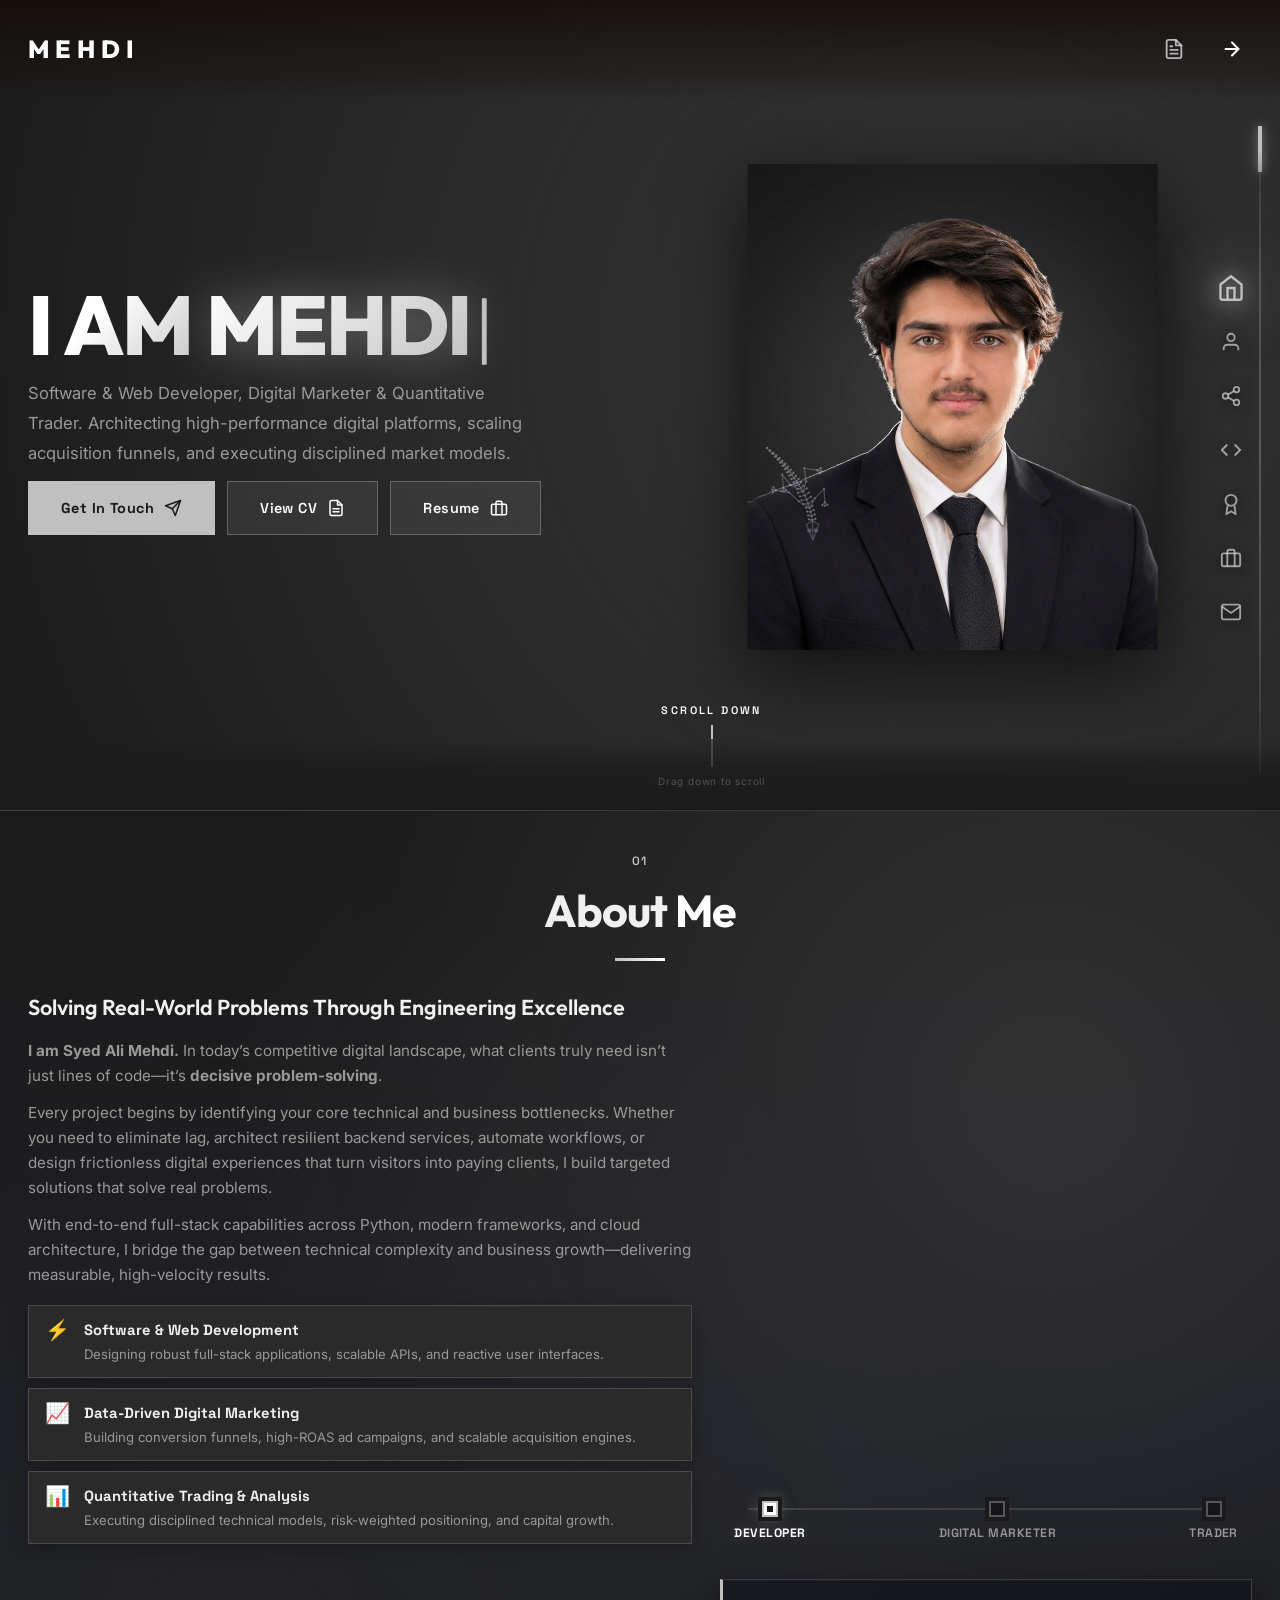
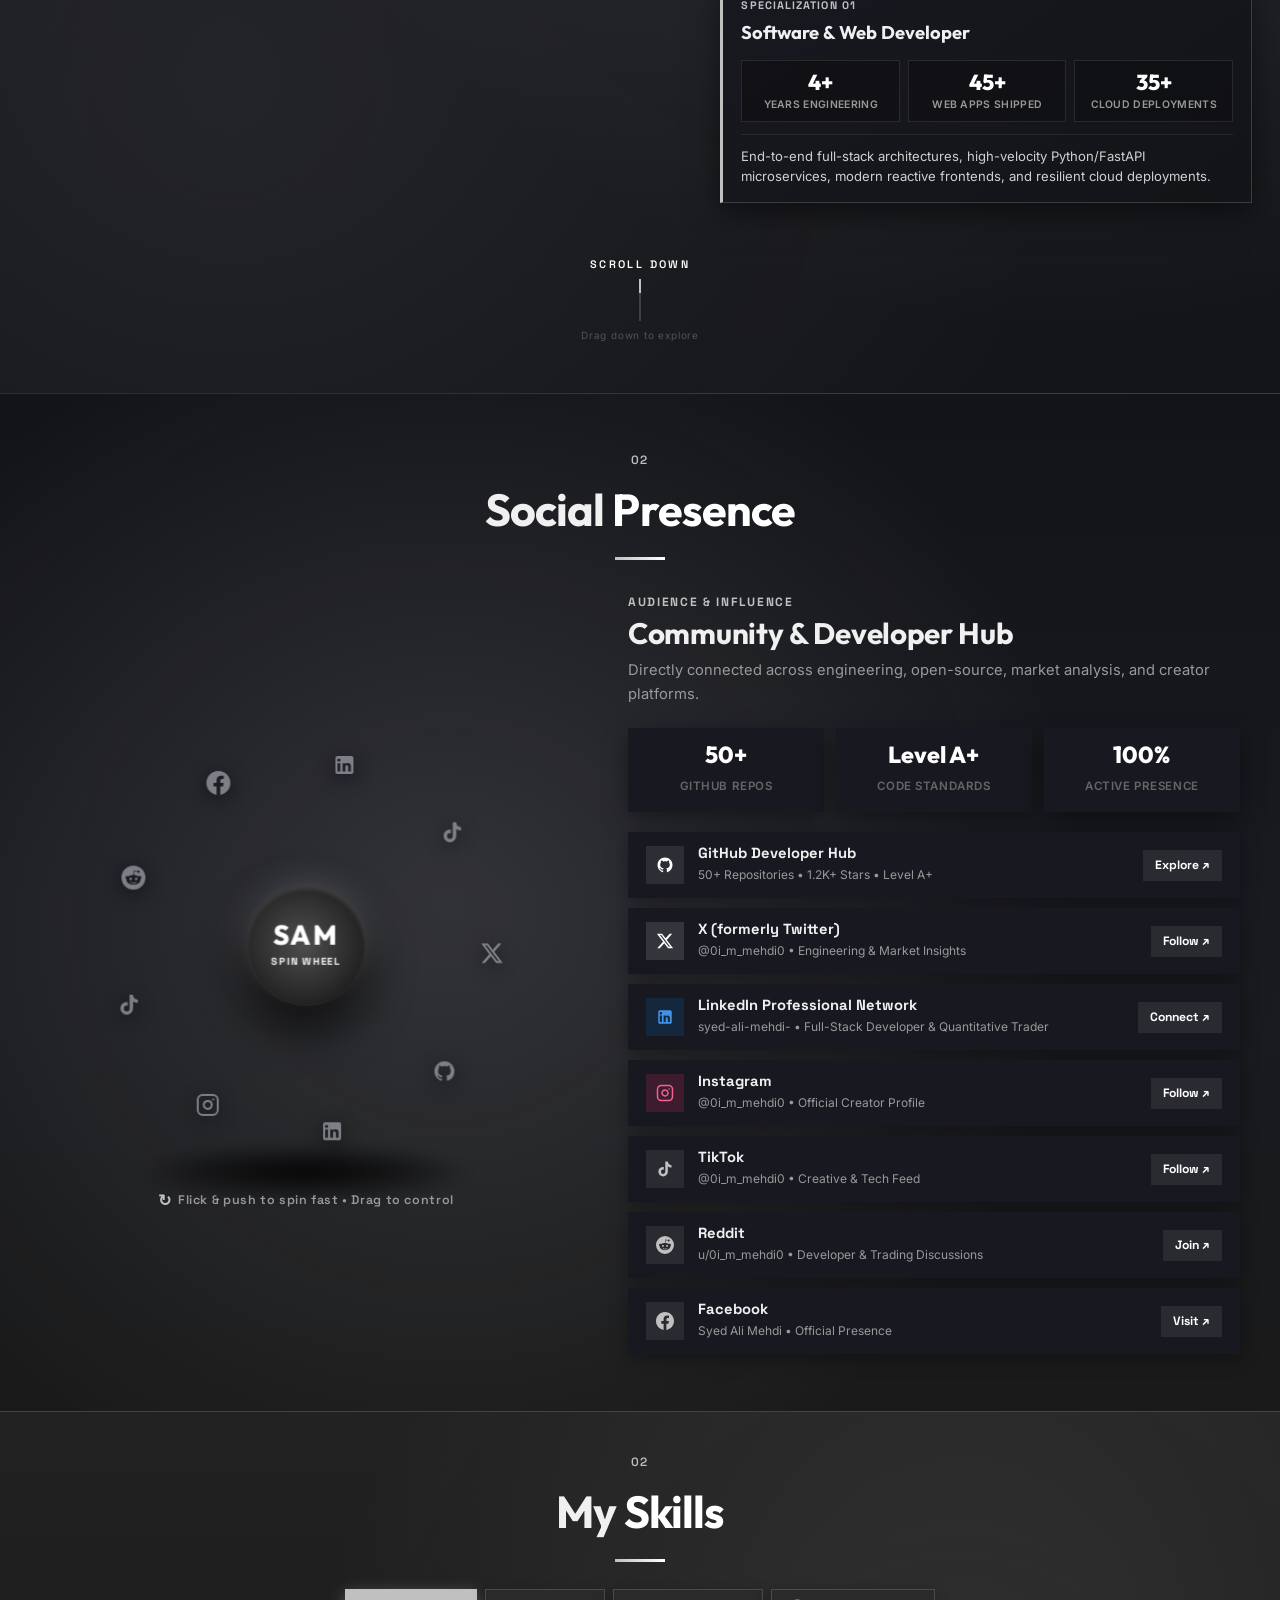
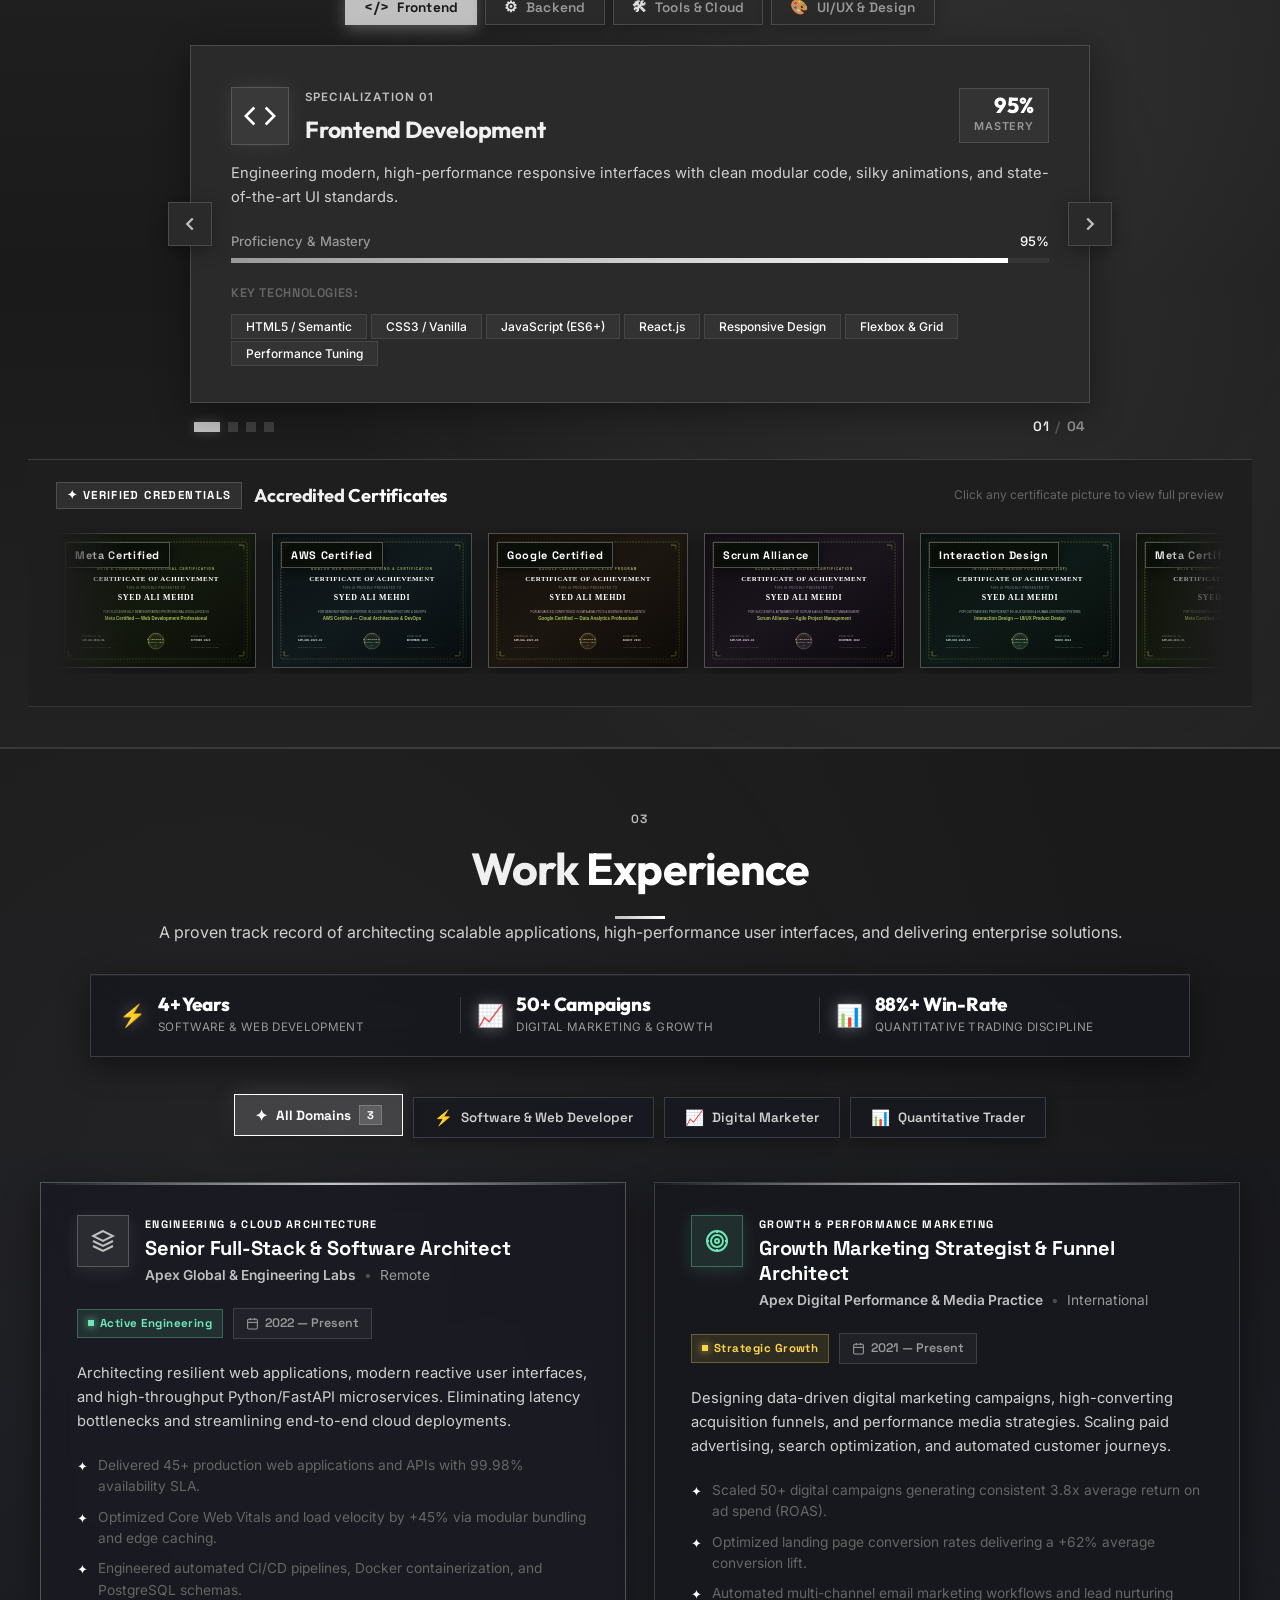
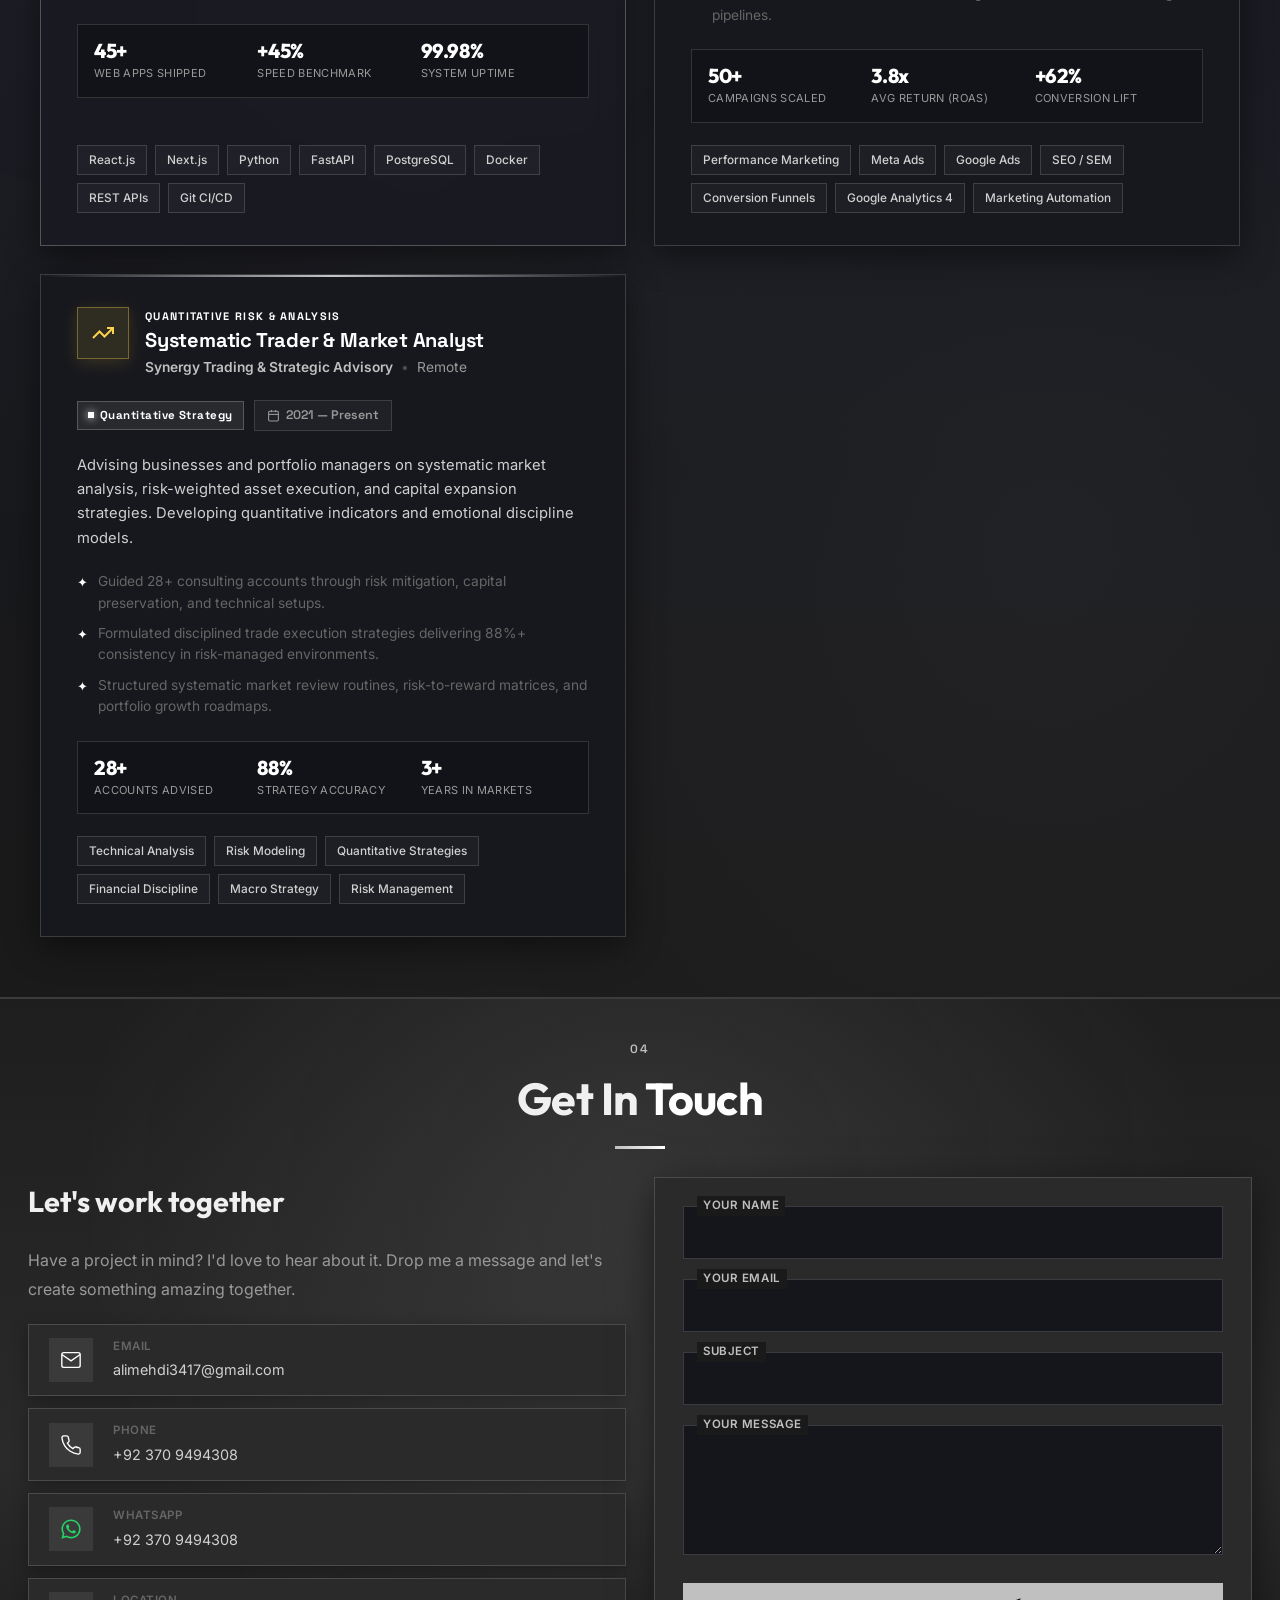
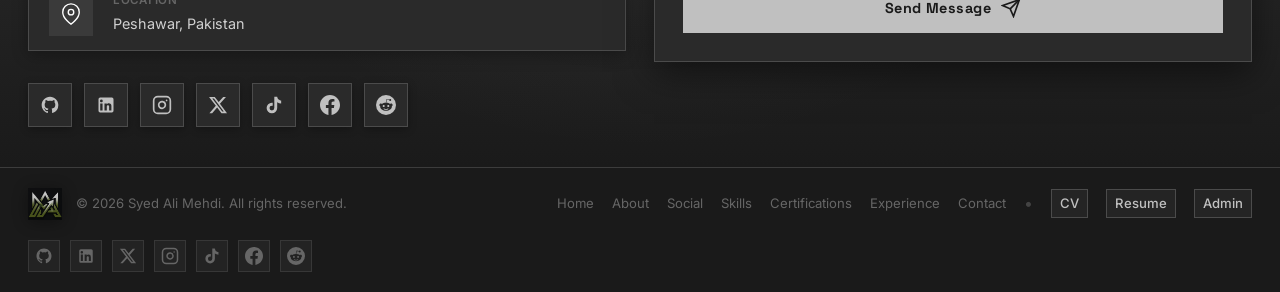
==== index.html @ b8becdbc "Update all social media links to official verified accounts: Instagram, LinkedIn, X, TikTok, Reddit," ====
<!DOCTYPE html>
<html lang="en">
<head>
    <meta charset="UTF-8">
    <meta name="viewport" content="width=device-width, initial-scale=1.0, viewport-fit=cover">
    <title>Syed Ali Mehdi — Portfolio | Full-Stack Developer &amp; Quantitative Trader</title>
    <meta name="description" content="Official Portfolio of Syed Ali Mehdi — Full-Stack Software Developer, Quantitative Trader, and Digital Marketer. Explore high-performance web applications, verified certifications, interactive domain showcases, and engineering experience.">
    <meta name="keywords" content="Syed Ali Mehdi, Full-Stack Developer, Quantitative Trader, Digital Marketer, Web Developer Peshawar, Software Engineer, Python, React, JavaScript, AWS, FastAPI, Machine Learning, Portfolio">
    <meta name="author" content="Syed Ali Mehdi">
    <meta name="robots" content="index, follow">
    <meta name="theme-color" content="#1A1A1A">
    <link rel="canonical" href="https://salimehdi-theta.vercel.app/">

    <!-- Open Graph / Facebook -->
    <meta property="og:type" content="website">
    <meta property="og:url" content="https://salimehdi-theta.vercel.app/">
    <meta property="og:site_name" content="Syed Ali Mehdi Portfolio">
    <meta property="og:title" content="Syed Ali Mehdi — Portfolio | Full-Stack Developer &amp; Quantitative Trader">
    <meta property="og:description" content="Official Portfolio of Syed Ali Mehdi — Full-Stack Software Developer, Quantitative Trader, and Digital Marketer. Architecting high-performance digital platforms and executing disciplined quantitative models.">
    <meta property="og:image" content="https://salimehdi-theta.vercel.app/profile.jpg">
    <meta property="og:locale" content="en_US">

    <!-- Twitter Card -->
    <meta name="twitter:card" content="summary_large_image">
    <meta name="twitter:url" content="https://salimehdi-theta.vercel.app/">
    <meta name="twitter:title" content="Syed Ali Mehdi — Portfolio | Full-Stack Developer &amp; Quantitative Trader">
    <meta name="twitter:description" content="Official Portfolio of Syed Ali Mehdi — Full-Stack Software Developer, Quantitative Trader, and Digital Marketer. Explore technical skills, verified certifications, and work experience.">
    <meta name="twitter:image" content="https://salimehdi-theta.vercel.app/profile.jpg">
    <meta name="twitter:creator" content="@0i_m_mehdi0">
    <meta name="twitter:site" content="@0i_m_mehdi0">

    <!-- Structured Data (JSON-LD) -->
    <script type="application/ld+json">
    {
      "@context": "https://schema.org",
      "@type": "Person",
      "name": "Syed Ali Mehdi",
      "url": "https://salimehdi-theta.vercel.app/",
      "image": "https://salimehdi-theta.vercel.app/profile.jpg",
      "jobTitle": "Full-Stack Developer, Quantitative Trader & Digital Marketer",
      "address": {
        "@type": "PostalAddress",
        "addressLocality": "Peshawar",
        "addressCountry": "Pakistan"
      },
      "sameAs": [
        "https://github.com/Alimehdi-tdf",
        "https://www.linkedin.com/in/syed-ali-mehdi-/",
        "https://www.instagram.com/0i_m_mehdi0/",
        "https://x.com/0i_m_mehdi0",
        "https://www.tiktok.com/@0i_m_mehdi0",
        "https://www.reddit.com/user/0i_m_mehdi0/",
        "https://www.facebook.com/profile.php?id=61594346915038"
      ],
      "description": "Full-Stack Software Developer, Quantitative Trader, and Digital Marketer architecting high-performance digital systems and quantitative market models."
    }
    </script>

    <!-- Fonts -->
    <link rel="preconnect" href="https://fonts.googleapis.com">
    <link rel="preconnect" href="https://fonts.gstatic.com" crossorigin>
    <link href="https://fonts.googleapis.com/css2?family=Space+Grotesk:wght@300;400;500;600;700&family=Inter:wght@300;400;500;600&family=Outfit:wght@200;300;400;500;600;700;800;900&display=swap" rel="stylesheet">

    <!-- Favicon -->
    <link rel="icon" href="logo.png" type="image/png">

    <link rel="stylesheet" href="style.css?v=4.0">
</head>
<body>
    <!-- Top Smooth Scroll Progress Indicator -->
    <div class="scroll-progress-bar" id="scroll-progress-bar" aria-hidden="true"></div>

    <!-- ========== GLOBAL BACKGROUND (Subtle Profile Watermark) ========== -->
    <div class="global-bg site-bg-portrait" id="site-bg-portrait" aria-hidden="true">
        <div class="global-bg__image site-bg-portrait__img"></div>
        <div class="global-bg__overlay site-bg-portrait__overlay"></div>
        <div class="global-bg__grain"></div>
    </div>

    <!-- ========== INTERACTIVE CURSOR ========== -->
    <div id="cursor-dot" class="cursor-dot" aria-hidden="true"></div>
    <div id="cursor-ring" class="cursor-ring" aria-hidden="true"></div>

    <!-- ========== PROCEDURAL SKELETON LIZARD CANVAS ========== -->
    <canvas id="skeletal-lizard-canvas" class="skeletal-lizard-canvas" aria-hidden="true"></canvas>

    <!-- ========== FLOATING RIGHT-SIDE ICON NAVIGATION DOCK ========== -->
    <nav id="floating-nav" class="floating-nav" aria-label="Quick Page Navigation">
        <div class="floating-nav__dock">
            <a href="#hero" class="float-nav__btn active" data-section="hero" aria-label="Home">
                <svg width="18" height="18" viewBox="0 0 24 24" fill="none" stroke="currentColor" stroke-width="2"><path d="M3 9l9-7 9 7v11a2 2 0 0 1-2 2H5a2 2 0 0 1-2-2z"/><polyline points="9 22 9 12 15 12 15 22"/></svg>
                <span class="float-nav__tooltip">Home</span>
            </a>

            <a href="#about" class="float-nav__btn" data-section="about" aria-label="About">
                <svg width="18" height="18" viewBox="0 0 24 24" fill="none" stroke="currentColor" stroke-width="2"><path d="M20 21v-2a4 4 0 0 0-4-4H8a4 4 0 0 0-4 4v2"/><circle cx="12" cy="7" r="4"/></svg>
                <span class="float-nav__tooltip">About</span>
            </a>

            <a href="#social" class="float-nav__btn" data-section="social" aria-label="Social">
                <svg width="18" height="18" viewBox="0 0 24 24" fill="none" stroke="currentColor" stroke-width="2"><circle cx="18" cy="5" r="3"/><circle cx="6" cy="12" r="3"/><circle cx="18" cy="19" r="3"/><line x1="8.59" y1="13.51" x2="15.42" y2="17.49"/><line x1="15.41" y1="6.51" x2="8.59" y2="10.49"/></svg>
                <span class="float-nav__tooltip">Social</span>
            </a>

            <a href="#skills" class="float-nav__btn" data-section="skills" aria-label="Skills">
                <svg width="18" height="18" viewBox="0 0 24 24" fill="none" stroke="currentColor" stroke-width="2"><polyline points="16 18 22 12 16 6"/><polyline points="8 6 2 12 8 18"/></svg>
                <span class="float-nav__tooltip">Skills</span>
            </a>

            <a href="#certifications" class="float-nav__btn" data-section="certifications" aria-label="Certifications">
                <svg width="18" height="18" viewBox="0 0 24 24" fill="none" stroke="currentColor" stroke-width="2"><circle cx="12" cy="8" r="6"/><polyline points="8.21 13.89 7 23 12 20 17 23 15.79 13.88"/></svg>
                <span class="float-nav__tooltip">Certifications</span>
            </a>

            <a href="#experience" class="float-nav__btn" data-section="experience" aria-label="Experience">
                <svg width="18" height="18" viewBox="0 0 24 24" fill="none" stroke="currentColor" stroke-width="2"><rect x="2" y="7" width="20" height="14" rx="2" ry="2"/><path d="M16 21V5a2 2 0 0 0-2-2h-4a2 2 0 0 0-2 2v16"/></svg>
                <span class="float-nav__tooltip">Experience</span>
            </a>

            <a href="#contact" class="float-nav__btn" data-section="contact" aria-label="Contact">
                <svg width="18" height="18" viewBox="0 0 24 24" fill="none" stroke="currentColor" stroke-width="2"><path d="M4 4h16c1.1 0 2 .9 2 2v12c0 1.1-.9 2-2 2H4c-1.1 0-2-.9-2-2V6c0-1.1.9-2 2-2z"/><polyline points="22,6 12,13 2,6"/></svg>
                <span class="float-nav__tooltip">Contact</span>
            </a>
        </div>
    </nav>

    <!-- ========== CUSTOM SLEEK INTERACTIVE SCROLL TRACK & DRAGGABLE LINE ========== -->
    <aside id="custom-scroll-track" class="custom-scroll-track" aria-label="Interactive Page Scroll Line" role="scrollbar" aria-valuenow="0" aria-valuemin="0" aria-valuemax="100">
        <div class="custom-scroll-line" id="custom-scroll-line">
            <div class="custom-scroll-thumb" id="custom-scroll-thumb" title="Click &amp; Drag down to scroll page">
                <div class="custom-scroll-thumb-pill"></div>
            </div>
        </div>
        <div class="custom-scroll-tooltip" id="custom-scroll-tooltip">Home</div>
    </aside>

    <!-- ========== HERO SECTION ========== -->
    <header id="hero" class="hero">
        <div class="hero__mouse-glow" id="hero-mouse-glow" aria-hidden="true"></div>
        <div class="hero__grid-lines" aria-hidden="true"></div>

        <!-- Top Header Navigation Bar (Logo on left, Resume & Get In Touch on far right) -->
        <div class="site-header">
            <div class="site-header__container">
                <div class="site-header__brand" id="header-brand-mehdi" role="button" tabindex="0" aria-label="Mehdi Interactive Brand" title="Click me!">
                    <span class="site-header__brand-text" id="brand-mehdi-text">
                        <span class="brand-letter" data-orig="M">M</span>
                        <span class="brand-letter" data-orig="E">E</span>
                        <span class="brand-letter" data-orig="H">H</span>
                        <span class="brand-letter" data-orig="D">D</span>
                        <span class="brand-letter" data-orig="I">I</span>
                    </span>
                </div>
                <div class="site-header__actions">
                    <a href="resume.html" class="site-header__icon-btn site-header__icon-btn--resume" aria-label="Resume" title="View Resume">
                        <svg width="22" height="22" viewBox="0 0 24 24" fill="none" stroke="currentColor" stroke-width="2" stroke-linecap="round" stroke-linejoin="round"><path d="M14 2H6a2 2 0 0 0-2 2v16a2 2 0 0 0 2 2h12a2 2 0 0 0 2-2V8z"/><polyline points="14 2 14 8 20 8"/><line x1="16" y1="13" x2="8" y2="13"/><line x1="16" y1="17" x2="8" y2="17"/><polyline points="10 9 9 9 8 9"/></svg>
                    </a>
                    <a href="#contact" class="site-header__icon-btn site-header__icon-btn--contact" aria-label="Get in touch" title="Get in touch">
                        <svg width="22" height="22" viewBox="0 0 24 24" fill="none" stroke="currentColor" stroke-width="2.2" stroke-linecap="round" stroke-linejoin="round"><path d="M5 12h14"/><path d="m12 5 7 7-7 7"/></svg>
                    </a>
                </div>
            </div>
        </div>

        <div class="hero__container">
            <div class="hero__content">
                <h1 class="hero__name reveal">
                    <span class="hero__typewriter-text" id="typewriter-text"></span><span class="hero__typewriter-cursor" id="typewriter-cursor">|</span>
                </h1>
                <p class="hero__tagline reveal reveal--delay-1">
                    Software &amp; Web Developer, Digital Marketer &amp; Quantitative Trader. Architecting high-performance digital platforms, scaling acquisition funnels, and executing disciplined market models.
                </p>
                <div class="hero__cta reveal reveal--delay-2">
                    <a href="#contact" class="btn btn--primary magnetic-btn" id="hero-btn-contact">
                        <span>Get In Touch</span>
                        <svg width="18" height="18" viewBox="0 0 24 24" fill="none" stroke="currentColor" stroke-width="2" stroke-linecap="round" stroke-linejoin="round"><line x1="22" y1="2" x2="11" y2="13"/><polygon points="22 2 15 22 11 13 2 9 22 2"/></svg>
                    </a>
                    <a href="cv.html" class="btn btn--ghost magnetic-btn" id="hero-btn-cv">
                        <span>View CV</span>
                        <svg width="18" height="18" viewBox="0 0 24 24" fill="none" stroke="currentColor" stroke-width="2" stroke-linecap="round" stroke-linejoin="round"><path d="M14 2H6a2 2 0 0 0-2 2v16a2 2 0 0 0 2 2h12a2 2 0 0 0 2-2V8z"/><polyline points="14 2 14 8 20 8"/><line x1="16" y1="13" x2="8" y2="13"/><line x1="16" y1="17" x2="8" y2="17"/></svg>
                    </a>
                    <a href="resume.html" class="btn btn--ghost magnetic-btn" id="hero-btn-resume">
                        <span>Resume</span>
                        <svg width="18" height="18" viewBox="0 0 24 24" fill="none" stroke="currentColor" stroke-width="2" stroke-linecap="round" stroke-linejoin="round"><rect x="2" y="7" width="20" height="14" rx="2" ry="2"/><path d="M16 21V5a2 2 0 0 0-2-2h-4a2 2 0 0 0-2 2v16"/></svg>
                    </a>
                </div>
            </div>

            <div class="hero__portrait">
                <div class="hero__portrait-frame">
                    <div class="hero__portrait-glow" aria-hidden="true"></div>
                    <img src="profile.jpg?v=2.0" alt="Syed Ali Mehdi — Professional Portrait" class="hero__portrait-img" loading="eager" fetchpriority="high" decoding="async" width="960" height="960">
                </div>
            </div>
        </div>

        <div class="hero__scroll-indicator reveal reveal--delay-5" id="hero-scroll-indicator" role="button" tabindex="0" aria-label="Click or drag down to scroll">
            <span class="hero__scroll-text">Scroll Down</span>
            <div class="hero__scroll-line-interactive" id="hero-scroll-line-interactive">
                <span class="hero__scroll-pill"></span>
            </div>
            <span class="hero__scroll-hint">Drag down to scroll</span>
        </div>
    </header>

    <!-- ========== ABOUT SECTION ========== -->
    <section id="about" class="section about">
        <div class="section__container">
            <div class="section__header reveal">
                <span class="section__label">01</span>
                <h2 class="section__title">About <span class="text-accent">Me</span></h2>
                <div class="section__line"></div>
            </div>

            <div class="about__grid">
                <div class="about__content-col reveal reveal--left">
                    <h3 class="about__subtitle">Solving Real-World Problems Through Engineering Excellence</h3>
                    <p class="about__text">
                        <strong>I am Syed Ali Mehdi.</strong> In today’s competitive digital landscape, what clients truly need isn’t just lines of code—it’s <strong>decisive problem-solving</strong>.
                    </p>
                    <p class="about__text">
                        Every project begins by identifying your core technical and business bottlenecks. Whether you need to eliminate lag, architect resilient backend services, automate workflows, or design frictionless digital experiences that turn visitors into paying clients, I build targeted solutions that solve real problems.
                    </p>
                    <p class="about__text">
                        With end-to-end full-stack capabilities across Python, modern frameworks, and cloud architecture, I bridge the gap between technical complexity and business growth—delivering measurable, high-velocity results.
                    </p>

                    <div class="about__problem-pillars">
                        <div class="about__pillar-item">
                            <span class="about__pillar-icon">⚡</span>
                            <div class="about__pillar-content">
                                <h4 class="about__pillar-title">Software &amp; Web Development</h4>
                                <p class="about__pillar-desc">Designing robust full-stack applications, scalable APIs, and reactive user interfaces.</p>
                            </div>
                        </div>
                        <div class="about__pillar-item">
                            <span class="about__pillar-icon">📈</span>
                            <div class="about__pillar-content">
                                <h4 class="about__pillar-title">Data-Driven Digital Marketing</h4>
                                <p class="about__pillar-desc">Building conversion funnels, high-ROAS ad campaigns, and scalable acquisition engines.</p>
                            </div>
                        </div>
                        <div class="about__pillar-item">
                            <span class="about__pillar-icon">📊</span>
                            <div class="about__pillar-content">
                                <h4 class="about__pillar-title">Quantitative Trading &amp; Analysis</h4>
                                <p class="about__pillar-desc">Executing disciplined technical models, risk-weighted positioning, and capital growth.</p>
                            </div>
                        </div>
                    </div>
                </div>
<!-- Image Column (RIGHT) -->
                <div class="about__image-col">
                    <div class="about__image-wrapper">
                        <img src="profile.jpg?v=2.0" alt="Mehdi" class="about__image img-flip-horizontal" loading="lazy" decoding="async" width="960" height="960">
                        <div class="about__image-accent" aria-hidden="true"></div>
                    </div>

                    <!-- Sleek Timeline Stepper Line with 3 Interactive Dots -->
                    <div class="about__stepper-wrapper">
                        <div class="about__stepper-track-wrap">
                            <div class="about__stepper-line" id="about-stepper-line">
                                <div class="about__stepper-progress" id="about-stepper-progress" style="width: 0%;"></div>
                            </div>
                            <div class="about__stepper-dots" id="about-stepper-dots" role="tablist">
                                <button type="button" class="about__stepper-dot active" data-domain="developer" role="tab" aria-selected="true" title="Software &amp; Web Developer">
                                    <span class="stepper-dot__circle"></span>
                                    <span class="stepper-dot__label">Developer</span>
                                </button>
                                <button type="button" class="about__stepper-dot" data-domain="marketer" role="tab" aria-selected="false" title="Digital Marketer">
                                    <span class="stepper-dot__circle"></span>
                                    <span class="stepper-dot__label">Digital Marketer</span>
                                </button>
                                <button type="button" class="about__stepper-dot" data-domain="trader" role="tab" aria-selected="false" title="Quantitative Trader">
                                    <span class="stepper-dot__circle"></span>
                                    <span class="stepper-dot__label">Trader</span>
                                </button>
                            </div>
                        </div>

                        <!-- Active Domain Dynamic Info Panel (Expands smoothly on dot selection) -->
                        <div class="about__domain-panel" id="about-domain-panel">
                            <div class="about__domain-header">
                                <span class="about__domain-tag" id="domain-tag">Specialization 01</span>
                                <h4 class="about__domain-title" id="domain-title">Software &amp; Web Developer</h4>
                            </div>
                            <div class="about__domain-stats" id="domain-stats">
                                <div class="domain-stat">
                                    <span class="domain-stat__num" id="stat-years">4+</span>
                                    <span class="domain-stat__lbl" id="stat-years-label">Years Engineering</span>
                                </div>
                                <div class="domain-stat">
                                    <span class="domain-stat__num" id="stat-projects">45+</span>
                                    <span class="domain-stat__lbl" id="stat-projects-label">Web Apps Shipped</span>
                                </div>
                                <div class="domain-stat">
                                    <span class="domain-stat__num" id="stat-clients">35+</span>
                                    <span class="domain-stat__lbl" id="stat-clients-label">Cloud Deployments</span>
                                </div>
                            </div>
                            <p class="about__domain-desc" id="domain-desc">
                                End-to-end full-stack architectures, high-velocity Python/FastAPI microservices, modern reactive frontends, and resilient cloud deployments.
                            </p>
                        </div>
                    </div>
                </div>
            </div>

            <!-- About Section Interactive Scroll Line -->
            <div class="about__scroll-indicator reveal reveal--delay-2" id="about-scroll-indicator" role="button" tabindex="0" aria-label="Click or drag down to continue scrolling">
                <span class="about__scroll-text">Scroll Down</span>
                <div class="about__scroll-line-interactive" id="about-scroll-line-interactive">
                    <span class="about__scroll-pill"></span>
                </div>
                <span class="about__scroll-hint">Drag down to explore</span>
            </div>
        </div>
    </section>

        <!-- ========== SOCIAL MEDIA SECTION (Interactive 360° Orbiting Circle + Right Stats Panel) ========== -->
    <section id="social" class="section social-hub" aria-label="Interactive Social Media Hub">
        <div class="section__container">
            <div class="section__header reveal">
                <span class="section__label">02</span>
                <h2 class="section__title">Social <span class="text-accent">Presence</span></h2>
                <div class="section__line"></div>
            </div>

            <div class="social-hub__layout">
                <!-- LEFT COLUMN: The Interactive Rotating Circle (Borderless 3D Elevated Dial with Floating Dark Embers) -->
                <div class="social-circle-container reveal reveal--left" id="social-circle-container">
                    <!-- Background Dark Ember Sparks Canvas ("black black chingariyan") for 3D Atmosphere -->
                    <canvas id="social-ember-canvas" class="social-ember-canvas" aria-hidden="true"></canvas>

                    <!-- Ambient 3D Occlusion Shadow (pops the wheel forward into 3D space) -->
                    <div class="social-circle-shadow-depth" aria-hidden="true"></div>

                    <div class="social-circle-wrapper" id="social-circle-wrapper">
                        <!-- Center Core Badge (Elevated 3D Center Dial) -->
                        <div class="social-circle-center" id="social-circle-center">
                            <div class="social-circle-center__glow"></div>
                            <span class="social-circle-center__monogram">SAM</span>
                            <span class="social-circle-center__hint">SPIN WHEEL</span>
                        </div>

                        <!-- 9 Rotating Platform Nodes: 100% BORDERLESS LOGOS (Colorless by default, vibrant on hover/drag) -->
                        <div class="social-orbit-ring" id="social-orbit-ring">
                            <!-- Node 1: X (formerly Twitter) -->
                            <a href="https://x.com/0i_m_mehdi0" target="_blank" rel="noopener noreferrer" class="social-orbit-node" data-index="0" data-platform="X" aria-label="X (formerly Twitter)">
                                <span class="social-orbit-icon"><svg width="24" height="24" viewBox="0 0 24 24" fill="currentColor"><path d="M18.244 2.25h3.308l-7.227 8.26 8.502 11.24H16.17l-5.214-6.817L4.99 21.75H1.68l7.73-8.835L1.254 2.25H8.08l4.713 6.231zm-1.161 17.52h1.833L7.084 4.126H5.117z"/></svg></span>
                                <span class="social-orbit-tooltip">X</span>
                            </a>

                            <!-- Node 2: GitHub -->
                            <a href="https://github.com/Alimehdi-tdf" target="_blank" rel="noopener noreferrer" class="social-orbit-node" data-index="1" data-platform="GitHub" aria-label="GitHub">
                                <span class="social-orbit-icon"><svg width="24" height="24" viewBox="0 0 24 24" fill="currentColor"><path fill-rule="evenodd" clip-rule="evenodd" d="M12 2C6.477 2 2 6.484 2 12.017c0 4.425 2.865 8.18 6.839 9.504.5.092.682-.217.682-.483 0-.237-.008-.868-.013-1.703-2.782.605-3.369-1.343-3.369-1.343-.454-1.158-1.11-1.466-1.11-1.466-.908-.62.069-.608.069-.608 1.003.07 1.53 1.032 1.53 1.032.892 1.53 2.341 1.088 2.91.832.092-.647.35-1.088.636-1.338-2.22-.253-4.555-1.113-4.555-4.951 0-1.093.39-1.988 1.029-2.688-.103-.253-.446-1.272.098-2.65 0 0 .84-.27 2.75 1.026A9.564 9.564 0 0112 6.844c.85.004 1.705.115 2.504.337 1.909-1.296 2.747-1.027 2.747-1.027.546 1.379.202 2.398.1 2.651.64.7 1.028 1.595 1.028 2.688 0 3.848-2.339 4.695-4.566 4.943.359.309.678.92.678 1.855 0 1.338-.012 2.419-.012 2.747 0 .268.18.58.688.482A10.019 10.019 0 0022 12.017C22 6.484 17.522 2 12 2z"/></svg></span>
                                <span class="social-orbit-tooltip">GitHub</span>
                            </a>

                            <!-- Node 3: LinkedIn -->
                            <a href="https://www.linkedin.com/in/syed-ali-mehdi-/" target="_blank" rel="noopener noreferrer" class="social-orbit-node" data-index="2" data-platform="LinkedIn" aria-label="LinkedIn">
                                <span class="social-orbit-icon"><svg width="24" height="24" viewBox="0 0 24 24" fill="currentColor"><path d="M19 3a2 2 0 0 1 2 2v14a2 2 0 0 1-2 2H5a2 2 0 0 1-2-2V5a2 2 0 0 1 2-2h14m-.5 15.5v-5.3a3.26 3.26 0 0 0-3.26-3.26c-.85 0-1.84.52-2.28 1.3v-1.11h-2.79v8.37h2.79v-4.93c0-.77.62-1.4 1.39-1.4a1.4 1.4 0 0 1 1.4 1.4v4.93h2.75M6.46 8.76c.92 0 1.66-.74 1.66-1.66a1.66 1.66 0 0 0-3.32 0c0 .92.74 1.66 1.66 1.66m-1.4 9.74h2.8v-8.37h-2.8v8.37z"/></svg></span>
                                <span class="social-orbit-tooltip">LinkedIn</span>
                            </a>

                            <!-- Node 4: Instagram -->
                            <a href="https://www.instagram.com/0i_m_mehdi0/" target="_blank" rel="noopener noreferrer" class="social-orbit-node" data-index="3" data-platform="Instagram" aria-label="Instagram">
                                <span class="social-orbit-icon"><svg width="24" height="24" viewBox="0 0 24 24" fill="none" stroke="currentColor" stroke-width="2" stroke-linecap="round" stroke-linejoin="round"><rect x="2" y="2" width="20" height="20" rx="5" ry="5"/><path d="M16 11.37A4 4 0 1 1 12.63 8 4 4 0 0 1 16 11.37z"/><line x1="17.5" y1="6.5" x2="17.51" y2="6.5"/></svg></span>
                                <span class="social-orbit-tooltip">Instagram</span>
                            </a>

                            <!-- Node 5: TikTok -->
                            <a href="https://www.tiktok.com/@0i_m_mehdi0" target="_blank" rel="noopener noreferrer" class="social-orbit-node" data-index="4" data-platform="TikTok" aria-label="TikTok">
                                <span class="social-orbit-icon"><svg width="24" height="24" viewBox="0 0 24 24" fill="currentColor"><path d="M19.59 6.69a4.83 4.83 0 0 1-3.77-4.25V2h-3.45v13.67a2.89 2.89 0 0 1-2.88 2.89 2.89 2.89 0 0 1-2.89-2.89 2.89 2.89 0 0 1 2.89-2.89c.34 0 .66.06.96.17V9.32a6.33 6.33 0 0 0-.96-.07A6.34 6.34 0 0 0 3.15 15.6a6.34 6.34 0 0 0 6.34 6.34 6.34 6.34 0 0 0 6.34-6.34V8.71a8.21 8.21 0 0 0 4.76 1.49v-3.51h-1z"/></svg></span>
                                <span class="social-orbit-tooltip">TikTok</span>
                            </a>

                            <!-- Node 6: Reddit -->
                            <a href="https://www.reddit.com/user/0i_m_mehdi0/" target="_blank" rel="noopener noreferrer" class="social-orbit-node" data-index="5" data-platform="Reddit" aria-label="Reddit">
                                <span class="social-orbit-icon"><svg width="24" height="24" viewBox="0 0 24 24" fill="currentColor"><path d="M12 0A12 12 0 0 0 0 12a12 12 0 0 0 12 12 12 12 0 0 0 12-12A12 12 0 0 0 12 0zm5.01 4.744c.688 0 1.25.561 1.25 1.249a1.25 1.25 0 0 1-2.498.056l-2.597-.547-.8 3.747c1.824.07 3.48.632 4.674 1.488.308-.309.73-.491 1.207-.491.968 0 1.754.786 1.754 1.754 0 .716-.435 1.333-1.01 1.614a3.111 3.111 0 0 1 .042.52c0 2.694-3.13 4.87-7.004 4.87-3.874 0-7.004-2.176-7.004-4.87 0-.183.015-.366.043-.534A1.748 1.748 0 0 1 4.028 12c0-.968.786-1.754 1.754-1.754.463 0 .898.196 1.207.49 1.207-.883 2.878-1.43 4.744-1.487l.885-4.182a.342.342 0 0 1 .14-.197.35.35 0 0 1 .238-.042l2.906.609a1.24 1.24 0 0 1 1.108-.695zM9.25 12C8.56 12 8 12.56 8 13.25c0 .69.56 1.25 1.25 1.25.69 0 1.25-.56 1.25-1.25C10.5 12.56 9.94 12 9.25 12zm5.5 0c-.69 0-1.25.56-1.25 1.25 0 .69.56 1.25 1.25 1.25.69 0 1.25-.56 1.25-1.25 0-.69-.56-1.25-1.25-1.25zm-5.465 4.14a.438.438 0 0 0-.083.61c.642.793 1.637 1.19 2.798 1.19 1.16 0 2.155-.397 2.798-1.19a.438.438 0 1 0-.685-.548c-.468.577-1.254.858-2.113.858-.86 0-1.645-.281-2.113-.858a.438.438 0 0 0-.602-.062z"/></svg></span>
                                <span class="social-orbit-tooltip">Reddit</span>
                            </a>

                            <!-- Node 7: Facebook -->
                            <a href="https://www.facebook.com/profile.php?id=61594346915038" target="_blank" rel="noopener noreferrer" class="social-orbit-node" data-index="6" data-platform="Facebook" aria-label="Facebook">
                                <span class="social-orbit-icon"><svg width="24" height="24" viewBox="0 0 24 24" fill="currentColor"><path d="M24 12.073c0-6.627-5.373-12-12-12s-12 5.373-12 12c0 5.99 4.388 10.954 10.125 11.854v-8.385H7.078v-3.47h3.047V9.43c0-3.007 1.792-4.669 4.533-4.669 1.312 0 2.686.235 2.686.235v2.953H15.83c-1.491 0-1.956.925-1.956 1.874v2.25h3.328l-.532 3.47h-2.796v8.385C19.612 23.027 24 18.062 24 12.073z"/></svg></span>
                                <span class="social-orbit-tooltip">Facebook</span>
                            </a>

                            <!-- Node 8: LinkedIn (Direct) -->
                            <a href="https://www.linkedin.com/in/syed-ali-mehdi-/" target="_blank" rel="noopener noreferrer" class="social-orbit-node" data-index="7" data-platform="LinkedIn" aria-label="LinkedIn">
                                <span class="social-orbit-icon"><svg width="24" height="24" viewBox="0 0 24 24" fill="currentColor"><path d="M19 3a2 2 0 0 1 2 2v14a2 2 0 0 1-2 2H5a2 2 0 0 1-2-2V5a2 2 0 0 1 2-2h14m-.5 15.5v-5.3a3.26 3.26 0 0 0-3.26-3.26c-.85 0-1.84.52-2.28 1.3v-1.11h-2.79v8.37h2.79v-4.93c0-.77.62-1.4 1.39-1.4a1.4 1.4 0 0 1 1.4 1.4v4.93h2.75M6.46 8.76c.92 0 1.66-.74 1.66-1.66a1.66 1.66 0 0 0-3.32 0c0 .92.74 1.66 1.66 1.66m-1.4 9.74h2.8v-8.37h-2.8v8.37z"/></svg></span>
                                <span class="social-orbit-tooltip">LinkedIn</span>
                            </a>

                            <!-- Node 9: TikTok (Direct) -->
                            <a href="https://www.tiktok.com/@0i_m_mehdi0" target="_blank" rel="noopener noreferrer" class="social-orbit-node" data-index="8" data-platform="TikTok" aria-label="TikTok">
                                <span class="social-orbit-icon"><svg width="24" height="24" viewBox="0 0 24 24" fill="currentColor"><path d="M19.59 6.69a4.83 4.83 0 0 1-3.77-4.25V2h-3.45v13.67a2.89 2.89 0 0 1-2.88 2.89 2.89 2.89 0 0 1-2.89-2.89 2.89 2.89 0 0 1 2.89-2.89c.34 0 .66.06.96.17V9.32a6.33 6.33 0 0 0-.96-.07A6.34 6.34 0 0 0 3.15 15.6a6.34 6.34 0 0 0 6.34 6.34 6.34 6.34 0 0 0 6.34-6.34V8.71a8.21 8.21 0 0 0 4.76 1.49v-3.51h-1z"/></svg></span>
                                <span class="social-orbit-tooltip">TikTok</span>
                            </a>
                        </div>
                    </div>
                    <p class="social-circle-instruction"><span>↻</span> Flick &amp; push to spin fast • Drag to control</p>
                </div>

                <!-- RIGHT COLUMN: Direct Social Profiles & Verified Presence Panel -->
                <div class="social-stats-col reveal reveal--right">
                    <div class="social-stats-header">
                        <span class="social-stats-badge">Audience &amp; Influence</span>
                        <h3 class="social-stats-title">Community &amp; Developer Hub</h3>
                        <p class="social-stats-desc">
                            Directly connected across engineering, open-source, market analysis, and creator platforms.
                        </p>
                    </div>

                    <!-- Top 3 Quick Stats Bento (No Follower/Subscriber Counts) -->
                    <div class="social-metrics-bento">
                        <div class="social-metric-card">
                            <span class="social-metric-num">50+</span>
                            <span class="social-metric-label">GitHub Repos</span>
                        </div>
                        <div class="social-metric-card">
                            <span class="social-metric-num">Level A+</span>
                            <span class="social-metric-label">Code Standards</span>
                        </div>
                        <div class="social-metric-card">
                            <span class="social-metric-num">100%</span>
                            <span class="social-metric-label">Active Presence</span>
                        </div>
                    </div>

                    <!-- Detailed Platform Compact Rows (Direct Clickable Profiles, Zero Follower/Sub Counts) -->
                    <div class="social-platform-rows">
                        <!-- GitHub -->
                        <a href="https://github.com/Alimehdi-tdf" target="_blank" rel="noopener noreferrer" class="social-platform-row">
                            <div class="social-row-left">
                                <span class="social-row-icon social-row-icon--github">
                                    <svg width="18" height="18" viewBox="0 0 24 24" fill="currentColor"><path fill-rule="evenodd" clip-rule="evenodd" d="M12 2C6.477 2 2 6.484 2 12.017c0 4.425 2.865 8.18 6.839 9.504.5.092.682-.217.682-.483 0-.237-.008-.868-.013-1.703-2.782.605-3.369-1.343-3.369-1.343-.454-1.158-1.11-1.466-1.11-1.466-.908-.62.069-.608.069-.608 1.003.07 1.53 1.032 1.53 1.032.892 1.53 2.341 1.088 2.91.832.092-.647.35-1.088.636-1.338-2.22-.253-4.555-1.113-4.555-4.951 0-1.093.39-1.988 1.029-2.688-.103-.253-.446-1.272.098-2.65 0 0 .84-.27 2.75 1.026A9.564 9.564 0 0112 6.844c.85.004 1.705.115 2.504.337 1.909-1.296 2.747-1.027 2.747-1.027.546 1.379.202 2.398.1 2.651.64.7 1.028 1.595 1.028 2.688 0 3.848-2.339 4.695-4.566 4.943.359.309.678.92.678 1.855 0 1.338-.012 2.419-.012 2.747 0 .268.18.58.688.482A10.019 10.019 0 0022 12.017C22 6.484 17.522 2 12 2z"/></svg>
                                </span>
                                <div>
                                    <h4 class="social-row-name">GitHub Developer Hub</h4>
                                    <span class="social-row-meta">50+ Repositories • 1.2K+ Stars • Level A+</span>
                                </div>
                            </div>
                            <span class="social-row-action">Explore ↗</span>
                        </a>

                        <!-- X (formerly Twitter) -->
                        <a href="https://x.com/0i_m_mehdi0" target="_blank" rel="noopener noreferrer" class="social-platform-row">
                            <div class="social-row-left">
                                <span class="social-row-icon social-row-icon--x">
                                    <svg width="18" height="18" viewBox="0 0 24 24" fill="currentColor"><path d="M18.244 2.25h3.308l-7.227 8.26 8.502 11.24H16.17l-5.214-6.817L4.99 21.75H1.68l7.73-8.835L1.254 2.25H8.08l4.713 6.231zm-1.161 17.52h1.833L7.084 4.126H5.117z"/></svg>
                                </span>
                                <div>
                                    <h4 class="social-row-name">X (formerly Twitter)</h4>
                                    <span class="social-row-meta">@0i_m_mehdi0 • Engineering &amp; Market Insights</span>
                                </div>
                            </div>
                            <span class="social-row-action">Follow ↗</span>
                        </a>

                        <!-- LinkedIn -->
                        <a href="https://www.linkedin.com/in/syed-ali-mehdi-/" target="_blank" rel="noopener noreferrer" class="social-platform-row">
                            <div class="social-row-left">
                                <span class="social-row-icon social-row-icon--linkedin">
                                    <svg width="18" height="18" viewBox="0 0 24 24" fill="currentColor"><path d="M19 3a2 2 0 0 1 2 2v14a2 2 0 0 1-2 2H5a2 2 0 0 1-2-2V5a2 2 0 0 1 2-2h14m-.5 15.5v-5.3a3.26 3.26 0 0 0-3.26-3.26c-.85 0-1.84.52-2.28 1.3v-1.11h-2.79v8.37h2.79v-4.93c0-.77.62-1.4 1.39-1.4a1.4 1.4 0 0 1 1.4 1.4v4.93h2.75M6.46 8.76c.92 0 1.66-.74 1.66-1.66a1.66 1.66 0 0 0-3.32 0c0 .92.74 1.66 1.66 1.66m-1.4 9.74h2.8v-8.37h-2.8v8.37z"/></svg>
                                </span>
                                <div>
                                    <h4 class="social-row-name">LinkedIn Professional Network</h4>
                                    <span class="social-row-meta">syed-ali-mehdi- • Full-Stack Developer &amp; Quantitative Trader</span>
                                </div>
                            </div>
                            <span class="social-row-action">Connect ↗</span>
                        </a>

                        <!-- Instagram -->
                        <a href="https://www.instagram.com/0i_m_mehdi0/" target="_blank" rel="noopener noreferrer" class="social-platform-row">
                            <div class="social-row-left">
                                <span class="social-row-icon social-row-icon--insta">
                                    <svg width="18" height="18" viewBox="0 0 24 24" fill="none" stroke="currentColor" stroke-width="2" stroke-linecap="round" stroke-linejoin="round"><rect x="2" y="2" width="20" height="20" rx="5" ry="5"/><path d="M16 11.37A4 4 0 1 1 12.63 8 4 4 0 0 1 16 11.37z"/><line x1="17.5" y1="6.5" x2="17.51" y2="6.5"/></svg>
                                </span>
                                <div>
                                    <h4 class="social-row-name">Instagram</h4>
                                    <span class="social-row-meta">@0i_m_mehdi0 • Official Creator Profile</span>
                                </div>
                            </div>
                            <span class="social-row-action">Follow ↗</span>
                        </a>

                        <!-- TikTok -->
                        <a href="https://www.tiktok.com/@0i_m_mehdi0" target="_blank" rel="noopener noreferrer" class="social-platform-row">
                            <div class="social-row-left">
                                <span class="social-row-icon social-row-icon--tiktok">
                                    <svg width="18" height="18" viewBox="0 0 24 24" fill="currentColor"><path d="M19.59 6.69a4.83 4.83 0 0 1-3.77-4.25V2h-3.45v13.67a2.89 2.89 0 0 1-2.88 2.89 2.89 2.89 0 0 1-2.89-2.89 2.89 2.89 0 0 1 2.89-2.89c.34 0 .66.06.96.17V9.32a6.33 6.33 0 0 0-.96-.07A6.34 6.34 0 0 0 3.15 15.6a6.34 6.34 0 0 0 6.34 6.34 6.34 6.34 0 0 0 6.34-6.34V8.71a8.21 8.21 0 0 0 4.76 1.49v-3.51h-1z"/></svg>
                                </span>
                                <div>
                                    <h4 class="social-row-name">TikTok</h4>
                                    <span class="social-row-meta">@0i_m_mehdi0 • Creative &amp; Tech Feed</span>
                                </div>
                            </div>
                            <span class="social-row-action">Follow ↗</span>
                        </a>

                        <!-- Reddit -->
                        <a href="https://www.reddit.com/user/0i_m_mehdi0/" target="_blank" rel="noopener noreferrer" class="social-platform-row">
                            <div class="social-row-left">
                                <span class="social-row-icon social-row-icon--reddit">
                                    <svg width="18" height="18" viewBox="0 0 24 24" fill="currentColor"><path d="M12 0A12 12 0 0 0 0 12a12 12 0 0 0 12 12 12 12 0 0 0 12-12A12 12 0 0 0 12 0zm5.01 4.744c.688 0 1.25.561 1.25 1.249a1.25 1.25 0 0 1-2.498.056l-2.597-.547-.8 3.747c1.824.07 3.48.632 4.674 1.488.308-.309.73-.491 1.207-.491.968 0 1.754.786 1.754 1.754 0 .716-.435 1.333-1.01 1.614a3.111 3.111 0 0 1 .042.52c0 2.694-3.13 4.87-7.004 4.87-3.874 0-7.004-2.176-7.004-4.87 0-.183.015-.366.043-.534A1.748 1.748 0 0 1 4.028 12c0-.968.786-1.754 1.754-1.754.463 0 .898.196 1.207.49 1.207-.883 2.878-1.43 4.744-1.487l.885-4.182a.342.342 0 0 1 .14-.197.35.35 0 0 1 .238-.042l2.906.609a1.24 1.24 0 0 1 1.108-.695zM9.25 12C8.56 12 8 12.56 8 13.25c0 .69.56 1.25 1.25 1.25.69 0 1.25-.56 1.25-1.25C10.5 12.56 9.94 12 9.25 12zm5.5 0c-.69 0-1.25.56-1.25 1.25 0 .69.56 1.25 1.25 1.25.69 0 1.25-.56 1.25-1.25 0-.69-.56-1.25-1.25-1.25zm-5.465 4.14a.438.438 0 0 0-.083.61c.642.793 1.637 1.19 2.798 1.19 1.16 0 2.155-.397 2.798-1.19a.438.438 0 1 0-.685-.548c-.468.577-1.254.858-2.113.858-.86 0-1.645-.281-2.113-.858a.438.438 0 0 0-.602-.062z"/></svg>
                                </span>
                                <div>
                                    <h4 class="social-row-name">Reddit</h4>
                                    <span class="social-row-meta">u/0i_m_mehdi0 • Developer &amp; Trading Discussions</span>
                                </div>
                            </div>
                            <span class="social-row-action">Join ↗</span>
                        </a>

                        <!-- Facebook -->
                        <a href="https://www.facebook.com/profile.php?id=61594346915038" target="_blank" rel="noopener noreferrer" class="social-platform-row">
                            <div class="social-row-left">
                                <span class="social-row-icon social-row-icon--facebook">
                                    <svg width="18" height="18" viewBox="0 0 24 24" fill="currentColor"><path d="M24 12.073c0-6.627-5.373-12-12-12s-12 5.373-12 12c0 5.99 4.388 10.954 10.125 11.854v-8.385H7.078v-3.47h3.047V9.43c0-3.007 1.792-4.669 4.533-4.669 1.312 0 2.686.235 2.686.235v2.953H15.83c-1.491 0-1.956.925-1.956 1.874v2.25h3.328l-.532 3.47h-2.796v8.385C19.612 23.027 24 18.062 24 12.073z"/></svg>
                                </span>
                                <div>
                                    <h4 class="social-row-name">Facebook</h4>
                                    <span class="social-row-meta">Syed Ali Mehdi • Official Presence</span>
                                </div>
                            </div>
                            <span class="social-row-action">Visit ↗</span>
                        </a>
                    </div>
                </div>
            </div>
        </div>
    </section>

    <!-- ========== SKILLS SECTION ========== -->
    <section id="skills" class="section skills">
        <div class="section__container">
            <div class="section__header reveal">
                <span class="section__label">02</span>
                <h2 class="section__title">My <span class="text-accent">Skills</span></h2>
                <div class="section__line"></div>
            </div>

            <!-- E-Commerce Hero-Style Skills Slider / Box -->
            <div class="skills__slider-wrapper reveal">
                <!-- Category Navigation Tabs -->
                <div class="skills__nav-tabs" id="skills-tabs" role="tablist">
                    <button type="button" class="skills__tab-btn active" data-slide="0" role="tab" aria-selected="true">
                        <span class="skills__tab-icon">&lt;/&gt;</span>
                        <span>Frontend</span>
                    </button>
                    <button type="button" class="skills__tab-btn" data-slide="1" role="tab" aria-selected="false">
                        <span class="skills__tab-icon">⚙</span>
                        <span>Backend</span>
                    </button>
                    <button type="button" class="skills__tab-btn" data-slide="2" role="tab" aria-selected="false">
                        <span class="skills__tab-icon">🛠</span>
                        <span>Tools &amp; Cloud</span>
                    </button>
                    <button type="button" class="skills__tab-btn" data-slide="3" role="tab" aria-selected="false">
                        <span class="skills__tab-icon">🎨</span>
                        <span>UI/UX &amp; Design</span>
                    </button>
                </div>

                <!-- Main Featured Slider Box -->
                <div class="skills__slider-box">
                    <!-- Prev Arrow Button -->
                    <button type="button" class="skills__arrow skills__arrow--prev magnetic-btn" id="skills-prev-btn" aria-label="Previous skill">
                        <svg width="22" height="22" viewBox="0 0 24 24" fill="none" stroke="currentColor" stroke-width="2.5"><polyline points="15 18 9 12 15 6"></polyline></svg>
                    </button>

                    <!-- Slides Track Container (Mouse drag & Touch swipe enabled) -->
                    <div class="skills__track-container" id="skills-track-container">
                        <div class="skills__track" id="skills-track">

                            <!-- Slide 1: Frontend Development -->
                            <div class="skills__slide" data-index="0">
                                <div class="skills__card-content">
                                    <div class="skills__card-header">
                                        <div class="skills__card-icon-wrap">
                                            <svg width="34" height="34" viewBox="0 0 24 24" fill="none" stroke="currentColor" stroke-width="1.8"><polyline points="16 18 22 12 16 6"></polyline><polyline points="8 6 2 12 8 18"></polyline></svg>
                                        </div>
                                        <div class="skills__card-title-group">
                                            <span class="skills__card-badge">Specialization 01</span>
                                            <h3 class="skills__card-title">Frontend Development</h3>
                                        </div>
                                        <div class="skills__card-rate">
                                            <span class="skills__rate-num">95%</span>
                                            <span class="skills__rate-label">Mastery</span>
                                        </div>
                                    </div>

                                    <p class="skills__card-desc">
                                        Engineering modern, high-performance responsive interfaces with clean modular code, silky animations, and state-of-the-art UI standards.
                                    </p>

                                    <div class="skills__card-bar-wrap">
                                        <div class="skills__card-bar-header">
                                            <span>Proficiency &amp; Mastery</span>
                                            <span class="text-accent font-bold">95%</span>
                                        </div>
                                        <div class="skill-card__bar">
                                            <div class="skill-card__bar-fill" style="width: 95%;" data-width="95"></div>
                                        </div>
                                    </div>

                                    <div class="skills__card-tags-group">
                                        <h4 class="skills__tags-heading">Key Technologies:</h4>
                                        <div class="skill-card__tags">
                                            <span class="skill-tag">HTML5 / Semantic</span>
                                            <span class="skill-tag">CSS3 / Vanilla</span>
                                            <span class="skill-tag">JavaScript (ES6+)</span>
                                            <span class="skill-tag">React.js</span>
                                            <span class="skill-tag">Responsive Design</span>
                                            <span class="skill-tag">Flexbox &amp; Grid</span>
                                            <span class="skill-tag">Performance Tuning</span>
                                        </div>
                                    </div>
                                </div>
                            </div>

                            <!-- Slide 2: Backend Development -->
                            <div class="skills__slide" data-index="1">
                                <div class="skills__card-content">
                                    <div class="skills__card-header">
                                        <div class="skills__card-icon-wrap">
                                            <svg width="34" height="34" viewBox="0 0 24 24" fill="none" stroke="currentColor" stroke-width="1.8"><rect x="2" y="3" width="20" height="14" rx="2"/><line x1="8" y1="21" x2="16" y2="21"/><line x1="12" y1="17" x2="12" y2="21"/></svg>
                                        </div>
                                        <div class="skills__card-title-group">
                                            <span class="skills__card-badge">Specialization 02</span>
                                            <h3 class="skills__card-title">Backend Development</h3>
                                        </div>
                                        <div class="skills__card-rate">
                                            <span class="skills__rate-num">85%</span>
                                            <span class="skills__rate-label">Mastery</span>
                                        </div>
                                    </div>

                                    <p class="skills__card-desc">
                                        Developing robust server-side architectures, scalable RESTful APIs, and reliable database structures built for high data integrity and security.
                                    </p>

                                    <div class="skills__card-bar-wrap">
                                        <div class="skills__card-bar-header">
                                            <span>Proficiency &amp; Mastery</span>
                                            <span class="text-accent font-bold">85%</span>
                                        </div>
                                        <div class="skill-card__bar">
                                            <div class="skill-card__bar-fill" style="width: 85%;" data-width="85"></div>
                                        </div>
                                    </div>

                                    <div class="skills__card-tags-group">
                                        <h4 class="skills__tags-heading">Key Technologies:</h4>
                                        <div class="skill-card__tags">
                                            <span class="skill-tag">Node.js</span>
                                            <span class="skill-tag">Express.js</span>
                                            <span class="skill-tag">Python</span>
                                            <span class="skill-tag">REST APIs</span>
                                            <span class="skill-tag">Databases (SQL &amp; NoSQL)</span>
                                            <span class="skill-tag">JWT Authentication</span>
                                        </div>
                                    </div>
                                </div>
                            </div>

                            <!-- Slide 3: Tools & Platforms -->
                            <div class="skills__slide" data-index="2">
                                <div class="skills__card-content">
                                    <div class="skills__card-header">
                                        <div class="skills__card-icon-wrap">
                                            <svg width="34" height="34" viewBox="0 0 24 24" fill="none" stroke="currentColor" stroke-width="1.8"><circle cx="12" cy="12" r="3"/><path d="M19.4 15a1.65 1.65 0 0 0 .33 1.82l.06.06a2 2 0 0 1-2.83 2.83l-.06-.06a1.65 1.65 0 0 0-1.82-.33 1.65 1.65 0 0 0-1 1.51V21a2 2 0 0 1-4 0v-.09A1.65 1.65 0 0 0 9 19.4a1.65 1.65 0 0 0-1.82.33l-.06.06a2 2 0 0 1-2.83-2.83l.06-.06A1.65 1.65 0 0 0 4.68 15a1.65 1.65 0 0 0-1.51-1H3a2 2 0 0 1 0-4h.09A1.65 1.65 0 0 0 4.6 9a1.65 1.65 0 0 0-.33-1.82l-.06-.06a2 2 0 0 1 2.83-2.83l.06.06A1.65 1.65 0 0 0 9 4.68a1.65 1.65 0 0 0 1-1.51V3a2 2 0 0 1 4 0v.09a1.65 1.65 0 0 0 1 1.51 1.65 1.65 0 0 0 1.82-.33l.06-.06a2 2 0 0 1 2.83 2.83l-.06.06A1.65 1.65 0 0 0 19.4 9a1.65 1.65 0 0 0 1.51 1H21a2 2 0 0 1 0 4h-.09a1.65 1.65 0 0 0-1.51 1z"/></svg>
                                        </div>
                                        <div class="skills__card-title-group">
                                            <span class="skills__card-badge">Specialization 03</span>
                                            <h3 class="skills__card-title">Tools, Cloud &amp; Workflow</h3>
                                        </div>
                                        <div class="skills__card-rate">
                                            <span class="skills__rate-num">88%</span>
                                            <span class="skills__rate-label">Mastery</span>
                                        </div>
                                    </div>

                                    <p class="skills__card-desc">
                                        Leveraging streamlined developer tooling, Git version control, cloud infrastructure, and modern deployment environments for rapid iteration.
                                    </p>

                                    <div class="skills__card-bar-wrap">
                                        <div class="skills__card-bar-header">
                                            <span>Proficiency &amp; Mastery</span>
                                            <span class="text-accent font-bold">88%</span>
                                        </div>
                                        <div class="skill-card__bar">
                                            <div class="skill-card__bar-fill" style="width: 88%;" data-width="88"></div>
                                        </div>
                                    </div>

                                    <div class="skills__card-tags-group">
                                        <h4 class="skills__tags-heading">Key Technologies:</h4>
                                        <div class="skill-card__tags">
                                            <span class="skill-tag">Git &amp; GitHub</span>
                                            <span class="skill-tag">VS Code</span>
                                            <span class="skill-tag">Linux / Unix CLI</span>
                                            <span class="skill-tag">Cloud Hosting</span>
                                            <span class="skill-tag">CI/CD Pipelines</span>
                                            <span class="skill-tag">Postman</span>
                                            <span class="skill-tag">Vite &amp; Build Tools</span>
                                        </div>
                                    </div>
                                </div>
                            </div>

                            <!-- Slide 4: Design & Strategy -->
                            <div class="skills__slide" data-index="3">
                                <div class="skills__card-content">
                                    <div class="skills__card-header">
                                        <div class="skills__card-icon-wrap">
                                            <svg width="34" height="34" viewBox="0 0 24 24" fill="none" stroke="currentColor" stroke-width="1.8"><path d="M12 2L2 7l10 5 10-5-10-5z"/><path d="M2 17l10 5 10-5"/><path d="M2 12l10 5 10-5"/></svg>
                                        </div>
                                        <div class="skills__card-title-group">
                                            <span class="skills__card-badge">Specialization 04</span>
                                            <h3 class="skills__card-title">UI/UX Design &amp; Strategy</h3>
                                        </div>
                                        <div class="skills__card-rate">
                                            <span class="skills__rate-num">90%</span>
                                            <span class="skills__rate-label">Mastery</span>
                                        </div>
                                    </div>

                                    <p class="skills__card-desc">
                                        Transforming complex ideas into intuitive user experiences with interactive wireframes, design systems, and conversion-focused thinking.
                                    </p>

                                    <div class="skills__card-bar-wrap">
                                        <div class="skills__card-bar-header">
                                            <span>Proficiency &amp; Mastery</span>
                                            <span class="text-accent font-bold">90%</span>
                                        </div>
                                        <div class="skill-card__bar">
                                            <div class="skill-card__bar-fill" style="width: 90%;" data-width="90"></div>
                                        </div>
                                    </div>

                                    <div class="skills__card-tags-group">
                                        <h4 class="skills__tags-heading">Key Technologies:</h4>
                                        <div class="skill-card__tags">
                                            <span class="skill-tag">UI/UX Strategy</span>
                                            <span class="skill-tag">Figma Prototyping</span>
                                            <span class="skill-tag">Design Systems</span>
                                            <span class="skill-tag">Wireframing</span>
                                            <span class="skill-tag">Brand Identity</span>
                                            <span class="skill-tag">User Journey</span>
                                            <span class="skill-tag">Micro-Interactions</span>
                                        </div>
                                    </div>
                                </div>
                            </div>

                        </div>
                    </div>

                    <!-- Next Arrow Button -->
                    <button type="button" class="skills__arrow skills__arrow--next magnetic-btn" id="skills-next-btn" aria-label="Next skill">
                        <svg width="22" height="22" viewBox="0 0 24 24" fill="none" stroke="currentColor" stroke-width="2.5"><polyline points="9 18 15 12 9 6"></polyline></svg>
                    </button>
                </div>

                <!-- Bottom Indicators: Dots & Slide Counter -->
                <div class="skills__controls">
                    <div class="skills__dots" id="skills-dots">
                        <button type="button" class="skills__dot active" data-slide="0" aria-label="Go to slide 1"></button>
                        <button type="button" class="skills__dot" data-slide="1" aria-label="Go to slide 2"></button>
                        <button type="button" class="skills__dot" data-slide="2" aria-label="Go to slide 3"></button>
                        <button type="button" class="skills__dot" data-slide="3" aria-label="Go to slide 4"></button>
                    </div>
                    <div class="skills__counter" id="skills-counter">
                        <span class="skills__counter-curr" id="skills-current-num">01</span>
                        <span class="skills__counter-divider">/</span>
                        <span class="skills__counter-total">04</span>
                    </div>
                </div>
            </div>
        </div>
        <!-- ========== CERTIFICATIONS (Compact Rolling Picture Ribbon Connected Directly to Skills) ========== -->
        <div id="certifications" class="certs-compact reveal">
            <div class="certs-compact__container">
                <div class="certs-compact__header">
                    <span class="certs-compact__badge">✦ Verified Credentials</span>
                    <h3 class="certs-compact__title">Accredited <span class="text-accent">Certificates</span></h3>
                    <span class="certs-compact__hint">Click any certificate picture to view full preview</span>
                </div>

                <!-- Rolling / Continuous Loop Ribbon of Certificate Pictures -->
                <div class="certs-ticker" id="certs-ticker">
                    <div class="certs-ticker__track" id="certs-track">
                        <!-- Meta Certified Credential -->
                        <div class="cert-thumb" data-cert-id="1" data-cert-img="cert-1.svg" data-cert-tag="Meta Certified" data-title="Web Development Professional" data-issuer="Meta &amp; Coursera" data-date="2024" role="button" tabindex="0" aria-label="View Meta Certified Credential">
                            <div class="cert-thumb__img-wrap">
                                <img src="cert-1.svg" alt="Meta Certified - Web Development Professional" class="cert-thumb__img" loading="lazy">
                                <span class="cert-thumb__badge">Meta Certified</span>
                                <div class="cert-thumb__overlay">
                                    <span class="cert-thumb__view-btn">View Full ↗</span>
                                </div>
                            </div>
                        </div>

                        <!-- AWS Certified Credential -->
                        <div class="cert-thumb" data-cert-id="2" data-cert-img="cert-2.svg" data-cert-tag="AWS Certified" data-title="Cloud Architecture &amp; DevOps" data-issuer="AWS Training" data-date="2023" role="button" tabindex="0" aria-label="View AWS Certified Credential">
                            <div class="cert-thumb__img-wrap">
                                <img src="cert-2.svg" alt="AWS Certified - Cloud Architecture & DevOps" class="cert-thumb__img" loading="lazy">
                                <span class="cert-thumb__badge">AWS Certified</span>
                                <div class="cert-thumb__overlay">
                                    <span class="cert-thumb__view-btn">View Full ↗</span>
                                </div>
                            </div>
                        </div>

                        <!-- Google Certified Credential -->
                        <div class="cert-thumb" data-cert-id="3" data-cert-img="cert-3.svg" data-cert-tag="Google Certified" data-title="Data Analytics &amp; Visuals" data-issuer="Google Institute" data-date="2023" role="button" tabindex="0" aria-label="View Google Certified Credential">
                            <div class="cert-thumb__img-wrap">
                                <img src="cert-3.svg" alt="Google Certified - Data Analytics Professional" class="cert-thumb__img" loading="lazy">
                                <span class="cert-thumb__badge">Google Certified</span>
                                <div class="cert-thumb__overlay">
                                    <span class="cert-thumb__view-btn">View Full ↗</span>
                                </div>
                            </div>
                        </div>

                        <!-- Scrum Alliance Credential -->
                        <div class="cert-thumb" data-cert-id="4" data-cert-img="cert-4.svg" data-cert-tag="Scrum Alliance" data-title="Agile Project Management" data-issuer="Scrum Alliance" data-date="2022" role="button" tabindex="0" aria-label="View Scrum Alliance Credential">
                            <div class="cert-thumb__img-wrap">
                                <img src="cert-4.svg" alt="Scrum Alliance - Agile Project Management" class="cert-thumb__img" loading="lazy">
                                <span class="cert-thumb__badge">Scrum Alliance</span>
                                <div class="cert-thumb__overlay">
                                    <span class="cert-thumb__view-btn">View Full ↗</span>
                                </div>
                            </div>
                        </div>

                        <!-- Interaction Design Credential -->
                        <div class="cert-thumb" data-cert-id="5" data-cert-img="cert-5.svg" data-cert-tag="Interaction Design" data-title="UI/UX Interface Design" data-issuer="Interaction Design" data-date="2024" role="button" tabindex="0" aria-label="View Interaction Design Credential">
                            <div class="cert-thumb__img-wrap">
                                <img src="cert-5.svg" alt="Interaction Design - UI/UX Product Design" class="cert-thumb__img" loading="lazy">
                                <span class="cert-thumb__badge">Interaction Design</span>
                                <div class="cert-thumb__overlay">
                                    <span class="cert-thumb__view-btn">View Full ↗</span>
                                </div>
                            </div>
                        </div>

                        <!-- Duplicate Set for Seamless Continuous Loop -->
                        <div class="cert-thumb" data-cert-id="1" data-cert-img="cert-1.svg" data-cert-tag="Meta Certified" data-title="Web Development Professional" data-issuer="Meta &amp; Coursera" data-date="2024" aria-hidden="true" tabindex="-1">
                            <div class="cert-thumb__img-wrap">
                                <img src="cert-1.svg" alt="" class="cert-thumb__img" loading="lazy">
                                <span class="cert-thumb__badge">Meta Certified</span>
                                <div class="cert-thumb__overlay">
                                    <span class="cert-thumb__view-btn">View Full ↗</span>
                                </div>
                            </div>
                        </div>

                        <div class="cert-thumb" data-cert-id="2" data-cert-img="cert-2.svg" data-cert-tag="AWS Certified" data-title="Cloud Architecture &amp; DevOps" data-issuer="AWS Training" data-date="2023" aria-hidden="true" tabindex="-1">
                            <div class="cert-thumb__img-wrap">
                                <img src="cert-2.svg" alt="" class="cert-thumb__img" loading="lazy">
                                <span class="cert-thumb__badge">AWS Certified</span>
                                <div class="cert-thumb__overlay">
                                    <span class="cert-thumb__view-btn">View Full ↗</span>
                                </div>
                            </div>
                        </div>

                        <div class="cert-thumb" data-cert-id="3" data-cert-img="cert-3.svg" data-cert-tag="Google Certified" data-title="Data Analytics &amp; Visuals" data-issuer="Google Institute" data-date="2023" aria-hidden="true" tabindex="-1">
                            <div class="cert-thumb__img-wrap">
                                <img src="cert-3.svg" alt="" class="cert-thumb__img" loading="lazy">
                                <span class="cert-thumb__badge">Google Certified</span>
                                <div class="cert-thumb__overlay">
                                    <span class="cert-thumb__view-btn">View Full ↗</span>
                                </div>
                            </div>
                        </div>

                        <div class="cert-thumb" data-cert-id="4" data-cert-img="cert-4.svg" data-cert-tag="Scrum Alliance" data-title="Agile Project Management" data-issuer="Scrum Alliance" data-date="2022" aria-hidden="true" tabindex="-1">
                            <div class="cert-thumb__img-wrap">
                                <img src="cert-4.svg" alt="" class="cert-thumb__img" loading="lazy">
                                <span class="cert-thumb__badge">Scrum Alliance</span>
                                <div class="cert-thumb__overlay">
                                    <span class="cert-thumb__view-btn">View Full ↗</span>
                                </div>
                            </div>
                        </div>

                        <div class="cert-thumb" data-cert-id="5" data-cert-img="cert-5.svg" data-cert-tag="Interaction Design" data-title="UI/UX Interface Design" data-issuer="Interaction Design" data-date="2024" aria-hidden="true" tabindex="-1">
                            <div class="cert-thumb__img-wrap">
                                <img src="cert-5.svg" alt="" class="cert-thumb__img" loading="lazy">
                                <span class="cert-thumb__badge">Interaction Design</span>
                                <div class="cert-thumb__overlay">
                                    <span class="cert-thumb__view-btn">View Full ↗</span>
                                </div>
                            </div>
                        </div>
                    </div>
                </div>
            </div>
        </div>

        <!-- ========== CERTIFICATE PICTURE MODAL / LIGHTBOX ========== -->
        <div id="cert-modal" class="cert-modal" aria-hidden="true" role="dialog" aria-modal="true">
            <div class="cert-modal__backdrop" id="cert-modal-backdrop"></div>
            <div class="cert-modal__container">
                <button type="button" class="cert-modal__close" id="cert-modal-close" aria-label="Close certificate preview">
                    <svg width="20" height="20" viewBox="0 0 24 24" fill="none" stroke="currentColor" stroke-width="2.5"><line x1="18" y1="6" x2="6" y2="18"></line><line x1="6" y1="6" x2="18" y2="18"></line></svg>
                </button>
                <div class="cert-modal__body">
                    <!-- Certificate Image Preview Card -->
                    <div class="cert-modal__card">
                        <div class="cert-modal__img-container">
                            <img id="modal-cert-img" class="cert-modal__image" src="cert-1.svg" alt="Full Certificate View">
                        </div>
                        <div class="cert-modal__info-bar">
                            <div class="cert-modal__info-left">
                                <span class="cert-modal__pill" id="modal-cert-tag">Meta Certified</span>
                                <h3 class="cert-modal__cert-title" id="modal-cert-title">Web Development Professional</h3>
                                <p class="cert-modal__cert-sub" id="modal-cert-sub">Meta &amp; Coursera • 2024</p>
                            </div>
                            <div class="cert-modal__actions">
                                <a id="modal-cert-download" href="cert-1.svg" target="_blank" download class="btn btn--primary cert-modal__action-btn">
                                    <svg width="18" height="18" viewBox="0 0 24 24" fill="none" stroke="currentColor" stroke-width="2"><path d="M21 15v4a2 2 0 0 1-2 2H5a2 2 0 0 1-2-2v-4"/><polyline points="7 10 12 15 17 10"/><line x1="12" y1="15" x2="12" y2="3"/></svg>
                                    <span>Download</span>
                                </a>
                            </div>
                        </div>
                    </div>
                </div>
            </div>
        </div>
    </section>

    <!-- ========== EXPERIENCE SECTION ========== -->
    <section id="experience" class="section experience">
        <div class="section__container">
            <div class="section__header reveal">
                <span class="section__label">03</span>
                <h2 class="section__title">Work <span class="text-accent">Experience</span></h2>
                <div class="section__line"></div>
                <p class="section__subtitle">A proven track record of architecting scalable applications, high-performance user interfaces, and delivering enterprise solutions.</p>
            </div>

            <!-- Executive Metrics Ticker Ribbon -->
            <div class="exp-summary-ribbon reveal">
                <div class="exp-summary-item">
                    <span class="exp-summary-icon">⚡</span>
                    <div class="exp-summary-text">
                        <span class="exp-summary-num">4+ Years</span>
                        <span class="exp-summary-lbl">Software &amp; Web Development</span>
                    </div>
                </div>
                <div class="exp-summary-divider" aria-hidden="true"></div>
                <div class="exp-summary-item">
                    <span class="exp-summary-icon">📈</span>
                    <div class="exp-summary-text">
                        <span class="exp-summary-num">50+ Campaigns</span>
                        <span class="exp-summary-lbl">Digital Marketing &amp; Growth</span>
                    </div>
                </div>
                <div class="exp-summary-divider" aria-hidden="true"></div>
                <div class="exp-summary-item">
                    <span class="exp-summary-icon">📊</span>
                    <div class="exp-summary-text">
                        <span class="exp-summary-num">88%+ Win-Rate</span>
                        <span class="exp-summary-lbl">Quantitative Trading Discipline</span>
                    </div>
                </div>
            </div>

            <!-- Role Category Filter Controls (3 Core Domains) -->
            <div class="exp__filters reveal" id="exp-filters" role="tablist">
                <button type="button" class="exp__filter-btn active" data-filter="all" role="tab" aria-selected="true">
                    <span class="exp__filter-icon">✦</span>
                    <span>All Domains</span>
                    <span class="exp__filter-count">3</span>
                </button>
                <button type="button" class="exp__filter-btn" data-filter="developer" role="tab" aria-selected="false">
                    <span class="exp__filter-icon">⚡</span>
                    <span>Software &amp; Web Developer</span>
                </button>
                <button type="button" class="exp__filter-btn" data-filter="marketer" role="tab" aria-selected="false">
                    <span class="exp__filter-icon">📈</span>
                    <span>Digital Marketer</span>
                </button>
                <button type="button" class="exp__filter-btn" data-filter="trader" role="tab" aria-selected="false">
                    <span class="exp__filter-icon">📊</span>
                    <span>Quantitative Trader</span>
                </button>
            </div>

            <!-- Experience Bento Cards Grid -->
            <div class="exp__grid" id="exp-grid">

                <!-- Experience Card 1 (Software & Web Developer) -->
                <div class="exp-card reveal exp-card--featured" data-category="developer">
                    <div class="exp-card__glow-border" aria-hidden="true"></div>
                    <div class="exp-card__inner">
                        <div class="exp-card__header">
                            <div class="exp-card__company-group">
                                <div class="exp-card__emblem exp-card__emblem--fullstack" aria-hidden="true">
                                    <svg width="24" height="24" viewBox="0 0 24 24" fill="none" stroke="currentColor" stroke-width="2"><polygon points="12 2 2 7 12 12 22 7 12 2"/><polyline points="2 17 12 22 22 17"/><polyline points="2 12 12 17 22 12"/></svg>
                                    <span class="exp-card__emblem-glow"></span>
                                </div>
                                <div class="exp-card__titles">
                                    <div class="exp-card__domain-tag">Engineering &amp; Cloud Architecture</div>
                                    <h3 class="exp-card__role">Senior Full-Stack &amp; Software Architect</h3>
                                    <div class="exp-card__company-line">
                                        <span class="exp-card__company">Apex Global &amp; Engineering Labs</span>
                                        <span class="exp-card__bullet">•</span>
                                        <span class="exp-card__location">Remote</span>
                                    </div>
                                </div>
                            </div>

                            <div class="exp-card__badge-group">
                                <span class="exp-card__status-pill">
                                    <span class="exp-card__status-dot"></span>
                                    Active Engineering
                                </span>
                                <span class="exp-card__period">
                                    <svg width="13" height="13" viewBox="0 0 24 24" fill="none" stroke="currentColor" stroke-width="2"><rect x="3" y="4" width="18" height="18" rx="2" ry="2"/><line x1="16" y1="2" x2="16" y2="6"/><line x1="8" y1="2" x2="8" y2="6"/><line x1="3" y1="10" x2="21" y2="10"/></svg>
                                    2022 — Present
                                </span>
                            </div>
                        </div>

                        <p class="exp-card__summary">
                            Architecting resilient web applications, modern reactive user interfaces, and high-throughput Python/FastAPI microservices. Eliminating latency bottlenecks and streamlining end-to-end cloud deployments.
                        </p>

                        <div class="exp-card__bullets">
                            <div class="exp-card__bullet-item">
                                <span class="exp-card__bullet-icon">✦</span>
                                <p>Delivered 45+ production web applications and APIs with 99.98% availability SLA.</p>
                            </div>
                            <div class="exp-card__bullet-item">
                                <span class="exp-card__bullet-icon">✦</span>
                                <p>Optimized Core Web Vitals and load velocity by +45% via modular bundling and edge caching.</p>
                            </div>
                            <div class="exp-card__bullet-item">
                                <span class="exp-card__bullet-icon">✦</span>
                                <p>Engineered automated CI/CD pipelines, Docker containerization, and PostgreSQL schemas.</p>
                            </div>
                        </div>

                        <div class="exp-card__metrics">
                            <div class="exp-metric">
                                <span class="exp-metric__val">45+</span>
                                <span class="exp-metric__label">Web Apps Shipped</span>
                            </div>
                            <div class="exp-metric">
                                <span class="exp-metric__val">+45%</span>
                                <span class="exp-metric__label">Speed Benchmark</span>
                            </div>
                            <div class="exp-metric">
                                <span class="exp-metric__val">99.98%</span>
                                <span class="exp-metric__label">System Uptime</span>
                            </div>
                        </div>

                        <div class="exp-card__tech">
                            <span class="exp-tech-tag">React.js</span>
                            <span class="exp-tech-tag">Next.js</span>
                            <span class="exp-tech-tag">Python</span>
                            <span class="exp-tech-tag">FastAPI</span>
                            <span class="exp-tech-tag">PostgreSQL</span>
                            <span class="exp-tech-tag">Docker</span>
                            <span class="exp-tech-tag">REST APIs</span>
                            <span class="exp-tech-tag">Git CI/CD</span>
                        </div>
                    </div>
                </div>

                <!-- Experience Card 2 (Digital Marketer) -->
                <div class="exp-card reveal" data-category="marketer">
                    <div class="exp-card__glow-border" aria-hidden="true"></div>
                    <div class="exp-card__inner">
                        <div class="exp-card__header">
                            <div class="exp-card__company-group">
                                <div class="exp-card__emblem exp-card__emblem--marketer" aria-hidden="true">
                                    <svg width="24" height="24" viewBox="0 0 24 24" fill="none" stroke="currentColor" stroke-width="2"><circle cx="12" cy="12" r="10"/><circle cx="12" cy="12" r="6"/><circle cx="12" cy="12" r="2"/><line x1="12" y1="2" x2="12" y2="4"/><line x1="12" y1="20" x2="12" y2="22"/><line x1="2" y1="12" x2="4" y2="12"/><line x1="20" y1="12" x2="22" y2="12"/></svg>
                                    <span class="exp-card__emblem-glow"></span>
                                </div>
                                <div class="exp-card__titles">
                                    <div class="exp-card__domain-tag">Growth &amp; Performance Marketing</div>
                                    <h3 class="exp-card__role">Growth Marketing Strategist &amp; Funnel Architect</h3>
                                    <div class="exp-card__company-line">
                                        <span class="exp-card__company">Apex Digital Performance &amp; Media Practice</span>
                                        <span class="exp-card__bullet">•</span>
                                        <span class="exp-card__location">International</span>
                                    </div>
                                </div>
                            </div>

                            <div class="exp-card__badge-group">
                                <span class="exp-card__status-pill exp-card__status-pill--amber">
                                    <span class="exp-card__status-dot"></span>
                                    Strategic Growth
                                </span>
                                <span class="exp-card__period">
                                    <svg width="13" height="13" viewBox="0 0 24 24" fill="none" stroke="currentColor" stroke-width="2"><rect x="3" y="4" width="18" height="18" rx="2" ry="2"/><line x1="16" y1="2" x2="16" y2="6"/><line x1="8" y1="2" x2="8" y2="6"/><line x1="3" y1="10" x2="21" y2="10"/></svg>
                                    2021 — Present
                                </span>
                            </div>
                        </div>

                        <p class="exp-card__summary">
                            Designing data-driven digital marketing campaigns, high-converting acquisition funnels, and performance media strategies. Scaling paid advertising, search optimization, and automated customer journeys.
                        </p>

                        <div class="exp-card__bullets">
                            <div class="exp-card__bullet-item">
                                <span class="exp-card__bullet-icon">✦</span>
                                <p>Scaled 50+ digital campaigns generating consistent 3.8x average return on ad spend (ROAS).</p>
                            </div>
                            <div class="exp-card__bullet-item">
                                <span class="exp-card__bullet-icon">✦</span>
                                <p>Optimized landing page conversion rates delivering a +62% average conversion lift.</p>
                            </div>
                            <div class="exp-card__bullet-item">
                                <span class="exp-card__bullet-icon">✦</span>
                                <p>Automated multi-channel email marketing workflows and lead nurturing pipelines.</p>
                            </div>
                        </div>

                        <div class="exp-card__metrics">
                            <div class="exp-metric">
                                <span class="exp-metric__val">50+</span>
                                <span class="exp-metric__label">Campaigns Scaled</span>
                            </div>
                            <div class="exp-metric">
                                <span class="exp-metric__val">3.8x</span>
                                <span class="exp-metric__label">Avg Return (ROAS)</span>
                            </div>
                            <div class="exp-metric">
                                <span class="exp-metric__val">+62%</span>
                                <span class="exp-metric__label">Conversion Lift</span>
                            </div>
                        </div>

                        <div class="exp-card__tech">
                            <span class="exp-tech-tag">Performance Marketing</span>
                            <span class="exp-tech-tag">Meta Ads</span>
                            <span class="exp-tech-tag">Google Ads</span>
                            <span class="exp-tech-tag">SEO / SEM</span>
                            <span class="exp-tech-tag">Conversion Funnels</span>
                            <span class="exp-tech-tag">Google Analytics 4</span>
                            <span class="exp-tech-tag">Marketing Automation</span>
                        </div>
                    </div>
                </div>

                <!-- Experience Card 3 (Trader) -->
                <div class="exp-card reveal" data-category="trader">
                    <div class="exp-card__glow-border" aria-hidden="true"></div>
                    <div class="exp-card__inner">
                        <div class="exp-card__header">
                            <div class="exp-card__company-group">
                                <div class="exp-card__emblem exp-card__emblem--trading" aria-hidden="true">
                                    <svg width="24" height="24" viewBox="0 0 24 24" fill="none" stroke="currentColor" stroke-width="2"><polyline points="22 7 13.5 15.5 8.5 10.5 2 17"/><polyline points="16 7 22 7 22 13"/></svg>
                                    <span class="exp-card__emblem-glow"></span>
                                </div>
                                <div class="exp-card__titles">
                                    <div class="exp-card__domain-tag">Quantitative Risk &amp; Analysis</div>
                                    <h3 class="exp-card__role">Systematic Trader &amp; Market Analyst</h3>
                                    <div class="exp-card__company-line">
                                        <span class="exp-card__company">Synergy Trading &amp; Strategic Advisory</span>
                                        <span class="exp-card__bullet">•</span>
                                        <span class="exp-card__location">Remote</span>
                                    </div>
                                </div>
                            </div>

                            <div class="exp-card__badge-group">
                                <span class="exp-card__status-pill exp-card__status-pill--gold">
                                    <span class="exp-card__status-dot"></span>
                                    Quantitative Strategy
                                </span>
                                <span class="exp-card__period">
                                    <svg width="13" height="13" viewBox="0 0 24 24" fill="none" stroke="currentColor" stroke-width="2"><rect x="3" y="4" width="18" height="18" rx="2" ry="2"/><line x1="16" y1="2" x2="16" y2="6"/><line x1="8" y1="2" x2="8" y2="6"/><line x1="3" y1="10" x2="21" y2="10"/></svg>
                                    2021 — Present
                                </span>
                            </div>
                        </div>

                        <p class="exp-card__summary">
                            Advising businesses and portfolio managers on systematic market analysis, risk-weighted asset execution, and capital expansion strategies. Developing quantitative indicators and emotional discipline models.
                        </p>

                        <div class="exp-card__bullets">
                            <div class="exp-card__bullet-item">
                                <span class="exp-card__bullet-icon">✦</span>
                                <p>Guided 28+ consulting accounts through risk mitigation, capital preservation, and technical setups.</p>
                            </div>
                            <div class="exp-card__bullet-item">
                                <span class="exp-card__bullet-icon">✦</span>
                                <p>Formulated disciplined trade execution strategies delivering 88%+ consistency in risk-managed environments.</p>
                            </div>
                            <div class="exp-card__bullet-item">
                                <span class="exp-card__bullet-icon">✦</span>
                                <p>Structured systematic market review routines, risk-to-reward matrices, and portfolio growth roadmaps.</p>
                            </div>
                        </div>

                        <div class="exp-card__metrics">
                            <div class="exp-metric">
                                <span class="exp-metric__val">28+</span>
                                <span class="exp-metric__label">Accounts Advised</span>
                            </div>
                            <div class="exp-metric">
                                <span class="exp-metric__val">88%</span>
                                <span class="exp-metric__label">Strategy Accuracy</span>
                            </div>
                            <div class="exp-metric">
                                <span class="exp-metric__val">3+</span>
                                <span class="exp-metric__label">Years in Markets</span>
                            </div>
                        </div>

                        <div class="exp-card__tech">
                            <span class="exp-tech-tag">Technical Analysis</span>
                            <span class="exp-tech-tag">Risk Modeling</span>
                            <span class="exp-tech-tag">Quantitative Strategies</span>
                            <span class="exp-tech-tag">Financial Discipline</span>
                            <span class="exp-tech-tag">Macro Strategy</span>
                            <span class="exp-tech-tag">Risk Management</span>
                        </div>
                    </div>
                </div>

            </div>
        </div>
    </section>

    <!-- ========== CONTACT SECTION ========== -->
    <section id="contact" class="section contact">
        <div class="section__container">
            <div class="section__header reveal">
                <span class="section__label">04</span>
                <h2 class="section__title">Get In <span class="text-accent">Touch</span></h2>
                <div class="section__line"></div>
            </div>

            <div class="contact__grid">
                <div class="contact__info reveal reveal--left">
                    <h3 class="contact__info-title">Let's work together</h3>
                    <p class="contact__info-text">
                        Have a project in mind? I'd love to hear about it. Drop me a message and let's create something amazing together.
                    </p>

                    <div class="contact__details">
                        <a href="mailto:alimehdi3417@gmail.com" class="contact__detail-item magnetic-btn" id="contact-email-btn" title="Send email">
                            <div class="contact__detail-icon">
                                <svg width="22" height="22" viewBox="0 0 24 24" fill="none" stroke="currentColor" stroke-width="1.5"><path d="M4 4h16c1.1 0 2 .9 2 2v12c0 1.1-.9 2-2 2H4c-1.1 0-2-.9-2-2V6c0-1.1.9-2 2-2z"/><polyline points="22,6 12,13 2,6"/></svg>
                            </div>
                            <div>
                                <span class="contact__detail-label">Email</span>
                                <span class="contact__detail-value">alimehdi3417@gmail.com</span>
                            </div>
                        </a>

                        <a href="tel:+923709494308" class="contact__detail-item magnetic-btn" id="contact-phone-btn" title="Call directly">
                            <div class="contact__detail-icon">
                                <svg width="22" height="22" viewBox="0 0 24 24" fill="none" stroke="currentColor" stroke-width="1.5"><path d="M22 16.92v3a2 2 0 0 1-2.18 2 19.79 19.79 0 0 1-8.63-3.07 19.5 19.5 0 0 1-6-6 19.79 19.79 0 0 1-3.07-8.67A2 2 0 0 1 4.11 2h3a2 2 0 0 1 2 1.72 12.84 12.84 0 0 0 .7 2.81 2 2 0 0 1-.45 2.11L8.09 9.91a16 16 0 0 0 6 6l1.27-1.27a2 2 0 0 1 2.11-.45 12.84 12.84 0 0 0 2.81.7A2 2 0 0 1 22 16.92z"/></svg>
                            </div>
                            <div>
                                <span class="contact__detail-label">Phone</span>
                                <span class="contact__detail-value">+92 370 9494308</span>
                            </div>
                        </a>

                        <a href="https://wa.me/923709494308?text=Hello%20Syed%20Ali%20Mehdi,%20I%20would%20like%20to%20discuss%20a%20project." target="_blank" rel="noopener noreferrer" class="contact__detail-item magnetic-btn" id="contact-whatsapp-btn" title="Chat on WhatsApp">
                            <div class="contact__detail-icon" style="color: #25D366;">
                                <svg width="22" height="22" viewBox="0 0 448 512" fill="currentColor"><path d="M380.9 97.1C339 55.1 283.2 32 223.9 32c-122.4 0-222 99.6-222 222 0 39.1 10.2 77.3 29.6 111L0 480l117.7-30.9c32.4 17.7 68.9 27 106.1 27h.1c122.3 0 224.1-99.6 224.1-222 0-59.3-25.2-115-67.1-157zm-157 341.6c-33.2 0-65.7-8.9-94-25.7l-6.7-4-69.8 18.3L72 359.2l-4.4-7c-18.5-29.4-28.2-63.3-28.2-98.2 0-101.7 82.8-184.5 184.6-184.5 49.3 0 95.6 19.2 130.4 54.1 34.8 34.9 56.2 81.2 56.1 130.5 0 101.8-84.9 184.6-186.6 184.6zm101.2-138.2c-5.5-2.8-32.8-16.2-37.9-18-5.1-1.9-8.8-2.8-12.5 2.8-3.7 5.6-14.3 18-17.6 21.8-3.2 3.7-6.5 4.2-12 1.4-32.6-16.3-54-29.1-75.5-66-5.7-9.8 5.7-9.1 16.3-30.3 1.8-3.7.9-6.9-.5-9.7-1.4-2.8-12.5-30.1-17.1-41.2-4.5-10.8-9.1-9.3-12.5-9.5-3.2-.2-6.9-.2-10.6-.2-3.7 0-9.7 1.4-14.8 6.9-5.1 5.6-19.4 19-19.4 46.3 0 27.3 19.9 53.7 22.6 57.4 2.8 3.7 39.1 59.7 94.8 83.8 35.2 15.2 49 16.5 66.6 13.9 10.7-1.6 32.8-13.4 37.4-26.4 4.6-13 4.6-24.1 3.2-26.4-1.3-2.5-5-3.9-10.5-6.6z"/></svg>
                            </div>
                            <div>
                                <span class="contact__detail-label">WhatsApp</span>
                                <span class="contact__detail-value">+92 370 9494308</span>
                            </div>
                        </a>

                        <div class="contact__detail-item">
                            <div class="contact__detail-icon">
                                <svg width="22" height="22" viewBox="0 0 24 24" fill="none" stroke="currentColor" stroke-width="1.5"><path d="M21 10c0 7-9 13-9 13s-9-6-9-13a9 9 0 0 1 18 0z"/><circle cx="12" cy="10" r="3"/></svg>
                            </div>
                            <div>
                                <span class="contact__detail-label">Location</span>
                                <span class="contact__detail-value">Peshawar, Pakistan</span>
                            </div>
                        </div>
                    </div>

                    <div class="contact__social">
                        <a href="https://github.com/Alimehdi-tdf" target="_blank" rel="noopener noreferrer" class="contact__social-link" aria-label="GitHub">
                            <svg width="20" height="20" viewBox="0 0 24 24" fill="currentColor"><path fill-rule="evenodd" clip-rule="evenodd" d="M12 2C6.477 2 2 6.484 2 12.017c0 4.425 2.865 8.18 6.839 9.504.5.092.682-.217.682-.483 0-.237-.008-.868-.013-1.703-2.782.605-3.369-1.343-3.369-1.343-.454-1.158-1.11-1.466-1.11-1.466-.908-.62.069-.608.069-.608 1.003.07 1.53 1.032 1.53 1.032.892 1.53 2.341 1.088 2.91.832.092-.647.35-1.088.636-1.338-2.22-.253-4.555-1.113-4.555-4.951 0-1.093.39-1.988 1.029-2.688-.103-.253-.446-1.272.098-2.65 0 0 .84-.27 2.75 1.026A9.564 9.564 0 0112 6.844c.85.004 1.705.115 2.504.337 1.909-1.296 2.747-1.027 2.747-1.027.546 1.379.202 2.398.1 2.651.64.7 1.028 1.595 1.028 2.688 0 3.848-2.339 4.695-4.566 4.943.359.309.678.92.678 1.855 0 1.338-.012 2.419-.012 2.747 0 .268.18.58.688.482A10.019 10.019 0 0022 12.017C22 6.484 17.522 2 12 2z"/></svg>
                        </a>
                        <a href="https://www.linkedin.com/in/syed-ali-mehdi-/" target="_blank" rel="noopener noreferrer" class="contact__social-link" aria-label="LinkedIn">
                            <svg width="20" height="20" viewBox="0 0 24 24" fill="currentColor"><path d="M19 3a2 2 0 0 1 2 2v14a2 2 0 0 1-2 2H5a2 2 0 0 1-2-2V5a2 2 0 0 1 2-2h14m-.5 15.5v-5.3a3.26 3.26 0 0 0-3.26-3.26c-.85 0-1.84.52-2.28 1.3v-1.11h-2.79v8.37h2.79v-4.93c0-.77.62-1.4 1.39-1.4a1.4 1.4 0 0 1 1.4 1.4v4.93h2.75M6.46 8.76c.92 0 1.66-.74 1.66-1.66a1.66 1.66 0 0 0-3.32 0c0 .92.74 1.66 1.66 1.66m-1.4 9.74h2.8v-8.37h-2.8v8.37z"/></svg>
                        </a>
                        <a href="https://www.instagram.com/0i_m_mehdi0/" target="_blank" rel="noopener noreferrer" class="contact__social-link" aria-label="Instagram">
                            <svg width="20" height="20" viewBox="0 0 24 24" fill="none" stroke="currentColor" stroke-width="2" stroke-linecap="round" stroke-linejoin="round"><rect x="2" y="2" width="20" height="20" rx="5" ry="5"/><path d="M16 11.37A4 4 0 1 1 12.63 8 4 4 0 0 1 16 11.37z"/><line x1="17.5" y1="6.5" x2="17.51" y2="6.5"/></svg>
                        </a>
                        <a href="https://x.com/0i_m_mehdi0" target="_blank" rel="noopener noreferrer" class="contact__social-link" aria-label="X (Twitter)">
                            <svg width="20" height="20" viewBox="0 0 24 24" fill="currentColor"><path d="M18.244 2.25h3.308l-7.227 8.26 8.502 11.24H16.17l-5.214-6.817L4.99 21.75H1.68l7.73-8.835L1.254 2.25H8.08l4.713 6.231zm-1.161 17.52h1.833L7.084 4.126H5.117z"/></svg>
                        </a>
                        <a href="https://www.tiktok.com/@0i_m_mehdi0" target="_blank" rel="noopener noreferrer" class="contact__social-link" aria-label="TikTok">
                            <svg width="20" height="20" viewBox="0 0 24 24" fill="currentColor"><path d="M19.59 6.69a4.83 4.83 0 0 1-3.77-4.25V2h-3.45v13.67a2.89 2.89 0 0 1-2.88 2.89 2.89 2.89 0 0 1-2.89-2.89 2.89 2.89 0 0 1 2.89-2.89c.34 0 .66.06.96.17V9.32a6.33 6.33 0 0 0-.96-.07A6.34 6.34 0 0 0 3.15 15.6a6.34 6.34 0 0 0 6.34 6.34 6.34 6.34 0 0 0 6.34-6.34V8.71a8.21 8.21 0 0 0 4.76 1.49v-3.51h-1z"/></svg>
                        </a>
                        <a href="https://www.facebook.com/profile.php?id=61594346915038" target="_blank" rel="noopener noreferrer" class="contact__social-link" aria-label="Facebook">
                            <svg width="20" height="20" viewBox="0 0 24 24" fill="currentColor"><path d="M24 12.073c0-6.627-5.373-12-12-12s-12 5.373-12 12c0 5.99 4.388 10.954 10.125 11.854v-8.385H7.078v-3.47h3.047V9.43c0-3.007 1.792-4.669 4.533-4.669 1.312 0 2.686.235 2.686.235v2.953H15.83c-1.491 0-1.956.925-1.956 1.874v2.25h3.328l-.532 3.47h-2.796v8.385C19.612 23.027 24 18.062 24 12.073z"/></svg>
                        </a>
                        <a href="https://www.reddit.com/user/0i_m_mehdi0/" target="_blank" rel="noopener noreferrer" class="contact__social-link" aria-label="Reddit">
                            <svg width="20" height="20" viewBox="0 0 24 24" fill="currentColor"><path d="M12 0A12 12 0 0 0 0 12a12 12 0 0 0 12 12 12 12 0 0 0 12-12A12 12 0 0 0 12 0zm5.01 4.744c.688 0 1.25.561 1.25 1.249a1.25 1.25 0 0 1-2.498.056l-2.597-.547-.8 3.747c1.824.07 3.48.632 4.674 1.488.308-.309.73-.491 1.207-.491.968 0 1.754.786 1.754 1.754 0 .716-.435 1.333-1.01 1.614a3.111 3.111 0 0 1 .042.52c0 2.694-3.13 4.87-7.004 4.87-3.874 0-7.004-2.176-7.004-4.87 0-.183.015-.366.043-.534A1.748 1.748 0 0 1 4.028 12c0-.968.786-1.754 1.754-1.754.463 0 .898.196 1.207.49 1.207-.883 2.878-1.43 4.744-1.487l.885-4.182a.342.342 0 0 1 .14-.197.35.35 0 0 1 .238-.042l2.906.609a1.24 1.24 0 0 1 1.108-.695zM9.25 12C8.56 12 8 12.56 8 13.25c0 .69.56 1.25 1.25 1.25.69 0 1.25-.56 1.25-1.25C10.5 12.56 9.94 12 9.25 12zm5.5 0c-.69 0-1.25.56-1.25 1.25 0 .69.56 1.25 1.25 1.25.69 0 1.25-.56 1.25-1.25 0-.69-.56-1.25-1.25-1.25zm-5.465 4.14a.438.438 0 0 0-.083.61c.642.793 1.637 1.19 2.798 1.19 1.16 0 2.155-.397 2.798-1.19a.438.438 0 1 0-.685-.548c-.468.577-1.254.858-2.113.858-.86 0-1.645-.281-2.113-.858a.438.438 0 0 0-.602-.062z"/></svg>
                        </a>
                    </div>
                </div>

                <form class="contact__form reveal reveal--right" id="contact-form" action="https://formspree.io/f/mdeowaeg" method="POST">
                    <div class="form__group">
                        <input type="text" name="name" id="contact-name" class="form__input" required autocomplete="name">
                        <label for="contact-name" class="form__label">Your Name</label>
                        <div class="form__highlight"></div>
                    </div>
                    <div class="form__group">
                        <input type="email" name="email" id="contact-email" class="form__input" required autocomplete="email">
                        <label for="contact-email" class="form__label">Your Email</label>
                        <div class="form__highlight"></div>
                    </div>
                    <div class="form__group">
                        <input type="text" name="subject" id="contact-subject" class="form__input" required>
                        <label for="contact-subject" class="form__label">Subject</label>
                        <div class="form__highlight"></div>
                    </div>
                    <div class="form__group">
                        <textarea name="message" id="contact-message" class="form__input form__textarea" rows="5" required></textarea>
                        <label for="contact-message" class="form__label">Your Message</label>
                        <div class="form__highlight"></div>
                    </div>
                    <button type="submit" class="btn btn--primary btn--full magnetic-btn">
                        <span>Send Message</span>
                        <svg width="20" height="20" viewBox="0 0 24 24" fill="none" stroke="currentColor" stroke-width="2"><line x1="22" y1="2" x2="11" y2="13"/><polygon points="22 2 15 22 11 13 2 9 22 2"/></svg>
                    </button>
                </form>
            </div>
        </div>
    </section>

    <!-- ========== FOOTER ========== -->
    <footer class="footer">
        <div class="footer__container">
            <div class="footer__brand-col">
                <a href="#hero" class="footer__logo" aria-label="Syed Ali Mehdi Logo" title="Back to top">
                    <img src="logo.png" alt="Syed Ali Mehdi Logo" class="footer__logo-img" width="512" height="481" loading="lazy" decoding="async">
                </a>
                <p class="footer__text">&copy; 2026 Syed Ali Mehdi. All rights reserved.</p>
            </div>

            <nav class="footer__links" aria-label="Footer Navigation">
                <a href="#hero">Home</a>
                <a href="#about">About</a>
                <a href="#social">Social</a>
                <a href="#skills">Skills</a>
                <a href="#certifications">Certifications</a>
                <a href="#experience">Experience</a>
                <a href="#contact">Contact</a>
                <span class="footer__divider" aria-hidden="true">•</span>
                <a href="cv.html" class="footer__badge-link">CV</a>
                <a href="resume.html" class="footer__badge-link">Resume</a>
                <a href="admin.html" class="footer__badge-link" aria-label="Admin Portal">Admin</a>
            </nav>

            <div class="footer__social-links" aria-label="Footer Social Links">
                <a href="https://github.com/Alimehdi-tdf" target="_blank" rel="noopener noreferrer" aria-label="GitHub" title="GitHub">
                    <svg width="18" height="18" viewBox="0 0 24 24" fill="currentColor"><path fill-rule="evenodd" clip-rule="evenodd" d="M12 2C6.477 2 2 6.484 2 12.017c0 4.425 2.865 8.18 6.839 9.504.5.092.682-.217.682-.483 0-.237-.008-.868-.013-1.703-2.782.605-3.369-1.343-3.369-1.343-.454-1.158-1.11-1.466-1.11-1.466-.908-.62.069-.608.069-.608 1.003.07 1.53 1.032 1.53 1.032.892 1.53 2.341 1.088 2.91.832.092-.647.35-1.088.636-1.338-2.22-.253-4.555-1.113-4.555-4.951 0-1.093.39-1.988 1.029-2.688-.103-.253-.446-1.272.098-2.65 0 0 .84-.27 2.75 1.026A9.564 9.564 0 0112 6.844c.85.004 1.705.115 2.504.337 1.909-1.296 2.747-1.027 2.747-1.027.546 1.379.202 2.398.1 2.651.64.7 1.028 1.595 1.028 2.688 0 3.848-2.339 4.695-4.566 4.943.359.309.678.92.678 1.855 0 1.338-.012 2.419-.012 2.747 0 .268.18.58.688.482A10.019 10.019 0 0022 12.017C22 6.484 17.522 2 12 2z"/></svg>
                </a>
                <a href="https://www.linkedin.com/in/syed-ali-mehdi-/" target="_blank" rel="noopener noreferrer" aria-label="LinkedIn" title="LinkedIn">
                    <svg width="18" height="18" viewBox="0 0 24 24" fill="currentColor"><path d="M19 3a2 2 0 0 1 2 2v14a2 2 0 0 1-2 2H5a2 2 0 0 1-2-2V5a2 2 0 0 1 2-2h14m-.5 15.5v-5.3a3.26 3.26 0 0 0-3.26-3.26c-.85 0-1.84.52-2.28 1.3v-1.11h-2.79v8.37h2.79v-4.93c0-.77.62-1.4 1.39-1.4a1.4 1.4 0 0 1 1.4 1.4v4.93h2.75M6.46 8.76c.92 0 1.66-.74 1.66-1.66a1.66 1.66 0 0 0-3.32 0c0 .92.74 1.66 1.66 1.66m-1.4 9.74h2.8v-8.37h-2.8v8.37z"/></svg>
                </a>
                <a href="https://x.com/0i_m_mehdi0" target="_blank" rel="noopener noreferrer" aria-label="X (Twitter)" title="X">
                    <svg width="18" height="18" viewBox="0 0 24 24" fill="currentColor"><path d="M18.244 2.25h3.308l-7.227 8.26 8.502 11.24H16.17l-5.214-6.817L4.99 21.75H1.68l7.73-8.835L1.254 2.25H8.08l4.713 6.231zm-1.161 17.52h1.833L7.084 4.126H5.117z"/></svg>
                </a>
                <a href="https://www.instagram.com/0i_m_mehdi0/" target="_blank" rel="noopener noreferrer" aria-label="Instagram" title="Instagram">
                    <svg width="18" height="18" viewBox="0 0 24 24" fill="none" stroke="currentColor" stroke-width="2" stroke-linecap="round" stroke-linejoin="round"><rect x="2" y="2" width="20" height="20" rx="5" ry="5"/><path d="M16 11.37A4 4 0 1 1 12.63 8 4 4 0 0 1 16 11.37z"/><line x1="17.5" y1="6.5" x2="17.51" y2="6.5"/></svg>
                </a>
                <a href="https://www.tiktok.com/@0i_m_mehdi0" target="_blank" rel="noopener noreferrer" aria-label="TikTok" title="TikTok">
                    <svg width="18" height="18" viewBox="0 0 24 24" fill="currentColor"><path d="M19.59 6.69a4.83 4.83 0 0 1-3.77-4.25V2h-3.45v13.67a2.89 2.89 0 0 1-2.88 2.89 2.89 2.89 0 0 1-2.89-2.89 2.89 2.89 0 0 1 2.89-2.89c.34 0 .66.06.96.17V9.32a6.33 6.33 0 0 0-.96-.07A6.34 6.34 0 0 0 3.15 15.6a6.34 6.34 0 0 0 6.34 6.34 6.34 6.34 0 0 0 6.34-6.34V8.71a8.21 8.21 0 0 0 4.76 1.49v-3.51h-1z"/></svg>
                </a>
                <a href="https://www.facebook.com/profile.php?id=61594346915038" target="_blank" rel="noopener noreferrer" aria-label="Facebook" title="Facebook">
                    <svg width="18" height="18" viewBox="0 0 24 24" fill="currentColor"><path d="M24 12.073c0-6.627-5.373-12-12-12s-12 5.373-12 12c0 5.99 4.388 10.954 10.125 11.854v-8.385H7.078v-3.47h3.047V9.43c0-3.007 1.792-4.669 4.533-4.669 1.312 0 2.686.235 2.686.235v2.953H15.83c-1.491 0-1.956.925-1.956 1.874v2.25h3.328l-.532 3.47h-2.796v8.385C19.612 23.027 24 18.062 24 12.073z"/></svg>
                </a>
                <a href="https://www.reddit.com/user/0i_m_mehdi0/" target="_blank" rel="noopener noreferrer" aria-label="Reddit" title="Reddit">
                    <svg width="18" height="18" viewBox="0 0 24 24" fill="currentColor"><path d="M12 0A12 12 0 0 0 0 12a12 12 0 0 0 12 12 12 12 0 0 0 12-12A12 12 0 0 0 12 0zm5.01 4.744c.688 0 1.25.561 1.25 1.249a1.25 1.25 0 0 1-2.498.056l-2.597-.547-.8 3.747c1.824.07 3.48.632 4.674 1.488.308-.309.73-.491 1.207-.491.968 0 1.754.786 1.754 1.754 0 .716-.435 1.333-1.01 1.614a3.111 3.111 0 0 1 .042.52c0 2.694-3.13 4.87-7.004 4.87-3.874 0-7.004-2.176-7.004-4.87 0-.183.015-.366.043-.534A1.748 1.748 0 0 1 4.028 12c0-.968.786-1.754 1.754-1.754.463 0 .898.196 1.207.49 1.207-.883 2.878-1.43 4.744-1.487l.885-4.182a.342.342 0 0 1 .14-.197.35.35 0 0 1 .238-.042l2.906.609a1.24 1.24 0 0 1 1.108-.695zM9.25 12C8.56 12 8 12.56 8 13.25c0 .69.56 1.25 1.25 1.25.69 0 1.25-.56 1.25-1.25C10.5 12.56 9.94 12 9.25 12zm5.5 0c-.69 0-1.25.56-1.25 1.25 0 .69.56 1.25 1.25 1.25.69 0 1.25-.56 1.25-1.25 0-.69-.56-1.25-1.25-1.25zm-5.465 4.14a.438.438 0 0 0-.083.61c.642.793 1.637 1.19 2.798 1.19 1.16 0 2.155-.397 2.798-1.19a.438.438 0 1 0-.685-.548c-.468.577-1.254.858-2.113.858-.86 0-1.645-.281-2.113-.858a.438.438 0 0 0-.602-.062z"/></svg>
                </a>
            </div>
        </div>
    </footer>

    <script src="script.js?v=4.0"></script>
</body>
</html>
---- style.css ----
/* ==========================================================================
   MEHDI PORTFOLIO — PREMIUM STYLESHEET
   Color Palette: Charcoal Grey (#2A2A2A) & Moonlight Silver (#C0C0C0)
   Typography: Outfit (Display), Space Grotesk (Headings), Inter (Body)
   ========================================================================== */

/* ========== CSS CUSTOM PROPERTIES ========== */
:root {
    /* Primary Palette — Charcoal Grey, Moonlight Silver & Signal Red */
    --clr-accent:        #C0C0C0;         /* Moonlight Silver — primary accent */
    --clr-accent-light:  #FFFFFF;         /* Luminous White — secondary accent */
    --clr-accent-dark:   #9A9A9A;         /* Deep Moonlight Silver */
    --clr-accent-deep:   #707070;         /* Slate Silver */
    --clr-accent-glow:   rgba(192, 192, 192, 0.28);

    /* Header & Hero: Charcoal Grey spectrum */
    --clr-header-bg:     #1E1E1E;
    --clr-header-bg-2:   #2A2A2A;
    --clr-header-bg-3:   #161616;

    /* Theme: Charcoal Grey Base + Moonlight Silver & Signal Red Accents */
    --clr-bg:            #1A1A1A;         /* Deep Charcoal Base */
    --clr-bg-elevated:   #222222;         /* Elevated Charcoal Surface */
    --clr-bg-card:       #2A2A2A;         /* Charcoal Grey Card Surface */
    --clr-bg-card-hover: #333333;         /* Lighter Charcoal Card Hover */
    --clr-bg-glass:      rgba(30, 30, 30, 0.94); /* Glassmorphic Charcoal */
    --clr-surface:       #1E1E1E;         /* Charcoal Base Surface */
    --clr-border:        rgba(192, 192, 192, 0.22); /* Moonlight Silver Outline */
    --clr-border-subtle: rgba(192, 192, 192, 0.12); /* Subtle Silver Outline */
    --clr-border-accent: rgba(192, 192, 192, 0.55);  /* High-contrast Signal Red Border */

    /* Typography — Moonlight Silver tones on Charcoal Grey Base */
    --clr-text:          #D0D0D0;         /* Clean Light Silver Body Text */
    --clr-text-muted:    #999999;         /* Balanced Medium Grey for Descriptions */
    --clr-text-dim:      #666666;         /* Subtle Muted Grey for Captions & Meta */
    --clr-heading:       #F0F0F0;         /* Pure Bright Silver High-Impact Headings */
    --clr-white:         #FFFFFF;

    /* Typography */
    --font-display:      'Outfit', sans-serif;
    --font-heading:      'Space Grotesk', sans-serif;
    --font-body:         'Inter', sans-serif;

    /* Spacing — Compact & closely connected */
    --space-xs:   0.375rem;
    --space-sm:   0.75rem;
    --space-md:   1.25rem;
    --space-lg:   1.75rem;
    --space-xl:   2.25rem;
    --space-2xl:  3rem;
    --space-3xl:  3.75rem;

    /* Radius — STRICT 100% SQUARE (0px) */
    --radius-sm:  0px;
    --radius-md:  0px;
    --radius-lg:  0px;
    --radius-xl:  0px;
    --radius-full: 0px;

    /* Transitions */
    --ease-out-expo: cubic-bezier(0.16, 1, 0.3, 1);
    --ease-out-quart: cubic-bezier(0.25, 1, 0.5, 1);
    --transition-fast: 0.2s var(--ease-out-expo);
    --transition-base: 0.4s var(--ease-out-expo);
    --transition-slow: 0.7s var(--ease-out-expo);

    /* Shadows — Charcoal Depth with Subtle Red Reflection */
    --shadow-card: 0 10px 32px rgba(0, 0, 0, 0.50);
    --shadow-glow: 0 0 35px var(--clr-accent-glow);

    /* Nav */
    --nav-height: 72px;
}

/* ========== RESET & BASE ========== */
*,
*::before,
*::after {
    margin: 0;
    padding: 0;
    box-sizing: border-box;
    border-radius: 0 !important; /* Enforces sharp square geometry everywhere */
}

html {
    scroll-behavior: smooth;
    scrollbar-width: none !important; /* Firefox */
    -ms-overflow-style: none !important; /* IE / Edge */
}

body {
    scrollbar-width: none !important;
    -ms-overflow-style: none !important;
}

/* Completely remove native browser scrollbar across all webkit engines */
html::-webkit-scrollbar,
body::-webkit-scrollbar,
::-webkit-scrollbar {
    width: 0px !important;
    height: 0px !important;
    display: none !important;
    background: transparent !important;
}

body {
    font-family: var(--font-body);
    font-size: 16px;
    line-height: 1.7;
    color: var(--clr-text);
    background: var(--clr-bg);
    overflow-x: hidden;
    -webkit-font-smoothing: antialiased;
    -moz-osx-font-smoothing: grayscale;
}

a {
    color: inherit;
    text-decoration: none;
    transition: color var(--transition-fast);
}

img {
    display: block;
    max-width: 100%;
    height: auto;
}

ul { list-style: none; }

::selection {
    background: var(--clr-accent);
    color: var(--clr-bg);
}

.text-accent { color: var(--clr-accent-light); }

/* ========== GLOBAL BACKGROUND PORTRAIT (Fixed Right-Side Ambient Watermark) ========== */
.global-bg,
.site-bg-portrait {
    position: fixed;
    top: 0;
    right: 0;
    left: auto;
    width: clamp(420px, 48vw, 760px);
    height: 100vh;
    z-index: 0;
    pointer-events: none;
    overflow: hidden;
    opacity: 0;
    visibility: hidden;
    transition: opacity 0.5s ease, visibility 0.5s ease;
}

.site-bg-portrait.is-active-bg {
    opacity: 0.16 !important; /* Soft, subtle luxury ambient portrait watermark across entire website */
    visibility: visible !important;
}

.global-bg__image,
.site-bg-portrait__img {
    position: absolute;
    top: 0;
    right: 0;
    width: 100%;
    height: 115vh;
    background: url('profile.jpg') right top / cover no-repeat;
    transform: scaleX(-1);
    filter: contrast(1.18) brightness(0.92);
    mask-image: radial-gradient(ellipse at 72% 35%, black 35%, transparent 78%),
                linear-gradient(to bottom, black 60%, transparent 95%),
                linear-gradient(to right, transparent 0%, black 35%);
    -webkit-mask-image: radial-gradient(ellipse at 72% 35%, black 35%, transparent 78%),
                        linear-gradient(to bottom, black 60%, transparent 95%),
                        linear-gradient(to right, transparent 0%, black 35%);
    will-change: transform;
}

.global-bg__overlay,
.site-bg-portrait__overlay {
    position: absolute;
    inset: 0;
    background: linear-gradient(to left, transparent 25%, var(--clr-bg) 95%),
                linear-gradient(to top, var(--clr-bg) 8%, transparent 55%);
    pointer-events: none;
}

.global-bg__grain {
    position: absolute;
    inset: 0;
    opacity: 0.025;
    background-image: url("data:image/svg+xml,%3Csvg viewBox='0 0 256 256' xmlns='http://www.w3.org/2000/svg'%3E%3Cfilter id='noise'%3E%3CfeTurbulence type='fractalNoise' baseFrequency='0.9' numOctaves='4' stitchTiles='stitch'/%3E%3C/filter%3E%3Crect width='100%25' height='100%25' filter='url(%23noise)'/%3E%3C/svg%3E");
    background-size: 128px 128px;
    pointer-events: none;
}

/* ========== CUSTOM CURSOR (DOT & GLOWING RING) ========== */
.cursor-dot {
    position: fixed;
    top: 0;
    left: 0;
    width: 6px;
    height: 6px;
    background: #FFFFFF;
    border-radius: 50% !important;
    pointer-events: none;
    z-index: 100000;
    transform: translate3d(-100px, -100px, 0);
    box-shadow: 0 0 10px rgba(192, 192, 192, 0.95), 0 0 20px rgba(192, 192, 192, 0.5);
    transition: width 0.2s ease, height 0.2s ease, background 0.2s ease;
    will-change: transform;
}

.cursor-ring {
    position: fixed;
    top: 0;
    left: 0;
    width: 36px;
    height: 36px;
    border: 1.5px solid rgba(192, 192, 192, 0.7);
    border-radius: 50% !important;
    pointer-events: none;
    z-index: 99999;
    transform: translate3d(-100px, -100px, 0);
    box-shadow: 0 0 14px rgba(192, 192, 192, 0.3);
    transition: width 0.25s cubic-bezier(0.16, 1, 0.3, 1), height 0.25s cubic-bezier(0.16, 1, 0.3, 1), border-color 0.2s ease, background 0.2s ease;
    will-change: transform;
}

.cursor-dot.is-hovering {
    width: 8px;
    height: 8px;
    background: #C0C0C0;
    box-shadow: 0 0 14px rgba(192, 192, 192, 1);
}

.cursor-ring.is-hovering {
    width: 52px;
    height: 52px;
    border-color: rgba(192, 192, 192, 0.95);
    background: transparent !important;
    box-shadow: 0 0 16px rgba(192, 192, 192, 0.35);
}

.cursor-dot.is-clicking {
    transform: translate(-50%, -50%) scale(1.4);
    background: #C0C0C0;
}

.cursor-ring.is-clicking {
    width: 26px;
    height: 26px;
    border-color: #FFFFFF;
    background: transparent !important;
    box-shadow: none !important;
}

/* Hide default cursor on desktop */
@media (hover: hover) and (pointer: fine) {
    body, a, button, [role="button"], input, textarea, select {
        cursor: none !important;
    }
}

/* ========== PROCEDURAL SKELETON LIZARD CANVAS ========== */
/* ========== PROCEDURAL SKELETON LIZARD CANVAS (GLOBAL VIEWPORT OVERLAY) ========== */
.skeletal-lizard-canvas {
    position: fixed;
    top: 0;
    left: 0;
    width: 100vw;
    height: 100vh;
    pointer-events: none !important;
    z-index: 18 !important; /* Floats gracefully above section backgrounds across entire site */
    opacity: 0.40;
    will-change: transform;
}



/* ========== FLOATING RIGHT-SIDE ICON NAVIGATION DOCK (Playful Floating Random Drift Mode) ========== */
.floating-nav {
    position: fixed;
    right: 26px;
    top: 50%;
    transform: translateY(-50%);
    z-index: 1000;
    pointer-events: auto;
}

.floating-nav__dock {
    display: flex;
    flex-direction: column;
    gap: 16px; /* Spaced apart as requested ("inhe thora door karo") */
    align-items: center;
    padding: 10px 4px;
    background: transparent !important;
    border: none !important; /* Full border hata diya */
    border-radius: 0 !important;
    box-shadow: none !important;
    backdrop-filter: none !important;
    -webkit-backdrop-filter: none !important;
}

.float-nav__btn {
    position: relative;
    width: 38px;
    height: 38px;
    border-radius: 0 !important;
    display: flex;
    align-items: center;
    justify-content: center;
    background: transparent !important; /* Strictly borderless & no surrounding box */
    border: none !important;
    box-shadow: none !important;
    color: rgba(209, 213, 219, 0.7);    /* Clean slate-grey icon */
    cursor: pointer;
    text-decoration: none;
    transition: transform 1.25s cubic-bezier(0.22, 1, 0.36, 1), color 0.25s ease, filter 0.25s ease;
    will-change: transform;
}

.float-nav__btn svg {
    width: 22px;
    height: 22px;
    stroke: currentColor;
    fill: none;
    pointer-events: none;
    transition: transform 0.25s ease, filter 0.25s ease, color 0.25s ease;
    filter: drop-shadow(0 2px 6px rgba(0, 0, 0, 0.8));
}

/* Unique Random Wandering Animations in right side area (Faster, lively movement) */
.float-nav__btn:nth-child(1) { animation: navWander1 2.8s ease-in-out infinite; }
.float-nav__btn:nth-child(2) { animation: navWander2 3.2s ease-in-out infinite 0.2s; }
.float-nav__btn:nth-child(3) { animation: navWander3 2.5s ease-in-out infinite 0.4s; }
.float-nav__btn:nth-child(4) { animation: navWander4 3.4s ease-in-out infinite 0.1s; }
.float-nav__btn:nth-child(5) { animation: navWander5 2.7s ease-in-out infinite 0.3s; }
.float-nav__btn:nth-child(6) { animation: navWander6 3.1s ease-in-out infinite 0.5s; }
.float-nav__btn:nth-child(7) { animation: navWander7 2.6s ease-in-out infinite 0.2s; }

/* When mouse drags / hovers in right area: slowly and smoothly line up ("slowly slowly fix ho") */
.floating-nav:hover .float-nav__btn,
.floating-nav.is-aligned .float-nav__btn {
    animation: none !important;
    transform: translate3d(0, 0, 0) rotate(0deg) !important;
    transition: transform 1.25s cubic-bezier(0.22, 1, 0.36, 1), color 0.25s ease !important;
}

/* Staggered smooth wave alignment delays so they gracefully line up one by one */
.floating-nav:hover .float-nav__btn:nth-child(1),
.floating-nav.is-aligned .float-nav__btn:nth-child(1) { transition-delay: 0s !important; }
.floating-nav:hover .float-nav__btn:nth-child(2),
.floating-nav.is-aligned .float-nav__btn:nth-child(2) { transition-delay: 0.08s !important; }
.floating-nav:hover .float-nav__btn:nth-child(3),
.floating-nav.is-aligned .float-nav__btn:nth-child(3) { transition-delay: 0.16s !important; }
.floating-nav:hover .float-nav__btn:nth-child(4),
.floating-nav.is-aligned .float-nav__btn:nth-child(4) { transition-delay: 0.24s !important; }
.floating-nav:hover .float-nav__btn:nth-child(5),
.floating-nav.is-aligned .float-nav__btn:nth-child(5) { transition-delay: 0.32s !important; }
.floating-nav:hover .float-nav__btn:nth-child(6),
.floating-nav.is-aligned .float-nav__btn:nth-child(6) { transition-delay: 0.40s !important; }
.floating-nav:hover .float-nav__btn:nth-child(7),
.floating-nav.is-aligned .float-nav__btn:nth-child(7) { transition-delay: 0.48s !important; }

/* Hover & Active States: Zero background box, JUST the glowing logo */
.float-nav__btn:hover,
.float-nav__btn:focus-visible {
    background: transparent !important;
    box-shadow: none !important;
    color: #FFFFFF !important;
    outline: none;
}

.float-nav__btn:hover svg {
    transform: scale(1.22);
    filter: drop-shadow(0 0 10px var(--clr-accent-light)) drop-shadow(0 0 18px rgba(192, 192, 192, 0.55));
    color: var(--clr-accent-light) !important;
}

.float-nav__btn.active {
    background: transparent !important; /* No solid box! */
    box-shadow: none !important;
    color: var(--clr-accent) !important;
}

.float-nav__btn.active svg {
    transform: scale(1.28);
    filter: drop-shadow(0 0 10px var(--clr-accent)) drop-shadow(0 0 22px rgba(192, 192, 192, 0.65));
    color: var(--clr-accent) !important;
}



/* Pause wandering keyframes during active scrolling to preserve 60-120fps on laptop */
body.is-scrolling .float-nav__btn {
    animation-play-state: paused !important;
}

/* Keyframes for random wandering within bounded right-side zone */
@keyframes navWander1 {
    0%   { transform: translate3d(0, 0, 0) rotate(0deg); }
    22%  { transform: translate3d(-18px, 14px, 0) rotate(4deg); }
    45%  { transform: translate3d(12px, -16px, 0) rotate(-3deg); }
    70%  { transform: translate3d(-14px, -10px, 0) rotate(5deg); }
    88%  { transform: translate3d(8px, 16px, 0) rotate(-2deg); }
    100% { transform: translate3d(0, 0, 0) rotate(0deg); }
}

@keyframes navWander2 {
    0%   { transform: translate3d(0, 0, 0) rotate(0deg); }
    20%  { transform: translate3d(16px, -16px, 0) rotate(-4deg); }
    48%  { transform: translate3d(-20px, 10px, 0) rotate(5deg); }
    68%  { transform: translate3d(10px, 18px, 0) rotate(-3deg); }
    85%  { transform: translate3d(-12px, -14px, 0) rotate(3deg); }
    100% { transform: translate3d(0, 0, 0) rotate(0deg); }
}

@keyframes navWander3 {
    0%   { transform: translate3d(0, 0, 0) rotate(0deg); }
    25%  { transform: translate3d(-22px, -12px, 0) rotate(5deg); }
    50%  { transform: translate3d(14px, 16px, 0) rotate(-4deg); }
    72%  { transform: translate3d(-8px, 14px, 0) rotate(3deg); }
    88%  { transform: translate3d(15px, -10px, 0) rotate(-4deg); }
    100% { transform: translate3d(0, 0, 0) rotate(0deg); }
}

@keyframes navWander4 {
    0%   { transform: translate3d(0, 0, 0) rotate(0deg); }
    18%  { transform: translate3d(18px, 14px, 0) rotate(-5deg); }
    42%  { transform: translate3d(-16px, -18px, 0) rotate(4deg); }
    65%  { transform: translate3d(12px, -8px, 0) rotate(-3deg); }
    84%  { transform: translate3d(-20px, 12px, 0) rotate(5deg); }
    100% { transform: translate3d(0, 0, 0) rotate(0deg); }
}

@keyframes navWander5 {
    0%   { transform: translate3d(0, 0, 0) rotate(0deg); }
    24%  { transform: translate3d(-14px, 16px, 0) rotate(4deg); }
    46%  { transform: translate3d(18px, -12px, 0) rotate(-5deg); }
    70%  { transform: translate3d(-18px, -14px, 0) rotate(3deg); }
    86%  { transform: translate3d(10px, 14px, 0) rotate(-2deg); }
    100% { transform: translate3d(0, 0, 0) rotate(0deg); }
}

@keyframes navWander6 {
    0%   { transform: translate3d(0, 0, 0) rotate(0deg); }
    22%  { transform: translate3d(14px, -16px, 0) rotate(-4deg); }
    48%  { transform: translate3d(-16px, -10px, 0) rotate(5deg); }
    68%  { transform: translate3d(15px, 14px, 0) rotate(-3deg); }
    88%  { transform: translate3d(-10px, 16px, 0) rotate(4deg); }
    100% { transform: translate3d(0, 0, 0) rotate(0deg); }
}

@keyframes navWander7 {
    0%   { transform: translate3d(0, 0, 0) rotate(0deg); }
    20%  { transform: translate3d(-18px, 12px, 0) rotate(5deg); }
    44%  { transform: translate3d(14px, -14px, 0) rotate(-4deg); }
    68%  { transform: translate3d(-12px, -12px, 0) rotate(3deg); }
    86%  { transform: translate3d(16px, 12px, 0) rotate(-4deg); }
    100% { transform: translate3d(0, 0, 0) rotate(0deg); }
}



/* Tooltip on Hover (Strict 2D Badge) */
.float-nav__tooltip {
    position: absolute;
    right: calc(100% + 12px);
    top: 50%;
    transform: translateY(-50%);
    background: #1A1A1A;
    border: 1px solid var(--clr-accent);
    color: #FFFFFF;
    padding: 3px 8px;
    font-family: var(--font-heading);
    font-size: 0.72rem;
    font-weight: 700;
    letter-spacing: 0.04em;
    border-radius: 0 !important;
    white-space: nowrap;
    pointer-events: none;
    opacity: 0;
    transition: opacity 0.18s ease;
    z-index: 1002;
    box-shadow: 0 4px 14px rgba(0, 0, 0, 0.5);
}

.float-nav__tooltip::after {
    content: '';
    position: absolute;
    left: 100%;
    top: 50%;
    transform: translateY(-50%);
    border-width: 4px;
    border-style: solid;
    border-color: transparent transparent transparent var(--clr-accent);
}

.float-nav__btn:hover .float-nav__tooltip {
    opacity: 1;
}



/* Explicit global guard: floating nav buttons MUST NEVER have a background box */
.float-nav__btn,
.float-nav__btn:hover,
.float-nav__btn:focus,
.float-nav__btn:active,
.float-nav__btn.active {
    background: transparent !important;
    background-color: transparent !important;
    border: none !important;
    box-shadow: none !important;
    outline: none !important;
}

@media (max-width: 640px) {
    .floating-nav {
        right: 12px;
        top: 50%;
    }
    .floating-nav__dock {
        gap: 12px;
    }
    .float-nav__btn {
        position: relative;
        width: 36px;
        height: 36px;
        border-radius: 0 !important;
        display: flex;
        align-items: center;
        justify-content: center;
        background: transparent !important;
        border: none !important;
        box-shadow: none !important;
        color: rgba(209, 213, 219, 0.7);
        cursor: pointer;
        text-decoration: none;
        transition: transform 1.25s cubic-bezier(0.22, 1, 0.36, 1), color 0.18s ease;
    }
}

/* ========== SOCIAL MEDIA PLATFORMS RIBBON (Strict 2D Circular Motion Ticker) ========== */
.social-ribbon {
    position: relative;
    z-index: 2;
    padding: 1.15rem 0 1.5rem;
    background: #222222;
    border-top: 1px solid rgba(192, 192, 192, 0.15);
    border-bottom: 1px solid rgba(192, 192, 192, 0.25);
    overflow: hidden;
}

.social-ribbon__container {
    width: 100%;
    margin: 0 auto;
}

.social-ribbon__tagline {
    display: flex;
    align-items: center;
    justify-content: center;
    gap: 8px;
    margin-bottom: 12px;
    padding: 0 1rem;
}

.social-ribbon__tag-icon {
    font-size: 0.85rem;
}

.social-ribbon__tag-text {
    font-family: var(--font-heading);
    font-size: 0.72rem;
    font-weight: 700;
    letter-spacing: 0.16em;
    color: var(--clr-accent);
    text-transform: uppercase;
}

.social-ribbon__tag-badge {
    display: inline-block;
    padding: 2px 7px;
    background: rgba(192, 192, 192, 0.12);
    border: 1px solid rgba(192, 192, 192, 0.35);
    border-radius: 4px;
    font-size: 0.62rem;
    font-weight: 700;
    letter-spacing: 0.05em;
    color: var(--clr-accent-light);
    text-transform: uppercase;
}

.social-ribbon__ticker {
    width: 100%;
    overflow: hidden;
    position: relative;
    mask-image: linear-gradient(to right, transparent, black 6%, black 94%, transparent);
    -webkit-mask-image: linear-gradient(to right, transparent, black 6%, black 94%, transparent);
}

.social-ribbon__track {
    display: flex;
    width: max-content;
    gap: 12px;
    animation: socialTickerLoop 28s linear infinite;
    will-change: transform;
}

.social-ribbon:hover .social-ribbon__track {
    animation-play-state: paused;
}

@keyframes socialTickerLoop {
    0% {
        transform: translateX(0);
    }
    100% {
        transform: translateX(-50%);
    }
}

.social-pill {
    display: inline-flex;
    align-items: center;
    gap: 8px;
    padding: 6px 14px;
    background: #2A2A2A;
    border: 1px solid rgba(192, 192, 192, 0.25);
    border-radius: 20px;
    color: #F0F0F0;
    text-decoration: none;
    font-family: var(--font-heading);
    font-size: 0.82rem;
    font-weight: 600;
    white-space: nowrap;
    transition: background 0.18s ease, border-color 0.18s ease, color 0.18s ease;
    cursor: pointer;
    box-shadow: 0 2px 8px rgba(0, 0, 0, 0.4);
}

.social-pill:hover {
    background: var(--clr-accent);
    border-color: var(--clr-accent);
    color: #1A1A1A;
}
.social-pill:hover .social-pill__icon {
    color: #1A1A1A;
}

.social-pill__icon {
    display: flex;
    align-items: center;
    justify-content: center;
    width: 20px;
    height: 20px;
    color: var(--clr-accent-light);
    flex-shrink: 0;
}

.social-pill__name {
    letter-spacing: 0.02em;
}

/* Inside About Column Social Bar */
.about__social-bar {
    margin-top: var(--space-sm);
    padding-top: var(--space-sm);
    border-top: 1px solid rgba(192, 192, 192, 0.12);
}

.about__social-label {
    display: block;
    font-family: var(--font-heading);
    font-size: 0.72rem;
    font-weight: 700;
    letter-spacing: 0.1em;
    color: var(--clr-accent);
    text-transform: uppercase;
    margin-bottom: 8px;
}

.about__social-links {
    display: flex;
    flex-wrap: wrap;
    gap: 8px;
}

.about__social-link {
    display: inline-flex;
    align-items: center;
    justify-content: center;
    width: 34px;
    height: 34px;
    border-radius: 0 !important;
    background: #181A20;
    border: 1px solid var(--clr-border);
    color: var(--clr-accent);
    text-decoration: none;
    transition: background 0.18s ease, border-color 0.18s ease, color 0.18s ease;
    transform: none;
    box-shadow: 0 4px 12px rgba(0, 0, 0, 0.4);
}

.about__social-link:hover {
    background: var(--clr-accent);
    border-color: var(--clr-accent);
    color: #1A1A1A;
    transform: none;
}

.img-flip-horizontal {
    transform: scaleX(-1);
}

/* ========== SITE HEADER (Brand Left, Resume & Contact Far Right End) ========== */
.site-header {
    position: absolute;
    top: 0;
    left: 0;
    right: 0;
    width: 100%;
    z-index: 100;
    padding: 1.4rem var(--space-lg);
    background: linear-gradient(180deg, rgba(20, 13, 8, 0.85) 0%, rgba(20, 13, 8, 0.3) 75%, transparent 100%);
    pointer-events: auto;
}

.site-header__container {
    max-width: 1280px;
    width: 100%;
    margin: 0 auto;
    display: flex;
    align-items: center;
    justify-content: space-between; /* Logo on left, Buttons at full end on right */
    gap: 1.5rem;
}

.site-header__brand {
    display: inline-flex;
    align-items: center;
    text-decoration: none;
    cursor: pointer;
    user-select: none;
    -webkit-user-select: none;
    padding: 6px 0;
    transition: filter 0.25s ease;
}

.site-header__brand:hover {
    filter: drop-shadow(0 0 12px rgba(192, 192, 192, 0.45));
}

.site-header__brand-text {
    font-family: var(--font-display);
    font-size: 1.55rem;
    font-weight: 800;
    letter-spacing: 0.18em;
    color: #FFFFFF;
    display: inline-flex;
    align-items: center;
    gap: 1.5px;
}

/* Individual Letters of MEHDI (Physics Drop / Scramble Easter Egg) */
.brand-letter {
    display: inline-block;
    color: #FFFFFF;
    transform-origin: center bottom;
    transition: transform 0.4s cubic-bezier(0.34, 1.56, 0.64, 1), color 0.25s ease, opacity 0.25s ease;
    will-change: transform, color;
}

.brand-letter.is-falling {
    transform: translateY(22px) rotate(var(--fall-rot, 14deg)) scale(0.92);
    color: var(--clr-accent-light, #C0C0C0);
    opacity: 0.85;
}

.brand-letter.is-recovered {
    transform: translateY(0px) rotate(0deg) scale(1);
    color: #FFFFFF;
    text-shadow: 0 0 12px rgba(192, 192, 192, 0.60);
}

/* Top-Right Borderless & Backgroundless Icon Buttons */
.site-header__actions {
    display: flex;
    align-items: center;
    gap: 18px;
}

.site-header__icon-btn {
    display: inline-flex;
    align-items: center;
    justify-content: center;
    width: 40px;
    height: 40px;
    padding: 0;
    background: transparent !important;
    border: none !important;
    outline: none !important;
    box-shadow: none !important;
    border-radius: 0 !important;
    cursor: pointer;
    text-decoration: none;
    transition: transform 0.25s cubic-bezier(0.34, 1.56, 0.64, 1), color 0.22s ease, filter 0.22s ease;
}

/* Resume Icon (Clean Metallic Slate, Shines Gold on Hover) */
.site-header__icon-btn--resume {
    color: rgba(220, 222, 230, 0.78);
}

.site-header__icon-btn--resume:hover {
    color: #FFFFFF;
    transform: scale(1.18);
    filter: drop-shadow(0 0 12px rgba(255, 255, 255, 0.8));
}

/* Get In Touch Arrow (Warm Accent Gold Colored Arrow, Shines on Hover) */
.site-header__icon-btn--contact {
    color: var(--clr-accent-light, #C0C0C0);
}

.site-header__icon-btn--contact:hover {
    color: #FFFFFF;
    transform: scale(1.22) translateX(3px);
    filter: drop-shadow(0 0 14px rgba(192, 192, 192, 0.70));
}

@media (max-width: 640px) {
    .site-header {
        padding: 0.9rem 0.75rem;
    }
    .site-header__brand-text {
        font-size: 1.25rem;
        letter-spacing: 0.14em;
    }
    .site-header__actions {
        gap: 12px;
    }
}

.hero {
    position: relative;
    min-height: 90vh;
    display: flex;
    align-items: center;
    padding: calc(var(--nav-height) + 2rem) var(--space-lg) calc(var(--space-3xl) + 2.5rem);
    overflow-x: clip;
    overflow-y: visible;
    z-index: 3;
    /* Charcoal Grey Base with subtle Signal Red atmospheric glow */
    background: radial-gradient(circle at 74% 42%, rgba(192, 192, 192, 0.16) 0%, #2A2A2A 48%, #1A1A1A 100%);
}

.hero::after {
    content: '';
    position: absolute;
    bottom: 0;
    left: 0;
    right: 0;
    height: 70px;
    background: linear-gradient(to bottom, transparent 0%, rgba(26, 26, 26, 0.7) 40%, var(--clr-bg) 100%);
    pointer-events: none;
    z-index: 1;
}

.hero__mouse-glow {
    position: absolute;
    top: 0;
    left: 0;
    width: 450px;
    height: 450px;
    border-radius: 50%;
    background: radial-gradient(circle, var(--clr-accent-glow) 0%, transparent 70%);
    pointer-events: none;
    z-index: 0;
    opacity: 0;
    transform: translate3d(-500px, -500px, 0);
    transition: opacity 0.5s ease;
    filter: blur(60px);
    will-change: transform;
}

.hero__grid-lines {
    display: none;
    position: absolute;
    inset: 0;
    background-image:
        linear-gradient(to right, rgba(192, 192, 192, 0.03) 1px, transparent 1px),
        linear-gradient(to bottom, rgba(192, 192, 192, 0.03) 1px, transparent 1px);
    background-size: 80px 80px;
    pointer-events: none;
    mask-image: radial-gradient(ellipse at center, black 30%, transparent 75%);
    -webkit-mask-image: radial-gradient(ellipse at center, black 30%, transparent 75%);
}

.hero__container {
    position: relative;
    max-width: 1280px;
    width: 100%;
    margin: 0 auto;
    display: grid;
    grid-template-columns: 1fr 1fr;
    align-items: center;
    gap: var(--space-lg);
    z-index: 4;
}

/* Hero Content — Left */
.hero__content {
    display: flex;
    flex-direction: column;
    justify-content: center;
}

.hero__name {
    font-family: var(--font-display);
    font-size: clamp(3.2rem, 6.5vw, 5.8rem);
    font-weight: 800;
    line-height: 1.1;
    letter-spacing: -0.02em;
    color: var(--clr-white);
    min-height: 1.2em;
}

.hero__name-first {
    display: inline;
    background: linear-gradient(135deg, #FFFFFF 40%, #C0C0C0 100%);
    -webkit-background-clip: text;
    -webkit-text-fill-color: transparent;
    background-clip: text;
}

.hero__name-last {
    display: inline;
    background: linear-gradient(135deg, #FFFFFF 0%, #E6E6E6 45%, #C0C0C0 100%);
    -webkit-background-clip: text;
    -webkit-text-fill-color: transparent;
    background-clip: text;
    filter: drop-shadow(0 0 24px rgba(192, 192, 192, 0.45));
}

.hero__typewriter-text {
    display: inline;
}

.hero__typewriter-cursor {
    color: #C0C0C0;
    animation: cursor-blink 0.8s step-end infinite;
    font-weight: 300;
    margin-left: 4px;
    display: inline;
    font-size: 0.9em;
}

@keyframes cursor-blink {
    0%, 100% { opacity: 1; }
    50% { opacity: 0; }
}

.hero__tagline {
    font-size: clamp(0.95rem, 1.3vw, 1.1rem);
    color: var(--clr-text-muted);
    max-width: 500px;
    line-height: 1.8;
}

.hero__cta {
    display: flex;
    gap: var(--space-sm);
    margin-top: var(--space-sm);
    flex-wrap: wrap;
}

/* Hero Portrait — Right */
.hero__portrait {
    position: relative;
    z-index: 25;
    display: flex;
    flex-direction: column;
    align-items: center;
    justify-content: center;
    
    will-change: transform, opacity;
}

.hero__portrait-frame {
    position: relative;
    z-index: 5;
    width: clamp(340px, 32vw, 460px);
    height: clamp(400px, 38vw, 560px);
    border-radius: 0;
    overflow: visible;
    border: none;
    box-shadow: none;
}

.hero__portrait-glow {
    display: none;
}

.hero__portrait-img {
    position: relative;
    width: 100%;
    height: 100%;
    object-fit: cover;
    object-position: center top;
    z-index: 5;
    border-radius: 0;
    border: none;
    box-shadow: none;
    transform: scaleX(-1);
    transition: filter 0.6s ease;
    filter: drop-shadow(0 20px 40px rgba(0, 0, 0, 0.65));
    mask-image: none !important;
    -webkit-mask-image: none !important;
}

.hero__portrait-frame:hover .hero__portrait-img {
    filter: drop-shadow(0 25px 50px rgba(0, 0, 0, 0.75));
    transform: scaleX(-1);
}

.hero__portrait-border {
    display: none;
}

.hero__portrait-frame:hover .hero__portrait-border {
    border-color: rgba(192, 192, 192, 0.45);
}

.hero__portrait-decoration {
    display: none !important;
}

.hero__portrait-dot {
    display: none !important;
}

.hero__portrait-dot:nth-child(2) {
    background: var(--clr-accent);
    opacity: 1;
}

/* ==========================================================================
   INTERACTIVE SCROLL INDICATOR LINES (Home / Hero & About Sections)
   - Draggable & clickable vertical indicator line
   ========================================================================== */
.hero__scroll-indicator,
.about__scroll-indicator {
    display: flex;
    flex-direction: column;
    align-items: center;
    gap: 6px;
    cursor: pointer;
    user-select: none;
    -webkit-user-select: none;
    touch-action: none;
    padding: 8px 18px;
    transition: transform 0.25s ease, opacity 0.25s ease;
}

.hero__scroll-indicator {
    position: absolute;
    bottom: var(--space-sm);
    left: 50%;
    transform: translateX(-50%);
    z-index: 5;
}

.hero__scroll-indicator:hover {
    transform: translateX(-50%) translateY(4px);
}

.about__scroll-indicator {
    margin: 2.75rem auto 0;
    max-width: 160px;
}

.about__scroll-indicator:hover {
    transform: translateY(4px);
}

.hero__scroll-text,
.about__scroll-text {
    font-family: var(--font-heading);
    font-size: 0.68rem;
    font-weight: 600;
    letter-spacing: 0.22em;
    text-transform: uppercase;
    color: var(--clr-accent-light);
    transition: color 0.2s ease, text-shadow 0.2s ease;
}

.hero__scroll-indicator:hover .hero__scroll-text,
.about__scroll-indicator:hover .about__scroll-text {
    color: #FFFFFF;
    text-shadow: 0 0 10px rgba(192, 192, 192, 0.50);
}

.hero__scroll-hint,
.about__scroll-hint {
    font-size: 0.62rem;
    color: var(--clr-text-dim);
    letter-spacing: 0.08em;
    opacity: 0.75;
    transition: opacity 0.2s ease, color 0.2s ease;
}

.hero__scroll-indicator:hover .hero__scroll-hint,
.about__scroll-indicator:hover .about__scroll-hint {
    opacity: 1;
    color: var(--clr-text-muted);
}

.hero__scroll-line-interactive,
.about__scroll-line-interactive {
    position: relative;
    width: 2px;
    height: 42px;
    background: rgba(192, 192, 192, 0.22);
    overflow: hidden;
    cursor: grab;
    transition: width 0.2s ease, background 0.2s ease;
}

.hero__scroll-indicator:hover .hero__scroll-line-interactive,
.about__scroll-indicator:hover .about__scroll-line-interactive,
.hero__scroll-line-interactive.is-dragging,
.about__scroll-line-interactive.is-dragging {
    width: 4px;
    background: rgba(192, 192, 192, 0.35);
    cursor: grabbing;
}

.hero__scroll-pill,
.about__scroll-pill {
    position: absolute;
    top: 0;
    left: 0;
    width: 100%;
    height: 14px;
    background: linear-gradient(180deg, #C0C0C0, #C0C0C0);
    box-shadow: 0 0 10px rgba(192, 192, 192, 0.65);
    animation: scrollLinePillBounce 2.2s cubic-bezier(0.45, 0, 0.55, 1) infinite;
}

@keyframes scrollLinePillBounce {
    0% {
        top: 0;
        opacity: 0.9;
        transform: scaleY(1);
    }
    50% {
        top: calc(100% - 14px);
        opacity: 0.35;
        transform: scaleY(0.75);
    }
    100% {
        top: 0;
        opacity: 0.9;
        transform: scaleY(1);
    }
}


/* ========== BUTTONS ========== */
.btn {
    display: inline-flex;
    align-items: center;
    gap: 10px;
    padding: 14px 32px;
    font-family: var(--font-heading);
    font-size: 0.9rem;
    font-weight: 600;
    letter-spacing: 0.03em;
    border: none;
    border-radius: var(--radius-xl);
    cursor: pointer;
    transition: all var(--transition-base);
    text-decoration: none;
    position: relative;
    overflow: hidden;
}

.btn--primary {
    background: var(--clr-accent);
    color: #1A1A1A;
    font-weight: 700;
    border: 1px solid var(--clr-accent);
}

.btn--primary:hover {
    background: #FFFFFF;
    color: #1A1A1A;
    border-color: #FFFFFF;
    box-shadow: 0 0 20px rgba(192, 192, 192, 0.45);
    transform: none;
}

.btn--primary::before {
    display: none;
}

.btn--primary span,
.btn--primary svg { position: relative; z-index: 1; }

.btn--ghost {
    background: rgba(192, 192, 192, 0.10);
    color: #FFFFFF;
    border: 1.5px solid rgba(192, 192, 192, 0.35);
}

.btn--ghost:hover {
    border-color: #FFFFFF;
    background: rgba(192, 192, 192, 0.20);
    color: #FFFFFF;
    transform: none;
}

.btn--full { width: 100%; justify-content: center; }

/* ========== SECTION STYLES ========== */
.section {
    position: relative;
    z-index: 1;
    padding: 2.5rem var(--space-lg);
}

.section__container {
    max-width: 1280px;
    margin: 0 auto;
}

.section__header {
    text-align: center;
    margin-bottom: var(--space-lg);
}

.section__label {
    font-family: var(--font-heading);
    font-size: 0.75rem;
    font-weight: 600;
    letter-spacing: 0.15em;
    color: var(--clr-accent);
    display: block;
    margin-bottom: 2px;
}

.section__title {
    font-family: var(--font-display);
    font-size: clamp(1.8rem, 3.5vw, 2.8rem);
    font-weight: 700;
    color: var(--clr-heading);
    letter-spacing: -0.02em;
}

.section__line {
    width: 50px;
    height: 3px;
    background: linear-gradient(90deg, var(--clr-accent), var(--clr-accent-light));
    margin: 8px auto 0;
    border-radius: 2px;
}


/* ========== ABOUT SECTION ========== */
.about {
    position: relative;
    z-index: 2;
    background: radial-gradient(circle at 82% 25%, rgba(192, 192, 192, 0.14) 0%, transparent 60%),
                radial-gradient(circle at 18% 75%, rgba(192, 192, 192, 0.08) 0%, transparent 60%),
                linear-gradient(180deg, #1A1A1A 0%, #18191E 50%, #141519 100%);
    border-top: 1px solid rgba(192, 192, 192, 0.20);
    border-bottom: 1px solid rgba(192, 192, 192, 0.12);
}

.about__grid {
    display: grid;
    grid-template-columns: 1.25fr 1fr;
    gap: var(--space-lg);
    align-items: start;
}

.about__image-wrapper {
    position: relative;
    border-radius: 0 !important;
    overflow: hidden;
    border: 2px solid var(--clr-accent);
    box-shadow: 0 16px 40px rgba(0, 0, 0, 0.65), 0 0 30px rgba(192, 192, 192, 0.20);
    
    will-change: opacity, transform, filter;
}

.about__image {
    width: 100%;
    max-height: 480px;
    aspect-ratio: 4 / 5;
    object-fit: cover;
    object-position: center top;
    filter: contrast(1.05);
    transform: scaleX(-1);
    border-radius: 0 !important;
    transition: filter 0.5s ease;
}

.about__image-wrapper:hover .about__image {
    filter: contrast(1.1);
    transform: scaleX(-1);
}

.about__image-accent {
    position: absolute;
    bottom: 0;
    left: 0;
    right: 0;
    height: 35%;
    background: linear-gradient(to top, var(--clr-bg), transparent);
    pointer-events: none;
}

/* ========== ABOUT DOMAIN STEPPER & DETAILS PANEL (Under Portrait) ==========
   - Sleek horizontal timeline track with 3 interactive nodes/dots
   - Minimalist footprint: shows detailed metrics only upon selection
   - Warm golden-bronze accents with crisp dark slate cards
   ========================================================================== */
.about__stepper-wrapper {
    margin-top: 18px;
    display: flex;
    flex-direction: column;
    gap: 16px;
    width: 100%;
}

.about__stepper-track-wrap {
    position: relative;
    padding: 10px 14px 22px 14px;
    user-select: none;
}

/* Horizontal Track Line */
.about__stepper-line {
    position: absolute;
    top: 17px;
    left: 28px;
    right: 28px;
    height: 2px;
    background: rgba(192, 192, 192, 0.18);
    z-index: 1;
}

.about__stepper-progress {
    height: 100%;
    width: 0%;
    background: linear-gradient(90deg, #C0C0C0 0%, #C0C0C0 50%, #9A9A9A 100%);
    box-shadow: 0 0 10px rgba(192, 192, 192, 0.50);
    transition: width 0.35s cubic-bezier(0.16, 1, 0.3, 1);
}

/* 3 Stepper Dot Buttons */
.about__stepper-dots {
    position: relative;
    z-index: 2;
    display: flex;
    justify-content: space-between;
    align-items: center;
    width: 100%;
}

.about__stepper-dot {
    background: transparent;
    border: none;
    cursor: pointer;
    display: flex;
    flex-direction: column;
    align-items: center;
    gap: 8px;
    padding: 0;
    position: relative;
    outline: none;
    transition: transform var(--transition-fast);
}

.about__stepper-dot:hover {
    transform: translateY(-2px);
}

/* The Dot Circle / Node */
.stepper-dot__circle {
    width: 16px;
    height: 16px;
    background: #141519;
    border: 2px solid rgba(192, 192, 192, 0.38);
    position: relative;
    display: flex;
    align-items: center;
    justify-content: center;
    transition: all 0.25s cubic-bezier(0.16, 1, 0.3, 1);
    box-shadow: 0 0 0 4px #1A1A1A;
}

.stepper-dot__circle::after {
    content: '';
    width: 6px;
    height: 6px;
    background: transparent;
    transition: all 0.25s ease;
}

.about__stepper-dot:hover .stepper-dot__circle {
    border-color: var(--clr-accent-light);
    box-shadow: 0 0 0 4px #1A1A1A, 0 0 12px rgba(192, 192, 192, 0.30);
}

/* Active Dot State */
.about__stepper-dot.active .stepper-dot__circle {
    background: var(--clr-accent-light);
    border-color: #C0C0C0;
    box-shadow: 0 0 0 4px #1A1A1A, 0 0 16px rgba(192, 192, 192, 0.60);
}

.about__stepper-dot.active .stepper-dot__circle::after {
    background: #141519;
}

/* Text Label below Dot */
.stepper-dot__label {
    font-family: var(--font-heading);
    font-size: 0.76rem;
    font-weight: 600;
    letter-spacing: 0.04em;
    color: var(--clr-text-muted);
    text-transform: uppercase;
    transition: color 0.2s ease, font-weight 0.2s ease;
    white-space: nowrap;
}

.about__stepper-dot:hover .stepper-dot__label {
    color: #FFFFFF;
}

.about__stepper-dot.active .stepper-dot__label {
    color: var(--clr-accent-light);
    font-weight: 700;
    text-shadow: 0 0 10px rgba(192, 192, 192, 0.22);
}

/* Domain Detail Panel (Card) */
.about__domain-panel {
    background: linear-gradient(145deg, #181920 0%, #131418 100%);
    border: 1px solid rgba(192, 192, 192, 0.22);
    border-left: 3px solid var(--clr-accent);
    padding: 16px 18px;
    box-shadow: 0 10px 28px rgba(0, 0, 0, 0.5), inset 0 1px 0 rgba(255, 255, 255, 0.04);
    transition: opacity 0.25s ease, transform 0.25s ease;
}

.about__domain-header {
    display: flex;
    flex-direction: column;
    gap: 3px;
    margin-bottom: 12px;
}

.about__domain-tag {
    font-family: var(--font-heading);
    font-size: 0.68rem;
    font-weight: 700;
    letter-spacing: 0.1em;
    text-transform: uppercase;
    color: var(--clr-accent);
}

.about__domain-title {
    font-family: var(--font-display);
    font-size: 1.15rem;
    font-weight: 700;
    color: var(--clr-heading);
    margin: 0;
}

.about__domain-stats {
    display: grid;
    grid-template-columns: repeat(3, 1fr);
    gap: 8px;
    margin-bottom: 12px;
    padding-bottom: 12px;
    border-bottom: 1px solid rgba(192, 192, 192, 0.10);
}

.domain-stat {
    background: rgba(14, 15, 18, 0.65);
    border: 1px solid rgba(192, 192, 192, 0.14);
    padding: 10px 6px;
    text-align: center;
    transition: border-color var(--transition-fast);
}

.domain-stat:hover {
    border-color: var(--clr-accent);
}

.domain-stat__num {
    display: block;
    font-family: var(--font-display);
    font-size: 1.35rem;
    font-weight: 800;
    color: var(--clr-accent-light);
    line-height: 1.1;
}

.domain-stat__lbl {
    display: block;
    font-family: var(--font-body);
    font-size: 0.65rem;
    font-weight: 600;
    text-transform: uppercase;
    letter-spacing: 0.03em;
    color: var(--clr-text-muted);
    margin-top: 3px;
    line-height: 1.25;
}

.about__domain-desc {
    font-size: 0.82rem;
    color: var(--clr-text);
    line-height: 1.5;
    margin: 0;
}

.about__content-col { display: flex; flex-direction: column; gap: var(--space-sm); }

.about__subtitle {
    font-family: var(--font-display);
    font-size: 1.35rem;
    font-weight: 600;
    color: var(--clr-heading);
}

.about__text {
    color: var(--clr-text-muted);
    line-height: 1.65;
    font-size: 0.95rem;
}

/* About Problem Solving Pillars */
.about__problem-pillars {
    display: flex;
    flex-direction: column;
    gap: 10px;
    margin-top: var(--space-xs);
    margin-bottom: var(--space-xs);
}

.about__pillar-item {
    display: flex;
    align-items: flex-start;
    gap: 14px;
    padding: 12px 16px;
    background: var(--clr-bg-card);
    border: 1px solid var(--clr-border);
    border-radius: 0 !important;
    box-shadow: 0 4px 16px rgba(0, 0, 0, 0.25);
    transition: all var(--transition-fast);
}

.about__pillar-item:hover {
    border-color: var(--clr-accent);
    transform: translateX(4px);
    box-shadow: 0 6px 20px rgba(0, 0, 0, 0.4), 0 0 15px rgba(192, 192, 192, 0.08);
}

.about__pillar-icon {
    font-size: 1.25rem;
    line-height: 1;
    margin-top: 2px;
    flex-shrink: 0;
}

.about__pillar-content {
    display: flex;
    flex-direction: column;
    gap: 2px;
}

.about__pillar-title {
    font-family: var(--font-heading);
    font-size: 0.92rem;
    font-weight: 700;
    color: var(--clr-heading);
    margin: 0;
}

.about__pillar-desc {
    font-size: 0.82rem;
    color: var(--clr-text-muted);
    line-height: 1.5;
    margin: 0;
}


/* ========== SKILLS SECTION (E-COMMERCE HERO-STYLE SLIDER) ========== */
.skills {
    position: relative;
    z-index: 2;
    background: radial-gradient(circle at 75% 40%, rgba(192, 192, 192, 0.12) 0%, transparent 60%),
                linear-gradient(180deg, #222222 0%, #1A1A1A 50%, #222222 100%);
    border-top: 1px solid rgba(192, 192, 192, 0.2);
    border-bottom: 1px solid rgba(192, 192, 192, 0.15);
}

.skills__slider-wrapper {
    max-width: 900px;
    margin: 0 auto;
    position: relative;
}

/* Category Navigation Tabs */
.skills__nav-tabs {
    display: flex;
    justify-content: center;
    align-items: center;
    gap: 8px;
    margin-bottom: var(--space-md);
    flex-wrap: wrap;
}

.skills__tab-btn {
    display: inline-flex;
    align-items: center;
    gap: 8px;
    padding: 8px 18px;
    font-family: var(--font-heading);
    font-size: 0.85rem;
    font-weight: 600;
    letter-spacing: 0.02em;
    color: var(--clr-text-muted);
    background: var(--clr-bg-card);
    border: 1px solid var(--clr-border);
    border-radius: 0 !important;
    cursor: pointer;
    box-shadow: 0 4px 14px rgba(0, 0, 0, 0.25);
    transition: all var(--transition-fast);
}

.skills__tab-icon {
    font-size: 0.92rem;
    color: var(--clr-accent-light);
    opacity: 0.85;
}

.skills__tab-btn:hover {
    border-color: var(--clr-accent);
    color: #FFFFFF;
    background: #333333;
}

.skills__tab-btn.active {
    background: var(--clr-accent);
    border-color: var(--clr-accent);
    color: #1A1A1A;
    font-weight: 700;
    box-shadow: 0 4px 16px rgba(192, 192, 192, 0.35);
}
.skills__tab-btn.active .skills__tab-icon {
    color: #1A1A1A;
    opacity: 1;
}

/* Main Featured Slider Box */
.skills__slider-box {
    position: relative;
    display: flex;
    align-items: center;
}

/* Arrow Controls */
.skills__arrow {
    position: absolute;
    top: 50%;
    transform: translateY(-50%);
    width: 44px;
    height: 44px;
    display: flex;
    align-items: center;
    justify-content: center;
    background: var(--clr-bg-card);
    border: 1px solid var(--clr-border);
    border-radius: 0 !important;
    color: var(--clr-accent);
    cursor: pointer;
    z-index: 10;
    transition: all var(--transition-fast);
    box-shadow: 0 4px 18px rgba(0, 0, 0, 0.35);
}

.skills__arrow--prev {
    left: -22px;
}

.skills__arrow--next {
    right: -22px;
}

.skills__arrow:hover {
    background: var(--clr-accent);
    border-color: var(--clr-accent);
    color: #1A1A1A;
    transform: translateY(-50%);
}

/* Track Container */
.skills__track-container {
    width: 100%;
    overflow: hidden;
    border-radius: var(--radius-lg);
    background: var(--clr-bg-card);
    border: 1px solid var(--clr-border);
    backdrop-filter: blur(20px);
    box-shadow: 0 8px 32px rgba(0, 0, 0, 0.4);
    cursor: grab;
    user-select: none;
    -webkit-user-select: none;
    transition: border-color var(--transition-base), box-shadow var(--transition-base);
}

.skills__track-container:active {
    cursor: grabbing;
}

.skills__track-container:hover {
    border-color: var(--clr-border-accent);
    box-shadow: 0 10px 40px rgba(0, 0, 0, 0.5), 0 0 25px rgba(192, 192, 192, 0.10);
}

.skills__track {
    display: flex;
    width: 100%;
    transition: transform 0.45s cubic-bezier(0.16, 1, 0.3, 1);
    will-change: transform;
}

.skills__slide {
    flex: 0 0 100%;
    width: 100%;
    padding: 2.25rem 2.5rem;
    box-sizing: border-box;
}

/* Card Content Inside Slide */
.skills__card-content {
    display: flex;
    flex-direction: column;
}

.skills__card-header {
    display: flex;
    align-items: center;
    gap: 16px;
    margin-bottom: var(--space-sm);
    flex-wrap: wrap;
}

.skills__card-icon-wrap {
    width: 58px;
    height: 58px;
    display: flex;
    align-items: center;
    justify-content: center;
    background: rgba(192, 192, 192, 0.10);
    border: 1px solid rgba(192, 192, 192, 0.22);
    border-radius: var(--radius-md);
    color: var(--clr-accent-light);
    flex-shrink: 0;
    box-shadow: 0 0 20px rgba(192, 192, 192, 0.12);
}

.skills__card-title-group {
    flex: 1;
    min-width: 200px;
}

.skills__card-badge {
    display: inline-block;
    font-size: 0.72rem;
    font-weight: 600;
    letter-spacing: 0.1em;
    text-transform: uppercase;
    color: var(--clr-accent);
    margin-bottom: 2px;
}

.skills__card-title {
    font-family: var(--font-display);
    font-size: 1.45rem;
    font-weight: 700;
    color: var(--clr-heading);
    letter-spacing: -0.01em;
}

.skills__card-rate {
    display: flex;
    flex-direction: column;
    align-items: flex-end;
    background: rgba(192, 192, 192, 0.06);
    border: 1px solid rgba(192, 192, 192, 0.18);
    border-radius: var(--radius-md);
    padding: 6px 14px;
}

.skills__rate-num {
    font-family: var(--font-display);
    font-size: 1.35rem;
    font-weight: 800;
    color: var(--clr-accent-light);
    line-height: 1;
}

.skills__rate-label {
    font-size: 0.68rem;
    font-weight: 600;
    letter-spacing: 0.08em;
    text-transform: uppercase;
    color: var(--clr-text-muted);
}

.skills__card-desc {
    font-size: 0.92rem;
    color: var(--clr-text);
    line-height: 1.65;
    margin-bottom: var(--space-md);
}

/* Card Progress Bar */
.skills__card-bar-wrap {
    margin-bottom: var(--space-md);
}

.skills__card-bar-header {
    display: flex;
    justify-content: space-between;
    font-size: 0.82rem;
    color: var(--clr-text-muted);
    margin-bottom: 6px;
    font-weight: 500;
}

/* Tags in slide */
.skills__card-tags-group {
    display: flex;
    flex-direction: column;
    gap: 8px;
}

.skills__tags-heading {
    font-family: var(--font-heading);
    font-size: 0.78rem;
    font-weight: 600;
    letter-spacing: 0.05em;
    text-transform: uppercase;
    color: var(--clr-text-dim);
}

.skill-tag {
    padding: 4px 14px;
    font-size: 0.75rem;
    font-weight: 500;
    color: var(--clr-accent-light);
    background: rgba(192, 192, 192, 0.06);
    border: 1px solid rgba(192, 192, 192, 0.12);
    border-radius: var(--radius-xl);
    transition: all var(--transition-fast);
}

.skill-tag:hover {
    background: rgba(192, 192, 192, 0.12);
    border-color: rgba(192, 192, 192, 0.30);
    color: var(--clr-white);
}

.skill-card__bar {
    width: 100%;
    height: 5px;
    background: rgba(255, 255, 255, 0.06);
    border-radius: 3px;
    overflow: hidden;
}

.skill-card__bar-fill {
    height: 100%;
    background: linear-gradient(90deg, var(--clr-accent-dark), var(--clr-accent-light));
    border-radius: 3px;
    transition: width 0.8s var(--ease-out-expo);
}

/* Bottom Controls */
.skills__controls {
    display: flex;
    justify-content: space-between;
    align-items: center;
    margin-top: var(--space-sm);
    padding: 0 4px;
}

.skills__dots {
    display: flex;
    align-items: center;
    gap: 8px;
}

.skills__dot {
    width: 10px;
    height: 10px;
    border-radius: 0 !important;
    background: rgba(255, 255, 255, 0.15);
    border: none;
    cursor: pointer;
    padding: 0;
    transition: all 0.3s ease;
}

.skills__dot:hover {
    background: rgba(192, 192, 192, 0.35);
}

.skills__dot.active {
    width: 26px;
    border-radius: 0 !important;
    background: var(--clr-accent);
    box-shadow: 0 0 12px var(--clr-accent-glow);
}

.skills__counter {
    font-family: var(--font-heading);
    font-size: 0.85rem;
    font-weight: 600;
    letter-spacing: 0.05em;
    color: var(--clr-text-muted);
}

.skills__counter-curr {
    color: var(--clr-accent-light);
}

.skills__counter-divider {
    margin: 0 2px;
    opacity: 0.4;
}


/* ========== CERTIFICATIONS (COMPACT ROLLING RIBBON CONNECTED TO SKILLS) ========== */
.certs-compact {
    margin-top: 1.25rem;
    padding: 1.25rem 0 2rem;
    position: relative;
    z-index: 1;
    background: #1E1E1E;
    border-top: 1px solid rgba(192, 192, 192, 0.2);
    border-bottom: 1px solid rgba(192, 192, 192, 0.15);
}

.certs-compact__container {
    max-width: 1280px;
    margin: 0 auto;
    padding: 0 var(--space-lg);
}

.certs-compact__header {
    display: flex;
    align-items: center;
    gap: 12px;
    margin-bottom: 1rem;
    flex-wrap: wrap;
}

.certs-compact__badge {
    font-family: var(--font-heading);
    font-size: 0.72rem;
    font-weight: 700;
    letter-spacing: 0.12em;
    text-transform: uppercase;
    color: var(--clr-accent-light);
    background: rgba(192, 192, 192, 0.10);
    border: 1px solid rgba(192, 192, 192, 0.22);
    padding: 3px 10px;
    border-radius: var(--radius-xl);
}

.certs-compact__title {
    font-family: var(--font-display);
    font-size: 1.15rem;
    font-weight: 700;
    color: var(--clr-heading);
    letter-spacing: -0.01em;
}

.certs-compact__hint {
    font-size: 0.75rem;
    color: var(--clr-text-dim);
    margin-left: auto;
}

/* Rolling / Infinite Marquee Ribbon */
.certs-ticker {
    position: relative;
    overflow: hidden;
    width: 100%;
    padding: 6px 0;
    mask-image: linear-gradient(to right, transparent, black 6%, black 94%, transparent);
    -webkit-mask-image: linear-gradient(to right, transparent, black 6%, black 94%, transparent);
}

.certs-ticker__track {
    display: flex;
    gap: 16px;
    width: max-content;
    animation: certs-roll 26s linear infinite;
    will-change: transform;
}

.certs-ticker:hover .certs-ticker__track {
    animation-play-state: paused;
}

@keyframes certs-roll {
    0% {
        transform: translate3d(0, 0, 0);
    }
    100% {
        transform: translate3d(-50%, 0, 0);
    }
}

/* Certificate Picture Thumbnail Card */
.cert-thumb {
    width: 200px;
    height: 135px;
    flex-shrink: 0;
    background: #2A2A2A;
    border: 1.5px solid rgba(192, 192, 192, 0.25);
    border-radius: var(--radius-md);
    cursor: pointer;
    overflow: hidden;
    position: relative;
    box-shadow: 0 6px 20px rgba(0, 0, 0, 0.4);
    transition: all var(--transition-base);
}

.cert-thumb:hover,
.cert-thumb:focus-visible {
    border-color: var(--clr-accent);
    box-shadow: 0 10px 28px rgba(192, 192, 192, 0.22);
    outline: none;
}

.cert-thumb__img-wrap {
    width: 100%;
    height: 100%;
    position: relative;
    overflow: hidden;
}

.cert-thumb__img {
    width: 100%;
    height: 100%;
    object-fit: cover;
    display: block;
    pointer-events: none;
}

.cert-thumb:hover .cert-thumb__img {
    transform: none;
}

.cert-thumb__badge {
    position: absolute;
    top: 8px;
    left: 8px;
    font-family: var(--font-heading);
    font-size: 0.68rem;
    font-weight: 700;
    letter-spacing: 0.06em;
    color: var(--clr-accent-light);
    background: rgba(10, 14, 8, 0.88);
    border: 1px solid rgba(192, 192, 192, 0.38);
    padding: 3px 9px;
    border-radius: var(--radius-xl);
    backdrop-filter: blur(8px);
    -webkit-backdrop-filter: blur(8px);
    z-index: 2;
    box-shadow: 0 2px 8px rgba(0, 0, 0, 0.5);
}

.cert-thumb__overlay {
    position: absolute;
    inset: 0;
    background: linear-gradient(to top, rgba(8, 12, 6, 0.88) 0%, rgba(8, 12, 6, 0.35) 60%, transparent 100%);
    opacity: 0;
    display: flex;
    align-items: center;
    justify-content: center;
    transition: opacity 0.3s ease;
    z-index: 3;
}

.cert-thumb:hover .cert-thumb__overlay {
    opacity: 1;
}

.cert-thumb__view-btn {
    font-family: var(--font-heading);
    font-size: 0.75rem;
    font-weight: 600;
    letter-spacing: 0.05em;
    color: #ffffff;
    background: var(--clr-accent);
    padding: 5px 12px;
    border-radius: var(--radius-xl);
    box-shadow: 0 4px 14px rgba(0, 0, 0, 0.5);
    transform: translateY(4px);
    transition: transform 0.25s ease;
}

.cert-thumb:hover .cert-thumb__view-btn {
    transform: translateY(0);
}

/* ========== CERTIFICATE MODAL / LIGHTBOX ========== */
.cert-modal {
    position: fixed;
    inset: 0;
    z-index: 9999;
    display: flex;
    align-items: center;
    justify-content: center;
    padding: var(--space-md);
    opacity: 0;
    pointer-events: none;
    transition: opacity 0.3s ease;
}

.cert-modal.active {
    opacity: 1;
    pointer-events: auto;
}

.cert-modal__backdrop {
    position: absolute;
    inset: 0;
    background: rgba(5, 7, 4, 0.88);
    backdrop-filter: blur(20px);
    -webkit-backdrop-filter: blur(20px);
}

.cert-modal__container {
    position: relative;
    max-width: 780px;
    width: 100%;
    z-index: 2;
    transform: scale(0.92);
    transition: transform 0.35s var(--ease-out-expo);
}

.cert-modal.active .cert-modal__container {
    transform: scale(1);
}

.cert-modal__close {
    position: absolute;
    top: -14px;
    right: -14px;
    width: 40px;
    height: 40px;
    border-radius: 0 !important;
    background: #181A20;
    border: 1.5px solid var(--clr-accent);
    color: #FFFFFF;
    display: flex;
    align-items: center;
    justify-content: center;
    cursor: pointer;
    z-index: 10;
    transition: all var(--transition-fast);
    box-shadow: 0 4px 16px rgba(0, 0, 0, 0.5);
}

.cert-modal__close:hover {
    background: var(--clr-accent);
    color: #1A1A1A;
    transform: scale(1.05);
}

/* Certificate Preview Card inside Modal */
.cert-modal__card {
    background: var(--clr-bg-card);
    border: 1.5px solid var(--clr-border);
    border-radius: 0 !important;
    overflow: hidden;
    box-shadow: 0 25px 60px rgba(0, 0, 0, 0.7);
}

.cert-modal__img-container {
    width: 100%;
    max-height: 68vh;
    background: #1A1A1A;
    display: flex;
    align-items: center;
    justify-content: center;
    padding: 12px;
}

.cert-modal__image {
    max-width: 100%;
    max-height: 64vh;
    width: auto;
    height: auto;
    object-fit: contain;
    border-radius: 0 !important;
    box-shadow: 0 8px 30px rgba(0, 0, 0, 0.6);
}

.cert-modal__info-bar {
    display: flex;
    align-items: center;
    justify-content: space-between;
    gap: 16px;
    padding: 16px 22px;
    background: var(--clr-bg-card);
    border-top: 1px solid var(--clr-border);
}

.cert-modal__info-left {
    flex: 1;
    min-width: 0;
}

.cert-modal__pill {
    display: inline-block;
    font-family: var(--font-heading);
    font-size: 0.7rem;
    font-weight: 700;
    letter-spacing: 0.1em;
    text-transform: uppercase;
    color: var(--clr-accent-light);
    background: rgba(192, 192, 192, 0.12);
    border: 1px solid rgba(192, 192, 192, 0.25);
    padding: 2px 10px;
    border-radius: 0 !important;
    margin-bottom: 4px;
}

.cert-modal__cert-title {
    font-family: var(--font-heading);
    font-size: 1.1rem;
    font-weight: 700;
    color: #FFFFFF;
    margin: 2px 0 3px;
    white-space: nowrap;
    overflow: hidden;
    text-overflow: ellipsis;
}

.cert-modal__cert-sub {
    font-size: 0.82rem;
    color: var(--clr-text-muted);
}

.cert-modal__action-btn {
    padding: 10px 22px;
    font-size: 0.82rem;
    flex-shrink: 0;
}

@media (max-width: 640px) {
    .cert-thumb {
        width: 200px;
        height: 135px;
        flex-shrink: 0;
        background: var(--clr-bg-card);
        border: 1.5px solid var(--clr-border);
        border-radius: 0 !important;
        cursor: pointer;
        overflow: hidden;
        position: relative;
        box-shadow: 0 6px 20px rgba(0, 0, 0, 0.35);
        transition: all var(--transition-base);
    }

    .cert-modal__info-bar {
        flex-direction: column;
        align-items: flex-start;
        padding: 14px 16px;
    }

    .cert-modal__action-btn {
        width: 100%;
        justify-content: center;
    }
}


/* ==========================================================================
   EXPERIENCE SECTION (EXECUTIVE BENTO STYLE)
   - Luxury Dark Slate Charcoal base with warm golden bronze reflections
   - High-impact executive metrics ribbon & interactive domain filtering
   - Bespoke vector emblems, glowing status pills & bento KPI metric blocks
   ========================================================================== */
.experience {
    position: relative;
    z-index: 2;
    background: radial-gradient(circle at 18% 25%, rgba(192, 192, 192, 0.06) 0%, transparent 55%),
                radial-gradient(circle at 82% 75%, rgba(192, 192, 192, 0.05) 0%, transparent 60%),
                linear-gradient(180deg, #1A1A1A 0%, #17181F 50%, #1A1A1A 100%);
    border-top: 1px solid rgba(192, 192, 192, 0.18);
    border-bottom: 1px solid rgba(192, 192, 192, 0.18);
    padding: var(--space-3xl) 0;
}

/* Executive Metrics Ribbon Bar */
.exp-summary-ribbon {
    display: flex;
    align-items: center;
    justify-content: space-between;
    max-width: 1100px;
    margin: 0 auto 2.5rem;
    padding: 18px 28px;
    background: rgba(23, 24, 30, 0.85);
    backdrop-filter: blur(14px);
    -webkit-backdrop-filter: blur(14px);
    border: 1px solid rgba(192, 192, 192, 0.22);
    box-shadow: 0 10px 30px rgba(0, 0, 0, 0.45), inset 0 1px 0 rgba(255, 255, 255, 0.05);
    flex-wrap: wrap;
    gap: 16px;
}

.exp-summary-item {
    display: flex;
    align-items: center;
    gap: 12px;
    flex: 1;
    min-width: 200px;
}

.exp-summary-icon {
    font-size: 1.35rem;
    color: var(--clr-accent-light);
    flex-shrink: 0;
    filter: drop-shadow(0 0 8px rgba(192, 192, 192, 0.45));
}

.exp-summary-text {
    display: flex;
    flex-direction: column;
    gap: 2px;
}

.exp-summary-num {
    font-family: var(--font-display);
    font-size: 1.18rem;
    font-weight: 800;
    color: #FFFFFF;
    letter-spacing: -0.01em;
    line-height: 1.2;
}

.exp-summary-lbl {
    font-size: 0.73rem;
    color: var(--clr-text-muted);
    letter-spacing: 0.03em;
    text-transform: uppercase;
}

.exp-summary-divider {
    width: 1px;
    height: 36px;
    background: rgba(192, 192, 192, 0.20);
    flex-shrink: 0;
}

/* Role Category Filter Controls */
.exp__filters {
    display: flex;
    align-items: center;
    justify-content: center;
    gap: 10px;
    margin-bottom: 2.75rem;
    flex-wrap: wrap;
}

.exp__filter-btn {
    display: inline-flex;
    align-items: center;
    gap: 8px;
    padding: 10px 20px;
    font-family: var(--font-heading);
    font-size: 0.84rem;
    font-weight: 600;
    color: var(--clr-text);
    background: rgba(24, 25, 32, 0.88);
    backdrop-filter: blur(10px);
    border: 1px solid rgba(192, 192, 192, 0.22);
    border-radius: 0 !important;
    cursor: pointer;
    box-shadow: 0 4px 14px rgba(0, 0, 0, 0.35);
    transition: all 0.25s cubic-bezier(0.16, 1, 0.3, 1);
}

.exp__filter-icon {
    color: var(--clr-accent-light);
    font-size: 0.95rem;
    transition: transform 0.25s ease;
}

.exp__filter-btn:hover {
    color: #FFFFFF;
    border-color: var(--clr-accent-light);
    background: rgba(35, 37, 46, 0.95);
    transform: translateY(-2px);
    box-shadow: 0 8px 22px rgba(0, 0, 0, 0.45), 0 0 15px rgba(192, 192, 192, 0.12);
}

.exp__filter-btn:hover .exp__filter-icon {
    transform: scale(1.18);
}

.exp__filter-btn.active {
    color: #FFFFFF;
    background: linear-gradient(135deg, rgba(192, 192, 192, 0.20) 0%, rgba(192, 192, 192, 0.22) 100%);
    border-color: var(--clr-accent-light);
    font-weight: 700;
    box-shadow: 0 6px 20px rgba(0, 0, 0, 0.5), 0 0 22px rgba(192, 192, 192, 0.22);
    transform: translateY(-2px);
}

.exp__filter-count {
    display: inline-block;
    font-size: 0.7rem;
    font-weight: 700;
    padding: 2px 7px;
    border-radius: 0 !important;
    background: rgba(192, 192, 192, 0.22);
    color: var(--clr-accent-light);
    border: 1px solid rgba(192, 192, 192, 0.30);
}

/* Experience Bento Cards Grid */
.exp__grid {
    display: grid;
    grid-template-columns: repeat(2, 1fr);
    gap: 1.75rem;
    max-width: 1200px;
    margin: 0 auto;
    transition: all 0.35s ease;
}

.exp__grid.is-single-filtered {
    grid-template-columns: 1fr;
    max-width: 860px;
}

.exp-card {
    position: relative;
    background: rgba(23, 24, 30, 0.88);
    backdrop-filter: blur(14px);
    -webkit-backdrop-filter: blur(14px);
    border: 1px solid rgba(192, 192, 192, 0.22);
    border-radius: 0 !important;
    overflow: hidden;
    transition: transform 0.35s cubic-bezier(0.16, 1, 0.3, 1),
                box-shadow 0.35s ease,
                border-color 0.25s ease,
                opacity 0.25s ease;
    box-shadow: 0 10px 32px rgba(0, 0, 0, 0.45);
    display: flex;
    flex-direction: column;
}

.exp-card:hover {
    border-color: var(--clr-accent-light);
    transform: translateY(-4px);
    box-shadow: 0 18px 45px rgba(0, 0, 0, 0.6), 0 0 25px rgba(192, 192, 192, 0.14);
}

.exp-card::before {
    content: '';
    position: absolute;
    inset: 0;
    background: radial-gradient(420px circle at var(--mouse-x, -500px) var(--mouse-y, -500px), rgba(192, 192, 192, 0.06), transparent 70%);
    pointer-events: none;
    z-index: 0;
    transition: opacity 0.3s ease;
}

.exp-card--featured {
    border-color: rgba(192, 192, 192, 0.35);
    background: rgba(25, 27, 34, 0.92);
}

.exp-card__glow-border {
    position: absolute;
    top: 0;
    left: 0;
    right: 0;
    height: 2px;
    background: linear-gradient(90deg, transparent, var(--clr-accent-light), transparent);
    opacity: 0.75;
}

.exp-card__inner {
    padding: 2rem 2.25rem;
    display: flex;
    flex-direction: column;
    flex: 1;
}

.exp-card__header {
    display: flex;
    justify-content: space-between;
    align-items: flex-start;
    gap: 1.25rem;
    margin-bottom: 1.35rem;
    flex-wrap: wrap;
}

.exp-card__company-group {
    display: flex;
    align-items: flex-start;
    gap: 16px;
    flex: 1;
    min-width: 240px;
}

/* Custom Vector SVG Emblems (High-Tech Replacement for plain text boxes) */
.exp-card__emblem {
    position: relative;
    width: 52px;
    height: 52px;
    border-radius: 0 !important;
    display: flex;
    align-items: center;
    justify-content: center;
    flex-shrink: 0;
    transition: transform 0.3s ease, border-color 0.3s ease;
}

.exp-card:hover .exp-card__emblem {
    transform: scale(1.06);
}

.exp-card__emblem--fullstack {
    color: #C0C0C0;
    background: rgba(192, 192, 192, 0.10);
    border: 1.5px solid rgba(192, 192, 192, 0.30);
    box-shadow: 0 4px 16px rgba(192, 192, 192, 0.12);
}

.exp-card__emblem--marketer {
    color: #6EE7B7;
    background: rgba(110, 231, 183, 0.1);
    border: 1.5px solid rgba(110, 231, 183, 0.35);
    box-shadow: 0 4px 16px rgba(110, 231, 183, 0.15);
}

.exp-card__emblem--trading {
    color: #FCD34D;
    background: rgba(252, 211, 77, 0.1);
    border: 1.5px solid rgba(252, 211, 77, 0.35);
    box-shadow: 0 4px 16px rgba(252, 211, 77, 0.15);
}

.exp-card__emblem svg {
    position: relative;
    z-index: 1;
}

.exp-card__titles {
    display: flex;
    flex-direction: column;
    gap: 3px;
}

.exp-card__domain-tag {
    font-family: var(--font-heading);
    font-size: 0.68rem;
    font-weight: 700;
    text-transform: uppercase;
    letter-spacing: 0.12em;
    color: var(--clr-accent-light);
}

.exp-card__role {
    font-family: var(--font-heading);
    font-size: 1.25rem;
    font-weight: 700;
    color: #FFFFFF;
    letter-spacing: -0.01em;
    line-height: 1.25;
}

.exp-card__company-line {
    display: flex;
    align-items: center;
    gap: 8px;
    font-size: 0.86rem;
    color: var(--clr-text-muted);
    flex-wrap: wrap;
}

.exp-card__company {
    color: var(--clr-accent);
    font-weight: 600;
}

.exp-card__bullet {
    opacity: 0.4;
}

.exp-card__badge-group {
    display: flex;
    align-items: center;
    gap: 10px;
    flex-wrap: wrap;
}

/* Status Pulsing Pills */
.exp-card__status-pill {
    display: inline-flex;
    align-items: center;
    gap: 6px;
    font-family: var(--font-heading);
    font-size: 0.72rem;
    font-weight: 700;
    letter-spacing: 0.04em;
    color: #6EE7B7;
    background: rgba(110, 231, 183, 0.1);
    border: 1px solid rgba(110, 231, 183, 0.3);
    padding: 4px 10px;
    border-radius: 0 !important;
}

.exp-card__status-pill--amber {
    color: #FCD34D;
    background: rgba(252, 211, 77, 0.1);
    border-color: rgba(252, 211, 77, 0.3);
}

.exp-card__status-pill--blue {
    color: #93C5FD;
    background: rgba(147, 197, 253, 0.1);
    border-color: rgba(147, 197, 253, 0.3);
}

.exp-card__status-pill--gold {
    color: var(--clr-accent-light);
    background: rgba(192, 192, 192, 0.10);
    border-color: rgba(192, 192, 192, 0.30);
}

.exp-card__status-dot {
    width: 6px;
    height: 6px;
    border-radius: 0 !important;
    background: currentColor;
    box-shadow: 0 0 8px currentColor;
    animation: expStatusPulse 1.8s infinite;
}

@keyframes expStatusPulse {
    0%, 100% { opacity: 1; transform: scale(1); }
    50% { opacity: 0.35; transform: scale(0.85); }
}

.exp-card__period {
    display: inline-flex;
    align-items: center;
    gap: 6px;
    font-family: var(--font-heading);
    font-size: 0.78rem;
    font-weight: 600;
    color: var(--clr-text-muted);
    background: rgba(255, 255, 255, 0.04);
    border: 1px solid rgba(192, 192, 192, 0.18);
    padding: 4px 12px;
    border-radius: 0 !important;
}

.exp-card__summary {
    font-size: 0.92rem;
    color: var(--clr-text);
    line-height: 1.65;
    margin-bottom: 1.35rem;
}

.exp-card__bullets {
    display: flex;
    flex-direction: column;
    gap: 9px;
    margin-bottom: 1.45rem;
}

.exp-card__bullet-item {
    display: flex;
    align-items: flex-start;
    gap: 10px;
    font-size: 0.86rem;
    color: var(--clr-text-dim);
    line-height: 1.55;
}

.exp-card__bullet-icon {
    color: var(--clr-accent-light);
    font-size: 0.82rem;
    margin-top: 1px;
    flex-shrink: 0;
}

/* Impact Metrics Panel (Bento KPI Grid) */
.exp-card__metrics {
    display: grid;
    grid-template-columns: repeat(3, 1fr);
    gap: 12px;
    padding: 14px 16px;
    background: rgba(18, 19, 24, 0.92);
    border: 1px solid rgba(192, 192, 192, 0.18);
    border-radius: 0 !important;
    margin-bottom: 1.35rem;
}

.exp-metric {
    display: flex;
    flex-direction: column;
    gap: 2px;
}

.exp-metric__val {
    font-family: var(--font-display);
    font-size: 1.25rem;
    font-weight: 800;
    color: var(--clr-accent-light);
    letter-spacing: -0.02em;
    line-height: 1.15;
}

.exp-metric__label {
    font-size: 0.69rem;
    color: var(--clr-text-muted);
    letter-spacing: 0.03em;
    text-transform: uppercase;
}

/* Tech Tags */
.exp-card__tech {
    display: flex;
    flex-wrap: wrap;
    gap: 8px;
    margin-top: auto;
}

.exp-tech-tag {
    font-size: 0.74rem;
    font-weight: 500;
    color: var(--clr-text);
    background: rgba(255, 255, 255, 0.03);
    border: 1px solid rgba(192, 192, 192, 0.20);
    padding: 4px 11px;
    border-radius: 0 !important;
    transition: all 0.2s ease;
}

.exp-tech-tag:hover {
    color: #FFFFFF;
    background: rgba(192, 192, 192, 0.14);
    border-color: var(--clr-accent-light);
    transform: translateY(-1px);
}

@media (max-width: 992px) {
    .exp__grid {
        grid-template-columns: 1fr;
    }
}

@media (max-width: 640px) {
    .exp-summary-ribbon {
        flex-direction: column;
        align-items: flex-start;
        padding: 16px 20px;
    }

    .exp-summary-divider {
        display: none;
    }

    .exp-card__inner {
        padding: 1.4rem 1.4rem;
    }

    .exp-card__header {
        flex-direction: column;
        align-items: flex-start;
    }

    .exp-card__badge-group {
        width: 100%;
        justify-content: space-between;
    }

    .exp-card__metrics {
        grid-template-columns: 1fr;
        gap: 8px;
    }
}


/* ========== RESUME SECTION ========== */
.resume__content {
    display: grid;
    grid-template-columns: 1fr 1fr;
    gap: var(--space-lg);
    align-items: center;
}

.resume__preview {
    text-align: center;
    padding: var(--space-lg) var(--space-md);
    background: var(--clr-bg-card);
    border: 1px solid var(--clr-border);
    border-radius: 0 !important;
    box-shadow: 0 8px 25px rgba(0, 0, 0, 0.4);
}

.resume__preview-icon {
    color: var(--clr-accent);
    margin-bottom: var(--space-sm);
    opacity: 0.85;
}

.resume__title {
    font-family: var(--font-display);
    font-size: 1.3rem;
    font-weight: 600;
    color: var(--clr-heading);
    margin-bottom: var(--space-xs);
}

.resume__desc {
    font-size: 0.88rem;
    color: var(--clr-text-muted);
    line-height: 1.7;
    margin-bottom: var(--space-md);
}

.resume__highlights {
    display: flex;
    flex-direction: column;
    gap: var(--space-xs);
}

.resume__highlight-item {
    display: flex;
    align-items: center;
    gap: var(--space-sm);
    padding: var(--space-sm);
    background: var(--clr-bg-card);
    border: 1px solid var(--clr-border);
    border-radius: 0 !important;
    box-shadow: 0 4px 15px rgba(0, 0, 0, 0.3);
    transition: border-color var(--transition-base), transform var(--transition-base);
}

.resume__highlight-item:hover {
    border-color: var(--clr-border-accent);
    transform: translateX(6px);
}

.resume__highlight-icon {
    font-size: 1.3rem;
    flex-shrink: 0;
}

.resume__highlight-item h4 {
    font-family: var(--font-heading);
    font-size: 0.9rem;
    font-weight: 600;
    color: var(--clr-white);
    margin-bottom: 2px;
}

.resume__highlight-item p {
    font-size: 0.8rem;
    color: var(--clr-text-muted);
}


/* ========== CONTACT SECTION ========== */
.contact {
    position: relative;
    z-index: 2;
    background: radial-gradient(circle at 50% 25%, rgba(192, 192, 192, 0.12) 0%, transparent 65%),
                linear-gradient(180deg, #1E1E1E 0%, #2A2A2A 60%, #1A1A1A 100%);
    border-top: 1px solid rgba(192, 192, 192, 0.2);
}

.contact__grid {
    display: grid;
    grid-template-columns: 1fr 1fr;
    gap: var(--space-lg);
    align-items: start;
}

.contact__info { display: flex; flex-direction: column; gap: var(--space-md); }

.contact__info-title {
    font-family: var(--font-display);
    font-size: 1.8rem;
    font-weight: 700;
    color: var(--clr-heading);
}

.contact__info-text {
    color: var(--clr-text-muted);
    line-height: 1.8;
}

.contact__details {
    display: flex;
    flex-direction: column;
    gap: var(--space-sm);
}

.contact__detail-item {
    display: flex;
    align-items: center;
    gap: var(--space-md);
    padding: var(--space-sm) var(--space-md);
    background: var(--clr-bg-card);
    border: 1px solid var(--clr-border);
    border-radius: 0 !important;
    box-shadow: 0 4px 15px rgba(0, 0, 0, 0.3);
    transition: all var(--transition-base);
}

.contact__detail-item:hover {
    border-color: var(--clr-border-accent);
    transform: translateX(6px);
}

.contact__detail-icon {
    width: 44px;
    height: 44px;
    display: flex;
    align-items: center;
    justify-content: center;
    background: rgba(192, 192, 192, 0.10);
    border-radius: 0 !important;
    color: var(--clr-accent-light);
    flex-shrink: 0;
}

.contact__detail-label {
    display: block;
    font-size: 0.72rem;
    font-weight: 600;
    letter-spacing: 0.05em;
    text-transform: uppercase;
    color: var(--clr-text-dim);
}

.contact__detail-value {
    font-size: 0.9rem;
    color: var(--clr-text);
}

.contact__social {
    display: flex;
    gap: 12px;
    margin-top: var(--space-sm);
}

.contact__social-link {
    width: 44px;
    height: 44px;
    display: flex;
    align-items: center;
    justify-content: center;
    background: var(--clr-bg-card);
    border: 1px solid var(--clr-border);
    border-radius: 0 !important;
    color: var(--clr-accent);
    box-shadow: 0 2px 8px rgba(0, 0, 0, 0.3);
    transition: all var(--transition-fast);
}

.contact__social-link:hover {
    border-color: var(--clr-accent);
    color: #1A1A1A;
    background: var(--clr-accent);
    transform: none;
}

/* Contact Form */
.contact__form {
    display: flex;
    flex-direction: column;
    gap: var(--space-md);
    padding: var(--space-lg);
    background: var(--clr-bg-card);
    border: 1px solid var(--clr-border);
    border-radius: 0 !important;
    box-shadow: 0 10px 35px rgba(0, 0, 0, 0.5);
}

.form__group {
    position: relative;
}

.form__input {
    width: 100%;
    padding: 16px 20px;
    font-family: var(--font-body);
    font-size: 0.95rem;
    color: #FFFFFF;
    background: #14161C;
    border: 1.5px solid var(--clr-border);
    border-radius: 0 !important;
    outline: none;
    transition: border-color var(--transition-fast), background var(--transition-fast);
}

.form__input:focus {
    border-color: var(--clr-accent-light);
    background: #181A22;
}

.form__label {
    position: absolute;
    left: 20px;
    top: 50%;
    transform: translateY(-50%);
    font-size: 0.9rem;
    color: var(--clr-text-dim);
    pointer-events: none;
    transition: all 0.25s var(--ease-out-expo);
}

.form__textarea ~ .form__label {
    top: 20px;
    transform: none;
}

.form__input:focus ~ .form__label,
.form__input:not(:placeholder-shown) ~ .form__label {
    top: -10px;
    left: 14px;
    transform: none;
    font-size: 0.72rem;
    font-weight: 600;
    color: var(--clr-accent);
    background: var(--clr-bg);
    padding: 0 6px;
    letter-spacing: 0.05em;
    text-transform: uppercase;
}

/* Fix: the placeholder-shown trick requires placeholder */
.form__input::placeholder { color: transparent; }
.form__textarea { resize: vertical; min-height: 130px; }

.form__highlight {
    position: absolute;
    bottom: 0;
    left: 50%;
    width: 0;
    height: 2px;
    background: var(--clr-accent);
    transition: width 0.4s var(--ease-out-expo), left 0.4s var(--ease-out-expo);
    border-radius: 1px;
}

.form__input:focus ~ .form__highlight {
    width: 100%;
    left: 0;
}


/* ========== FOOTER ========== */
.footer {
    position: relative;
    z-index: 1;
    background: #1A1A1A;
    border-top: 1px solid rgba(192, 192, 192, 0.2);
    padding: var(--space-md) var(--space-lg);
}

.footer__container {
    max-width: 1280px;
    margin: 0 auto;
    display: flex;
    align-items: center;
    justify-content: space-between;
    flex-wrap: wrap;
    gap: 1.25rem;
}

.footer__brand-col {
    display: flex;
    align-items: center;
    gap: 14px;
}

.footer__logo {
    display: inline-flex;
    align-items: center;
}

.footer__logo-img {
    height: 32px;
    width: auto;
    opacity: 0.75;
    filter: drop-shadow(0 2px 8px rgba(0, 0, 0, 0.5));
    transition: opacity 0.3s ease, transform 0.3s ease;
}

.footer__logo:hover .footer__logo-img {
    opacity: 1;
    transform: scale(1.08);
}

.footer__text {
    font-size: 0.82rem;
    color: var(--clr-text-dim);
}

.footer__links {
    display: flex;
    align-items: center;
    flex-wrap: wrap;
    gap: 12px 18px;
}

.footer__links a {
    font-size: 0.82rem;
    color: var(--clr-text-dim);
    transition: color var(--transition-fast), transform var(--transition-fast);
    text-decoration: none;
}

.footer__links a:hover {
    color: var(--clr-accent-light);
    transform: translateY(-1px);
}

.footer__divider {
    color: rgba(192, 192, 192, 0.25);
    user-select: none;
}

.footer__badge-link {
    color: var(--clr-accent) !important;
    font-weight: 500;
    padding: 2px 8px;
    border: 1px solid rgba(192, 192, 192, 0.25);
    background: rgba(192, 192, 192, 0.06);
    transition: all var(--transition-fast) !important;
}

.footer__badge-link:hover {
    color: #FFFFFF !important;
    background: rgba(192, 192, 192, 0.20);
    border-color: var(--clr-accent-light);
}

.footer__social-links {
    display: flex;
    align-items: center;
    gap: 10px;
}

.footer__social-links a {
    display: flex;
    align-items: center;
    justify-content: center;
    width: 32px;
    height: 32px;
    color: var(--clr-text-dim);
    background: rgba(255, 255, 255, 0.04);
    border: 1px solid rgba(192, 192, 192, 0.12);
    transition: all var(--transition-fast);
}

.footer__social-links a:hover {
    color: var(--clr-accent-light);
    background: rgba(192, 192, 192, 0.14);
    border-color: var(--clr-accent);
    transform: translateY(-2px);
}


/* ========== SCROLL REVEAL ANIMATIONS ========== */
.reveal {
    opacity: 0;
    transform: translateY(35px);
    transition: opacity 0.75s var(--ease-out-expo), transform 0.75s var(--ease-out-expo);
    will-change: opacity, transform;
}

.reveal.active,
.reveal.is-visible {
    opacity: 1 !important;
    transform: translateY(0) !important;
}

.reveal--left {
    transform: translateX(-40px);
    will-change: opacity, transform;
}

.reveal--left.active,
.reveal--left.is-visible {
    opacity: 1 !important;
    transform: translateX(0) !important;
}

.reveal--right {
    transform: translateX(40px);
    will-change: opacity, transform;
}

.reveal--right.active,
.reveal--right.is-visible {
    opacity: 1 !important;
    transform: translateX(0) !important;
}

.reveal--delay-1 { transition-delay: 0.1s; }
.reveal--delay-2 { transition-delay: 0.2s; }
.reveal--delay-3 { transition-delay: 0.3s; }
.reveal--delay-4 { transition-delay: 0.4s; }
.reveal--delay-5 { transition-delay: 0.5s; }


/* ========== RESPONSIVE ========== */
@media (max-width: 1024px) {
    .hero__container { grid-template-columns: 1fr; text-align: center; }
    .hero__content { align-items: center; }
    .hero__tagline { max-width: 100%; }
    .hero__cta { justify-content: center; }
    .about__grid { grid-template-columns: 1fr; }
    .skills__grid { grid-template-columns: 1fr; }
    .certs__grid { grid-template-columns: repeat(2, 1fr); }
    .resume__content { grid-template-columns: 1fr; }
    .contact__grid { grid-template-columns: 1fr; }
}

@media (max-width: 768px) {
    :root { --nav-height: 64px; }



    .section { padding: 2rem var(--space-md); }

    .hero__portrait-frame {
        width: 220px;
        height: 270px;
    }

    .certs__grid { grid-template-columns: 1fr 1fr; }

    .about__stats { grid-template-columns: repeat(3, 1fr); }

    .about__info-grid { grid-template-columns: 1fr; }

    .cursor-dot, .cursor-ring { display: none; }

    .skills__slide {
        padding: 1.5rem 1.25rem;
    }

    .skills__arrow {
        display: none !important;
    }

    .skills__card-title { font-size: 1.2rem; }
    .skills__card-header { gap: 12px; }
    .skills__card-icon-wrap { width: 48px; height: 48px; }

    .footer__container { flex-direction: column; text-align: center; }
}

@media (max-width: 480px) {
    .certs__grid { grid-template-columns: 1fr; }
    .about__stats { grid-template-columns: 1fr; }

    .hero__name {
        font-size: 2.5rem;
    }

    .hero__portrait-frame {
        width: 180px;
        height: 220px;
    }
}

/* ========== PRELOADER HIDE (future use) ========== */
@keyframes fadeIn {
    from { opacity: 0; }
    to { opacity: 1; }
}

body { animation: fadeIn 0.5s ease; }

/* ========== INTERACTIVE 360° CIRCULAR SOCIAL MEDIA HUB ========== */
.social-hub {
    position: relative;
    z-index: 2;
    padding: 3.5rem var(--space-lg);
    background: radial-gradient(circle at 35% 50%, rgba(192, 192, 192, 0.15) 0%, transparent 65%),
                linear-gradient(180deg, #131418 0%, #191A20 50%, #1A1A1A 100%);
    border: none !important;
}

.social-hub__layout {
    display: grid;
    grid-template-columns: 1fr 1.15fr;
    gap: 3.5rem;
    align-items: center;
    max-width: 1200px;
    margin: 0 auto;
}

/* Left Column: Rotating Circular Orbit (3D Elevated Dial with Floating Dark Embers) */
.social-circle-container {
    display: flex;
    flex-direction: column;
    align-items: center;
    justify-content: center;
    position: relative;
    user-select: none;
    -webkit-user-select: none;
    perspective: 1200px;
    perspective-origin: center center;
    min-height: 460px;
    padding: 1.5rem 0;
}

/* Atmospheric Background Canvas for "Black Black Chingariyan" (Dark Embers & Sparks) */
.social-ember-canvas {
    position: absolute;
    top: 50%;
    left: 50%;
    transform: translate(-50%, -50%);
    width: 520px;
    height: 520px;
    max-width: 100%;
    max-height: 100%;
    pointer-events: none;
    z-index: 1;
    opacity: 0.88;
}

/* Ambient 3D Occlusion Shadow: Ground plane shadow that pops the wheel forward */
.social-circle-shadow-depth {
    position: absolute;
    bottom: 24px;
    left: 50%;
    transform: translateX(-50%) rotateX(65deg);
    width: 320px;
    height: 85px;
    border-radius: 50% !important;
    background: radial-gradient(ellipse at center, rgba(0, 0, 0, 0.95) 0%, rgba(0, 0, 0, 0.45) 50%, transparent 75%);
    filter: blur(16px);
    pointer-events: none;
    z-index: 2;
    transition: transform 0.3s ease, opacity 0.3s ease;
}

/* 3D Floating Wheel Wrapper */
.social-circle-wrapper {
    position: relative;
    width: clamp(330px, 36vw, 440px);
    height: clamp(330px, 36vw, 440px);
    border-radius: 50% !important;
    cursor: grab;
    touch-action: none;
    display: flex;
    align-items: center;
    justify-content: center;
    border: none !important;
    outline: none !important;
    box-shadow: none !important;
    background: transparent !important;
    z-index: 4;
    transform-style: preserve-3d;
    animation: social3DFloat 7s ease-in-out infinite alternate;
    transition: cursor 0.2s ease;
}

@keyframes social3DFloat {
    0% {
        transform: translateZ(25px) translateY(0px) rotateX(1.5deg);
    }
    50% {
        transform: translateZ(38px) translateY(-10px) rotateX(-1.5deg);
    }
    100% {
        transform: translateZ(25px) translateY(0px) rotateX(1.5deg);
    }
}

.social-circle-wrapper:active,
.social-circle-wrapper.is-dragging {
    cursor: grabbing;
    animation-play-state: paused;
}

/* Central Core Badge: Elevated 3D Dial Button with Realistic Depth */
.social-circle-center {
    position: absolute;
    top: 50%;
    left: 50%;
    transform: translate(-50%, -50%) translateZ(46px);
    width: 114px;
    height: 114px;
    border-radius: 50% !important;
    background: radial-gradient(circle at 35% 35%, #2A2A2A 0%, #1E1E1E 70%, #141414 100%);
    border: 1px solid rgba(192, 192, 192, 0.3) !important;
    outline: none !important;
    box-shadow: 0 20px 45px rgba(0, 0, 0, 0.9), 0 0 35px rgba(192, 192, 192, 0.35), inset 0 2px 4px rgba(255, 255, 255, 0.12);
    display: flex;
    flex-direction: column;
    align-items: center;
    justify-content: center;
    z-index: 5;
    pointer-events: none;
    transition: transform 0.25s ease, box-shadow 0.25s ease;
}

.social-circle-center__glow {
    position: absolute;
    inset: -8px;
    border-radius: 50% !important;
    background: radial-gradient(circle, rgba(192, 192, 192, 0.25) 0%, transparent 70%);
    z-index: -1;
    border: none !important;
}

.social-circle-center__monogram {
    font-family: var(--font-display);
    font-size: 1.65rem;
    font-weight: 800;
    color: #FFFFFF;
    letter-spacing: 0.08em;
    line-height: 1;
}

.social-circle-center__hint {
    font-family: var(--font-heading);
    font-size: 0.6rem;
    font-weight: 700;
    color: var(--clr-accent-light);
    letter-spacing: 0.14em;
    text-transform: uppercase;
    margin-top: 3px;
}

/* Orbit Ring: 100% Borderless Constellation */
.social-orbit-ring {
    position: absolute;
    inset: 0;
    border-radius: 50% !important;
    pointer-events: none;
    border: none !important;
    outline: none !important;
    transform-style: preserve-3d;
}

/* Individual Platform Nodes: STRICTLY BORDERLESS LOGOS (No Disc, No Border, Clean Monochrome Default) */
.social-orbit-node {
    position: absolute;
    top: 50%;
    left: 50%;
    width: 46px;
    height: 46px;
    background: transparent !important;
    border: none !important;
    outline: none !important;
    box-shadow: none !important;
    border-radius: 0 !important;
    display: flex;
    align-items: center;
    justify-content: center;
    color: #92939B; /* Sleek colorless monochrome */
    opacity: 0.82;
    cursor: pointer;
    pointer-events: auto;
    text-decoration: none;
    transition: color 0.25s cubic-bezier(0.25, 1, 0.5, 1), 
                filter 0.25s cubic-bezier(0.25, 1, 0.5, 1), 
                transform 0.25s cubic-bezier(0.34, 1.56, 0.64, 1), 
                opacity 0.25s ease;
    z-index: 6;
    transform-origin: center center;
    filter: drop-shadow(0 4px 10px rgba(0, 0, 0, 0.85));
}

/* Drag State: When wheel is spinning or dragged, all logos light up with color */
.social-circle-wrapper.is-dragging .social-orbit-node {
    color: #C0C0C0 !important;
    opacity: 1 !important;
    filter: drop-shadow(0 0 12px rgba(192, 192, 192, 0.60)) drop-shadow(0 4px 12px rgba(0, 0, 0, 0.9));
}

/* Hover State: Vivid Color Change with luminous ambient bloom */
.social-orbit-node:hover {
    color: #FFFFFF !important;
    opacity: 1 !important;
    z-index: 15;
    filter: drop-shadow(0 0 16px rgba(192, 192, 192, 0.70)) drop-shadow(0 6px 16px rgba(0, 0, 0, 0.95));
}

/* Platform-Specific Hover Glows */
.social-orbit-node[data-platform="X"]:hover {
    color: #FFFFFF !important;
    filter: drop-shadow(0 0 16px rgba(255, 255, 255, 0.95)) drop-shadow(0 4px 12px rgba(0,0,0,0.9));
}
.social-orbit-node[data-platform="GitHub"]:hover {
    color: #F0F6FC !important;
    filter: drop-shadow(0 0 16px rgba(240, 246, 252, 0.95)) drop-shadow(0 4px 12px rgba(0,0,0,0.9));
}
.social-orbit-node[data-platform="LinkedIn"]:hover {
    color: #4392E9 !important;
    filter: drop-shadow(0 0 16px rgba(67, 146, 233, 0.95)) drop-shadow(0 4px 12px rgba(0,0,0,0.9));
}
.social-orbit-node[data-platform="YouTube"]:hover {
    color: #FF4D4D !important;
    filter: drop-shadow(0 0 16px rgba(255, 77, 77, 0.95)) drop-shadow(0 4px 12px rgba(0,0,0,0.9));
}
.social-orbit-node[data-platform="Instagram"]:hover {
    color: #F06292 !important;
    filter: drop-shadow(0 0 16px rgba(240, 98, 146, 0.95)) drop-shadow(0 4px 12px rgba(0,0,0,0.9));
}
.social-orbit-node[data-platform="Reddit"]:hover {
    color: #FF6633 !important;
    filter: drop-shadow(0 0 16px rgba(255, 102, 51, 0.95)) drop-shadow(0 4px 12px rgba(0,0,0,0.9));
}
.social-orbit-node[data-platform="Pinterest"]:hover {
    color: #E60023 !important;
    filter: drop-shadow(0 0 16px rgba(230, 0, 35, 0.95)) drop-shadow(0 4px 12px rgba(0,0,0,0.9));
}
.social-orbit-node[data-platform="Facebook"]:hover {
    color: #4287F5 !important;
    filter: drop-shadow(0 0 16px rgba(66, 135, 245, 0.95)) drop-shadow(0 4px 12px rgba(0,0,0,0.9));
}
.social-orbit-node[data-platform="TikTok"]:hover {
    color: #25F4EE !important;
    filter: drop-shadow(0 0 16px rgba(37, 244, 238, 0.95)) drop-shadow(0 4px 12px rgba(0,0,0,0.9));
}

.social-orbit-icon {
    display: flex;
    align-items: center;
    justify-content: center;
    pointer-events: none;
    transition: transform 0.22s ease;
}

.social-orbit-node:hover .social-orbit-icon {
    transform: scale(1.28);
}

.social-orbit-tooltip {
    position: absolute;
    bottom: calc(100% + 8px);
    left: 50%;
    transform: translateX(-50%);
    background: #1C1E26;
    border: none !important;
    outline: none !important;
    color: #FFFFFF;
    font-family: var(--font-heading);
    font-size: 0.72rem;
    font-weight: 700;
    padding: 4px 10px;
    border-radius: 0 !important;
    white-space: nowrap;
    opacity: 0;
    pointer-events: none;
    transition: opacity 0.2s ease;
    z-index: 20;
    box-shadow: 0 6px 18px rgba(0, 0, 0, 0.7);
}

.social-orbit-node:hover .social-orbit-tooltip {
    opacity: 1;
}

.social-circle-instruction {
    margin-top: 1.25rem;
    font-family: var(--font-heading);
    font-size: 0.78rem;
    font-weight: 600;
    color: var(--clr-text-muted);
    letter-spacing: 0.05em;
    display: flex;
    align-items: center;
    gap: 6px;
    z-index: 5;
    position: relative;
}

.social-circle-instruction span {
    font-size: 1rem;
    color: var(--clr-accent);
}

/* Right Column: Social Influence & Metrics Panel */
.social-stats-col {
    display: flex;
    flex-direction: column;
    gap: var(--space-md);
}

.social-stats-header {
    margin-bottom: 2px;
}

.social-stats-badge {
    display: inline-block;
    font-family: var(--font-heading);
    font-size: 0.75rem;
    font-weight: 700;
    letter-spacing: 0.14em;
    text-transform: uppercase;
    color: var(--clr-accent);
    margin-bottom: 4px;
}

.social-stats-title {
    font-family: var(--font-display);
    font-size: 1.85rem;
    font-weight: 700;
    color: var(--clr-heading);
    letter-spacing: -0.01em;
    margin-bottom: 6px;
    line-height: 1.2;
}

.social-stats-desc {
    font-size: 0.92rem;
    color: var(--clr-text-muted);
    line-height: 1.65;
}

/* Quick Stats Bento — 100% Borderless Elevated Cards */
.social-metrics-bento {
    display: grid;
    grid-template-columns: repeat(3, 1fr);
    gap: 12px;
}

.social-metric-card {
    background: #181920;
    border: none !important;
    border-radius: 0 !important;
    padding: 14px 16px;
    text-align: center;
    box-shadow: 0 8px 24px rgba(0, 0, 0, 0.4);
    transition: transform var(--transition-fast), background var(--transition-fast);
}

.social-metric-card:hover {
    transform: translateY(-2px);
    background: #1E2028;
}

.social-metric-num {
    display: block;
    font-family: var(--font-display);
    font-size: 1.45rem;
    font-weight: 800;
    color: var(--clr-accent-light);
    line-height: 1.1;
    margin-bottom: 3px;
}

.social-metric-label {
    font-size: 0.72rem;
    font-weight: 600;
    color: var(--clr-text-dim);
    text-transform: uppercase;
    letter-spacing: 0.05em;
}

/* Platform Detailed Rows — 100% Borderless, Clickable Links */
.social-platform-rows {
    display: flex;
    flex-direction: column;
    gap: 10px;
}

.social-platform-row {
    display: flex;
    align-items: center;
    justify-content: space-between;
    padding: 13px 18px;
    background: #181920;
    border: none !important;
    border-radius: 0 !important;
    box-shadow: 0 4px 18px rgba(0, 0, 0, 0.35);
    text-decoration: none;
    color: inherit;
    transition: all var(--transition-fast);
    cursor: pointer;
}

.social-platform-row:hover {
    background: #20222B;
    transform: translateX(4px);
    border: none !important;
    box-shadow: 0 8px 24px rgba(0, 0, 0, 0.5), 0 0 20px rgba(192, 192, 192, 0.06);
}

.social-row-left {
    display: flex;
    align-items: center;
    gap: 14px;
}

.social-row-icon {
    width: 38px;
    height: 38px;
    border-radius: 0 !important;
    border: none !important;
    background: rgba(192, 192, 192, 0.10);
    color: var(--clr-accent);
    display: flex;
    align-items: center;
    justify-content: center;
    flex-shrink: 0;
    transition: transform var(--transition-fast);
}

.social-platform-row:hover .social-row-icon {
    transform: scale(1.08);
}

.social-row-icon--github { background: rgba(192, 192, 192, 0.12); color: #FFFFFF; }
.social-row-icon--x { background: rgba(255, 255, 255, 0.12); color: #FFFFFF; }
.social-row-icon--linkedin { background: rgba(10, 102, 194, 0.18); color: #4392E9; }
.social-row-icon--youtube { background: rgba(255, 0, 0, 0.18); color: #FF4D4D; }
.social-row-icon--insta { background: rgba(225, 48, 108, 0.18); color: #F06292; }

.social-row-name {
    font-family: var(--font-heading);
    font-size: 0.92rem;
    font-weight: 700;
    color: var(--clr-heading);
    margin: 0;
    line-height: 1.2;
    transition: color 0.2s ease;
}

.social-platform-row:hover .social-row-name {
    color: var(--clr-accent-light);
}

.social-row-meta {
    font-size: 0.75rem;
    color: var(--clr-text-muted);
    display: block;
    margin-top: 2px;
}

.social-row-action {
    font-family: var(--font-heading);
    font-size: 0.76rem;
    font-weight: 700;
    color: var(--clr-accent-light);
    background: rgba(192, 192, 192, 0.10);
    border: none !important;
    padding: 5px 12px;
    border-radius: 0 !important;
    white-space: nowrap;
    transition: background 0.2s ease, color 0.2s ease;
}

.social-platform-row:hover .social-row-action {
    background: var(--clr-accent);
    color: #1A1A1A;
}

/* Fail-Safe: Absolute zero borders across the entire Social Presence Section */
.social-hub,
.social-hub *,
#social,
#social * {
    border: none !important;
    outline: none !important;
}

@media (max-width: 992px) {
    .social-hub__layout {
        grid-template-columns: 1fr;
        gap: 2.75rem;
        text-align: center;
    }
    .social-circle-container {
        margin: 0 auto;
    }
    .social-stats-col {
        text-align: left;
    }
}

@media (max-width: 480px) {
    .social-metrics-bento {
        grid-template-columns: 1fr;
    }
    .social-circle-wrapper {
        width: min(84vw, 280px);
        height: min(84vw, 280px);
    }
    .social-circle-center {
        width: 90px;
        height: 90px;
    }
    .social-circle-center__monogram {
        font-size: 1.35rem;
    }
}

/* ==========================================================================
   SMOOTH SCROLL PROGRESS BAR (Luminous Warm Bronze Glow)
   ========================================================================== */
.scroll-progress-bar {
    position: fixed;
    top: 0;
    left: 0;
    height: 3px;
    width: 0%;
    background: linear-gradient(90deg, #9A9A9A 0%, #C0C0C0 50%, #C0C0C0 100%);
    z-index: 10001;
    pointer-events: none;
    box-shadow: 0 0 14px rgba(192, 192, 192, 0.55);
    transition: width 0.08s ease-out;
}

/* ==========================================================================
   SCROLL DIRECTION-AWARE TEXT DISSOLVE ANIMATION
   - Upward scroll: bottom text disappears gracefully
   - Downward scroll: top text slowly disappears into the upper edge
   ========================================================================== */
.scroll-fade-text {
    transition: opacity 0.35s cubic-bezier(0.16, 1, 0.3, 1),
                transform 0.35s cubic-bezier(0.16, 1, 0.3, 1),
                filter 0.35s cubic-bezier(0.16, 1, 0.3, 1);
    will-change: opacity, transform, filter;
    backface-visibility: hidden;
    -webkit-backface-visibility: hidden;
}

/* ==========================================================================
   CUSTOM SLEEK DRAGGABLE SCROLL TRACK LINE
   - Replaces the removed native corner scrollbar with an ultra-clean,
     luxury minimal vertical line that users can click and drag anywhere.
   ========================================================================== */
.custom-scroll-track {
    position: fixed;
    right: 8px;
    top: 14%;
    bottom: 14%;
    width: 24px;
    display: flex;
    align-items: center;
    justify-content: center;
    z-index: 10005;
    cursor: pointer;
    user-select: none;
    -webkit-user-select: none;
    touch-action: none;
}

.custom-scroll-line {
    position: relative;
    width: 2px;
    height: 100%;
    background: linear-gradient(180deg, 
        rgba(192, 192, 192, 0.06) 0%, 
        rgba(192, 192, 192, 0.25) 25%, 
        rgba(192, 192, 192, 0.30) 50%, 
        rgba(192, 192, 192, 0.25) 75%, 
        rgba(192, 192, 192, 0.06) 100%
    );
    transition: width 0.2s ease, background 0.2s ease;
}

.custom-scroll-track:hover .custom-scroll-line,
.custom-scroll-track.is-dragging .custom-scroll-line {
    width: 3px;
    background: linear-gradient(180deg, 
        rgba(192, 192, 192, 0.15) 0%, 
        rgba(192, 192, 192, 0.50) 50%, 
        rgba(192, 192, 192, 0.15) 100%
    );
}

.custom-scroll-thumb {
    position: absolute;
    left: 50%;
    top: 0;
    transform: translate3d(-50%, 0, 0);
    width: 24px;
    height: 46px;
    display: flex;
    align-items: center;
    justify-content: center;
    cursor: grab;
    will-change: transform;
    transition: none !important;
}

.custom-scroll-track.is-dragging .custom-scroll-thumb {
    cursor: grabbing;
}

.custom-scroll-thumb-pill {
    width: 4px;
    height: 100%;
    background: linear-gradient(180deg, #C0C0C0 0%, #C0C0C0 50%, #9A9A9A 100%);
    box-shadow: 0 0 10px rgba(192, 192, 192, 0.55), 0 0 18px rgba(192, 192, 192, 0.30);
    border-radius: 0 !important;
    transition: width 0.2s ease, box-shadow 0.2s ease;
}

.custom-scroll-track:hover .custom-scroll-thumb-pill,
.custom-scroll-track.is-dragging .custom-scroll-thumb-pill {
    width: 6px;
    box-shadow: 0 0 14px rgba(192, 192, 192, 0.70), 0 0 26px rgba(192, 192, 192, 0.40);
}

/* Tooltip badge for custom scroll line */
.custom-scroll-tooltip {
    position: absolute;
    right: 28px;
    top: 0;
    transform: translateY(-50%);
    background: rgba(20, 21, 25, 0.95);
    border: 1px solid var(--clr-border);
    color: var(--clr-accent-light);
    font-family: var(--font-heading);
    font-size: 0.72rem;
    font-weight: 600;
    letter-spacing: 0.05em;
    padding: 3px 9px;
    white-space: nowrap;
    opacity: 0;
    pointer-events: none;
    transition: opacity 0.2s ease;
    box-shadow: 0 4px 14px rgba(0, 0, 0, 0.6);
}

.custom-scroll-track:hover .custom-scroll-tooltip,
.custom-scroll-track.is-dragging .custom-scroll-tooltip {
    opacity: 1;
}

/* custom-scroll-track hidden on mobile in master responsive section */


/* Elevation: Keep all content, cards and forms comfortably above background creature */
.hero__container,
.hero__content,
.about__grid,
.about__card,
.about__experience-item,
.skills__slider-wrapper,
.skill-card,
.experience__timeline,
.exp-card,
.services__grid,
.service-card,
.contact__grid,
.contact__card,
.contact__form-panel,
.social-hub__layout,
.footer__container {
    position: relative;
    z-index: 5;
}


/* ==========================================================================
   MASTER RESPONSIVE STYLESHEET (MOBILE, TABLET, TOUCH OPTIMIZATIONS)
   - Zero horizontal overflow or jitter
   - Seamless single-column fluid stacking for all sections
   - Full tap targets and buttery touch scrolling
   - Total removal of desktop-only overlays (custom scrollbar, wandering nav, lizard canvas, cursor)
   ========================================================================== */

@media (max-width: 992px) {
    /* Base Container & Grid Resets */
    html, body {
        overflow-x: hidden !important;
        width: 100%;
        max-width: 100vw;
    }

    .section {
        padding: 3rem 1.5rem;
    }

    /* Hero Section */
    .hero {
        min-height: auto;
        padding: calc(var(--nav-height) + 1.5rem) 1.5rem 3rem;
        background: radial-gradient(circle at 50% 30%, rgba(192, 192, 192, 0.15) 0%, #2A2A2A 50%, #1A1A1A 100%);
    }

    .hero__container {
        grid-template-columns: 1fr;
        text-align: center;
        gap: 2rem;
    }

    .hero__content {
        align-items: center;
        text-align: center;
    }

    .hero__name {
        font-size: clamp(2.4rem, 7vw, 3.8rem);
        min-height: auto;
        line-height: 1.15;
    }

    .hero__tagline {
        font-size: 0.98rem;
        line-height: 1.65;
        max-width: 600px;
        margin: 0 auto;
        text-align: center;
    }

    .hero__portrait {
        width: 100%;
        margin-top: 0.5rem;
    }

    .hero__portrait-frame {
        width: min(75vw, 320px);
        height: auto;
        aspect-ratio: 4 / 5;
        margin: 0 auto;
        box-shadow: 0 16px 40px rgba(0, 0, 0, 0.7);
    }

    /* About Section */
    .about__grid {
        grid-template-columns: 1fr;
        gap: 2.5rem;
    }

    .about__content-col {
        order: 1;
    }

    .about__image-col {
        order: 2;
        width: 100%;
    }

    .about__image-wrapper {
        max-width: min(80vw, 320px);
        margin: 0 auto;
    }

    .about__stepper-wrapper {
        max-width: 520px;
        margin: 1.25rem auto 0;
    }

    /* Social Hub */
    .social-hub__layout {
        grid-template-columns: 1fr;
        gap: 2.75rem;
        text-align: center;
    }

    .social-circle-container {
        margin: 0 auto;
        min-height: 400px;
    }

    .social-stats-col {
        text-align: left;
    }

    /* Experience Grid */
    .exp__grid {
        grid-template-columns: 1fr;
    }

    /* Contact Section */
    .contact__grid {
        grid-template-columns: 1fr;
        gap: 2.5rem;
    }
}

@media (max-width: 768px) {
    /* DESKTOP-ONLY OVERLAYS HIDDEN ON MOBILE */
    .custom-scroll-track,
    #custom-scroll-track,
    .cursor-dot,
    .cursor-ring,
    #cursor-dot,
    #cursor-ring {
        display: none !important;
        pointer-events: none !important;
        visibility: hidden !important;
    }

    /* ========== PROCEDURAL SKELETON LIZARD CANVAS ON MOBILE ========== */
    .skeletal-lizard-canvas,
    #skeletal-lizard-canvas {
        display: block !important;
        visibility: visible !important;
        pointer-events: none !important;
        position: fixed !important;
        top: 0 !important;
        left: 0 !important;
        width: 100vw !important;
        height: 100vh !important;
        z-index: 18 !important;
        opacity: 0.36 !important;
    }

    /* ========== MOBILE BOTTOM NAVIGATION DOCK (Home, About, Social, Skills, Certs, Exp, Contact) ========== */
    .floating-nav,
    #floating-nav {
        display: block !important;
        visibility: visible !important;
        pointer-events: auto !important;
        position: fixed !important;
        bottom: calc(10px + env(safe-area-inset-bottom, 0px)) !important;
        left: 50% !important;
        right: auto !important;
        top: auto !important;
        transform: translateX(-50%) !important;
        width: calc(100% - 20px) !important;
        max-width: 420px !important;
        z-index: 10005 !important;
    }

    .floating-nav__dock {
        display: flex !important;
        flex-direction: row !important;
        align-items: center !important;
        justify-content: space-around !important;
        padding: 6px 4px !important;
        background: rgba(18, 19, 22, 0.95) !important;
        backdrop-filter: blur(24px) !important;
        -webkit-backdrop-filter: blur(24px) !important;
        border: 1px solid rgba(192, 192, 192, 0.30) !important;
        box-shadow: 0 12px 36px rgba(0, 0, 0, 0.8), 0 0 20px rgba(192, 192, 192, 0.12) !important;
        border-radius: 0 !important;
        gap: 2px !important;
    }

    .float-nav__btn {
        animation: none !important;
        transform: none !important;
        width: 40px !important;
        height: 40px !important;
        min-width: 40px !important;
        min-height: 40px !important;
        display: flex !important;
        align-items: center !important;
        justify-content: center !important;
        border-radius: 0 !important;
        color: rgba(209, 213, 219, 0.75) !important;
        background: transparent !important;
        border: none !important;
        box-shadow: none !important;
        touch-action: manipulation !important;
        -webkit-tap-highlight-color: transparent !important;
        transition: color 0.18s ease, background 0.18s ease !important;
    }

    .float-nav__btn svg {
        width: 18px !important;
        height: 18px !important;
        transform: none !important;
        filter: none !important;
    }

    .float-nav__btn:hover,
    .float-nav__btn:focus,
    .float-nav__btn:active {
        color: var(--clr-accent-light) !important;
        background: rgba(192, 192, 192, 0.12) !important;
    }

    .float-nav__btn.active {
        color: var(--clr-accent-light) !important;
        background: rgba(192, 192, 192, 0.20) !important;
        box-shadow: inset 0 -2px 0 var(--clr-accent) !important;
    }

    .float-nav__btn.active svg {
        color: var(--clr-accent-light) !important;
        filter: drop-shadow(0 0 8px rgba(192, 192, 192, 0.50)) !important;
    }

    .float-nav__btn .float-nav__tooltip {
        display: none !important;
    }

    /* Soft Mobile Watermark silhouette across page background */
    .site-bg-portrait,
    #site-bg-portrait {
        display: block !important;
        width: 100vw !important;
        max-width: 100vw !important;
        height: 100vh !important;
        pointer-events: none !important;
    }

    .site-bg-portrait.is-active-bg {
        opacity: 0.10 !important;
        visibility: visible !important;
    }

    /* Prevent any horizontal dragging or wobbling */
    body, html {
        overflow-x: hidden !important;
        width: 100%;
        max-width: 100vw;
        position: relative;
    }

    /* Top Sticky Header */
    .site-header {
        padding-top: calc(0.75rem + env(safe-area-inset-top, 0px));
        padding-left: calc(1rem + env(safe-area-inset-left, 0px));
        padding-right: calc(1rem + env(safe-area-inset-right, 0px));
        padding-bottom: 0.75rem;
        height: auto;
        min-height: 60px;
        background: rgba(18, 19, 22, 0.96);
        backdrop-filter: blur(16px);
        -webkit-backdrop-filter: blur(16px);
        border-bottom: 1px solid rgba(192, 192, 192, 0.12);
    }

    .site-header__container {
        padding: 0;
        max-width: 100%;
    }

    .site-header__brand-text {
        font-size: 1.35rem;
        letter-spacing: 0.14em;
    }

    .site-header__actions {
        gap: 12px;
    }

    .site-header__icon-btn {
        width: 36px;
        height: 36px;
    }

    .site-header__icon-btn svg {
        width: 19px;
        height: 19px;
    }

    /* Section Spacing */
    .section {
        padding: 2.25rem 1.15rem;
    }

    .section__title {
        font-size: 1.85rem;
    }

    /* Hero Section */
    .hero {
        padding: 80px 1.15rem 2rem;
    }

    .hero__name {
        font-size: clamp(2.1rem, 8vw, 2.9rem);
    }

    .hero__tagline {
        font-size: 0.9rem;
        line-height: 1.6;
    }

    .hero__portrait-frame {
        width: min(78vw, 270px);
    }

    .hero__scroll-indicator {
        margin-top: 1.25rem;
    }

    /* About Section */
    .about__subtitle {
        font-size: 1.2rem;
        line-height: 1.35;
    }

    .about__text {
        font-size: 0.88rem;
        line-height: 1.6;
    }

    .about__problem-pillars {
        gap: 8px;
    }

    .about__pillar-item {
        padding: 10px 12px;
        gap: 10px;
    }

    .about__pillar-title {
        font-size: 0.86rem;
    }

    .about__pillar-desc {
        font-size: 0.78rem;
    }

    /* About Domain Stepper */
    .about__stepper-wrapper {
        margin-top: 14px;
        width: 100%;
    }

    .about__stepper-track-wrap {
        padding: 8px 6px 16px 6px;
    }

    .about__stepper-dot {
        padding: 8px 6px;
        touch-action: manipulation;
    }

    .stepper-dot__label {
        font-size: 0.62rem;
        letter-spacing: 0.02em;
    }

    .about__domain-panel {
        padding: 1.15rem 1rem;
    }

    .about__domain-title {
        font-size: 1.1rem;
    }

    .about__domain-stats {
        grid-template-columns: repeat(3, 1fr);
        gap: 6px;
    }

    .domain-stat {
        padding: 8px 4px;
    }

    .domain-stat__num {
        font-size: 1.1rem;
    }

    .domain-stat__lbl {
        font-size: 0.55rem;
    }

    .about__domain-desc {
        font-size: 0.78rem;
        line-height: 1.45;
    }

    /* Interactive 360° Social Wheel on Mobile */
    .social-hub {
        padding: 2.25rem 1.15rem;
    }

    .social-circle-container {
        min-height: 330px;
        padding: 0.5rem 0;
        width: 100%;
    }

    .social-circle-wrapper {
        width: min(80vw, 300px);
        height: min(80vw, 300px);
    }

    .social-circle-center {
        width: 86px;
        height: 86px;
    }

    .social-circle-center__monogram {
        font-size: 1.25rem;
    }

    .social-circle-center__hint {
        font-size: 0.55rem;
    }

    .social-orbit-node {
        width: 40px;
        height: 40px;
    }

    .social-orbit-node svg {
        width: 20px;
        height: 20px;
    }

    .social-circle-instruction {
        font-size: 0.72rem;
        margin-top: 10px;
    }

    .social-metrics-bento {
        grid-template-columns: 1fr;
        gap: 10px;
    }

    .social-platform-rows {
        gap: 8px;
    }

    .social-platform-row {
        padding: 10px 12px;
    }

    /* Skills Section on Mobile */
    .skills {
        padding: 2.25rem 1.15rem;
    }

    .skills__nav-tabs {
        gap: 6px;
        justify-content: center;
    }

    .skills__tab-btn {
        padding: 7px 12px;
        font-size: 0.78rem;
        gap: 6px;
    }

    .skills__slider-box {
        padding: 0;
    }

    /* Hide Desktop Arrow Buttons so they do not overlap cards on mobile */
    .skills__arrow {
        display: none !important;
    }

    .skills__slide {
        padding: 1.35rem 1.15rem;
    }

    .skills__card-header {
        gap: 12px;
    }

    .skills__card-icon-wrap {
        width: 46px;
        height: 46px;
    }

    .skills__card-title {
        font-size: 1.18rem;
    }

    /* Certifications Compact Ribbon on Mobile */
    .certs-compact {
        padding: 1rem 0 1.5rem;
    }

    .certs-compact__container {
        padding: 0 1.15rem;
    }

    .cert-thumb {
        width: 165px;
        height: 110px;
    }

    /* Certifications Compact Modal on Mobile */
    .cert-modal__container {
        width: calc(100% - 24px) !important;
        max-width: 100% !important;
        margin: 0 12px !important;
    }

    .cert-modal__close {
        top: 8px !important;
        right: 8px !important;
    }

    /* Experience Bento Cards on Mobile */
    .exp__filters {
        gap: 6px;
        margin-bottom: 1.5rem;
    }

    .exp__filter-btn {
        padding: 8px 12px;
        font-size: 0.76rem;
        flex: 1 1 auto;
        min-width: 120px;
        justify-content: center;
        touch-action: manipulation;
    }

    .exp__grid {
        grid-template-columns: 1fr;
        gap: 1.25rem;
    }

    .exp-summary-ribbon {
        flex-direction: column;
        align-items: flex-start;
        gap: 12px;
        padding: 14px 16px;
    }

    .exp-summary-divider {
        display: none;
    }

    .exp-card__inner {
        padding: 1.25rem 1.15rem;
    }

    .exp-role-title {
        font-size: 1.15rem;
    }

    .exp-meta-row {
        flex-wrap: wrap;
        gap: 6px;
    }

    .exp-tech-stack {
        gap: 6px;
    }

    .exp-tech-tag {
        font-size: 0.7rem;
        padding: 3px 8px;
    }

    /* Contact Form on Mobile */
    .contact__grid {
        grid-template-columns: 1fr;
        gap: 1.75rem;
    }

    .contact__info-title {
        font-size: 1.45rem;
    }

    .contact__form-panel {
        padding: 1.35rem 1.15rem;
    }

    .form-row {
        grid-template-columns: 1fr;
        gap: 12px;
    }

    /* Ensure form inputs have 16px font-size to prevent iOS Safari auto-zoom */
    .form__input,
    .form__group input,
    .form__group textarea,
    input, textarea, select {
        font-size: 16px !important; /* Critical: eliminates iOS Safari auto-zoom on tap */
        padding: 12px 14px;
        border-radius: 0 !important;
    }

    /* Footer on Mobile */
    .footer {
        padding: 2.25rem 1.15rem calc(5.75rem + env(safe-area-inset-bottom, 0px));
    }

    .footer__container {
        flex-direction: column;
        gap: 1.25rem;
        text-align: center;
    }

    .footer__brand-col {
        flex-direction: column;
        gap: 8px;
        align-items: center;
    }

    .footer__links {
        justify-content: center;
        gap: 10px 14px;
    }

    .footer__social-links {
        justify-content: center;
    }
}

@media (max-width: 480px) {
    .hero__name {
        font-size: 2.15rem;
    }

    .hero__cta {
        width: 100%;
        display: flex;
        flex-direction: row;
        flex-wrap: wrap;
        gap: 8px;
        justify-content: center;
    }

    .hero__cta .btn {
        padding: 11px 18px;
        font-size: 0.82rem;
        flex: 1 1 auto;
        min-width: 100px;
        justify-content: center;
        touch-action: manipulation;
    }

    .hero__portrait-frame {
        width: min(84vw, 250px);
    }

    .social-circle-wrapper {
        width: min(84vw, 280px);
        height: min(84vw, 280px);
    }

    .social-circle-center {
        width: 78px;
        height: 78px;
    }

    .social-circle-center__monogram {
        font-size: 1.15rem;
    }

    .social-orbit-node {
        width: 36px;
        height: 36px;
    }

    .social-orbit-node svg {
        width: 18px;
        height: 18px;
    }

    .about__stepper-track-wrap {
        padding: 6px 2px 14px 2px;
    }

    .stepper-dot__label {
        font-size: 0.58rem;
    }

    .about__domain-stats {
        grid-template-columns: 1fr;
        gap: 8px;
    }
}


/* ==========================================================================
   21. LUXURY SUCCESS TOAST NOTIFICATION SYSTEM
   - Sharp square geometry (border-radius: 0)
   - Dark bronze & gold accent styling with glassmorphism
   - Smooth slide-down & progress bar dismiss animation
   ========================================================================== */
.toast-container {
    position: fixed;
    top: 24px;
    right: 24px;
    z-index: 999999;
    display: flex;
    flex-direction: column;
    gap: 12px;
    max-width: 420px;
    width: calc(100% - 32px);
    pointer-events: none;
}

.toast {
    position: relative;
    display: flex;
    align-items: flex-start;
    gap: 14px;
    padding: 16px 18px;
    background: rgba(20, 13, 8, 0.94);
    border: 1px solid rgba(192, 192, 192, 0.38);
    box-shadow: 0 16px 40px rgba(0, 0, 0, 0.8), 0 0 25px rgba(192, 192, 192, 0.12);
    backdrop-filter: blur(16px);
    -webkit-backdrop-filter: blur(16px);
    color: #FFFFFF;
    font-family: var(--font-body, -apple-system, BlinkMacSystemFont, sans-serif);
    pointer-events: auto;
    overflow: hidden;
    transform: translateY(-20px) scale(0.96);
    opacity: 0;
    transition: transform 0.35s cubic-bezier(0.16, 1, 0.3, 1), opacity 0.35s cubic-bezier(0.16, 1, 0.3, 1);
}

.toast.is-visible {
    transform: translateY(0) scale(1);
    opacity: 1;
}

.toast.is-hiding {
    transform: translateY(-16px) scale(0.94);
    opacity: 0;
}

.toast__icon-wrap {
    flex-shrink: 0;
    width: 32px;
    height: 32px;
    display: flex;
    align-items: center;
    justify-content: center;
    background: rgba(192, 192, 192, 0.12);
    border: 1px solid var(--clr-accent, #C0C0C0);
    color: var(--clr-accent-light, #C0C0C0);
}

.toast__content {
    flex: 1;
    min-width: 0;
}

.toast__title {
    font-family: var(--font-heading, inherit);
    font-size: 0.95rem;
    font-weight: 700;
    color: #FFFFFF;
    letter-spacing: 0.02em;
    margin-bottom: 3px;
    display: flex;
    align-items: center;
    gap: 6px;
}

.toast__message {
    font-size: 0.84rem;
    color: var(--clr-text-dim, #A39E99);
    line-height: 1.45;
}

.toast__close {
    flex-shrink: 0;
    background: transparent;
    border: none;
    color: var(--clr-text-dim, #A39E99);
    cursor: pointer;
    padding: 2px;
    display: flex;
    align-items: center;
    justify-content: center;
    transition: color 0.2s ease;
}

.toast__close:hover {
    color: #FFFFFF;
}

.toast__progress {
    position: absolute;
    bottom: 0;
    left: 0;
    height: 2px;
    background: linear-gradient(90deg, var(--clr-accent, #C0C0C0), var(--clr-accent-light, #C0C0C0));
    width: 100%;
    transform-origin: left;
}

@media (max-width: 480px) {
    .toast-container {
        top: calc(16px + env(safe-area-inset-top, 0px));
        left: 16px;
        right: 16px;
        width: auto;
    }
}
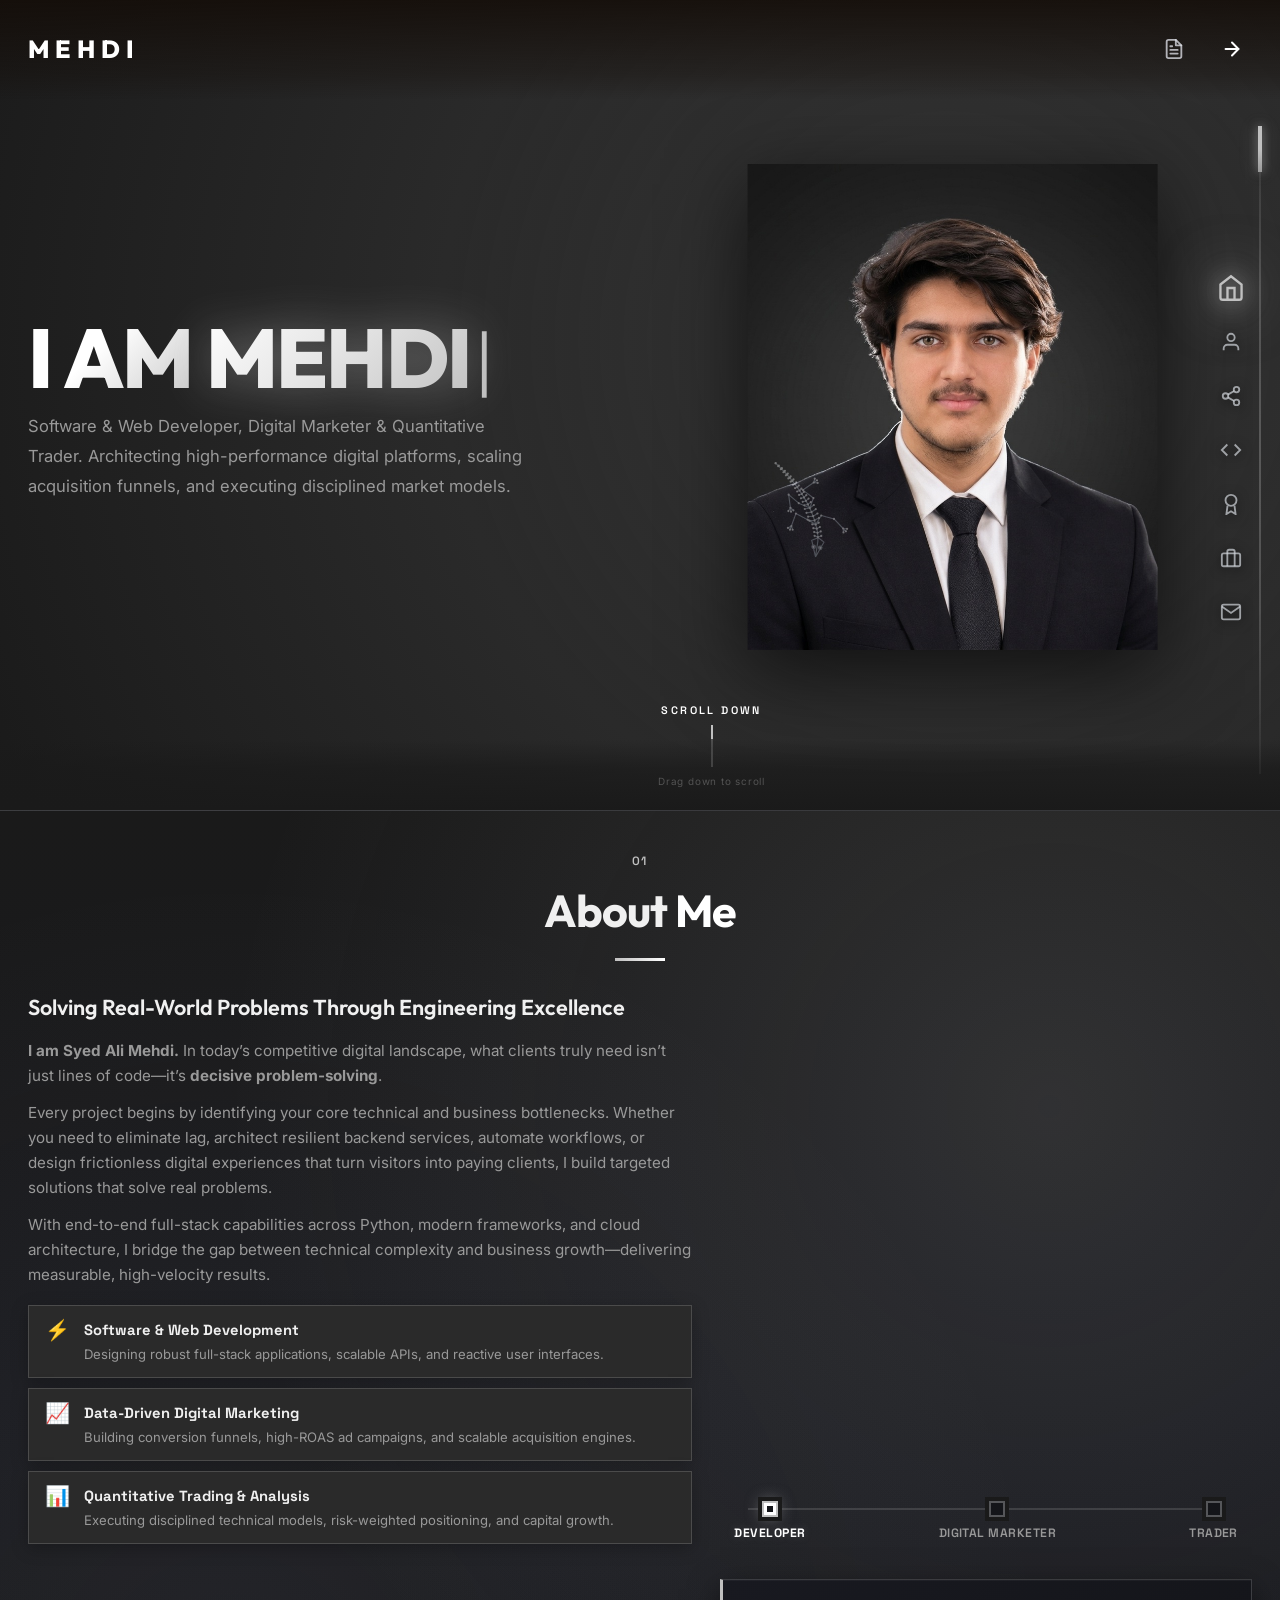
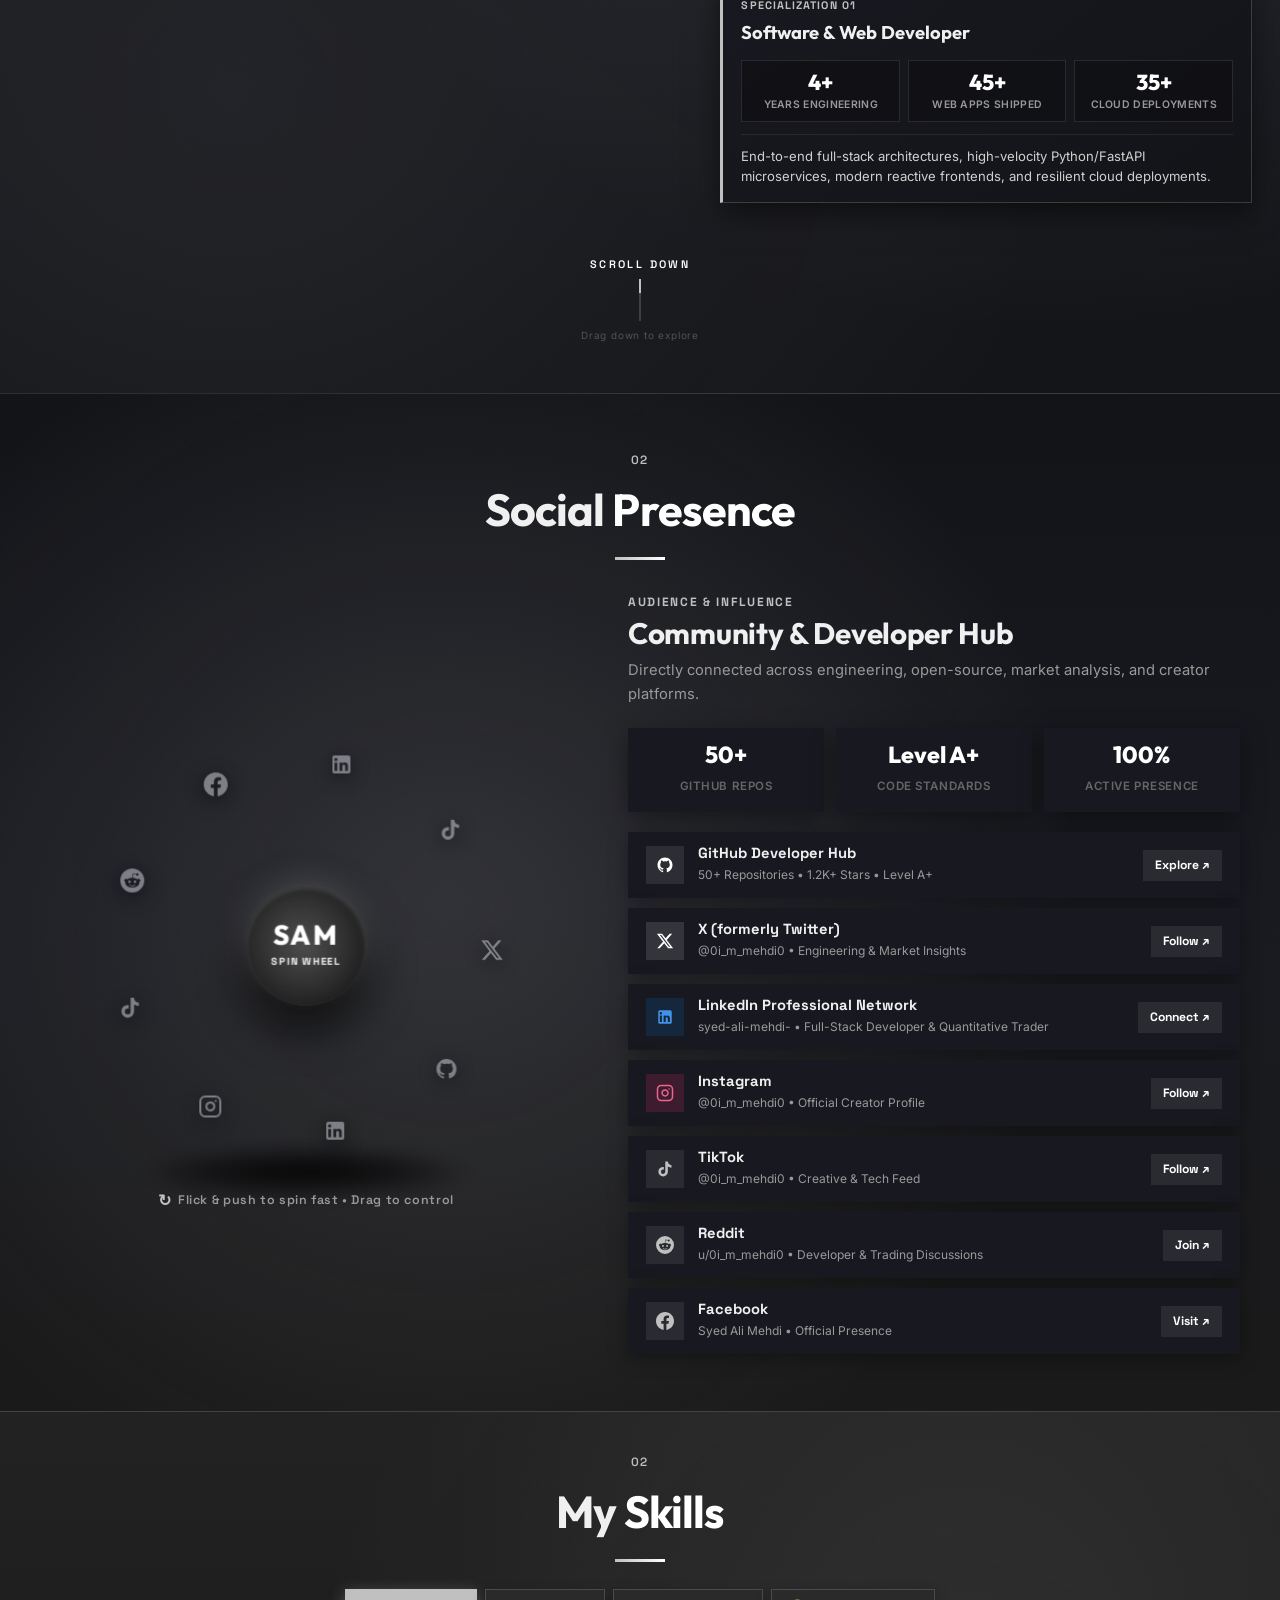
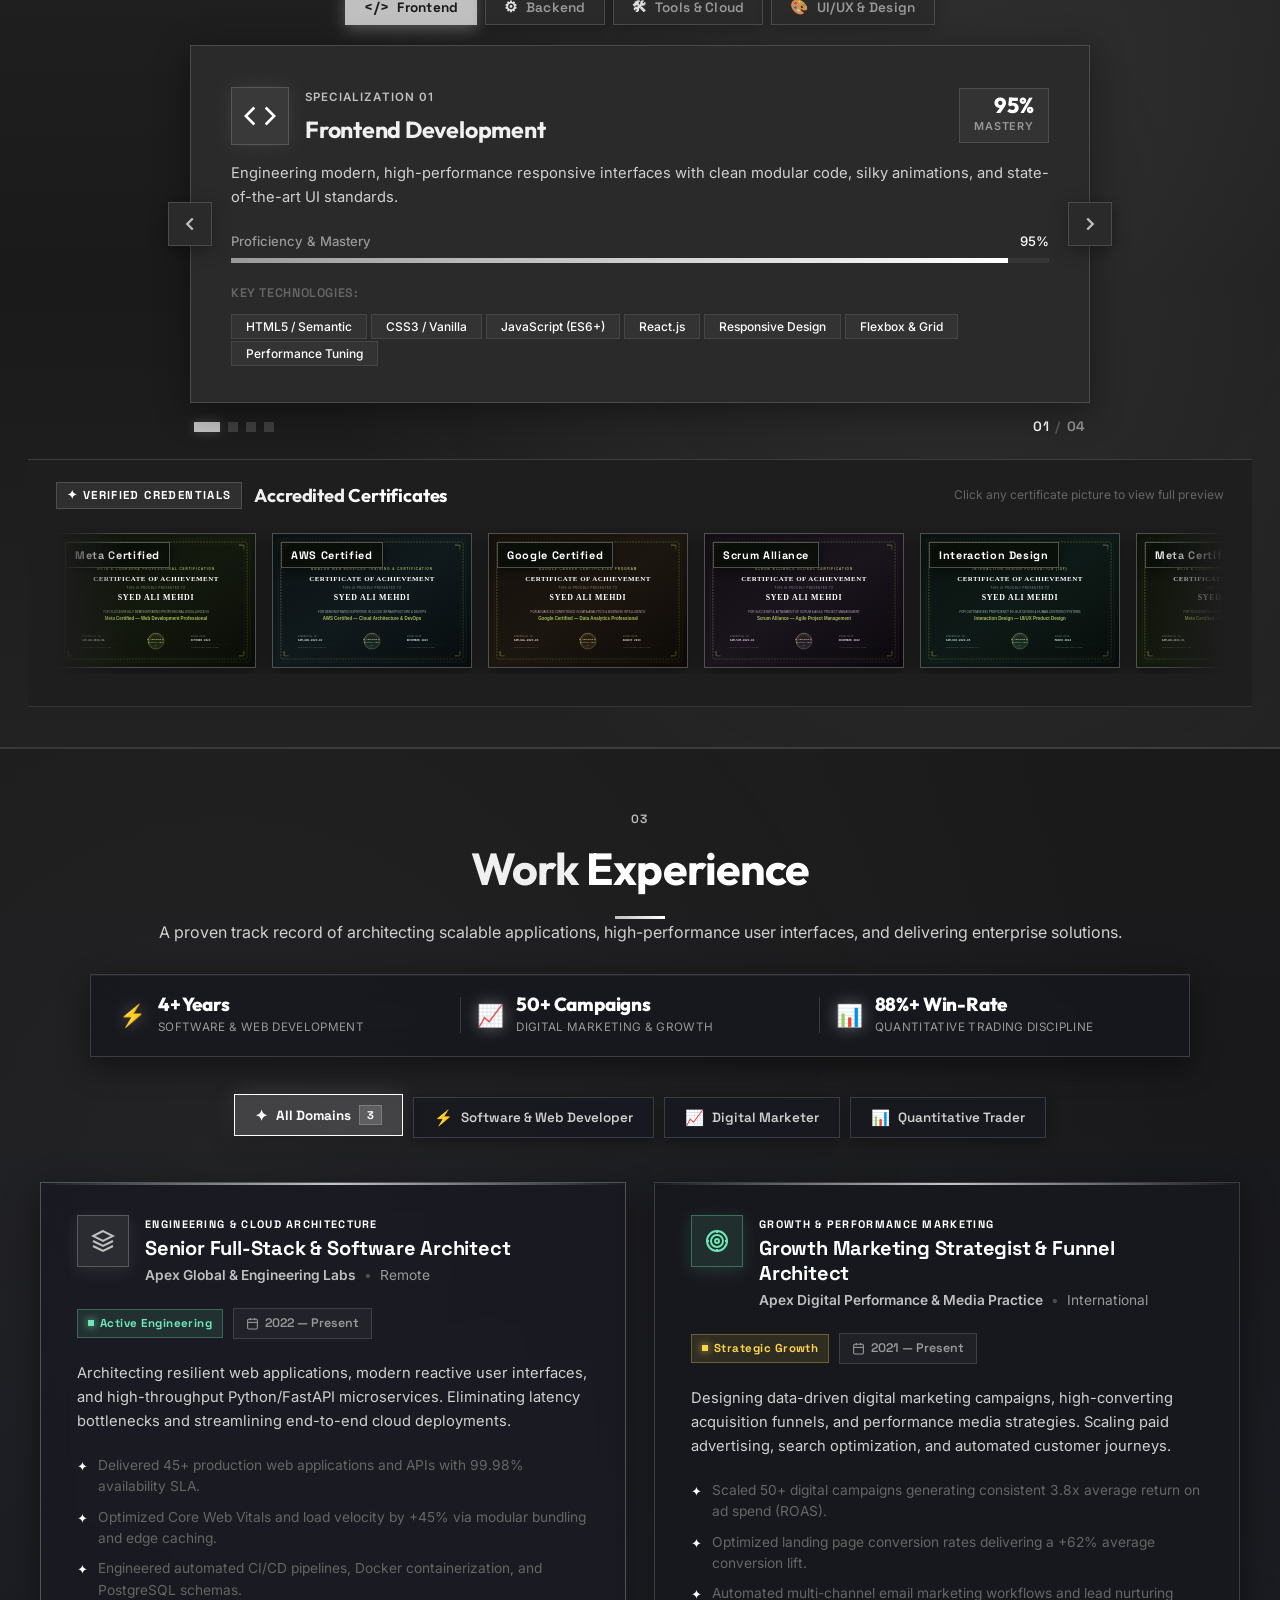
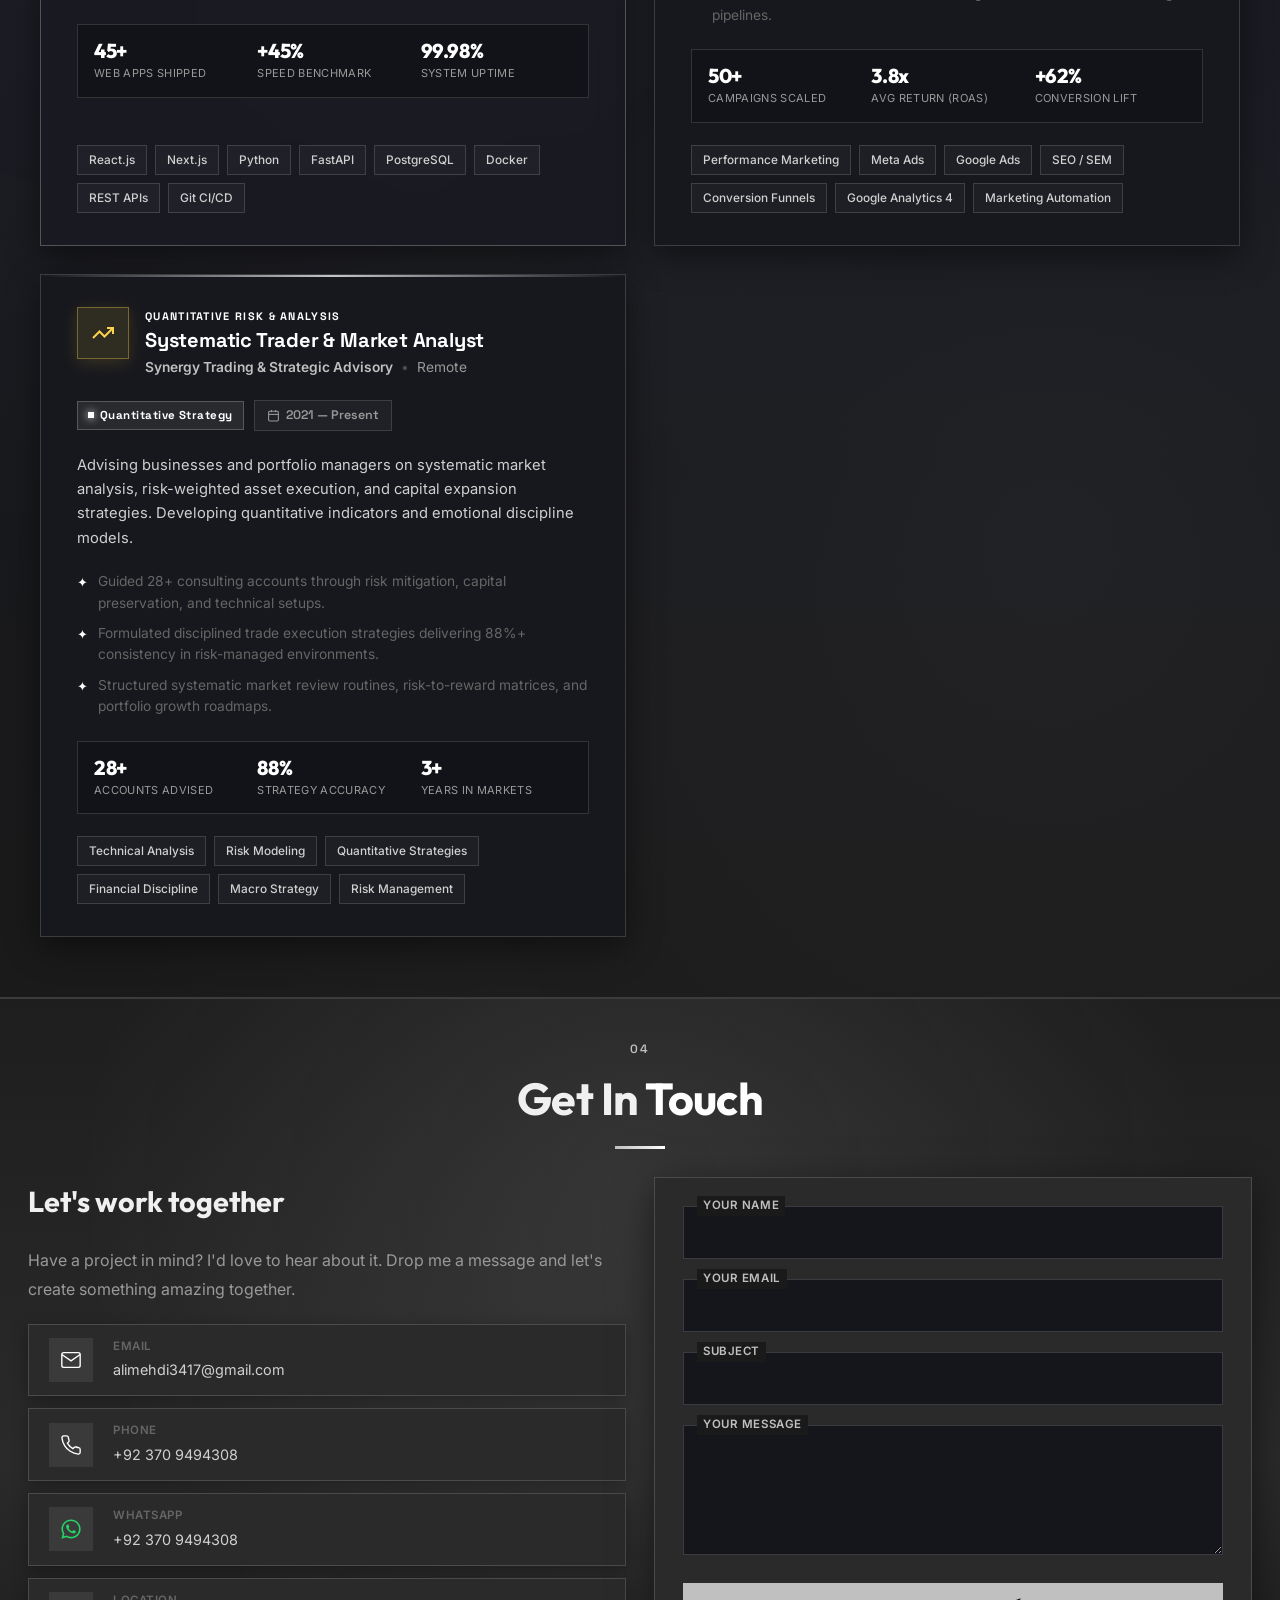
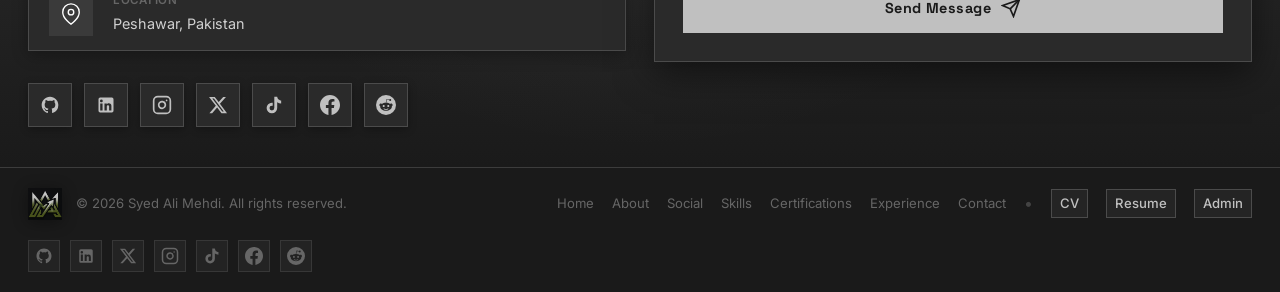
==== commit 8ae9d1c8: "Remove hero CTA buttons (Get In Touch, View CV, Resume) under tagline" ====
--- a/index.html
+++ b/index.html
@@ -170,20 +170,6 @@
                 <p class="hero__tagline reveal reveal--delay-1">
                     Software &amp; Web Developer, Digital Marketer &amp; Quantitative Trader. Architecting high-performance digital platforms, scaling acquisition funnels, and executing disciplined market models.
                 </p>
-                <div class="hero__cta reveal reveal--delay-2">
-                    <a href="#contact" class="btn btn--primary magnetic-btn" id="hero-btn-contact">
-                        <span>Get In Touch</span>
-                        <svg width="18" height="18" viewBox="0 0 24 24" fill="none" stroke="currentColor" stroke-width="2" stroke-linecap="round" stroke-linejoin="round"><line x1="22" y1="2" x2="11" y2="13"/><polygon points="22 2 15 22 11 13 2 9 22 2"/></svg>
-                    </a>
-                    <a href="cv.html" class="btn btn--ghost magnetic-btn" id="hero-btn-cv">
-                        <span>View CV</span>
-                        <svg width="18" height="18" viewBox="0 0 24 24" fill="none" stroke="currentColor" stroke-width="2" stroke-linecap="round" stroke-linejoin="round"><path d="M14 2H6a2 2 0 0 0-2 2v16a2 2 0 0 0 2 2h12a2 2 0 0 0 2-2V8z"/><polyline points="14 2 14 8 20 8"/><line x1="16" y1="13" x2="8" y2="13"/><line x1="16" y1="17" x2="8" y2="17"/></svg>
-                    </a>
-                    <a href="resume.html" class="btn btn--ghost magnetic-btn" id="hero-btn-resume">
-                        <span>Resume</span>
-                        <svg width="18" height="18" viewBox="0 0 24 24" fill="none" stroke="currentColor" stroke-width="2" stroke-linecap="round" stroke-linejoin="round"><rect x="2" y="7" width="20" height="14" rx="2" ry="2"/><path d="M16 21V5a2 2 0 0 0-2-2h-4a2 2 0 0 0-2 2v16"/></svg>
-                    </a>
-                </div>
             </div>
 
             <div class="hero__portrait">
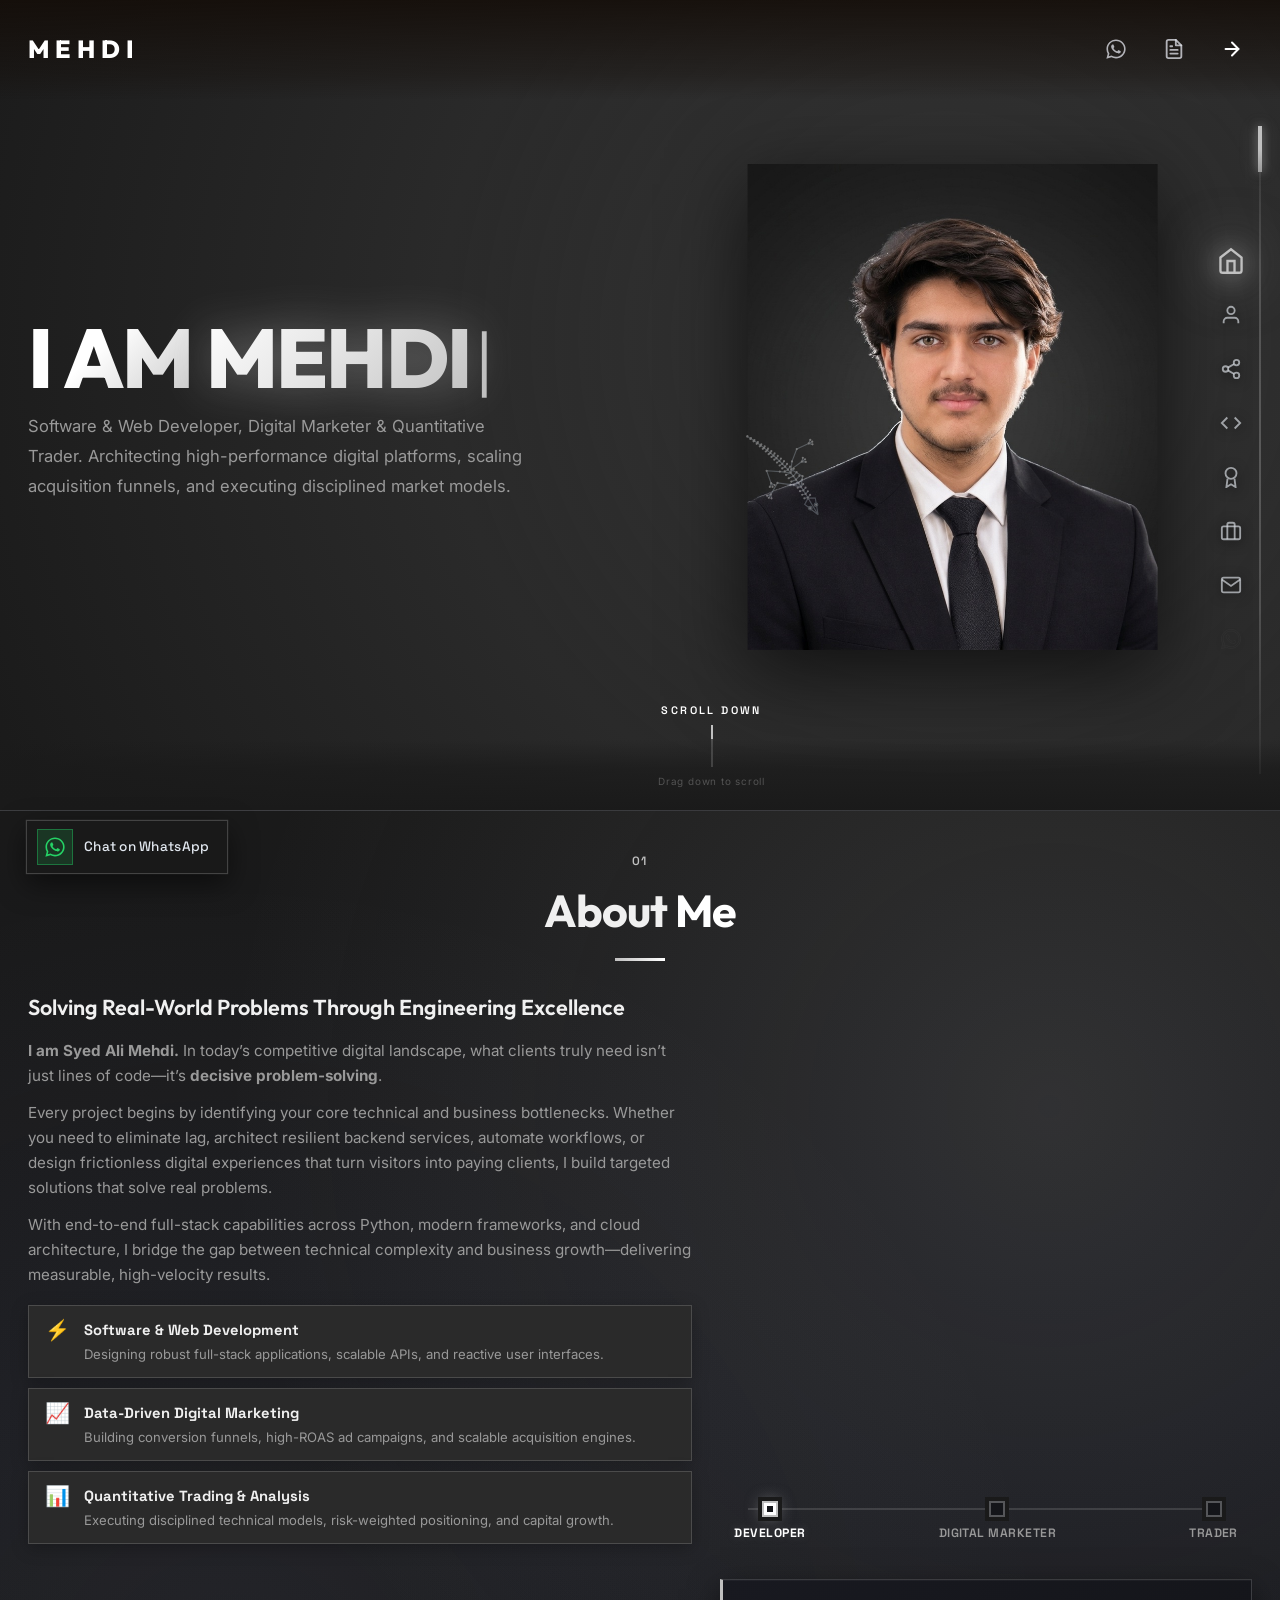
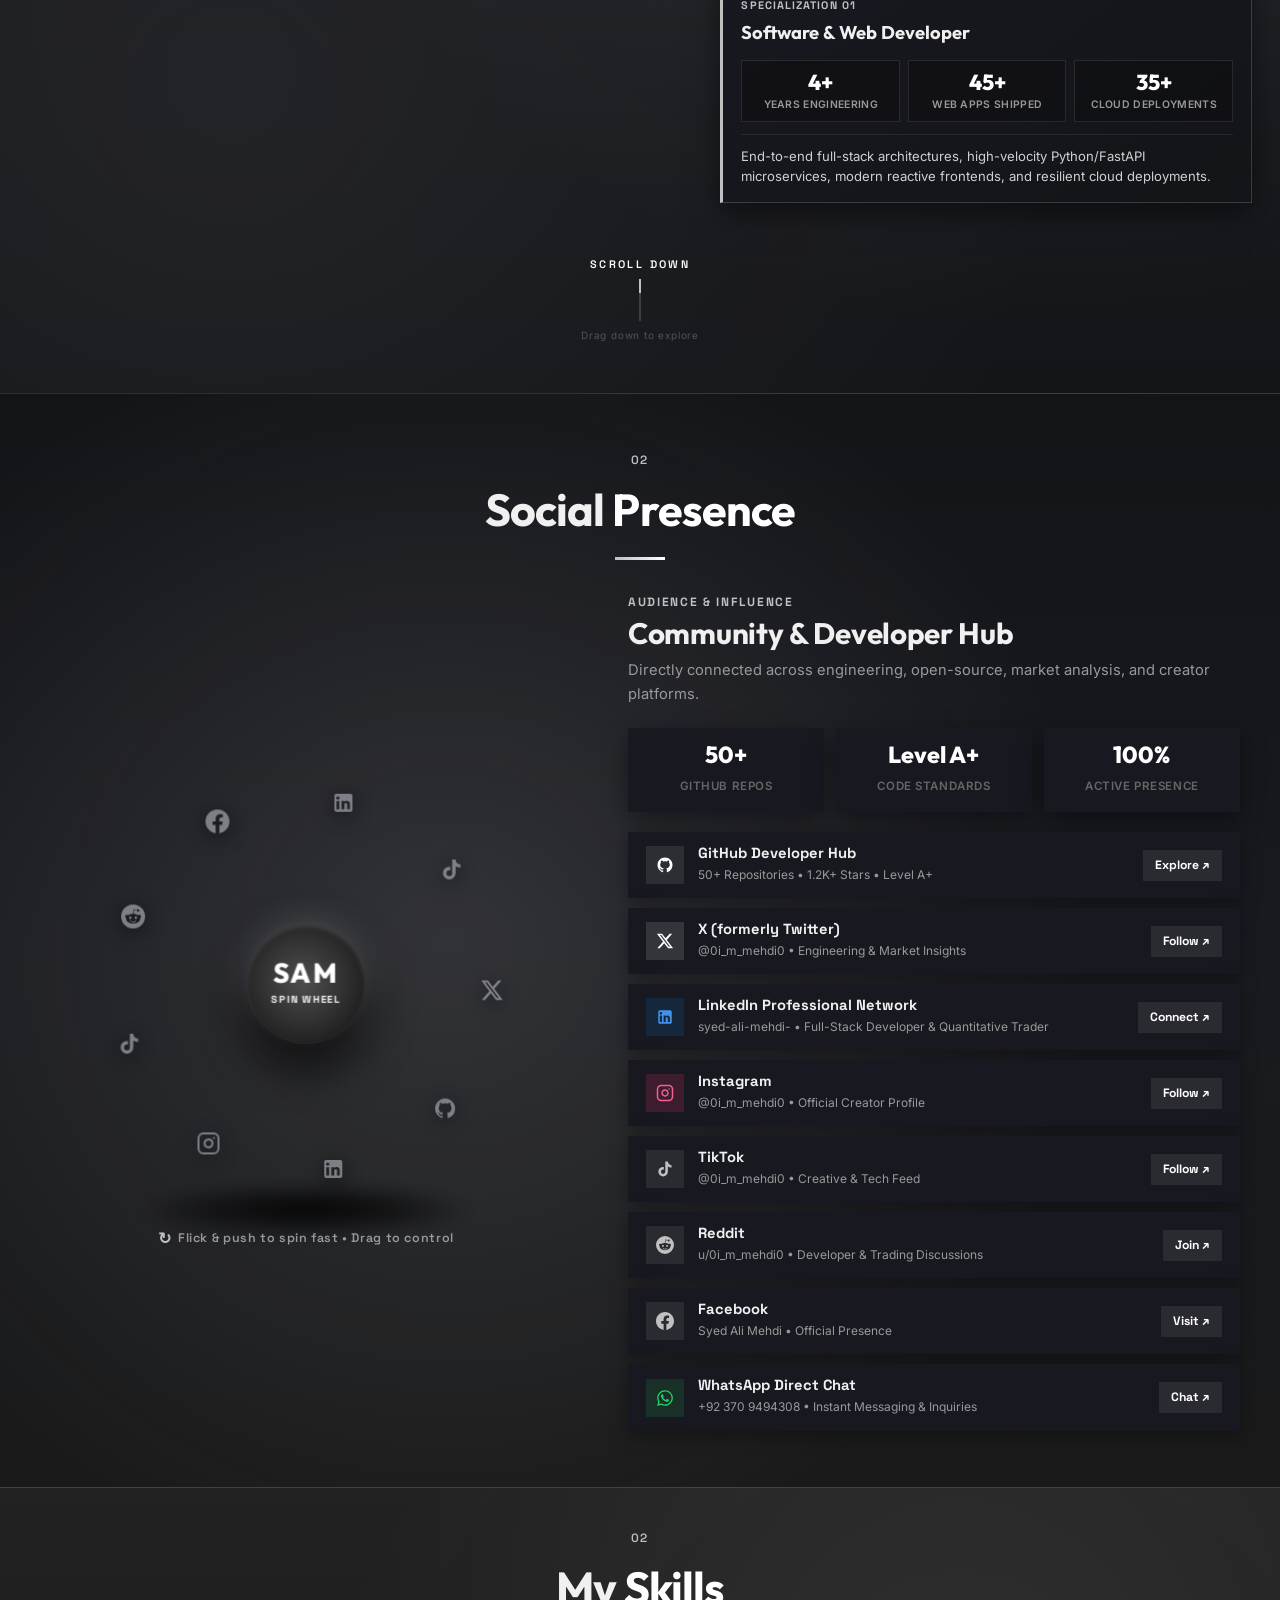
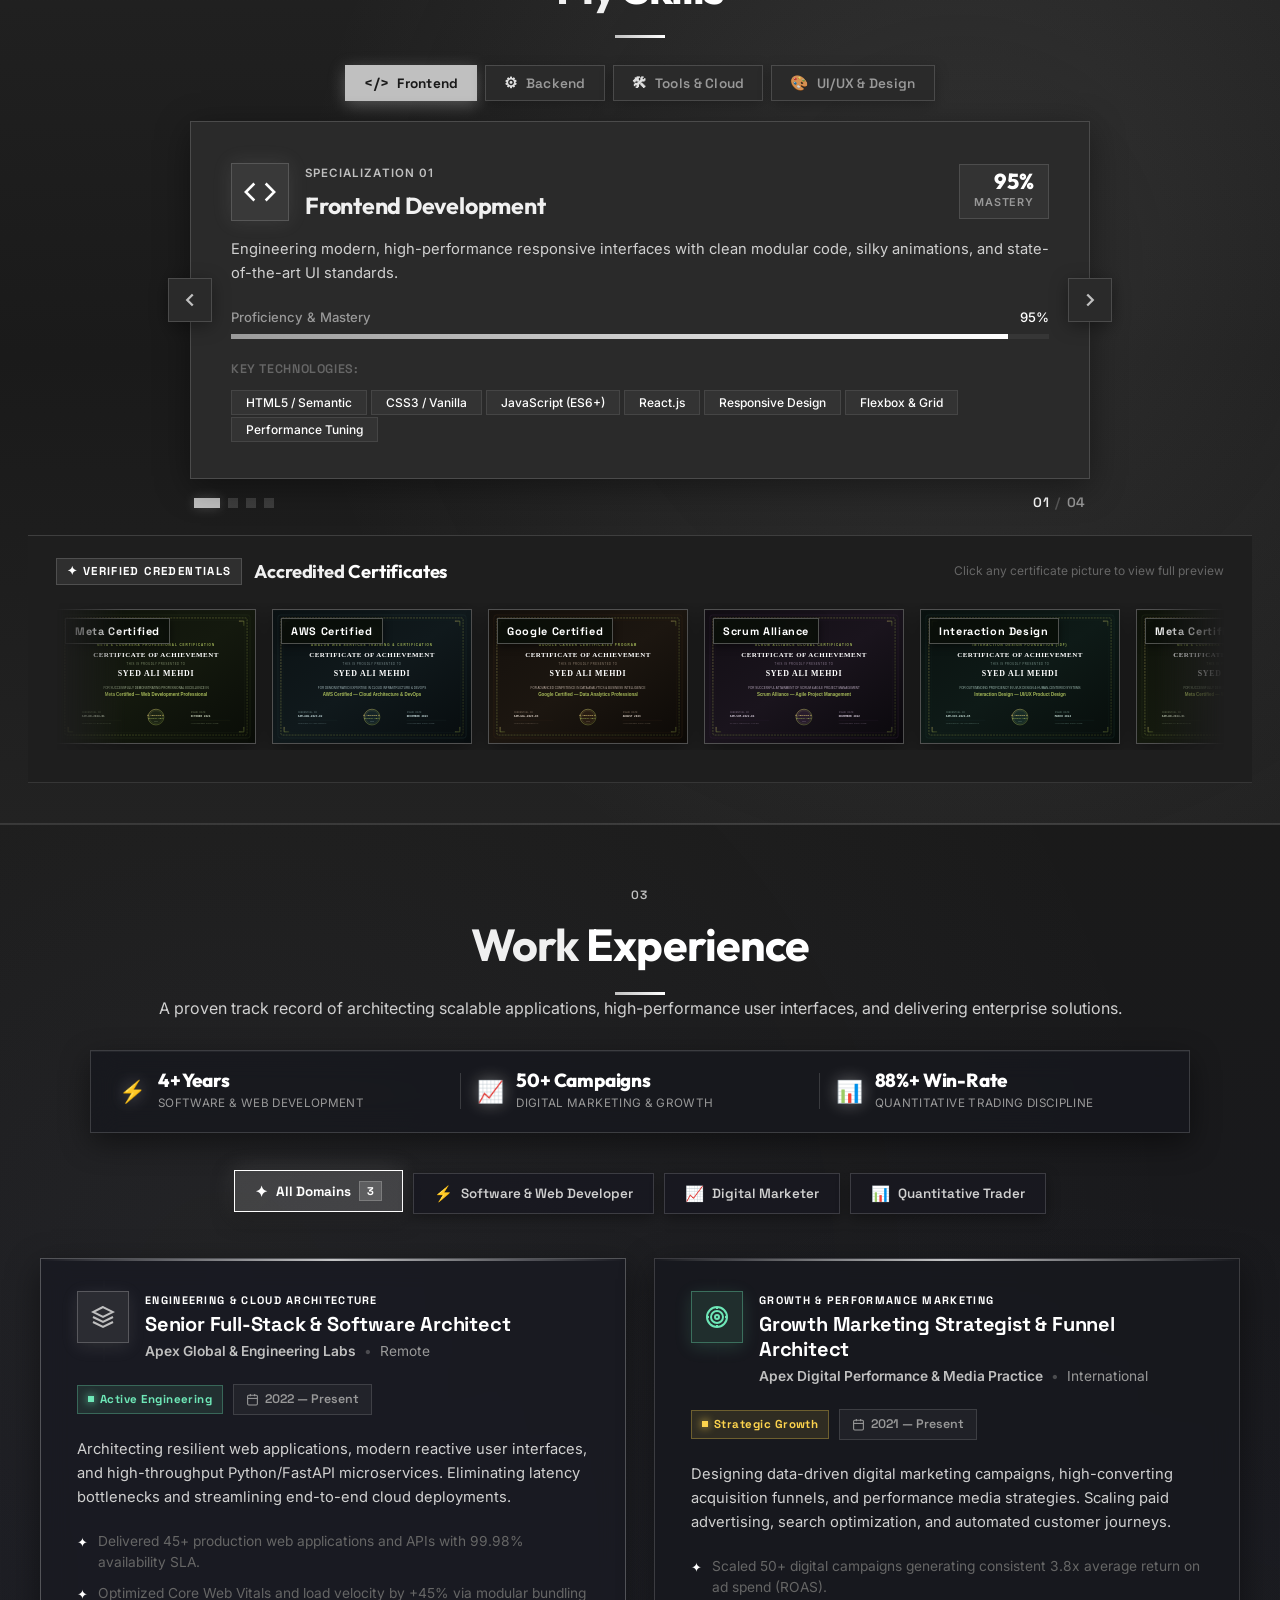
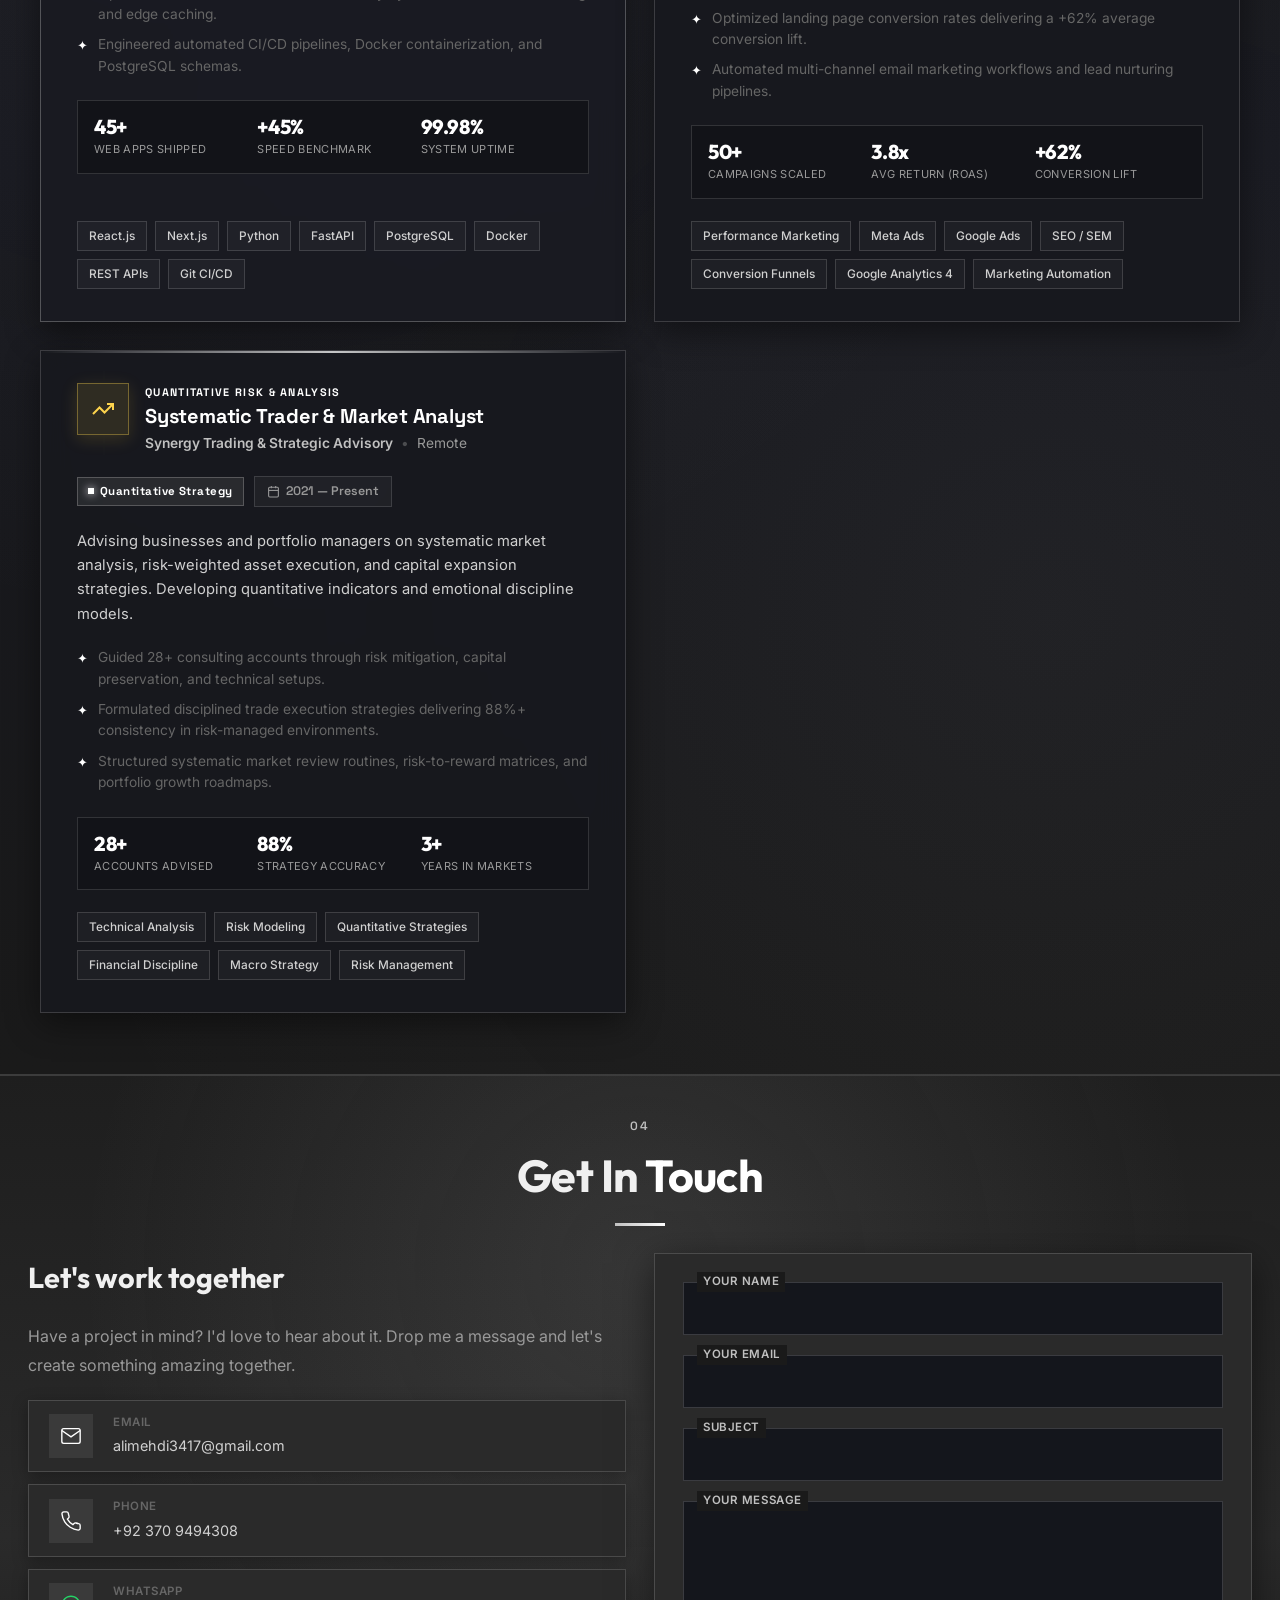
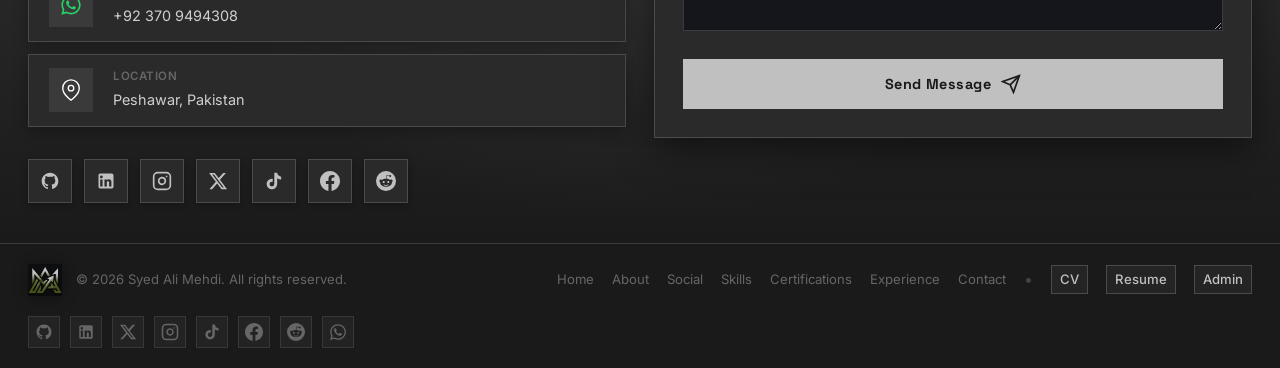
==== commit b37b0fae: "Add WhatsApp quick chat floating widget, header action, floating dock, social row, footer, and CV/Re" ====
--- a/index.html
+++ b/index.html
@@ -121,6 +121,11 @@
                 <svg width="18" height="18" viewBox="0 0 24 24" fill="none" stroke="currentColor" stroke-width="2"><path d="M4 4h16c1.1 0 2 .9 2 2v12c0 1.1-.9 2-2 2H4c-1.1 0-2-.9-2-2V6c0-1.1.9-2 2-2z"/><polyline points="22,6 12,13 2,6"/></svg>
                 <span class="float-nav__tooltip">Contact</span>
             </a>
+
+            <a href="https://wa.me/923709494308?text=Hello%20Syed%20Ali%20Mehdi,%20I%20would%20like%20to%20discuss%20a%20project." target="_blank" rel="noopener noreferrer" class="float-nav__btn float-nav__btn--whatsapp" aria-label="WhatsApp">
+                <svg width="18" height="18" viewBox="0 0 448 512" fill="currentColor"><path d="M380.9 97.1C339 55.1 283.2 32 223.9 32c-122.4 0-222 99.6-222 222 0 39.1 10.2 77.3 29.6 111L0 480l117.7-30.9c32.4 17.7 68.9 27 106.1 27h.1c122.3 0 224.1-99.6 224.1-222 0-59.3-25.2-115-67.1-157zm-157 341.6c-33.2 0-65.7-8.9-94-25.7l-6.7-4-69.8 18.3L72 359.2l-4.4-7c-18.5-29.4-28.2-63.3-28.2-98.2 0-101.7 82.8-184.5 184.6-184.5 49.3 0 95.6 19.2 130.4 54.1 34.8 34.9 56.2 81.2 56.1 130.5 0 101.8-84.9 184.6-186.6 184.6zm101.2-138.2c-5.5-2.8-32.8-16.2-37.9-18-5.1-1.9-8.8-2.8-12.5 2.8-3.7 5.6-14.3 18-17.6 21.8-3.2 3.7-6.5 4.2-12 1.4-32.6-16.3-54-29.1-75.5-66-5.7-9.8 5.7-9.1 16.3-30.3 1.8-3.7.9-6.9-.5-9.7-1.4-2.8-12.5-30.1-17.1-41.2-4.5-10.8-9.1-9.3-12.5-9.5-3.2-.2-6.9-.2-10.6-.2-3.7 0-9.7 1.4-14.8 6.9-5.1 5.6-19.4 19-19.4 46.3 0 27.3 19.9 53.7 22.6 57.4 2.8 3.7 39.1 59.7 94.8 83.8 35.2 15.2 49 16.5 66.6 13.9 10.7-1.6 32.8-13.4 37.4-26.4 4.6-13 4.6-24.1 3.2-26.4-1.3-2.5-5-3.9-10.5-6.6z"/></svg>
+                <span class="float-nav__tooltip">WhatsApp</span>
+            </a>
         </div>
     </nav>
 
@@ -152,6 +157,9 @@
                     </span>
                 </div>
                 <div class="site-header__actions">
+                    <a href="https://wa.me/923709494308?text=Hello%20Syed%20Ali%20Mehdi,%20I%20would%20like%20to%20discuss%20a%20project." target="_blank" rel="noopener noreferrer" class="site-header__icon-btn site-header__icon-btn--whatsapp" aria-label="WhatsApp" title="Chat on WhatsApp (+92 370 9494308)">
+                        <svg width="22" height="22" viewBox="0 0 448 512" fill="currentColor"><path d="M380.9 97.1C339 55.1 283.2 32 223.9 32c-122.4 0-222 99.6-222 222 0 39.1 10.2 77.3 29.6 111L0 480l117.7-30.9c32.4 17.7 68.9 27 106.1 27h.1c122.3 0 224.1-99.6 224.1-222 0-59.3-25.2-115-67.1-157zm-157 341.6c-33.2 0-65.7-8.9-94-25.7l-6.7-4-69.8 18.3L72 359.2l-4.4-7c-18.5-29.4-28.2-63.3-28.2-98.2 0-101.7 82.8-184.5 184.6-184.5 49.3 0 95.6 19.2 130.4 54.1 34.8 34.9 56.2 81.2 56.1 130.5 0 101.8-84.9 184.6-186.6 184.6zm101.2-138.2c-5.5-2.8-32.8-16.2-37.9-18-5.1-1.9-8.8-2.8-12.5 2.8-3.7 5.6-14.3 18-17.6 21.8-3.2 3.7-6.5 4.2-12 1.4-32.6-16.3-54-29.1-75.5-66-5.7-9.8 5.7-9.1 16.3-30.3 1.8-3.7.9-6.9-.5-9.7-1.4-2.8-12.5-30.1-17.1-41.2-4.5-10.8-9.1-9.3-12.5-9.5-3.2-.2-6.9-.2-10.6-.2-3.7 0-9.7 1.4-14.8 6.9-5.1 5.6-19.4 19-19.4 46.3 0 27.3 19.9 53.7 22.6 57.4 2.8 3.7 39.1 59.7 94.8 83.8 35.2 15.2 49 16.5 66.6 13.9 10.7-1.6 32.8-13.4 37.4-26.4 4.6-13 4.6-24.1 3.2-26.4-1.3-2.5-5-3.9-10.5-6.6z"/></svg>
+                    </a>
                     <a href="resume.html" class="site-header__icon-btn site-header__icon-btn--resume" aria-label="Resume" title="View Resume">
                         <svg width="22" height="22" viewBox="0 0 24 24" fill="none" stroke="currentColor" stroke-width="2" stroke-linecap="round" stroke-linejoin="round"><path d="M14 2H6a2 2 0 0 0-2 2v16a2 2 0 0 0 2 2h12a2 2 0 0 0 2-2V8z"/><polyline points="14 2 14 8 20 8"/><line x1="16" y1="13" x2="8" y2="13"/><line x1="16" y1="17" x2="8" y2="17"/><polyline points="10 9 9 9 8 9"/></svg>
                     </a>
@@ -513,6 +521,20 @@
                                 </div>
                             </div>
                             <span class="social-row-action">Visit ↗</span>
+                        </a>
+
+                        <!-- WhatsApp Direct Chat -->
+                        <a href="https://wa.me/923709494308?text=Hello%20Syed%20Ali%20Mehdi,%20I%20would%20like%20to%20discuss%20a%20project." target="_blank" rel="noopener noreferrer" class="social-platform-row">
+                            <div class="social-row-left">
+                                <span class="social-row-icon social-row-icon--whatsapp">
+                                    <svg width="18" height="18" viewBox="0 0 448 512" fill="currentColor"><path d="M380.9 97.1C339 55.1 283.2 32 223.9 32c-122.4 0-222 99.6-222 222 0 39.1 10.2 77.3 29.6 111L0 480l117.7-30.9c32.4 17.7 68.9 27 106.1 27h.1c122.3 0 224.1-99.6 224.1-222 0-59.3-25.2-115-67.1-157zm-157 341.6c-33.2 0-65.7-8.9-94-25.7l-6.7-4-69.8 18.3L72 359.2l-4.4-7c-18.5-29.4-28.2-63.3-28.2-98.2 0-101.7 82.8-184.5 184.6-184.5 49.3 0 95.6 19.2 130.4 54.1 34.8 34.9 56.2 81.2 56.1 130.5 0 101.8-84.9 184.6-186.6 184.6zm101.2-138.2c-5.5-2.8-32.8-16.2-37.9-18-5.1-1.9-8.8-2.8-12.5 2.8-3.7 5.6-14.3 18-17.6 21.8-3.2 3.7-6.5 4.2-12 1.4-32.6-16.3-54-29.1-75.5-66-5.7-9.8 5.7-9.1 16.3-30.3 1.8-3.7.9-6.9-.5-9.7-1.4-2.8-12.5-30.1-17.1-41.2-4.5-10.8-9.1-9.3-12.5-9.5-3.2-.2-6.9-.2-10.6-.2-3.7 0-9.7 1.4-14.8 6.9-5.1 5.6-19.4 19-19.4 46.3 0 27.3 19.9 53.7 22.6 57.4 2.8 3.7 39.1 59.7 94.8 83.8 35.2 15.2 49 16.5 66.6 13.9 10.7-1.6 32.8-13.4 37.4-26.4 4.6-13 4.6-24.1 3.2-26.4-1.3-2.5-5-3.9-10.5-6.6z"/></svg>
+                                </span>
+                                <div>
+                                    <h4 class="social-row-name">WhatsApp Direct Chat</h4>
+                                    <span class="social-row-meta">+92 370 9494308 • Instant Messaging &amp; Inquiries</span>
+                                </div>
+                            </div>
+                            <span class="social-row-action">Chat ↗</span>
                         </a>
                     </div>
                 </div>
@@ -1385,9 +1407,21 @@
                 <a href="https://www.reddit.com/user/0i_m_mehdi0/" target="_blank" rel="noopener noreferrer" aria-label="Reddit" title="Reddit">
                     <svg width="18" height="18" viewBox="0 0 24 24" fill="currentColor"><path d="M12 0A12 12 0 0 0 0 12a12 12 0 0 0 12 12 12 12 0 0 0 12-12A12 12 0 0 0 12 0zm5.01 4.744c.688 0 1.25.561 1.25 1.249a1.25 1.25 0 0 1-2.498.056l-2.597-.547-.8 3.747c1.824.07 3.48.632 4.674 1.488.308-.309.73-.491 1.207-.491.968 0 1.754.786 1.754 1.754 0 .716-.435 1.333-1.01 1.614a3.111 3.111 0 0 1 .042.52c0 2.694-3.13 4.87-7.004 4.87-3.874 0-7.004-2.176-7.004-4.87 0-.183.015-.366.043-.534A1.748 1.748 0 0 1 4.028 12c0-.968.786-1.754 1.754-1.754.463 0 .898.196 1.207.49 1.207-.883 2.878-1.43 4.744-1.487l.885-4.182a.342.342 0 0 1 .14-.197.35.35 0 0 1 .238-.042l2.906.609a1.24 1.24 0 0 1 1.108-.695zM9.25 12C8.56 12 8 12.56 8 13.25c0 .69.56 1.25 1.25 1.25.69 0 1.25-.56 1.25-1.25C10.5 12.56 9.94 12 9.25 12zm5.5 0c-.69 0-1.25.56-1.25 1.25 0 .69.56 1.25 1.25 1.25.69 0 1.25-.56 1.25-1.25 0-.69-.56-1.25-1.25-1.25zm-5.465 4.14a.438.438 0 0 0-.083.61c.642.793 1.637 1.19 2.798 1.19 1.16 0 2.155-.397 2.798-1.19a.438.438 0 1 0-.685-.548c-.468.577-1.254.858-2.113.858-.86 0-1.645-.281-2.113-.858a.438.438 0 0 0-.602-.062z"/></svg>
                 </a>
+                <a href="https://wa.me/923709494308?text=Hello%20Syed%20Ali%20Mehdi,%20I%20would%20like%20to%20discuss%20a%20project." target="_blank" rel="noopener noreferrer" aria-label="WhatsApp" title="WhatsApp (+92 370 9494308)">
+                    <svg width="18" height="18" viewBox="0 0 448 512" fill="currentColor"><path d="M380.9 97.1C339 55.1 283.2 32 223.9 32c-122.4 0-222 99.6-222 222 0 39.1 10.2 77.3 29.6 111L0 480l117.7-30.9c32.4 17.7 68.9 27 106.1 27h.1c122.3 0 224.1-99.6 224.1-222 0-59.3-25.2-115-67.1-157zm-157 341.6c-33.2 0-65.7-8.9-94-25.7l-6.7-4-69.8 18.3L72 359.2l-4.4-7c-18.5-29.4-28.2-63.3-28.2-98.2 0-101.7 82.8-184.5 184.6-184.5 49.3 0 95.6 19.2 130.4 54.1 34.8 34.9 56.2 81.2 56.1 130.5 0 101.8-84.9 184.6-186.6 184.6zm101.2-138.2c-5.5-2.8-32.8-16.2-37.9-18-5.1-1.9-8.8-2.8-12.5 2.8-3.7 5.6-14.3 18-17.6 21.8-3.2 3.7-6.5 4.2-12 1.4-32.6-16.3-54-29.1-75.5-66-5.7-9.8 5.7-9.1 16.3-30.3 1.8-3.7.9-6.9-.5-9.7-1.4-2.8-12.5-30.1-17.1-41.2-4.5-10.8-9.1-9.3-12.5-9.5-3.2-.2-6.9-.2-10.6-.2-3.7 0-9.7 1.4-14.8 6.9-5.1 5.6-19.4 19-19.4 46.3 0 27.3 19.9 53.7 22.6 57.4 2.8 3.7 39.1 59.7 94.8 83.8 35.2 15.2 49 16.5 66.6 13.9 10.7-1.6 32.8-13.4 37.4-26.4 4.6-13 4.6-24.1 3.2-26.4-1.3-2.5-5-3.9-10.5-6.6z"/></svg>
+                </a>
             </div>
         </div>
     </footer>
+
+    <!-- ========== FLOATING WHATSAPP QUICK ACTION BUTTON ========== -->
+    <a href="https://wa.me/923709494308?text=Hello%20Syed%20Ali%20Mehdi,%20I%20would%20like%20to%20discuss%20a%20project." target="_blank" rel="noopener noreferrer" class="whatsapp-floating-btn" id="whatsapp-floating-btn" aria-label="Chat with Syed Ali Mehdi on WhatsApp" title="Chat on WhatsApp (+92 370 9494308)">
+        <div class="whatsapp-floating-icon">
+            <span class="whatsapp-floating-pulse" aria-hidden="true"></span>
+            <svg width="22" height="22" viewBox="0 0 448 512" fill="currentColor"><path d="M380.9 97.1C339 55.1 283.2 32 223.9 32c-122.4 0-222 99.6-222 222 0 39.1 10.2 77.3 29.6 111L0 480l117.7-30.9c32.4 17.7 68.9 27 106.1 27h.1c122.3 0 224.1-99.6 224.1-222 0-59.3-25.2-115-67.1-157zm-157 341.6c-33.2 0-65.7-8.9-94-25.7l-6.7-4-69.8 18.3L72 359.2l-4.4-7c-18.5-29.4-28.2-63.3-28.2-98.2 0-101.7 82.8-184.5 184.6-184.5 49.3 0 95.6 19.2 130.4 54.1 34.8 34.9 56.2 81.2 56.1 130.5 0 101.8-84.9 184.6-186.6 184.6zm101.2-138.2c-5.5-2.8-32.8-16.2-37.9-18-5.1-1.9-8.8-2.8-12.5 2.8-3.7 5.6-14.3 18-17.6 21.8-3.2 3.7-6.5 4.2-12 1.4-32.6-16.3-54-29.1-75.5-66-5.7-9.8 5.7-9.1 16.3-30.3 1.8-3.7.9-6.9-.5-9.7-1.4-2.8-12.5-30.1-17.1-41.2-4.5-10.8-9.1-9.3-12.5-9.5-3.2-.2-6.9-.2-10.6-.2-3.7 0-9.7 1.4-14.8 6.9-5.1 5.6-19.4 19-19.4 46.3 0 27.3 19.9 53.7 22.6 57.4 2.8 3.7 39.1 59.7 94.8 83.8 35.2 15.2 49 16.5 66.6 13.9 10.7-1.6 32.8-13.4 37.4-26.4 4.6-13 4.6-24.1 3.2-26.4-1.3-2.5-5-3.9-10.5-6.6z"/></svg>
+        </div>
+        <span class="whatsapp-floating-label">Chat on WhatsApp</span>
+    </a>
 
     <script src="script.js?v=4.0"></script>
 </body>
--- a/style.css
+++ b/style.css
@@ -809,7 +809,7 @@
     transition: transform 0.25s cubic-bezier(0.34, 1.56, 0.64, 1), color 0.22s ease, filter 0.22s ease;
 }
 
-/* Resume Icon (Clean Metallic Slate, Shines Gold on Hover) */
+/* Resume Icon (Clean Metallic Slate, Shines White on Hover) */
 .site-header__icon-btn--resume {
     color: rgba(220, 222, 230, 0.78);
 }
@@ -820,7 +820,18 @@
     filter: drop-shadow(0 0 12px rgba(255, 255, 255, 0.8));
 }
 
-/* Get In Touch Arrow (Warm Accent Gold Colored Arrow, Shines on Hover) */
+/* WhatsApp Header Action Button */
+.site-header__icon-btn--whatsapp {
+    color: rgba(220, 222, 230, 0.78);
+}
+
+.site-header__icon-btn--whatsapp:hover {
+    color: #25D366;
+    transform: scale(1.18);
+    filter: drop-shadow(0 0 12px rgba(37, 211, 102, 0.6));
+}
+
+/* Get In Touch Arrow (Moonlight Silver Colored Arrow, Shines on Hover) */
 .site-header__icon-btn--contact {
     color: var(--clr-accent-light, #C0C0C0);
 }
@@ -4810,3 +4821,125 @@
         width: auto;
     }
 }
+
+/* ==========================================================================
+   FLOATING WHATSAPP BUTTON (CHARCOAL GREY & MOONLIGHT SILVER GLASSMORPHISM)
+   ========================================================================== */
+.whatsapp-floating-btn {
+    position: fixed;
+    bottom: 26px;
+    left: 26px;
+    z-index: 998;
+    display: inline-flex;
+    align-items: center;
+    gap: 11px;
+    padding: 8px 18px 8px 10px;
+    background: rgba(26, 26, 26, 0.88);
+    backdrop-filter: blur(14px);
+    -webkit-backdrop-filter: blur(14px);
+    border: 1px solid rgba(192, 192, 192, 0.25);
+    border-radius: 9999px;
+    box-shadow: 0 10px 28px rgba(0, 0, 0, 0.5), 0 0 1px rgba(192, 192, 192, 0.35);
+    color: #E5E7EB;
+    text-decoration: none;
+    cursor: pointer;
+    transition: transform 0.3s cubic-bezier(0.16, 1, 0.3, 1), box-shadow 0.3s ease, border-color 0.3s ease;
+}
+
+.whatsapp-floating-btn:hover {
+    transform: translateY(-3px) scale(1.02);
+    border-color: rgba(192, 192, 192, 0.6);
+    box-shadow: 0 14px 34px rgba(0, 0, 0, 0.65), 0 0 20px rgba(37, 211, 102, 0.3);
+    color: #FFFFFF;
+}
+
+.whatsapp-floating-icon {
+    position: relative;
+    width: 36px;
+    height: 36px;
+    border-radius: 50%;
+    background: rgba(37, 211, 102, 0.16);
+    border: 1px solid rgba(37, 211, 102, 0.4);
+    color: #25D366;
+    display: flex;
+    align-items: center;
+    justify-content: center;
+    flex-shrink: 0;
+    transition: transform 0.25s ease, background 0.25s ease;
+}
+
+.whatsapp-floating-btn:hover .whatsapp-floating-icon {
+    transform: scale(1.08) rotate(4deg);
+    background: rgba(37, 211, 102, 0.24);
+}
+
+.whatsapp-floating-pulse {
+    position: absolute;
+    top: 0;
+    left: 0;
+    width: 100%;
+    height: 100%;
+    border-radius: 50%;
+    box-shadow: 0 0 0 0 rgba(37, 211, 102, 0.55);
+    animation: waPulseGlow 2.4s infinite;
+    pointer-events: none;
+}
+
+@keyframes waPulseGlow {
+    0% {
+        box-shadow: 0 0 0 0 rgba(37, 211, 102, 0.6);
+    }
+    70% {
+        box-shadow: 0 0 0 12px rgba(37, 211, 102, 0);
+    }
+    100% {
+        box-shadow: 0 0 0 0 rgba(37, 211, 102, 0);
+    }
+}
+
+.whatsapp-floating-label {
+    font-family: var(--font-primary, 'Space Grotesk', sans-serif);
+    font-size: 0.85rem;
+    font-weight: 500;
+    color: #E2E8F0;
+    letter-spacing: 0.02em;
+    white-space: nowrap;
+}
+
+.whatsapp-floating-btn:hover .whatsapp-floating-label {
+    color: #FFFFFF;
+}
+
+/* Float nav dock WhatsApp item */
+.float-nav__btn--whatsapp {
+    color: rgba(209, 213, 219, 0.7);
+}
+
+.float-nav__btn--whatsapp:hover {
+    color: #25D366 !important;
+}
+
+/* Social Platform Row WhatsApp Icon */
+.social-row-icon--whatsapp {
+    background: rgba(37, 211, 102, 0.12) !important;
+    border-color: rgba(37, 211, 102, 0.3) !important;
+    color: #25D366 !important;
+}
+
+@media (max-width: 640px) {
+    .whatsapp-floating-btn {
+        bottom: 18px;
+        left: 16px;
+        padding: 5px;
+        gap: 0;
+        border-radius: 50%;
+    }
+    .whatsapp-floating-label {
+        display: none;
+    }
+    .whatsapp-floating-icon {
+        width: 42px;
+        height: 42px;
+    }
+}
+
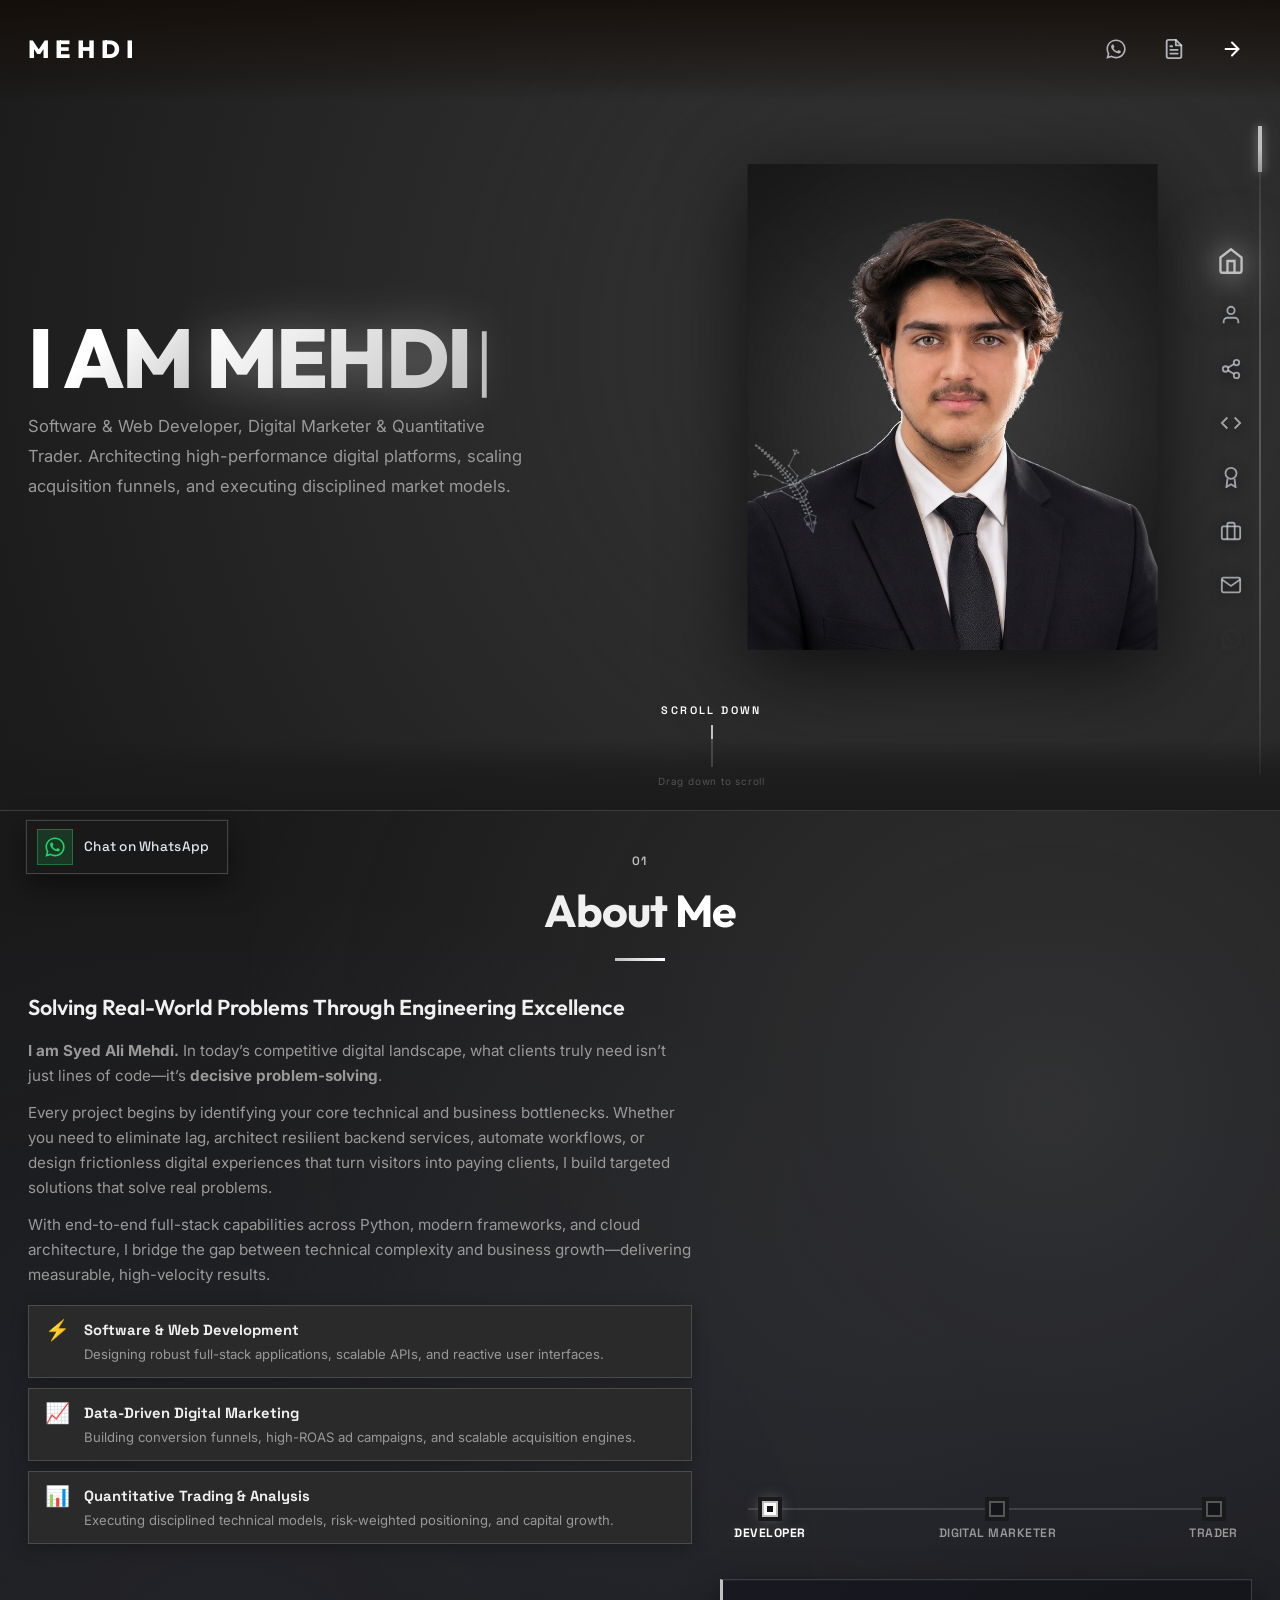
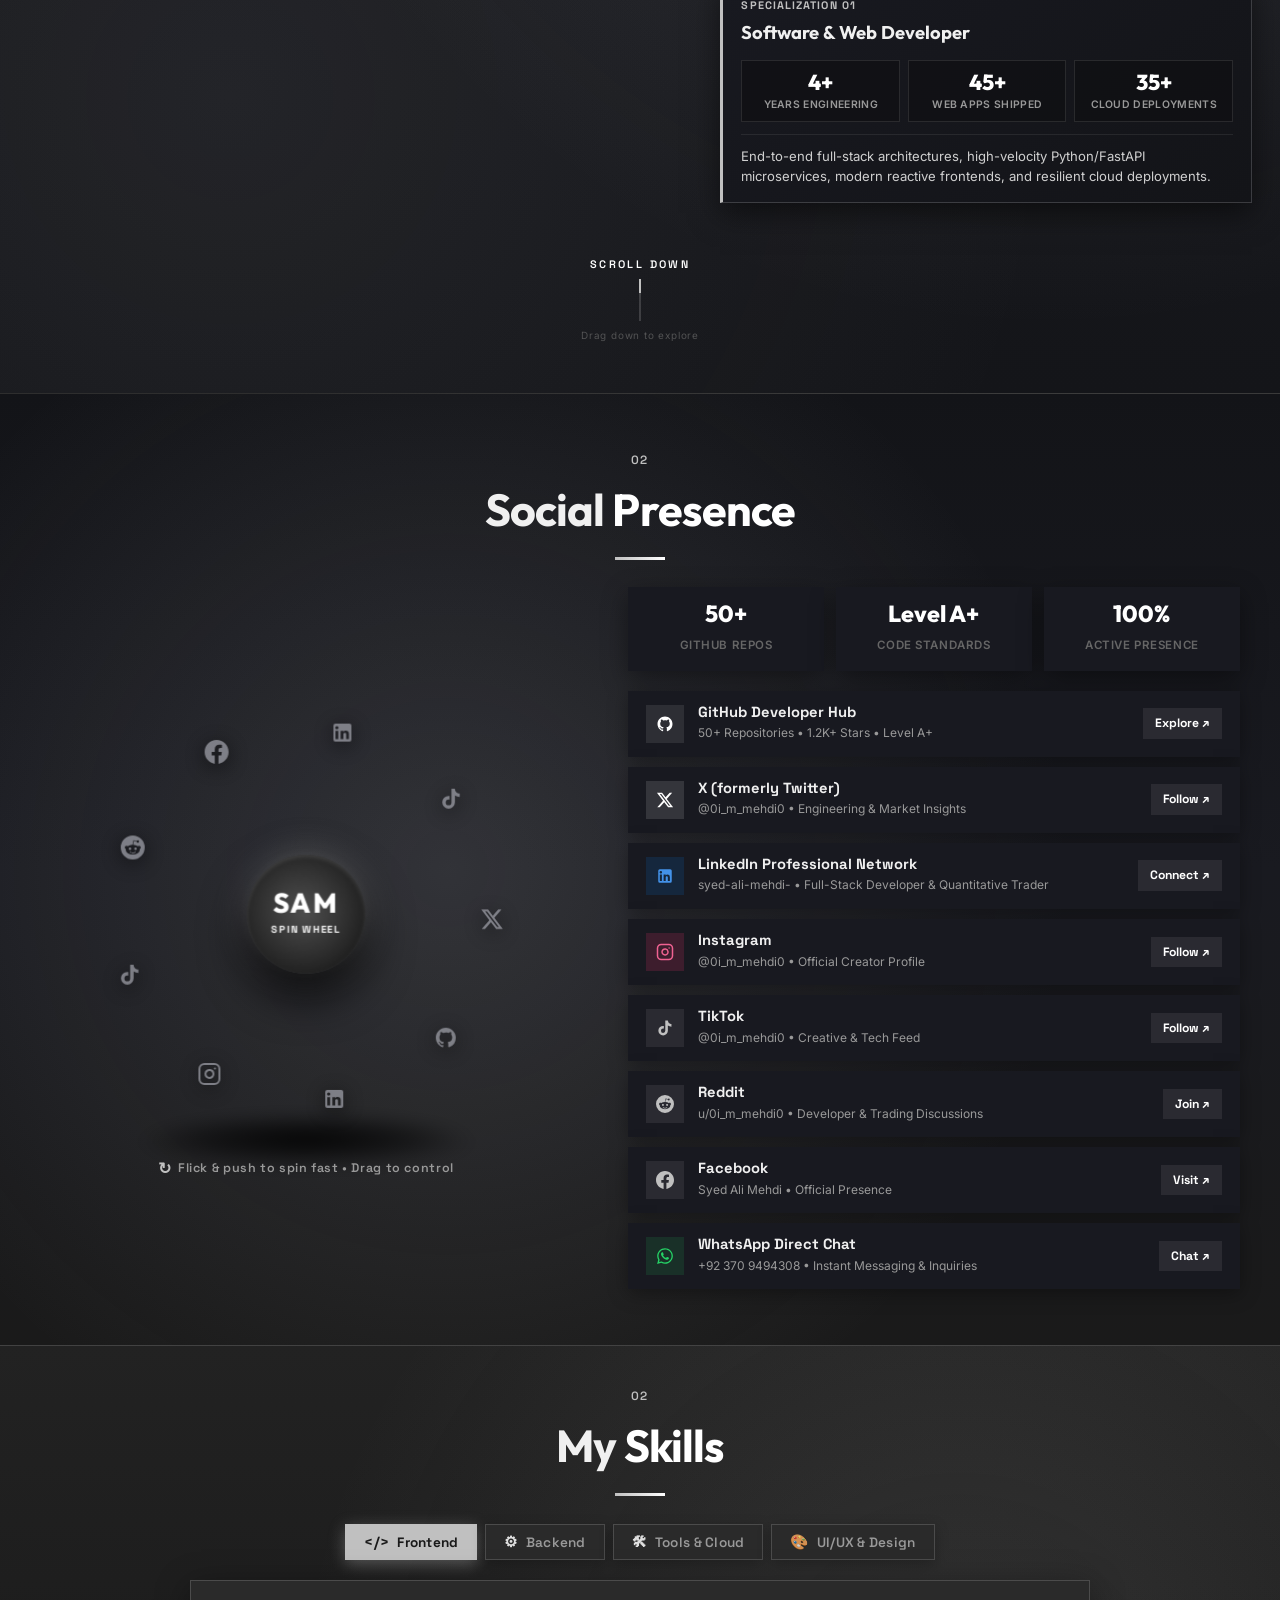
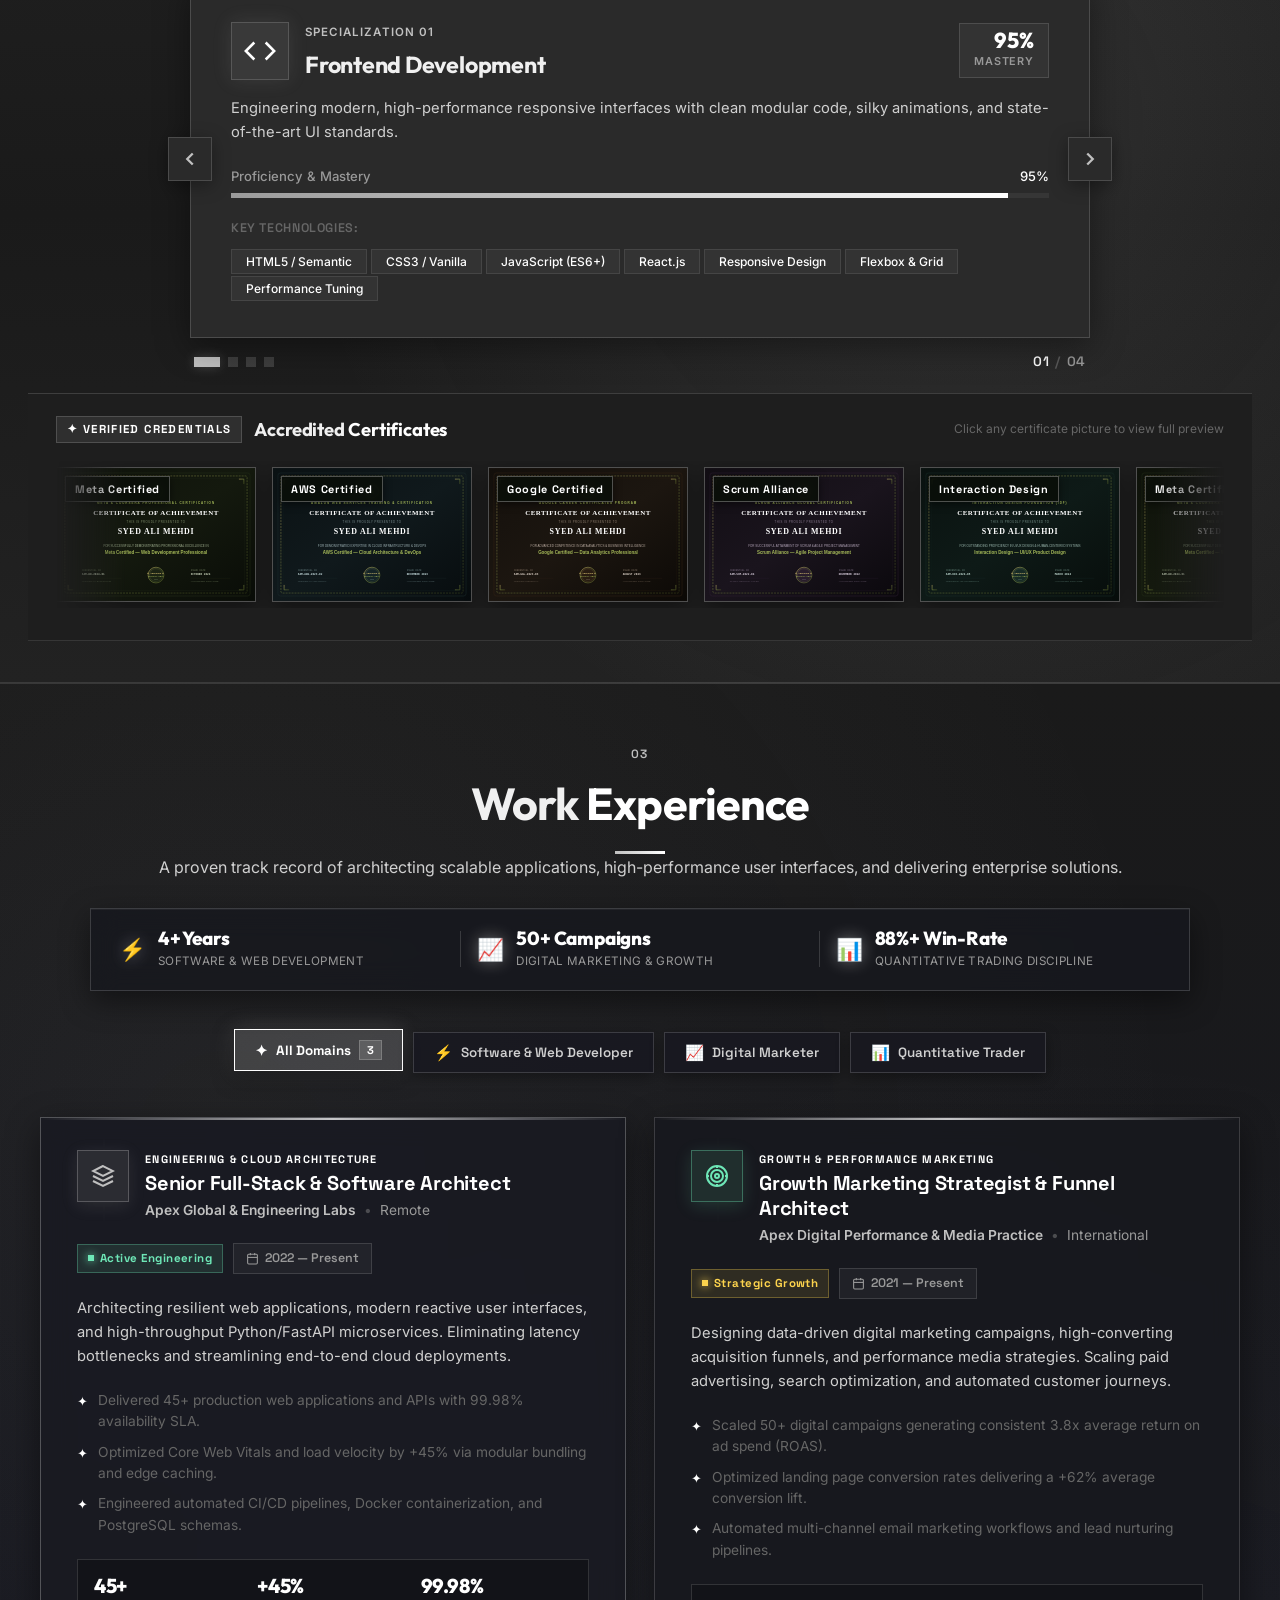
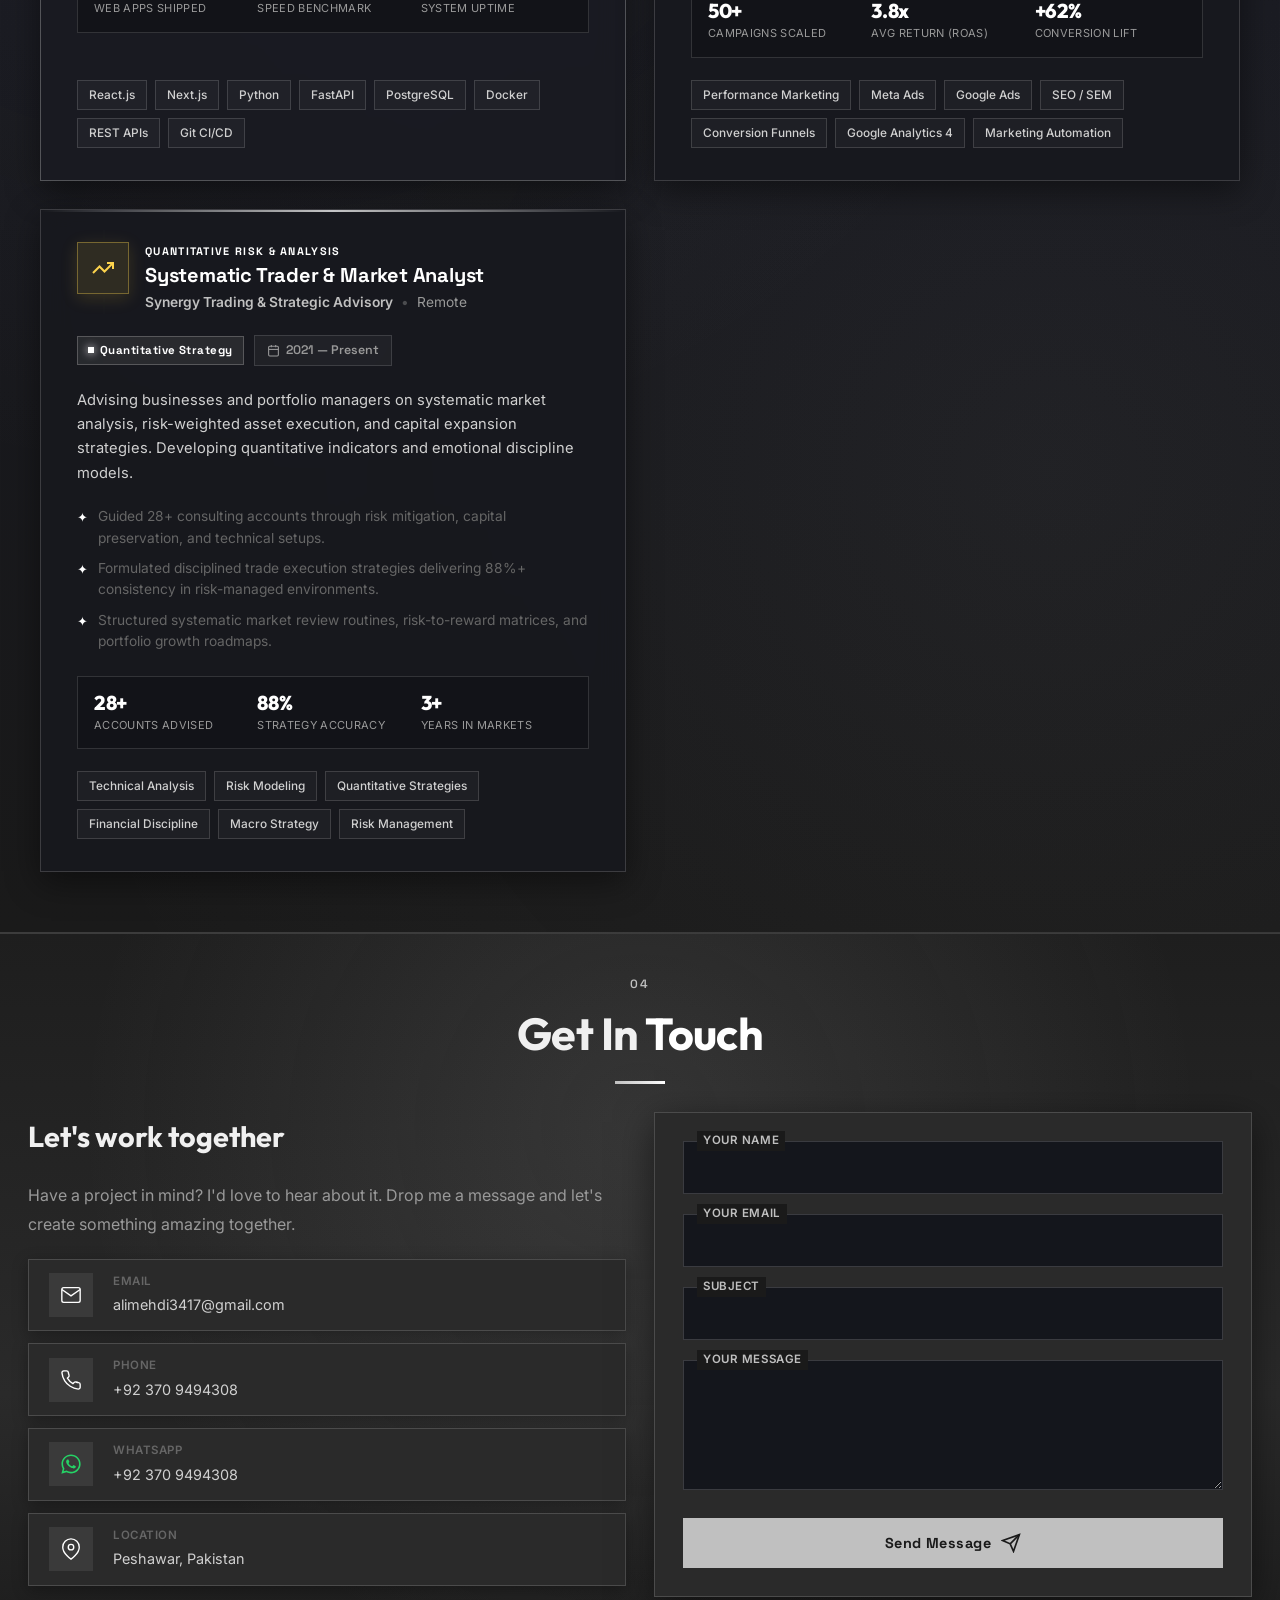
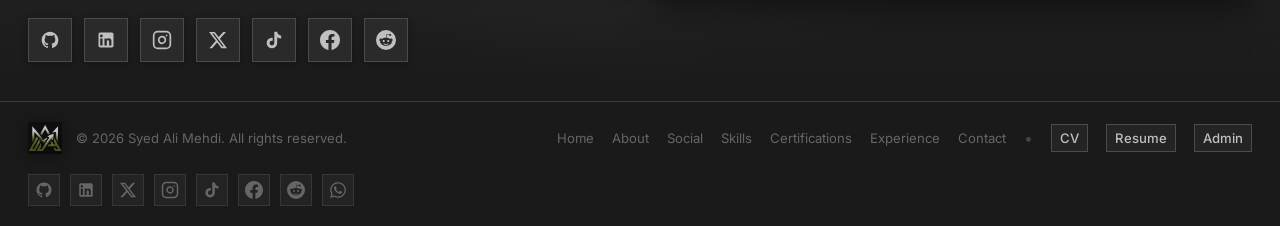
==== commit 843e5698: "Remove right side heading text from social presence section" ====
--- a/index.html
+++ b/index.html
@@ -399,14 +399,6 @@
 
                 <!-- RIGHT COLUMN: Direct Social Profiles & Verified Presence Panel -->
                 <div class="social-stats-col reveal reveal--right">
-                    <div class="social-stats-header">
-                        <span class="social-stats-badge">Audience &amp; Influence</span>
-                        <h3 class="social-stats-title">Community &amp; Developer Hub</h3>
-                        <p class="social-stats-desc">
-                            Directly connected across engineering, open-source, market analysis, and creator platforms.
-                        </p>
-                    </div>
-
                     <!-- Top 3 Quick Stats Bento (No Follower/Subscriber Counts) -->
                     <div class="social-metrics-bento">
                         <div class="social-metric-card">
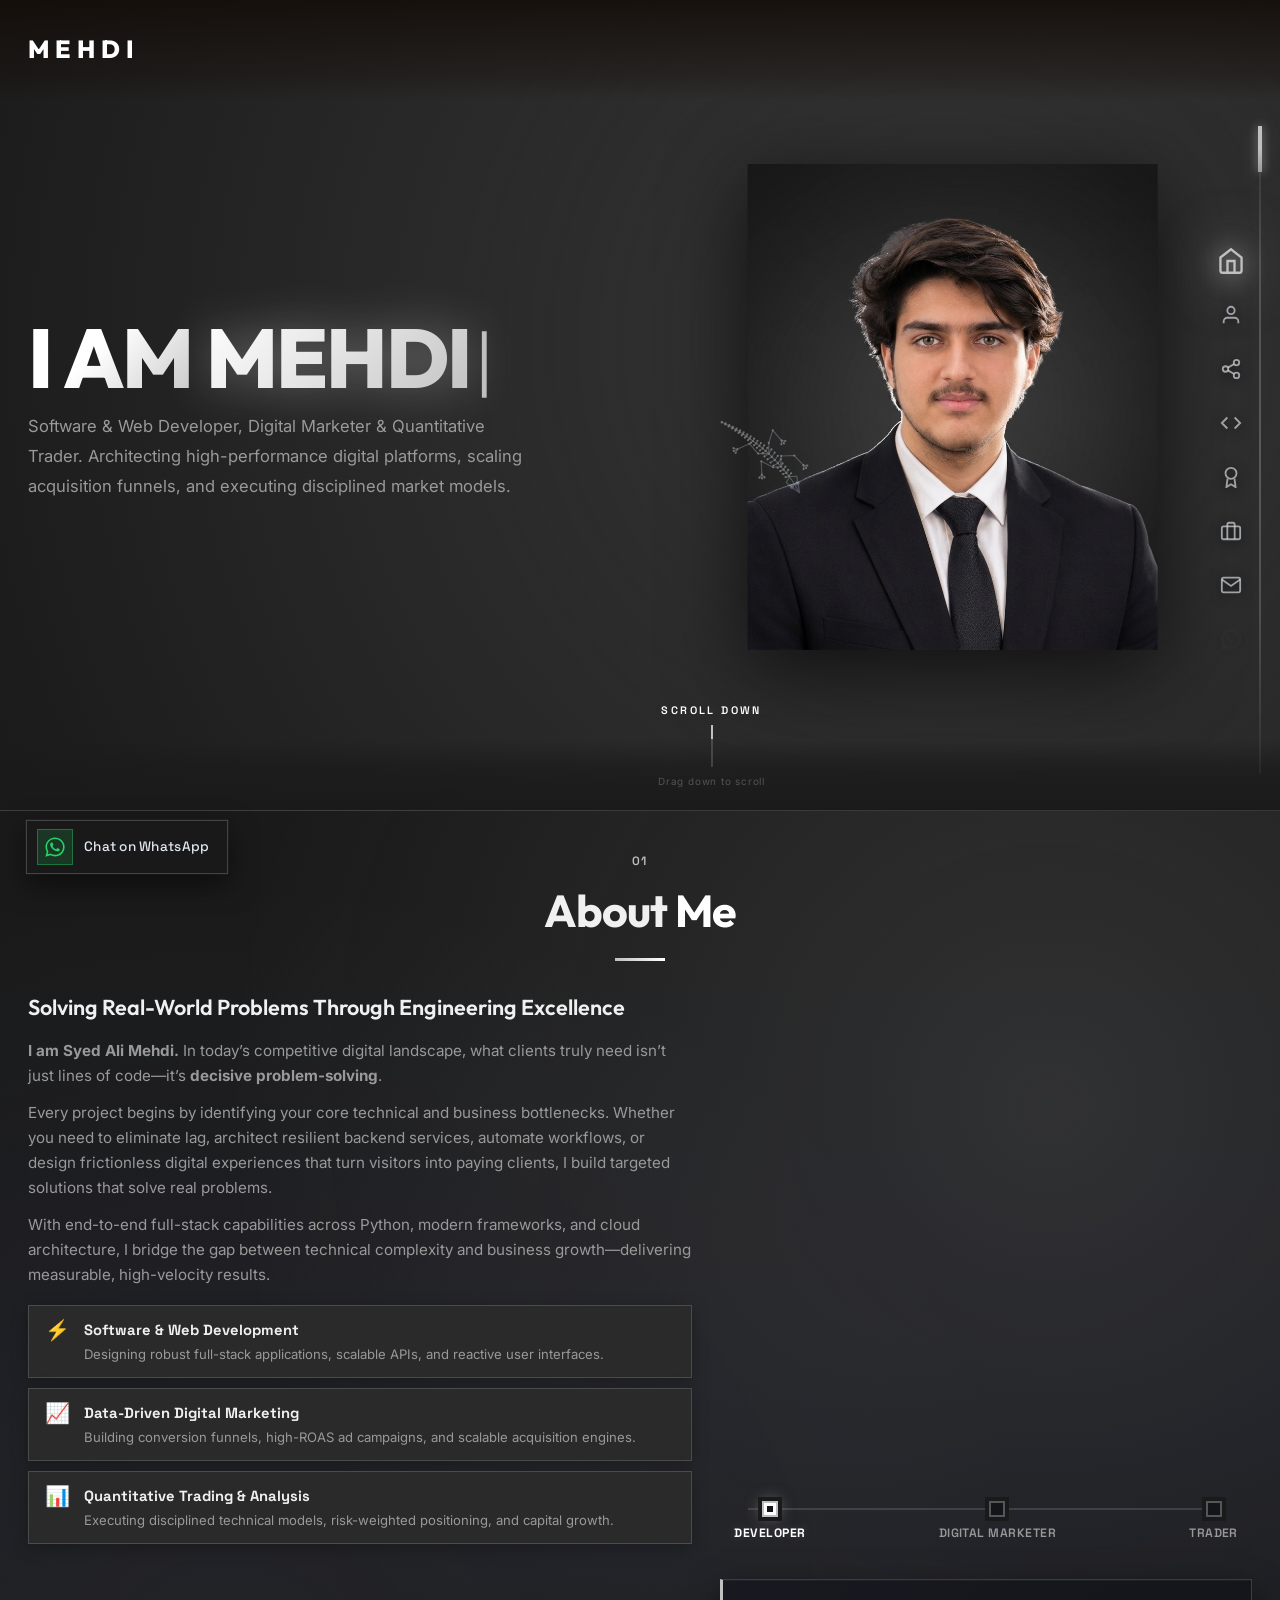
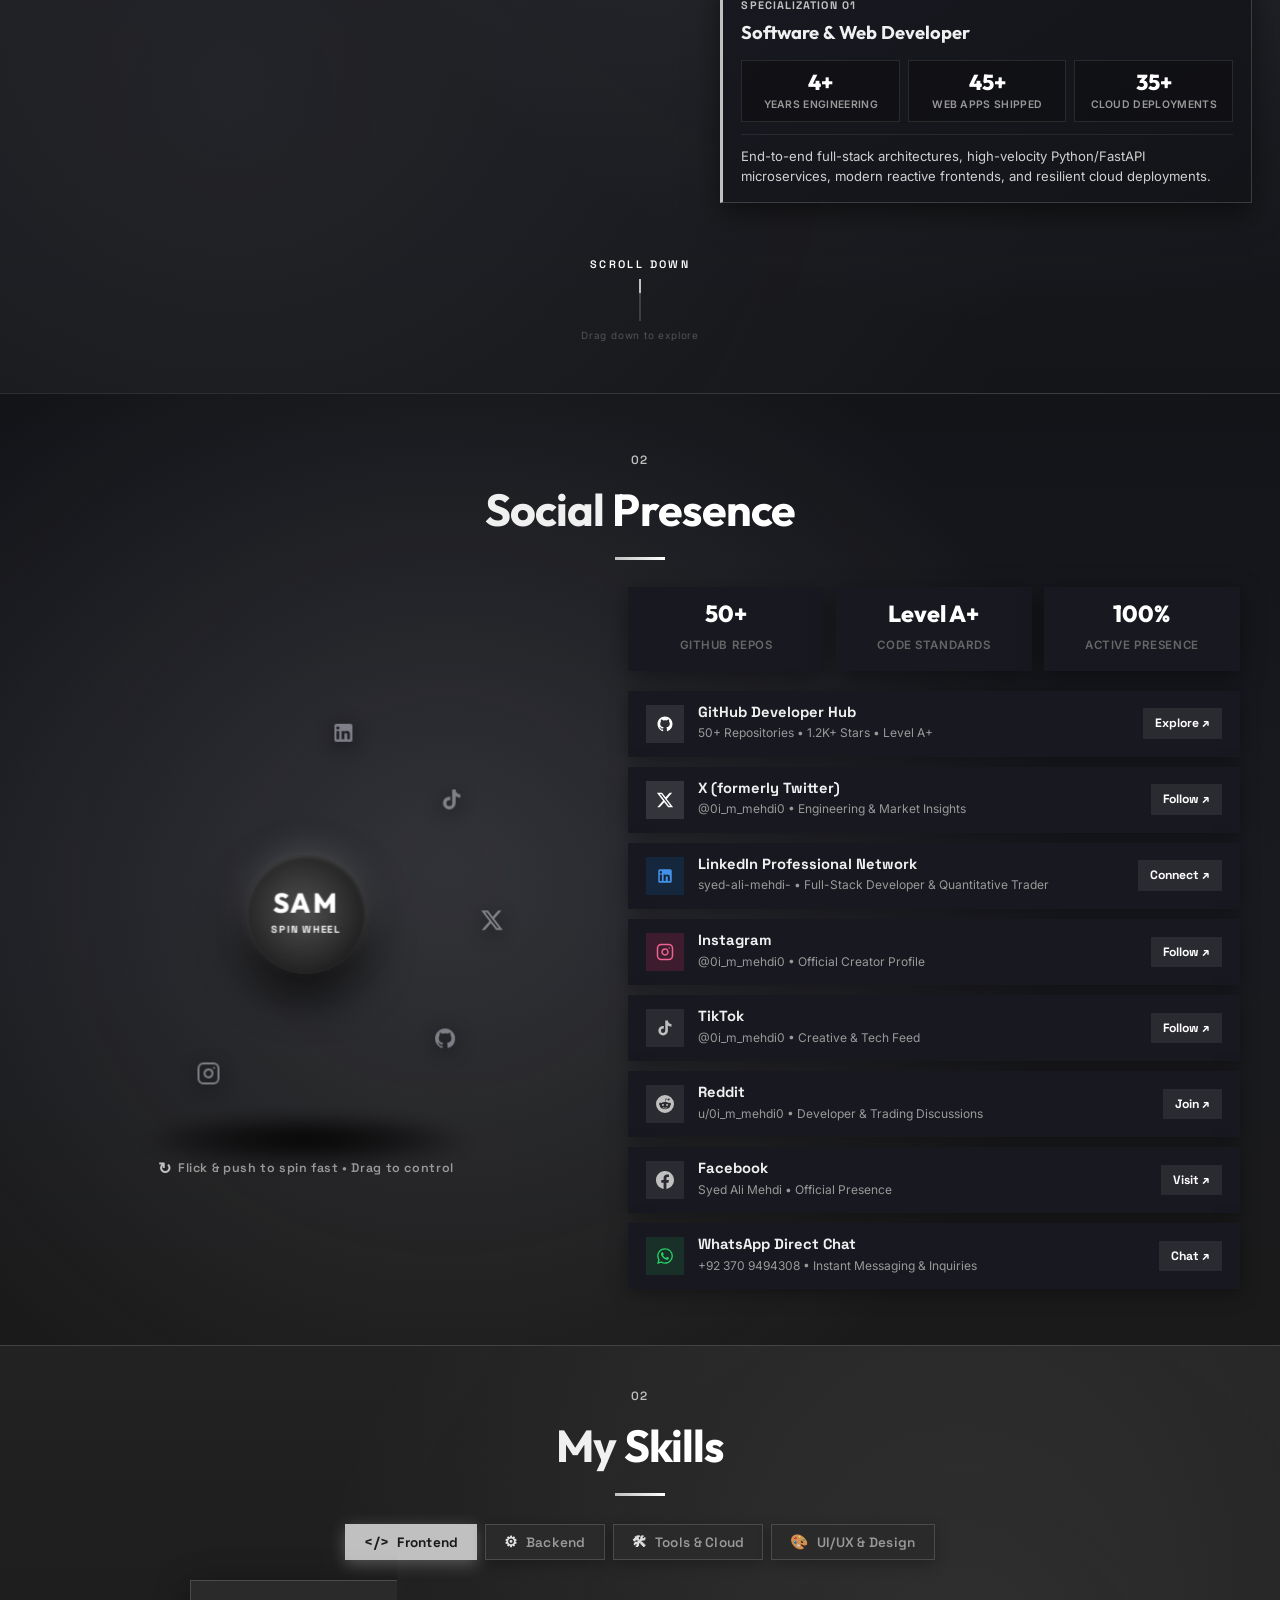
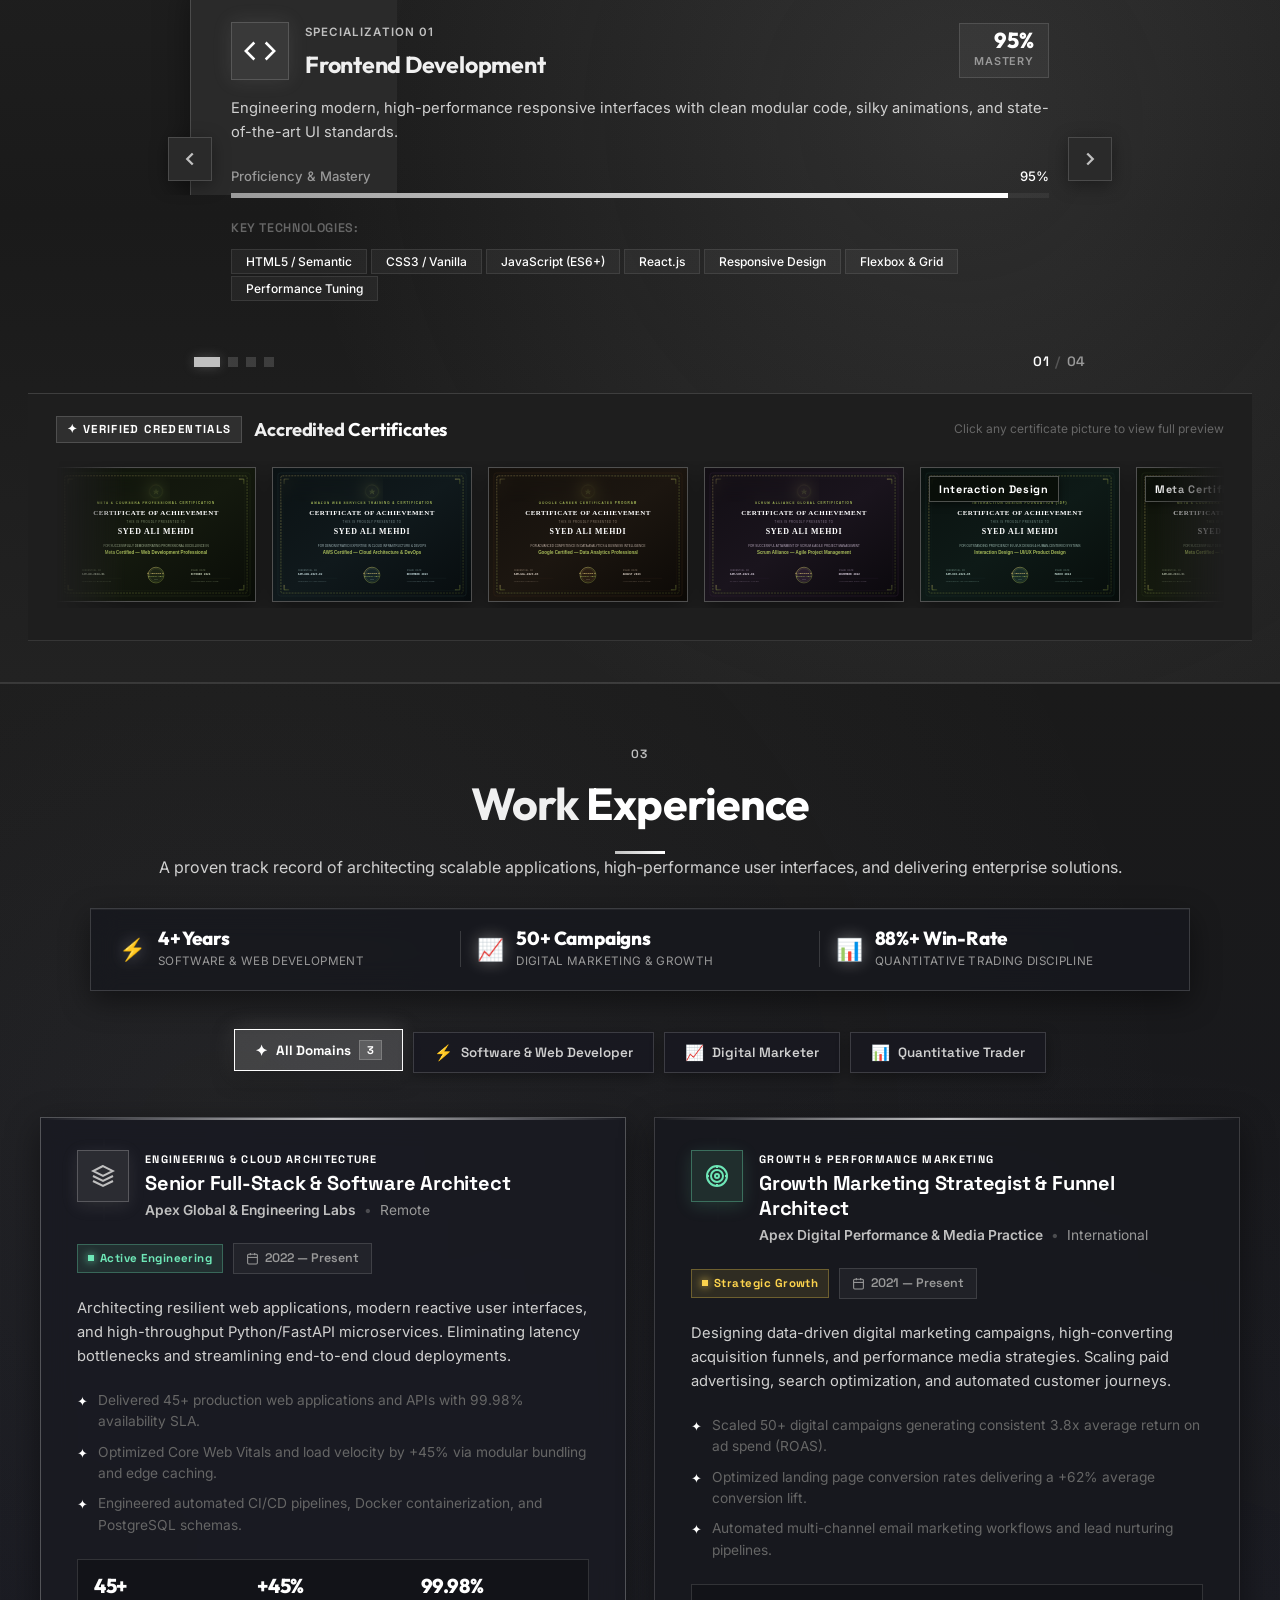
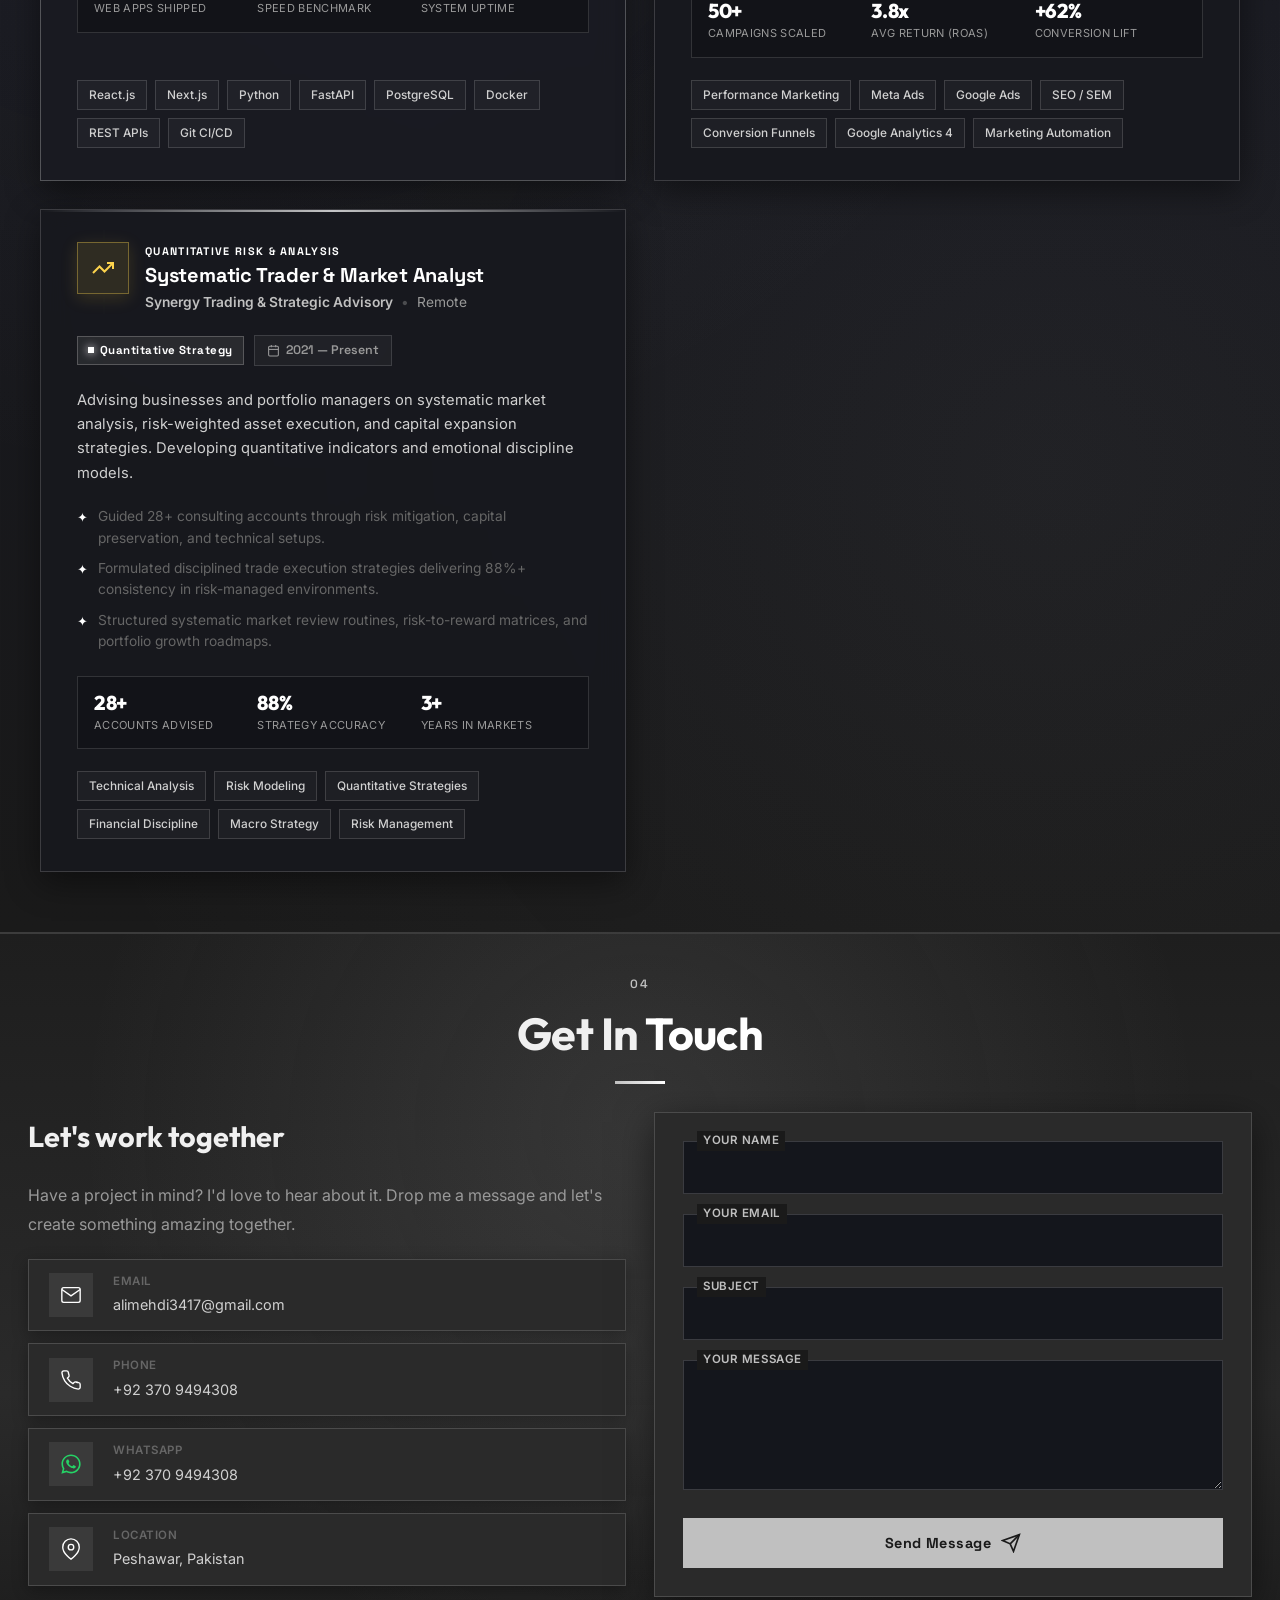
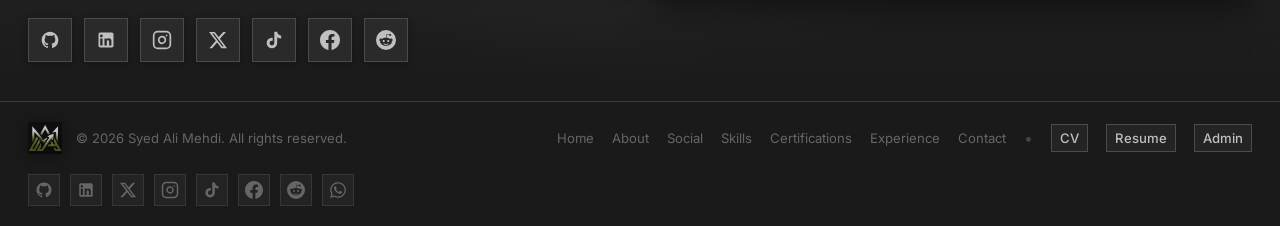
==== commit fa4cd136: "Remove all action buttons from top header section" ====
--- a/index.html
+++ b/index.html
@@ -156,17 +156,6 @@
                         <span class="brand-letter" data-orig="I">I</span>
                     </span>
                 </div>
-                <div class="site-header__actions">
-                    <a href="https://wa.me/923709494308?text=Hello%20Syed%20Ali%20Mehdi,%20I%20would%20like%20to%20discuss%20a%20project." target="_blank" rel="noopener noreferrer" class="site-header__icon-btn site-header__icon-btn--whatsapp" aria-label="WhatsApp" title="Chat on WhatsApp (+92 370 9494308)">
-                        <svg width="22" height="22" viewBox="0 0 448 512" fill="currentColor"><path d="M380.9 97.1C339 55.1 283.2 32 223.9 32c-122.4 0-222 99.6-222 222 0 39.1 10.2 77.3 29.6 111L0 480l117.7-30.9c32.4 17.7 68.9 27 106.1 27h.1c122.3 0 224.1-99.6 224.1-222 0-59.3-25.2-115-67.1-157zm-157 341.6c-33.2 0-65.7-8.9-94-25.7l-6.7-4-69.8 18.3L72 359.2l-4.4-7c-18.5-29.4-28.2-63.3-28.2-98.2 0-101.7 82.8-184.5 184.6-184.5 49.3 0 95.6 19.2 130.4 54.1 34.8 34.9 56.2 81.2 56.1 130.5 0 101.8-84.9 184.6-186.6 184.6zm101.2-138.2c-5.5-2.8-32.8-16.2-37.9-18-5.1-1.9-8.8-2.8-12.5 2.8-3.7 5.6-14.3 18-17.6 21.8-3.2 3.7-6.5 4.2-12 1.4-32.6-16.3-54-29.1-75.5-66-5.7-9.8 5.7-9.1 16.3-30.3 1.8-3.7.9-6.9-.5-9.7-1.4-2.8-12.5-30.1-17.1-41.2-4.5-10.8-9.1-9.3-12.5-9.5-3.2-.2-6.9-.2-10.6-.2-3.7 0-9.7 1.4-14.8 6.9-5.1 5.6-19.4 19-19.4 46.3 0 27.3 19.9 53.7 22.6 57.4 2.8 3.7 39.1 59.7 94.8 83.8 35.2 15.2 49 16.5 66.6 13.9 10.7-1.6 32.8-13.4 37.4-26.4 4.6-13 4.6-24.1 3.2-26.4-1.3-2.5-5-3.9-10.5-6.6z"/></svg>
-                    </a>
-                    <a href="resume.html" class="site-header__icon-btn site-header__icon-btn--resume" aria-label="Resume" title="View Resume">
-                        <svg width="22" height="22" viewBox="0 0 24 24" fill="none" stroke="currentColor" stroke-width="2" stroke-linecap="round" stroke-linejoin="round"><path d="M14 2H6a2 2 0 0 0-2 2v16a2 2 0 0 0 2 2h12a2 2 0 0 0 2-2V8z"/><polyline points="14 2 14 8 20 8"/><line x1="16" y1="13" x2="8" y2="13"/><line x1="16" y1="17" x2="8" y2="17"/><polyline points="10 9 9 9 8 9"/></svg>
-                    </a>
-                    <a href="#contact" class="site-header__icon-btn site-header__icon-btn--contact" aria-label="Get in touch" title="Get in touch">
-                        <svg width="22" height="22" viewBox="0 0 24 24" fill="none" stroke="currentColor" stroke-width="2.2" stroke-linecap="round" stroke-linejoin="round"><path d="M5 12h14"/><path d="m12 5 7 7-7 7"/></svg>
-                    </a>
-                </div>
             </div>
         </div>
 
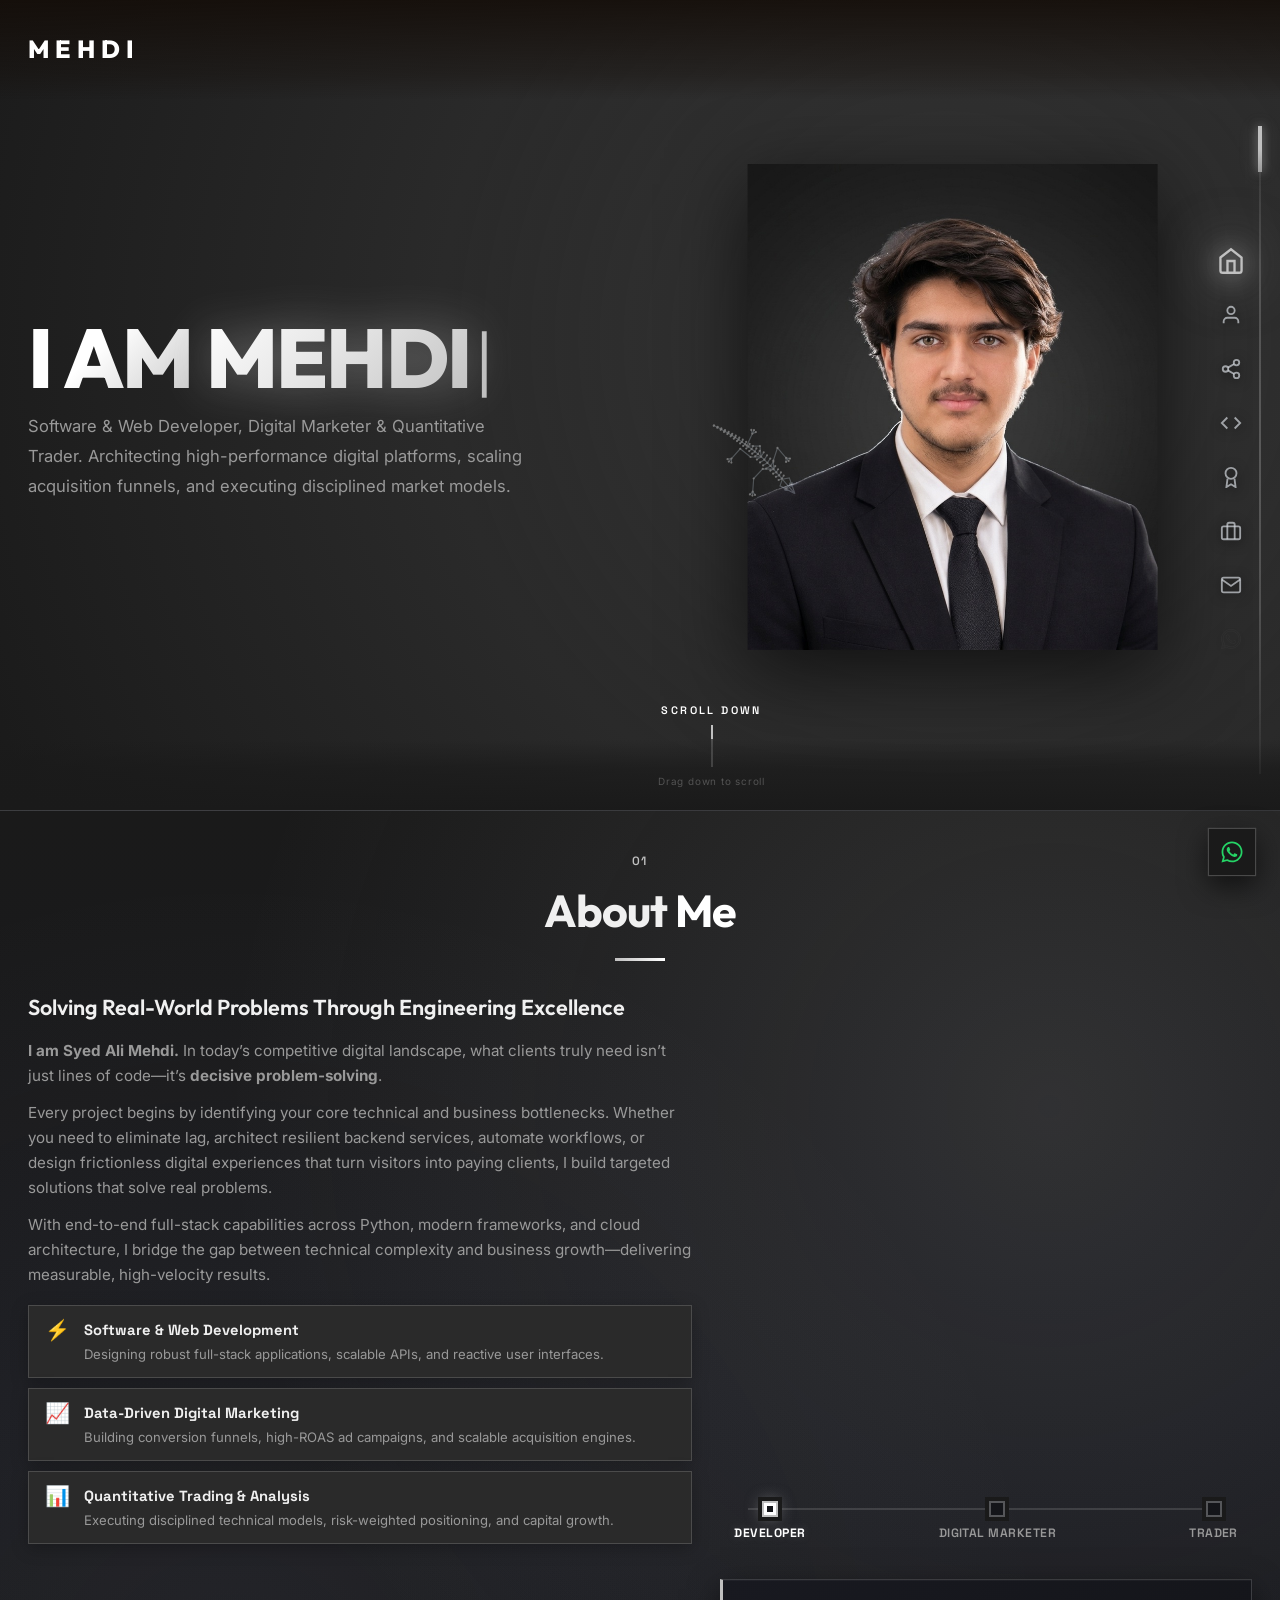
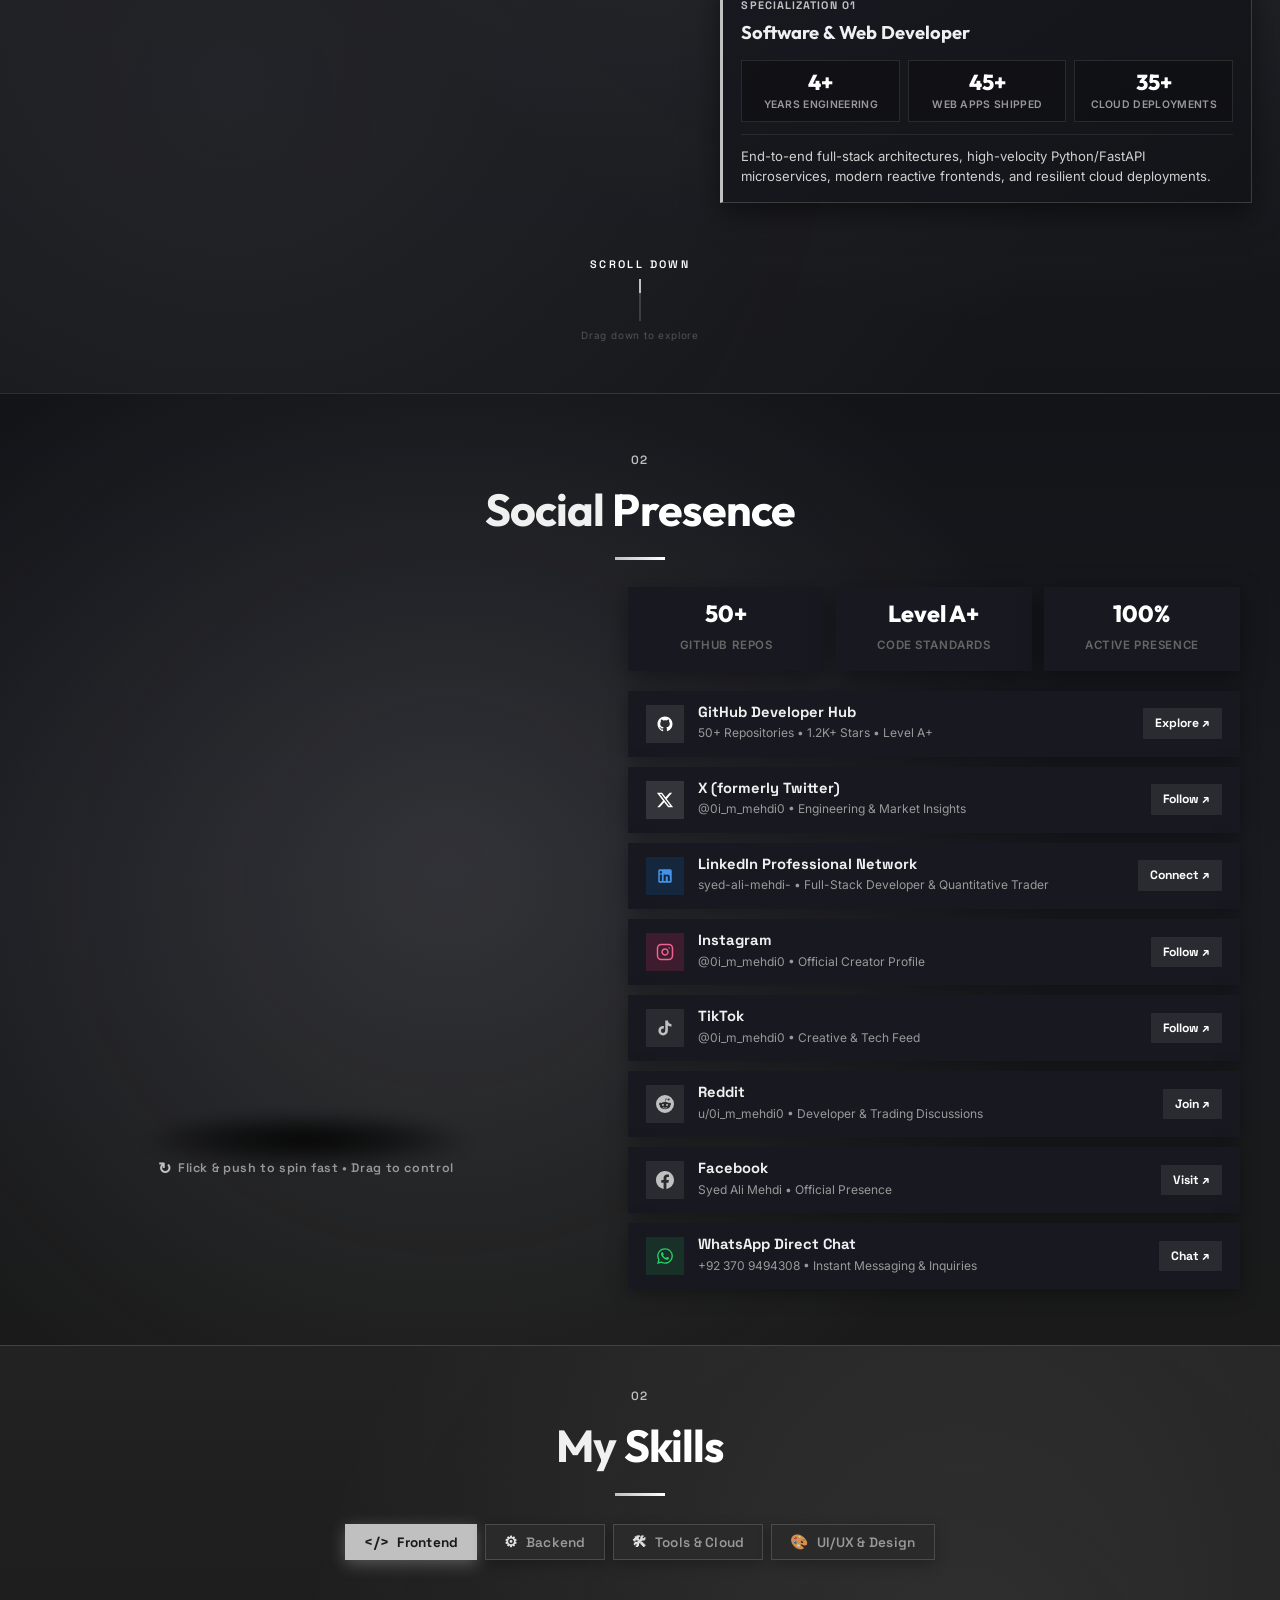
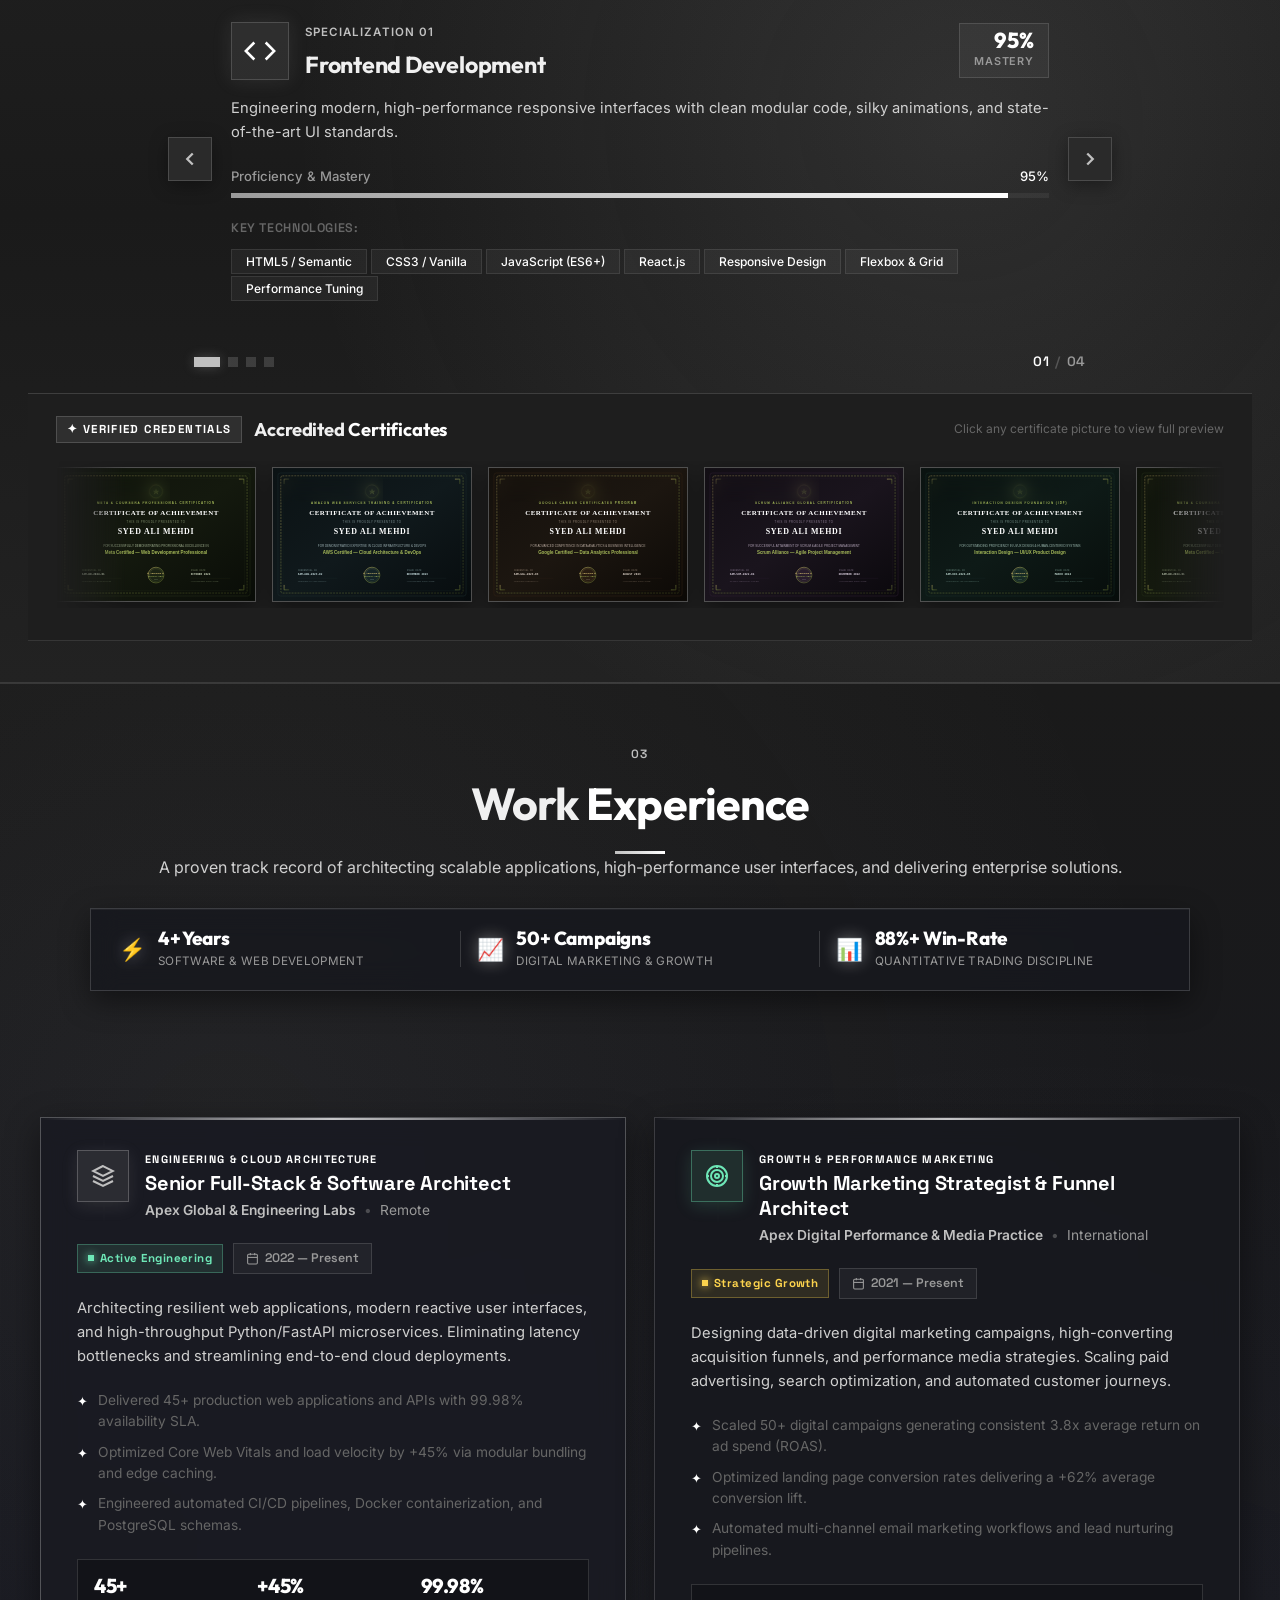
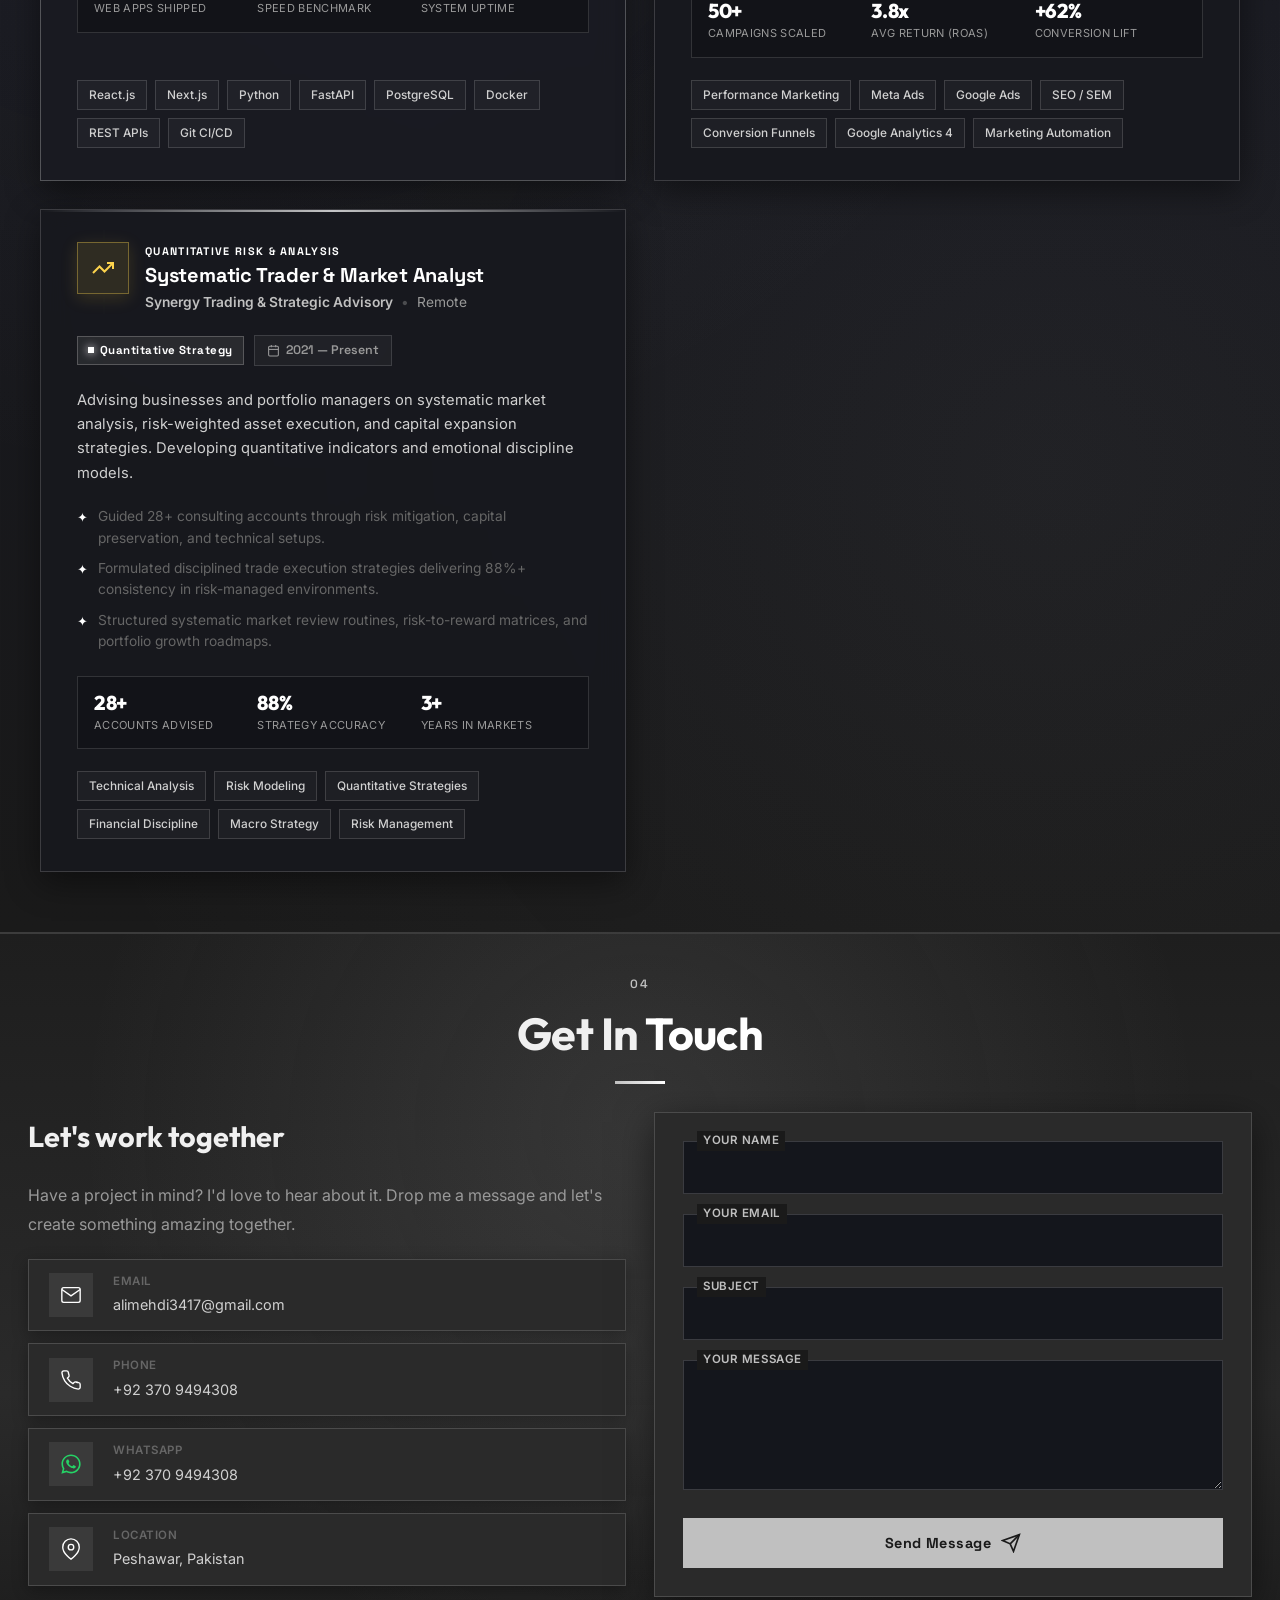
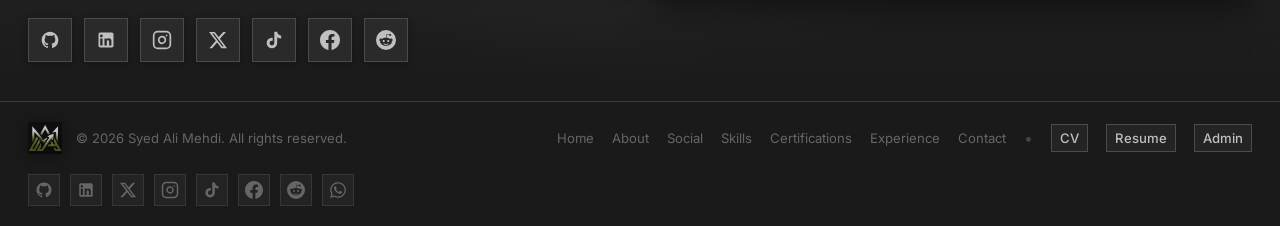
==== commit d05ebaea: "Convert floating WhatsApp button to right-side square icon with no text" ====
--- a/index.html
+++ b/index.html
@@ -1395,13 +1395,10 @@
         </div>
     </footer>
 
-    <!-- ========== FLOATING WHATSAPP QUICK ACTION BUTTON ========== -->
-    <a href="https://wa.me/923709494308?text=Hello%20Syed%20Ali%20Mehdi,%20I%20would%20like%20to%20discuss%20a%20project." target="_blank" rel="noopener noreferrer" class="whatsapp-floating-btn" id="whatsapp-floating-btn" aria-label="Chat with Syed Ali Mehdi on WhatsApp" title="Chat on WhatsApp (+92 370 9494308)">
-        <div class="whatsapp-floating-icon">
-            <span class="whatsapp-floating-pulse" aria-hidden="true"></span>
-            <svg width="22" height="22" viewBox="0 0 448 512" fill="currentColor"><path d="M380.9 97.1C339 55.1 283.2 32 223.9 32c-122.4 0-222 99.6-222 222 0 39.1 10.2 77.3 29.6 111L0 480l117.7-30.9c32.4 17.7 68.9 27 106.1 27h.1c122.3 0 224.1-99.6 224.1-222 0-59.3-25.2-115-67.1-157zm-157 341.6c-33.2 0-65.7-8.9-94-25.7l-6.7-4-69.8 18.3L72 359.2l-4.4-7c-18.5-29.4-28.2-63.3-28.2-98.2 0-101.7 82.8-184.5 184.6-184.5 49.3 0 95.6 19.2 130.4 54.1 34.8 34.9 56.2 81.2 56.1 130.5 0 101.8-84.9 184.6-186.6 184.6zm101.2-138.2c-5.5-2.8-32.8-16.2-37.9-18-5.1-1.9-8.8-2.8-12.5 2.8-3.7 5.6-14.3 18-17.6 21.8-3.2 3.7-6.5 4.2-12 1.4-32.6-16.3-54-29.1-75.5-66-5.7-9.8 5.7-9.1 16.3-30.3 1.8-3.7.9-6.9-.5-9.7-1.4-2.8-12.5-30.1-17.1-41.2-4.5-10.8-9.1-9.3-12.5-9.5-3.2-.2-6.9-.2-10.6-.2-3.7 0-9.7 1.4-14.8 6.9-5.1 5.6-19.4 19-19.4 46.3 0 27.3 19.9 53.7 22.6 57.4 2.8 3.7 39.1 59.7 94.8 83.8 35.2 15.2 49 16.5 66.6 13.9 10.7-1.6 32.8-13.4 37.4-26.4 4.6-13 4.6-24.1 3.2-26.4-1.3-2.5-5-3.9-10.5-6.6z"/></svg>
-        </div>
-        <span class="whatsapp-floating-label">Chat on WhatsApp</span>
+    <!-- ========== FLOATING WHATSAPP SQUARE BUTTON ========== -->
+    <a href="https://wa.me/923709494308?text=Hello%20Syed%20Ali%20Mehdi,%20I%20would%20like%20to%20discuss%20a%20project." target="_blank" rel="noopener noreferrer" class="whatsapp-floating-btn" id="whatsapp-floating-btn" aria-label="Chat on WhatsApp" title="Chat on WhatsApp (+92 370 9494308)">
+        <span class="whatsapp-floating-pulse" aria-hidden="true"></span>
+        <svg width="24" height="24" viewBox="0 0 448 512" fill="currentColor"><path d="M380.9 97.1C339 55.1 283.2 32 223.9 32c-122.4 0-222 99.6-222 222 0 39.1 10.2 77.3 29.6 111L0 480l117.7-30.9c32.4 17.7 68.9 27 106.1 27h.1c122.3 0 224.1-99.6 224.1-222 0-59.3-25.2-115-67.1-157zm-157 341.6c-33.2 0-65.7-8.9-94-25.7l-6.7-4-69.8 18.3L72 359.2l-4.4-7c-18.5-29.4-28.2-63.3-28.2-98.2 0-101.7 82.8-184.5 184.6-184.5 49.3 0 95.6 19.2 130.4 54.1 34.8 34.9 56.2 81.2 56.1 130.5 0 101.8-84.9 184.6-186.6 184.6zm101.2-138.2c-5.5-2.8-32.8-16.2-37.9-18-5.1-1.9-8.8-2.8-12.5 2.8-3.7 5.6-14.3 18-17.6 21.8-3.2 3.7-6.5 4.2-12 1.4-32.6-16.3-54-29.1-75.5-66-5.7-9.8 5.7-9.1 16.3-30.3 1.8-3.7.9-6.9-.5-9.7-1.4-2.8-12.5-30.1-17.1-41.2-4.5-10.8-9.1-9.3-12.5-9.5-3.2-.2-6.9-.2-10.6-.2-3.7 0-9.7 1.4-14.8 6.9-5.1 5.6-19.4 19-19.4 46.3 0 27.3 19.9 53.7 22.6 57.4 2.8 3.7 39.1 59.7 94.8 83.8 35.2 15.2 49 16.5 66.6 13.9 10.7-1.6 32.8-13.4 37.4-26.4 4.6-13 4.6-24.1 3.2-26.4-1.3-2.5-5-3.9-10.5-6.6z"/></svg>
     </a>
 
     <script src="script.js?v=4.0"></script>
--- a/style.css
+++ b/style.css
@@ -4823,54 +4823,37 @@
 }
 
 /* ==========================================================================
-   FLOATING WHATSAPP BUTTON (CHARCOAL GREY & MOONLIGHT SILVER GLASSMORPHISM)
+   FLOATING WHATSAPP BUTTON (SQUARE LOGO, RIGHT SIDE)
    ========================================================================== */
 .whatsapp-floating-btn {
     position: fixed;
-    bottom: 26px;
-    left: 26px;
+    bottom: 24px;
+    right: 24px;
+    left: auto;
+    width: 48px;
+    height: 48px;
     z-index: 998;
     display: inline-flex;
     align-items: center;
-    gap: 11px;
-    padding: 8px 18px 8px 10px;
-    background: rgba(26, 26, 26, 0.88);
+    justify-content: center;
+    padding: 0;
+    background: rgba(26, 26, 26, 0.92);
     backdrop-filter: blur(14px);
     -webkit-backdrop-filter: blur(14px);
-    border: 1px solid rgba(192, 192, 192, 0.25);
-    border-radius: 9999px;
-    box-shadow: 0 10px 28px rgba(0, 0, 0, 0.5), 0 0 1px rgba(192, 192, 192, 0.35);
-    color: #E5E7EB;
+    border: 1px solid rgba(192, 192, 192, 0.28);
+    border-radius: 12px;
+    box-shadow: 0 10px 28px rgba(0, 0, 0, 0.6), 0 0 1px rgba(192, 192, 192, 0.35);
+    color: #25D366;
     text-decoration: none;
     cursor: pointer;
-    transition: transform 0.3s cubic-bezier(0.16, 1, 0.3, 1), box-shadow 0.3s ease, border-color 0.3s ease;
+    transition: transform 0.25s cubic-bezier(0.16, 1, 0.3, 1), box-shadow 0.25s ease, border-color 0.25s ease;
 }
 
 .whatsapp-floating-btn:hover {
-    transform: translateY(-3px) scale(1.02);
-    border-color: rgba(192, 192, 192, 0.6);
-    box-shadow: 0 14px 34px rgba(0, 0, 0, 0.65), 0 0 20px rgba(37, 211, 102, 0.3);
-    color: #FFFFFF;
-}
-
-.whatsapp-floating-icon {
-    position: relative;
-    width: 36px;
-    height: 36px;
-    border-radius: 50%;
-    background: rgba(37, 211, 102, 0.16);
-    border: 1px solid rgba(37, 211, 102, 0.4);
+    transform: translateY(-3px) scale(1.06);
+    border-color: rgba(192, 192, 192, 0.7);
+    box-shadow: 0 14px 34px rgba(0, 0, 0, 0.75), 0 0 20px rgba(37, 211, 102, 0.4);
     color: #25D366;
-    display: flex;
-    align-items: center;
-    justify-content: center;
-    flex-shrink: 0;
-    transition: transform 0.25s ease, background 0.25s ease;
-}
-
-.whatsapp-floating-btn:hover .whatsapp-floating-icon {
-    transform: scale(1.08) rotate(4deg);
-    background: rgba(37, 211, 102, 0.24);
 }
 
 .whatsapp-floating-pulse {
@@ -4879,7 +4862,7 @@
     left: 0;
     width: 100%;
     height: 100%;
-    border-radius: 50%;
+    border-radius: 12px;
     box-shadow: 0 0 0 0 rgba(37, 211, 102, 0.55);
     animation: waPulseGlow 2.4s infinite;
     pointer-events: none;
@@ -4890,24 +4873,11 @@
         box-shadow: 0 0 0 0 rgba(37, 211, 102, 0.6);
     }
     70% {
-        box-shadow: 0 0 0 12px rgba(37, 211, 102, 0);
+        box-shadow: 0 0 0 10px rgba(37, 211, 102, 0);
     }
     100% {
         box-shadow: 0 0 0 0 rgba(37, 211, 102, 0);
     }
-}
-
-.whatsapp-floating-label {
-    font-family: var(--font-primary, 'Space Grotesk', sans-serif);
-    font-size: 0.85rem;
-    font-weight: 500;
-    color: #E2E8F0;
-    letter-spacing: 0.02em;
-    white-space: nowrap;
-}
-
-.whatsapp-floating-btn:hover .whatsapp-floating-label {
-    color: #FFFFFF;
 }
 
 /* Float nav dock WhatsApp item */
@@ -4929,17 +4899,11 @@
 @media (max-width: 640px) {
     .whatsapp-floating-btn {
         bottom: 18px;
-        left: 16px;
-        padding: 5px;
-        gap: 0;
-        border-radius: 50%;
-    }
-    .whatsapp-floating-label {
-        display: none;
-    }
-    .whatsapp-floating-icon {
-        width: 42px;
-        height: 42px;
-    }
-}
-
+        right: 16px;
+        left: auto;
+        width: 44px;
+        height: 44px;
+        border-radius: 10px;
+    }
+}
+
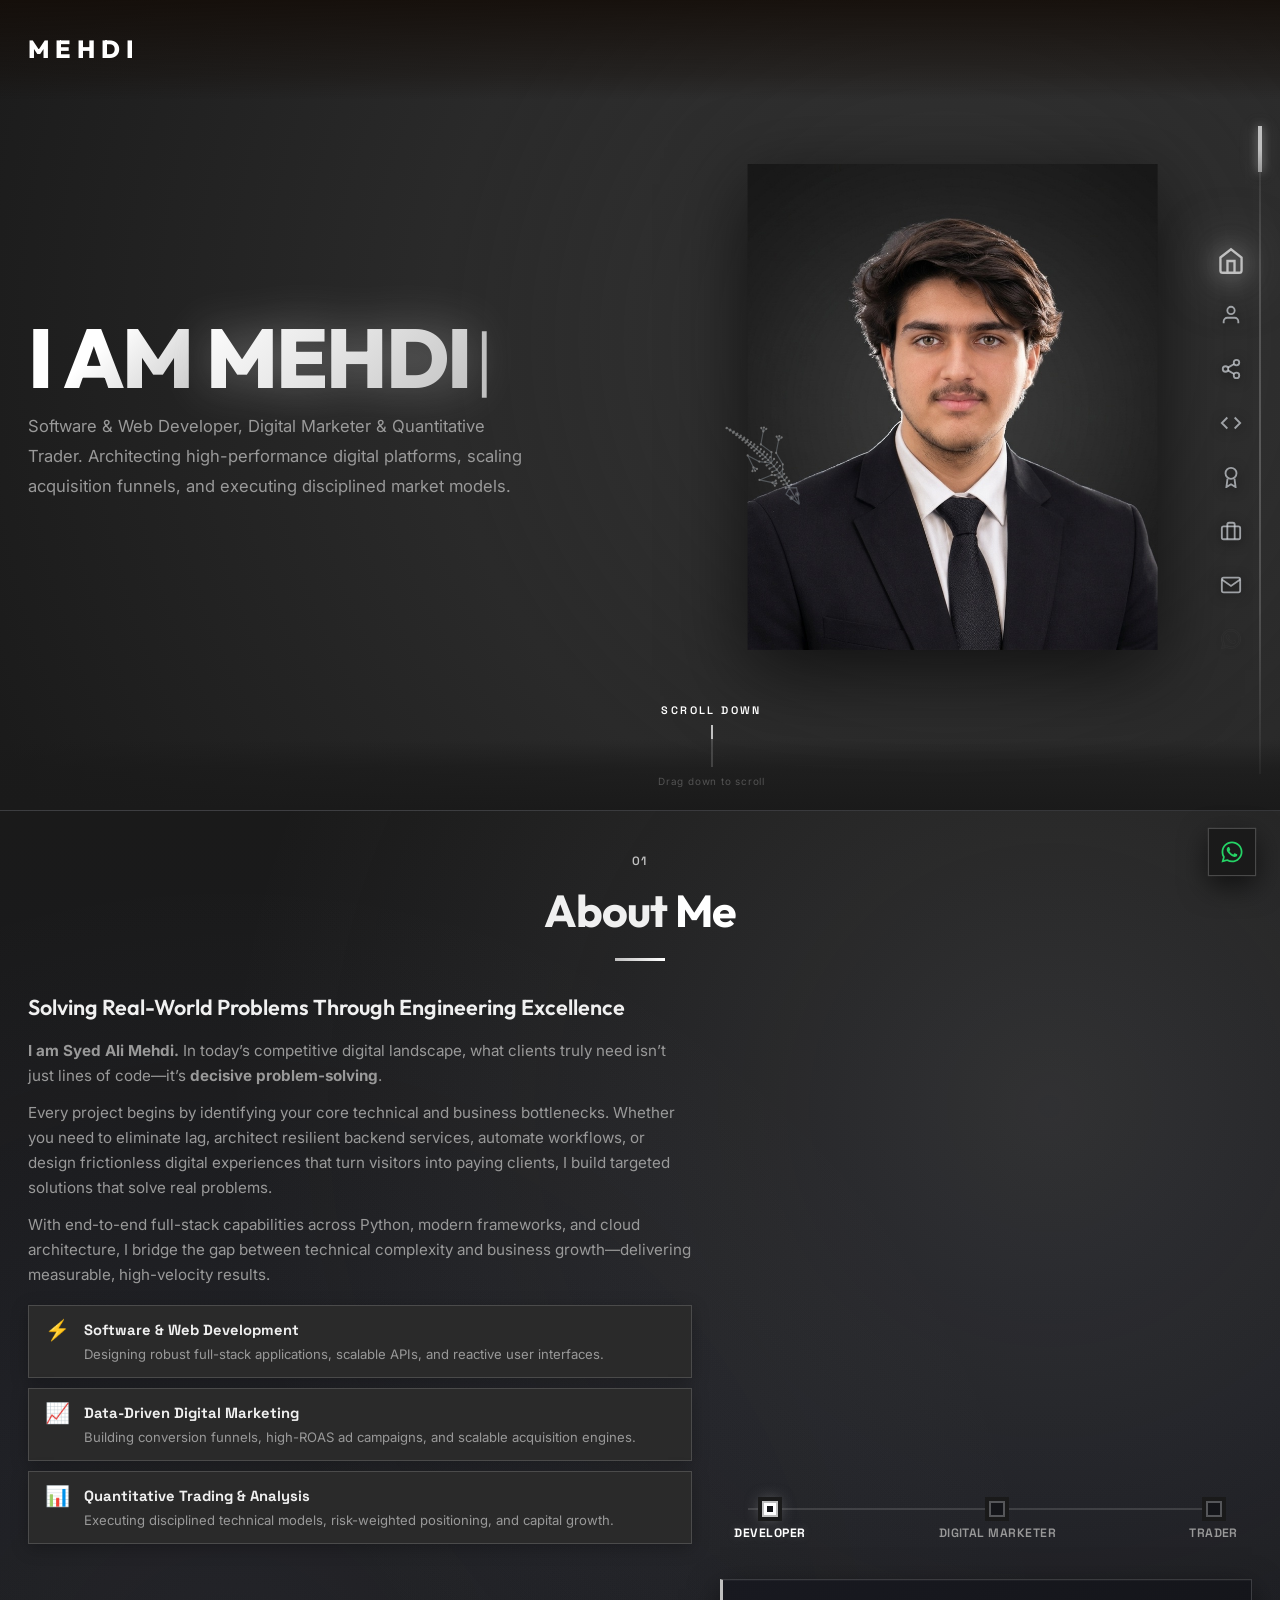
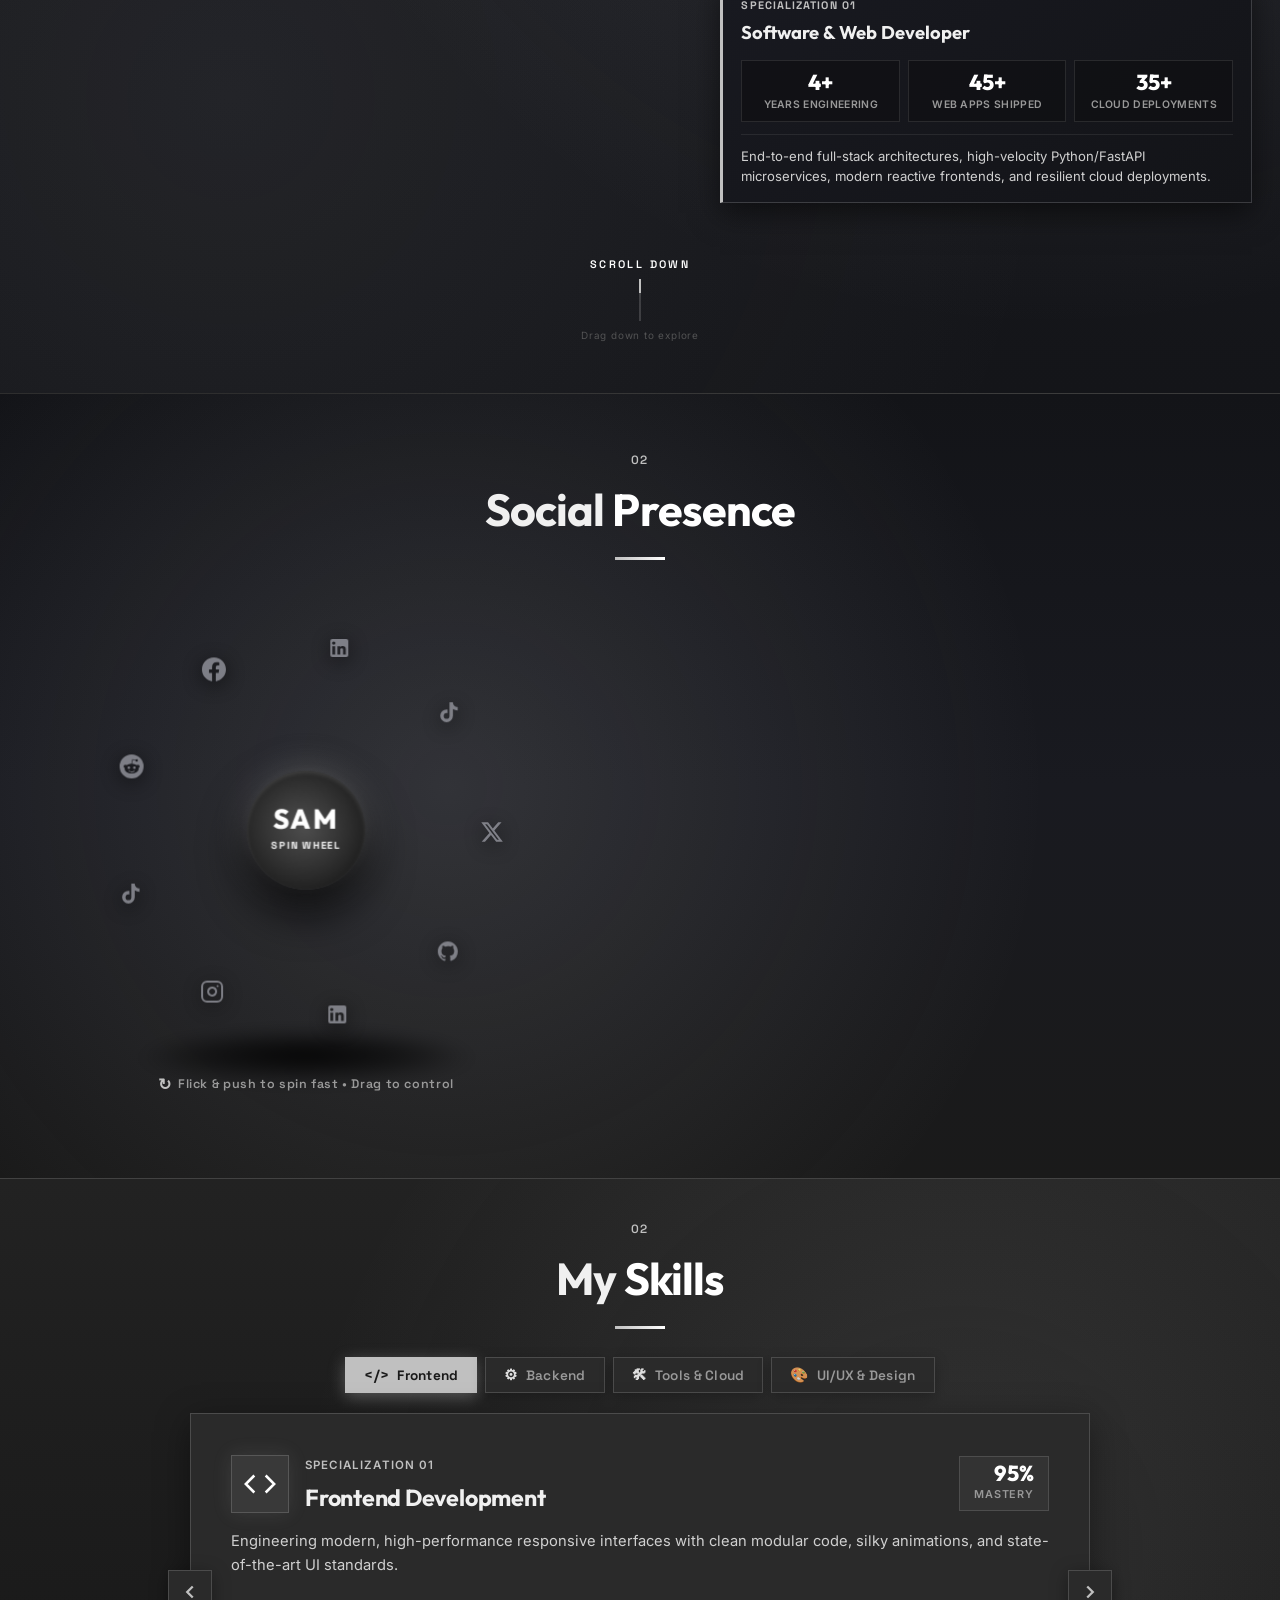
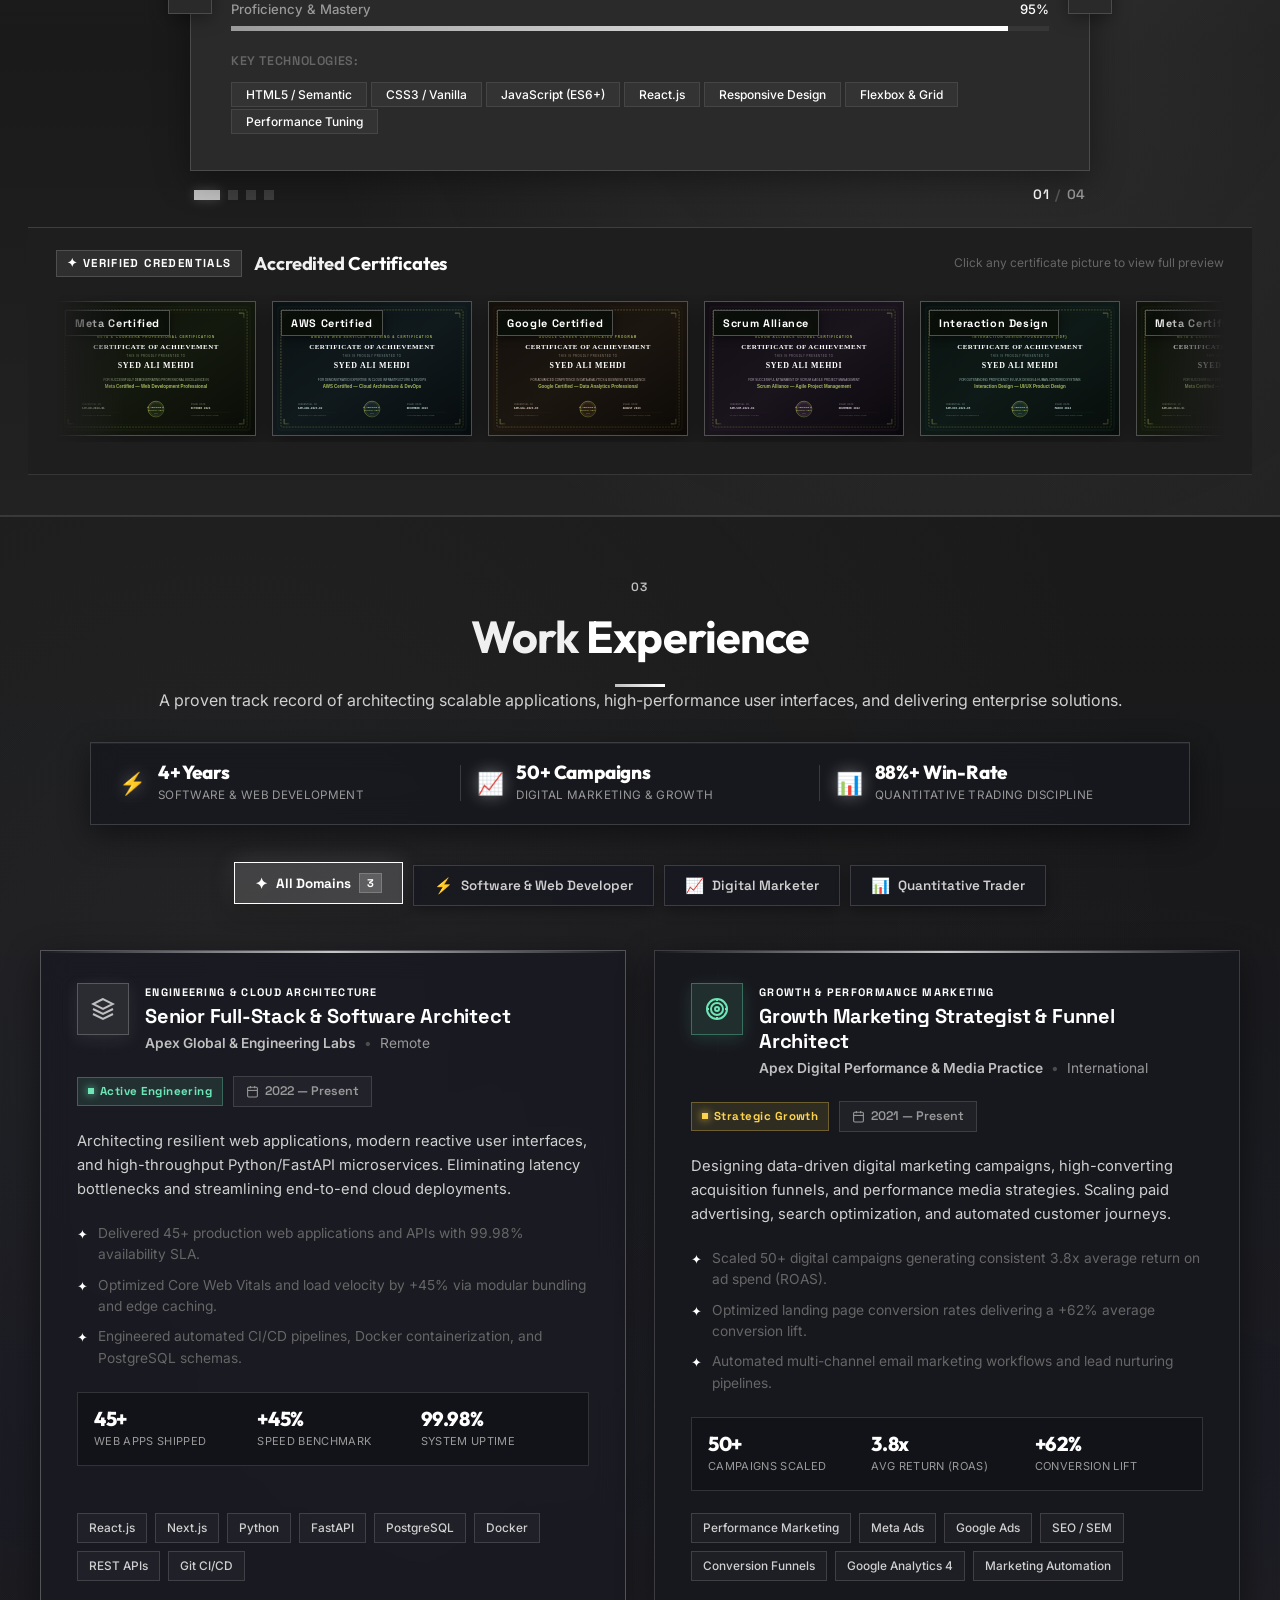
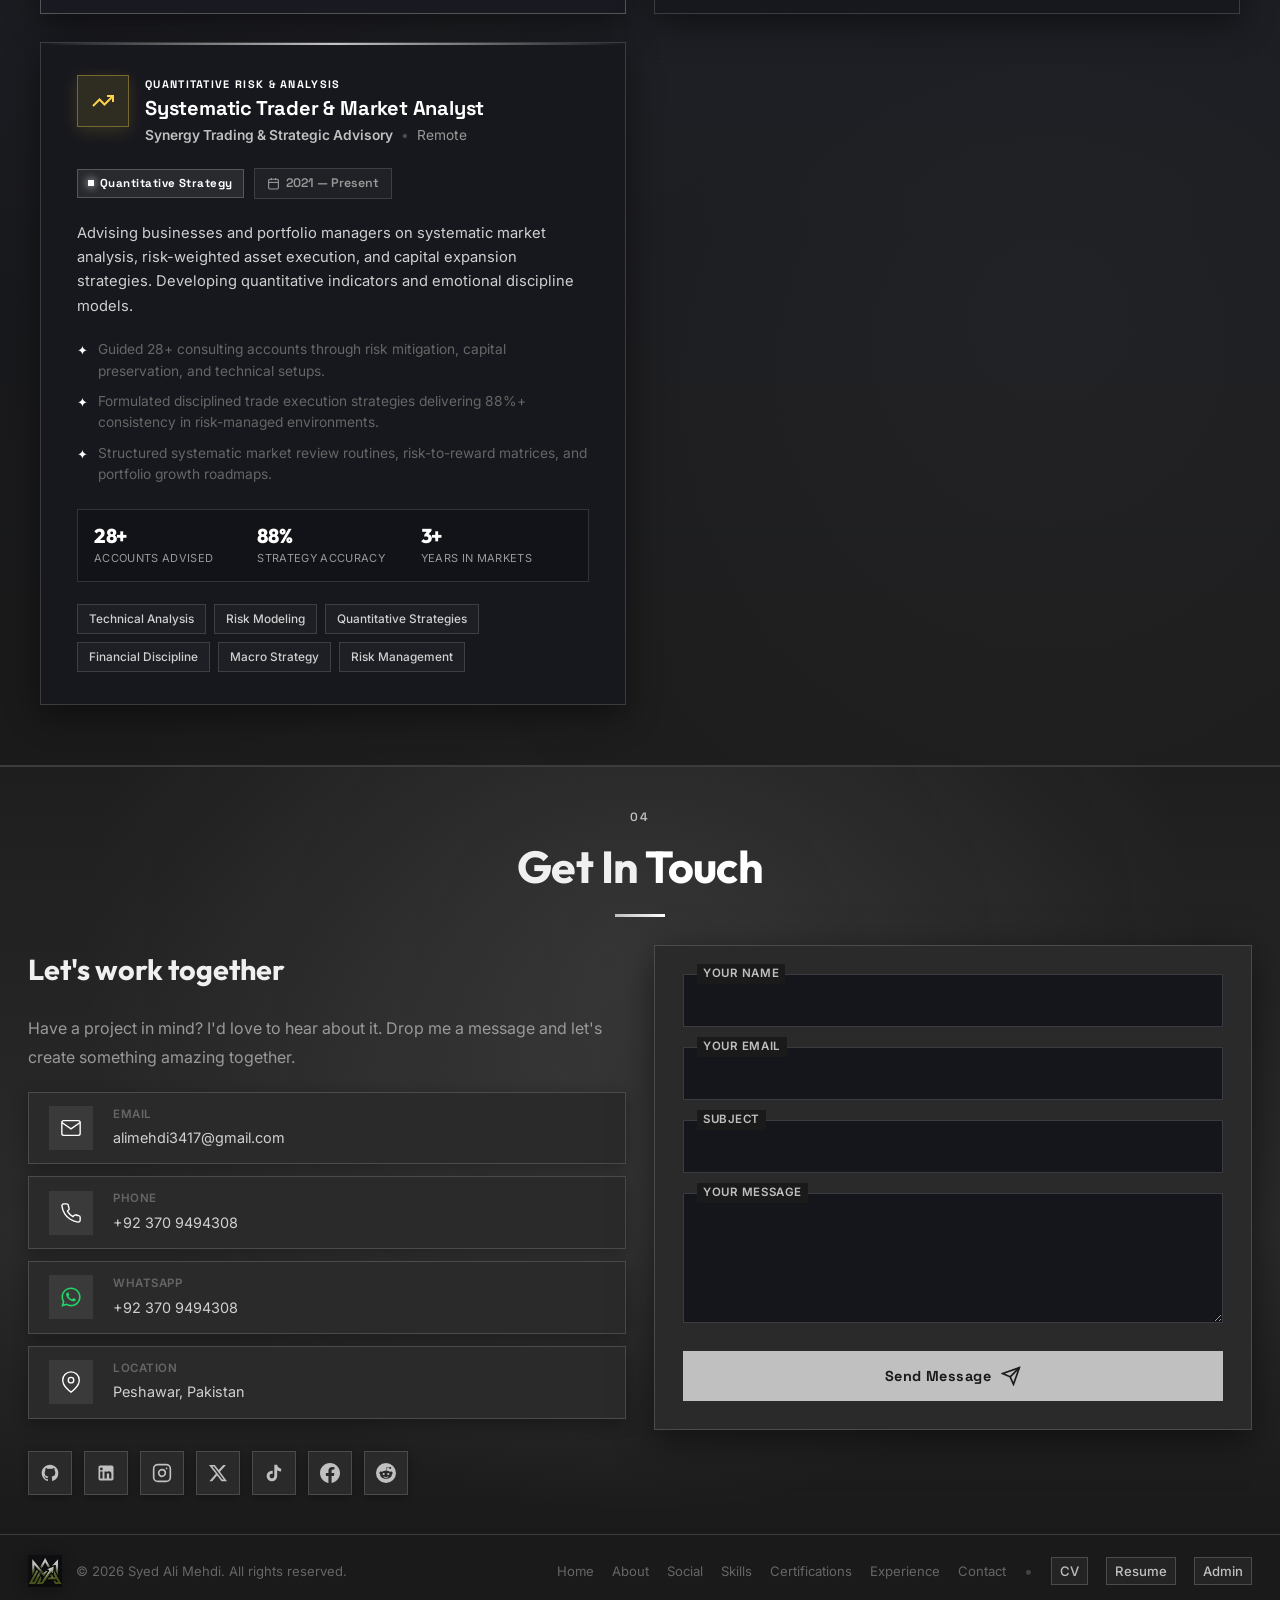
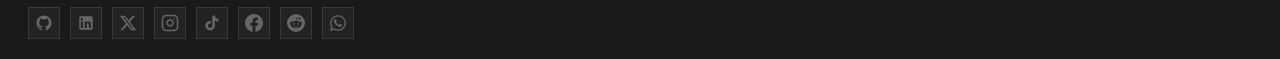
==== commit 722f30b3: "Remove right column (stats cards + platform rows) from Social Presence section" ====
--- a/index.html
+++ b/index.html
@@ -385,140 +385,6 @@
                     </div>
                     <p class="social-circle-instruction"><span>↻</span> Flick &amp; push to spin fast • Drag to control</p>
                 </div>
-
-                <!-- RIGHT COLUMN: Direct Social Profiles & Verified Presence Panel -->
-                <div class="social-stats-col reveal reveal--right">
-                    <!-- Top 3 Quick Stats Bento (No Follower/Subscriber Counts) -->
-                    <div class="social-metrics-bento">
-                        <div class="social-metric-card">
-                            <span class="social-metric-num">50+</span>
-                            <span class="social-metric-label">GitHub Repos</span>
-                        </div>
-                        <div class="social-metric-card">
-                            <span class="social-metric-num">Level A+</span>
-                            <span class="social-metric-label">Code Standards</span>
-                        </div>
-                        <div class="social-metric-card">
-                            <span class="social-metric-num">100%</span>
-                            <span class="social-metric-label">Active Presence</span>
-                        </div>
-                    </div>
-
-                    <!-- Detailed Platform Compact Rows (Direct Clickable Profiles, Zero Follower/Sub Counts) -->
-                    <div class="social-platform-rows">
-                        <!-- GitHub -->
-                        <a href="https://github.com/Alimehdi-tdf" target="_blank" rel="noopener noreferrer" class="social-platform-row">
-                            <div class="social-row-left">
-                                <span class="social-row-icon social-row-icon--github">
-                                    <svg width="18" height="18" viewBox="0 0 24 24" fill="currentColor"><path fill-rule="evenodd" clip-rule="evenodd" d="M12 2C6.477 2 2 6.484 2 12.017c0 4.425 2.865 8.18 6.839 9.504.5.092.682-.217.682-.483 0-.237-.008-.868-.013-1.703-2.782.605-3.369-1.343-3.369-1.343-.454-1.158-1.11-1.466-1.11-1.466-.908-.62.069-.608.069-.608 1.003.07 1.53 1.032 1.53 1.032.892 1.53 2.341 1.088 2.91.832.092-.647.35-1.088.636-1.338-2.22-.253-4.555-1.113-4.555-4.951 0-1.093.39-1.988 1.029-2.688-.103-.253-.446-1.272.098-2.65 0 0 .84-.27 2.75 1.026A9.564 9.564 0 0112 6.844c.85.004 1.705.115 2.504.337 1.909-1.296 2.747-1.027 2.747-1.027.546 1.379.202 2.398.1 2.651.64.7 1.028 1.595 1.028 2.688 0 3.848-2.339 4.695-4.566 4.943.359.309.678.92.678 1.855 0 1.338-.012 2.419-.012 2.747 0 .268.18.58.688.482A10.019 10.019 0 0022 12.017C22 6.484 17.522 2 12 2z"/></svg>
-                                </span>
-                                <div>
-                                    <h4 class="social-row-name">GitHub Developer Hub</h4>
-                                    <span class="social-row-meta">50+ Repositories • 1.2K+ Stars • Level A+</span>
-                                </div>
-                            </div>
-                            <span class="social-row-action">Explore ↗</span>
-                        </a>
-
-                        <!-- X (formerly Twitter) -->
-                        <a href="https://x.com/0i_m_mehdi0" target="_blank" rel="noopener noreferrer" class="social-platform-row">
-                            <div class="social-row-left">
-                                <span class="social-row-icon social-row-icon--x">
-                                    <svg width="18" height="18" viewBox="0 0 24 24" fill="currentColor"><path d="M18.244 2.25h3.308l-7.227 8.26 8.502 11.24H16.17l-5.214-6.817L4.99 21.75H1.68l7.73-8.835L1.254 2.25H8.08l4.713 6.231zm-1.161 17.52h1.833L7.084 4.126H5.117z"/></svg>
-                                </span>
-                                <div>
-                                    <h4 class="social-row-name">X (formerly Twitter)</h4>
-                                    <span class="social-row-meta">@0i_m_mehdi0 • Engineering &amp; Market Insights</span>
-                                </div>
-                            </div>
-                            <span class="social-row-action">Follow ↗</span>
-                        </a>
-
-                        <!-- LinkedIn -->
-                        <a href="https://www.linkedin.com/in/syed-ali-mehdi-/" target="_blank" rel="noopener noreferrer" class="social-platform-row">
-                            <div class="social-row-left">
-                                <span class="social-row-icon social-row-icon--linkedin">
-                                    <svg width="18" height="18" viewBox="0 0 24 24" fill="currentColor"><path d="M19 3a2 2 0 0 1 2 2v14a2 2 0 0 1-2 2H5a2 2 0 0 1-2-2V5a2 2 0 0 1 2-2h14m-.5 15.5v-5.3a3.26 3.26 0 0 0-3.26-3.26c-.85 0-1.84.52-2.28 1.3v-1.11h-2.79v8.37h2.79v-4.93c0-.77.62-1.4 1.39-1.4a1.4 1.4 0 0 1 1.4 1.4v4.93h2.75M6.46 8.76c.92 0 1.66-.74 1.66-1.66a1.66 1.66 0 0 0-3.32 0c0 .92.74 1.66 1.66 1.66m-1.4 9.74h2.8v-8.37h-2.8v8.37z"/></svg>
-                                </span>
-                                <div>
-                                    <h4 class="social-row-name">LinkedIn Professional Network</h4>
-                                    <span class="social-row-meta">syed-ali-mehdi- • Full-Stack Developer &amp; Quantitative Trader</span>
-                                </div>
-                            </div>
-                            <span class="social-row-action">Connect ↗</span>
-                        </a>
-
-                        <!-- Instagram -->
-                        <a href="https://www.instagram.com/0i_m_mehdi0/" target="_blank" rel="noopener noreferrer" class="social-platform-row">
-                            <div class="social-row-left">
-                                <span class="social-row-icon social-row-icon--insta">
-                                    <svg width="18" height="18" viewBox="0 0 24 24" fill="none" stroke="currentColor" stroke-width="2" stroke-linecap="round" stroke-linejoin="round"><rect x="2" y="2" width="20" height="20" rx="5" ry="5"/><path d="M16 11.37A4 4 0 1 1 12.63 8 4 4 0 0 1 16 11.37z"/><line x1="17.5" y1="6.5" x2="17.51" y2="6.5"/></svg>
-                                </span>
-                                <div>
-                                    <h4 class="social-row-name">Instagram</h4>
-                                    <span class="social-row-meta">@0i_m_mehdi0 • Official Creator Profile</span>
-                                </div>
-                            </div>
-                            <span class="social-row-action">Follow ↗</span>
-                        </a>
-
-                        <!-- TikTok -->
-                        <a href="https://www.tiktok.com/@0i_m_mehdi0" target="_blank" rel="noopener noreferrer" class="social-platform-row">
-                            <div class="social-row-left">
-                                <span class="social-row-icon social-row-icon--tiktok">
-                                    <svg width="18" height="18" viewBox="0 0 24 24" fill="currentColor"><path d="M19.59 6.69a4.83 4.83 0 0 1-3.77-4.25V2h-3.45v13.67a2.89 2.89 0 0 1-2.88 2.89 2.89 2.89 0 0 1-2.89-2.89 2.89 2.89 0 0 1 2.89-2.89c.34 0 .66.06.96.17V9.32a6.33 6.33 0 0 0-.96-.07A6.34 6.34 0 0 0 3.15 15.6a6.34 6.34 0 0 0 6.34 6.34 6.34 6.34 0 0 0 6.34-6.34V8.71a8.21 8.21 0 0 0 4.76 1.49v-3.51h-1z"/></svg>
-                                </span>
-                                <div>
-                                    <h4 class="social-row-name">TikTok</h4>
-                                    <span class="social-row-meta">@0i_m_mehdi0 • Creative &amp; Tech Feed</span>
-                                </div>
-                            </div>
-                            <span class="social-row-action">Follow ↗</span>
-                        </a>
-
-                        <!-- Reddit -->
-                        <a href="https://www.reddit.com/user/0i_m_mehdi0/" target="_blank" rel="noopener noreferrer" class="social-platform-row">
-                            <div class="social-row-left">
-                                <span class="social-row-icon social-row-icon--reddit">
-                                    <svg width="18" height="18" viewBox="0 0 24 24" fill="currentColor"><path d="M12 0A12 12 0 0 0 0 12a12 12 0 0 0 12 12 12 12 0 0 0 12-12A12 12 0 0 0 12 0zm5.01 4.744c.688 0 1.25.561 1.25 1.249a1.25 1.25 0 0 1-2.498.056l-2.597-.547-.8 3.747c1.824.07 3.48.632 4.674 1.488.308-.309.73-.491 1.207-.491.968 0 1.754.786 1.754 1.754 0 .716-.435 1.333-1.01 1.614a3.111 3.111 0 0 1 .042.52c0 2.694-3.13 4.87-7.004 4.87-3.874 0-7.004-2.176-7.004-4.87 0-.183.015-.366.043-.534A1.748 1.748 0 0 1 4.028 12c0-.968.786-1.754 1.754-1.754.463 0 .898.196 1.207.49 1.207-.883 2.878-1.43 4.744-1.487l.885-4.182a.342.342 0 0 1 .14-.197.35.35 0 0 1 .238-.042l2.906.609a1.24 1.24 0 0 1 1.108-.695zM9.25 12C8.56 12 8 12.56 8 13.25c0 .69.56 1.25 1.25 1.25.69 0 1.25-.56 1.25-1.25C10.5 12.56 9.94 12 9.25 12zm5.5 0c-.69 0-1.25.56-1.25 1.25 0 .69.56 1.25 1.25 1.25.69 0 1.25-.56 1.25-1.25 0-.69-.56-1.25-1.25-1.25zm-5.465 4.14a.438.438 0 0 0-.083.61c.642.793 1.637 1.19 2.798 1.19 1.16 0 2.155-.397 2.798-1.19a.438.438 0 1 0-.685-.548c-.468.577-1.254.858-2.113.858-.86 0-1.645-.281-2.113-.858a.438.438 0 0 0-.602-.062z"/></svg>
-                                </span>
-                                <div>
-                                    <h4 class="social-row-name">Reddit</h4>
-                                    <span class="social-row-meta">u/0i_m_mehdi0 • Developer &amp; Trading Discussions</span>
-                                </div>
-                            </div>
-                            <span class="social-row-action">Join ↗</span>
-                        </a>
-
-                        <!-- Facebook -->
-                        <a href="https://www.facebook.com/profile.php?id=61594346915038" target="_blank" rel="noopener noreferrer" class="social-platform-row">
-                            <div class="social-row-left">
-                                <span class="social-row-icon social-row-icon--facebook">
-                                    <svg width="18" height="18" viewBox="0 0 24 24" fill="currentColor"><path d="M24 12.073c0-6.627-5.373-12-12-12s-12 5.373-12 12c0 5.99 4.388 10.954 10.125 11.854v-8.385H7.078v-3.47h3.047V9.43c0-3.007 1.792-4.669 4.533-4.669 1.312 0 2.686.235 2.686.235v2.953H15.83c-1.491 0-1.956.925-1.956 1.874v2.25h3.328l-.532 3.47h-2.796v8.385C19.612 23.027 24 18.062 24 12.073z"/></svg>
-                                </span>
-                                <div>
-                                    <h4 class="social-row-name">Facebook</h4>
-                                    <span class="social-row-meta">Syed Ali Mehdi • Official Presence</span>
-                                </div>
-                            </div>
-                            <span class="social-row-action">Visit ↗</span>
-                        </a>
-
-                        <!-- WhatsApp Direct Chat -->
-                        <a href="https://wa.me/923709494308?text=Hello%20Syed%20Ali%20Mehdi,%20I%20would%20like%20to%20discuss%20a%20project." target="_blank" rel="noopener noreferrer" class="social-platform-row">
-                            <div class="social-row-left">
-                                <span class="social-row-icon social-row-icon--whatsapp">
-                                    <svg width="18" height="18" viewBox="0 0 448 512" fill="currentColor"><path d="M380.9 97.1C339 55.1 283.2 32 223.9 32c-122.4 0-222 99.6-222 222 0 39.1 10.2 77.3 29.6 111L0 480l117.7-30.9c32.4 17.7 68.9 27 106.1 27h.1c122.3 0 224.1-99.6 224.1-222 0-59.3-25.2-115-67.1-157zm-157 341.6c-33.2 0-65.7-8.9-94-25.7l-6.7-4-69.8 18.3L72 359.2l-4.4-7c-18.5-29.4-28.2-63.3-28.2-98.2 0-101.7 82.8-184.5 184.6-184.5 49.3 0 95.6 19.2 130.4 54.1 34.8 34.9 56.2 81.2 56.1 130.5 0 101.8-84.9 184.6-186.6 184.6zm101.2-138.2c-5.5-2.8-32.8-16.2-37.9-18-5.1-1.9-8.8-2.8-12.5 2.8-3.7 5.6-14.3 18-17.6 21.8-3.2 3.7-6.5 4.2-12 1.4-32.6-16.3-54-29.1-75.5-66-5.7-9.8 5.7-9.1 16.3-30.3 1.8-3.7.9-6.9-.5-9.7-1.4-2.8-12.5-30.1-17.1-41.2-4.5-10.8-9.1-9.3-12.5-9.5-3.2-.2-6.9-.2-10.6-.2-3.7 0-9.7 1.4-14.8 6.9-5.1 5.6-19.4 19-19.4 46.3 0 27.3 19.9 53.7 22.6 57.4 2.8 3.7 39.1 59.7 94.8 83.8 35.2 15.2 49 16.5 66.6 13.9 10.7-1.6 32.8-13.4 37.4-26.4 4.6-13 4.6-24.1 3.2-26.4-1.3-2.5-5-3.9-10.5-6.6z"/></svg>
-                                </span>
-                                <div>
-                                    <h4 class="social-row-name">WhatsApp Direct Chat</h4>
-                                    <span class="social-row-meta">+92 370 9494308 • Instant Messaging &amp; Inquiries</span>
-                                </div>
-                            </div>
-                            <span class="social-row-action">Chat ↗</span>
-                        </a>
-                    </div>
-                </div>
             </div>
         </div>
     </section>
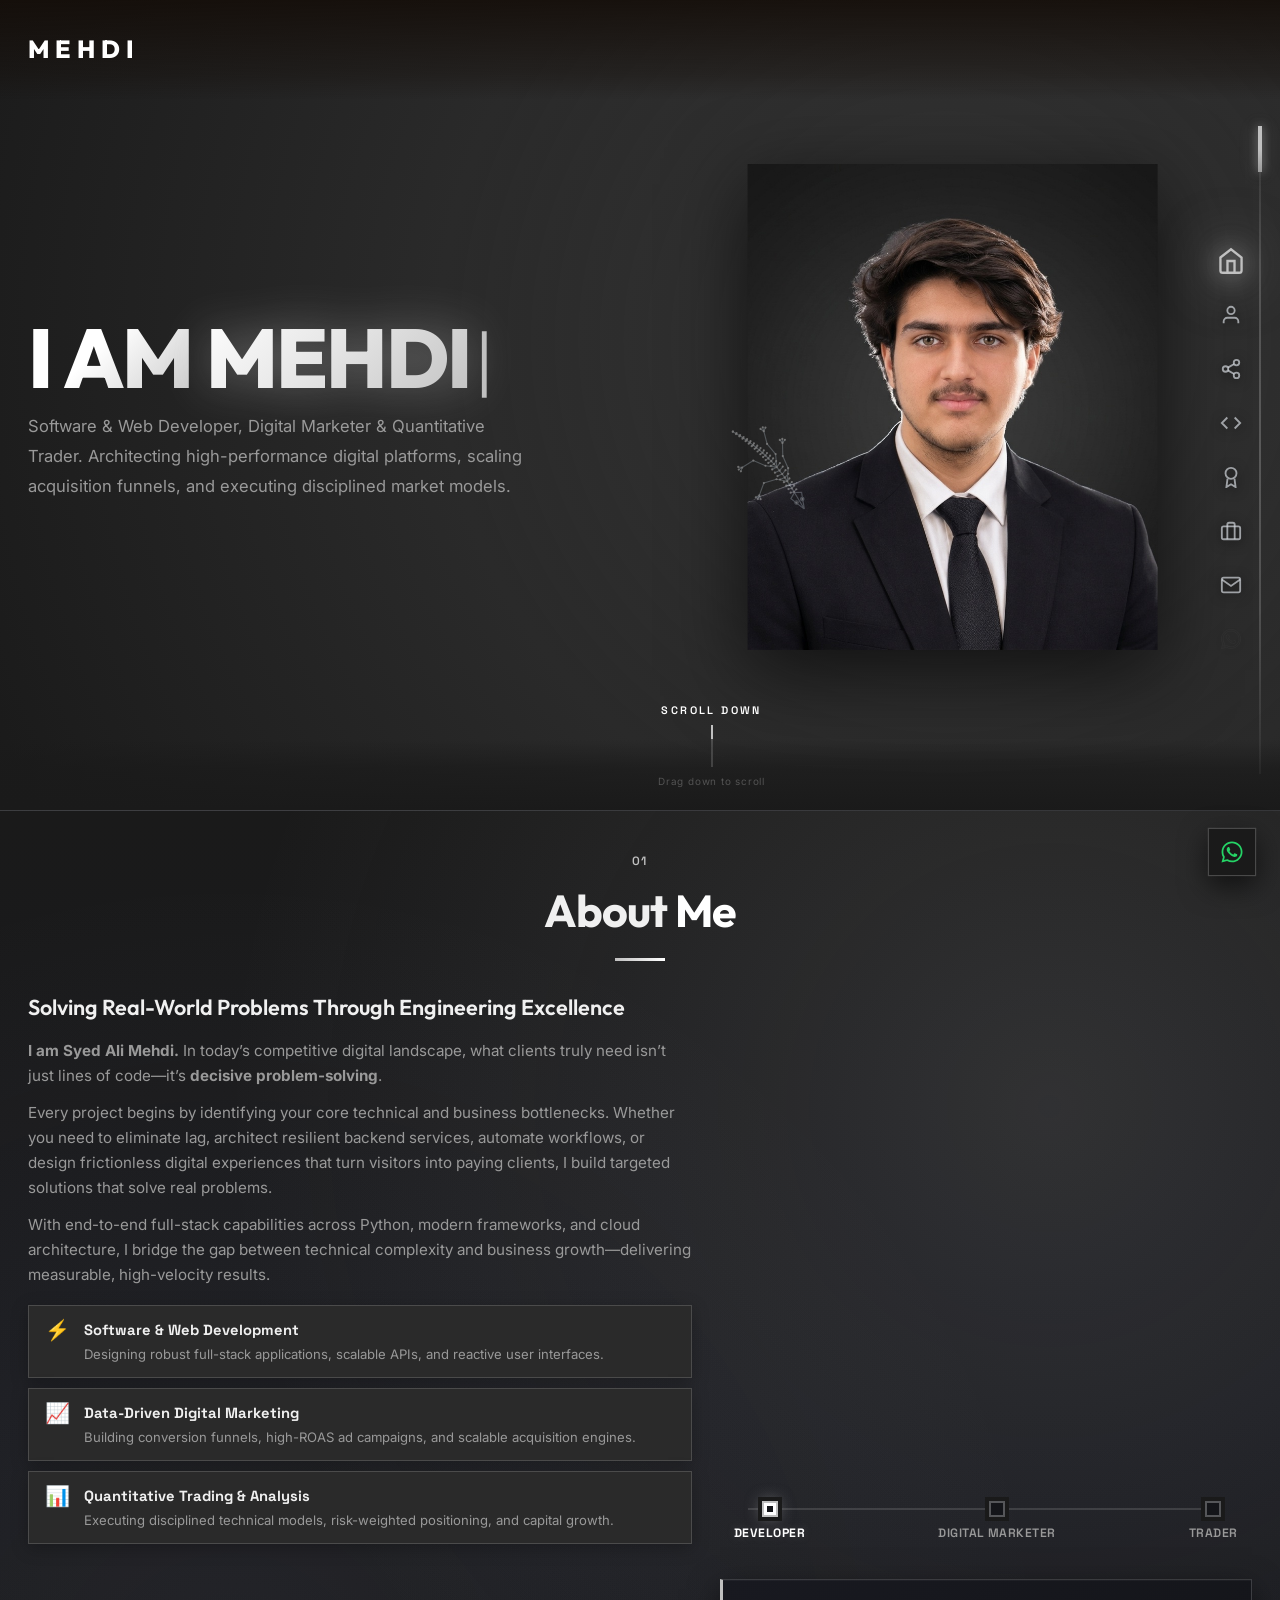
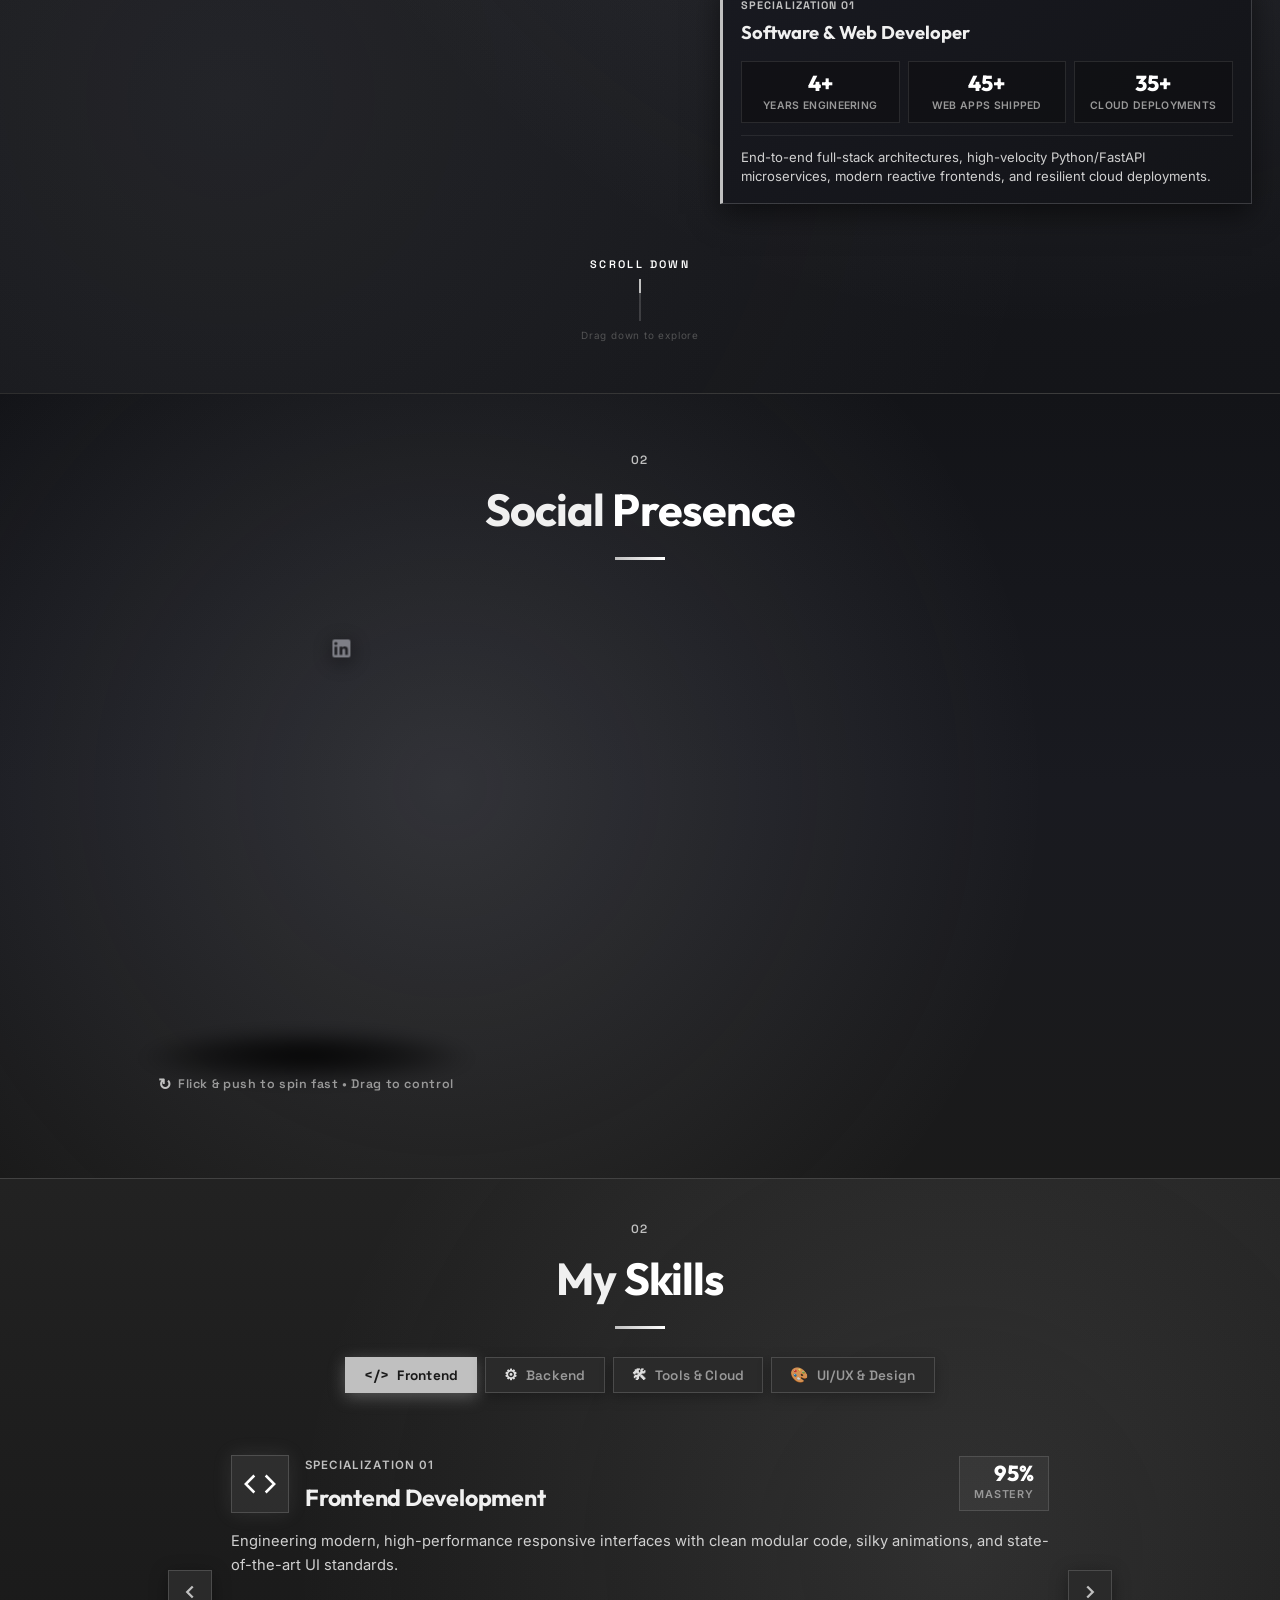
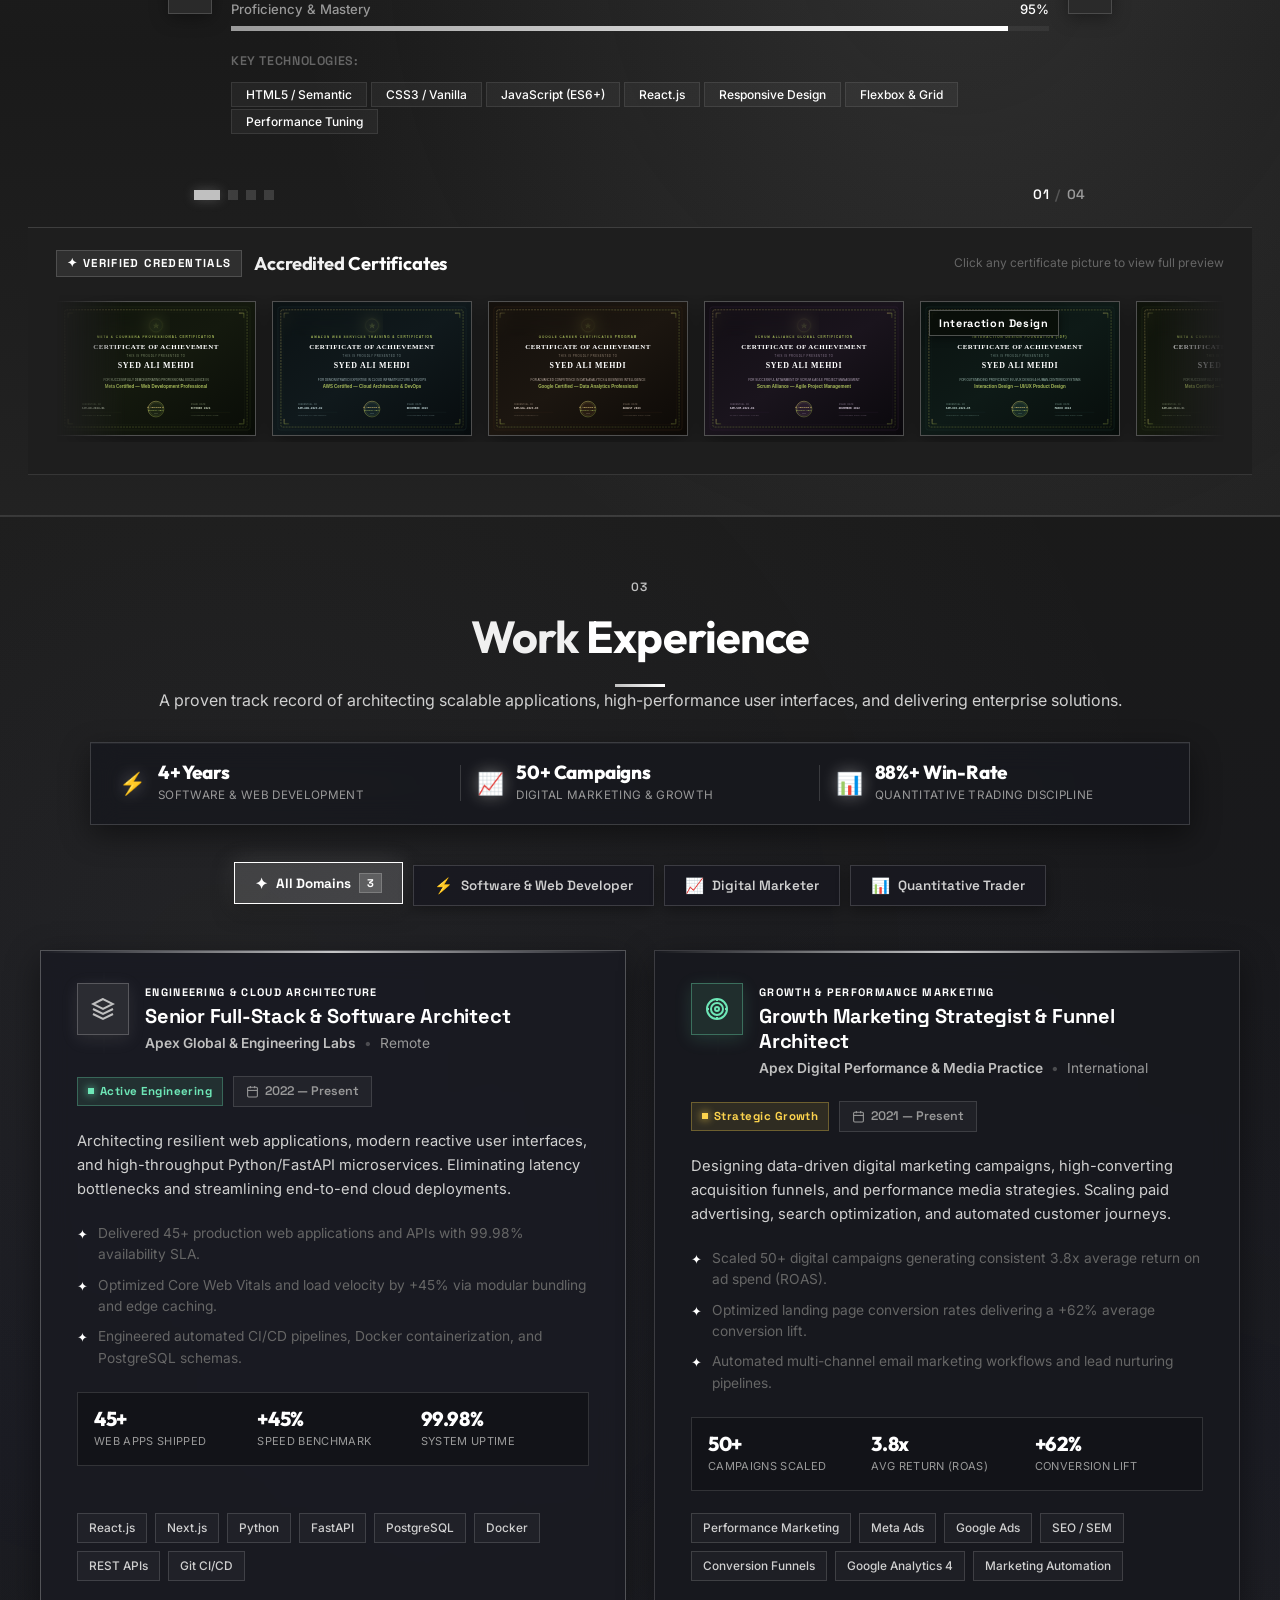
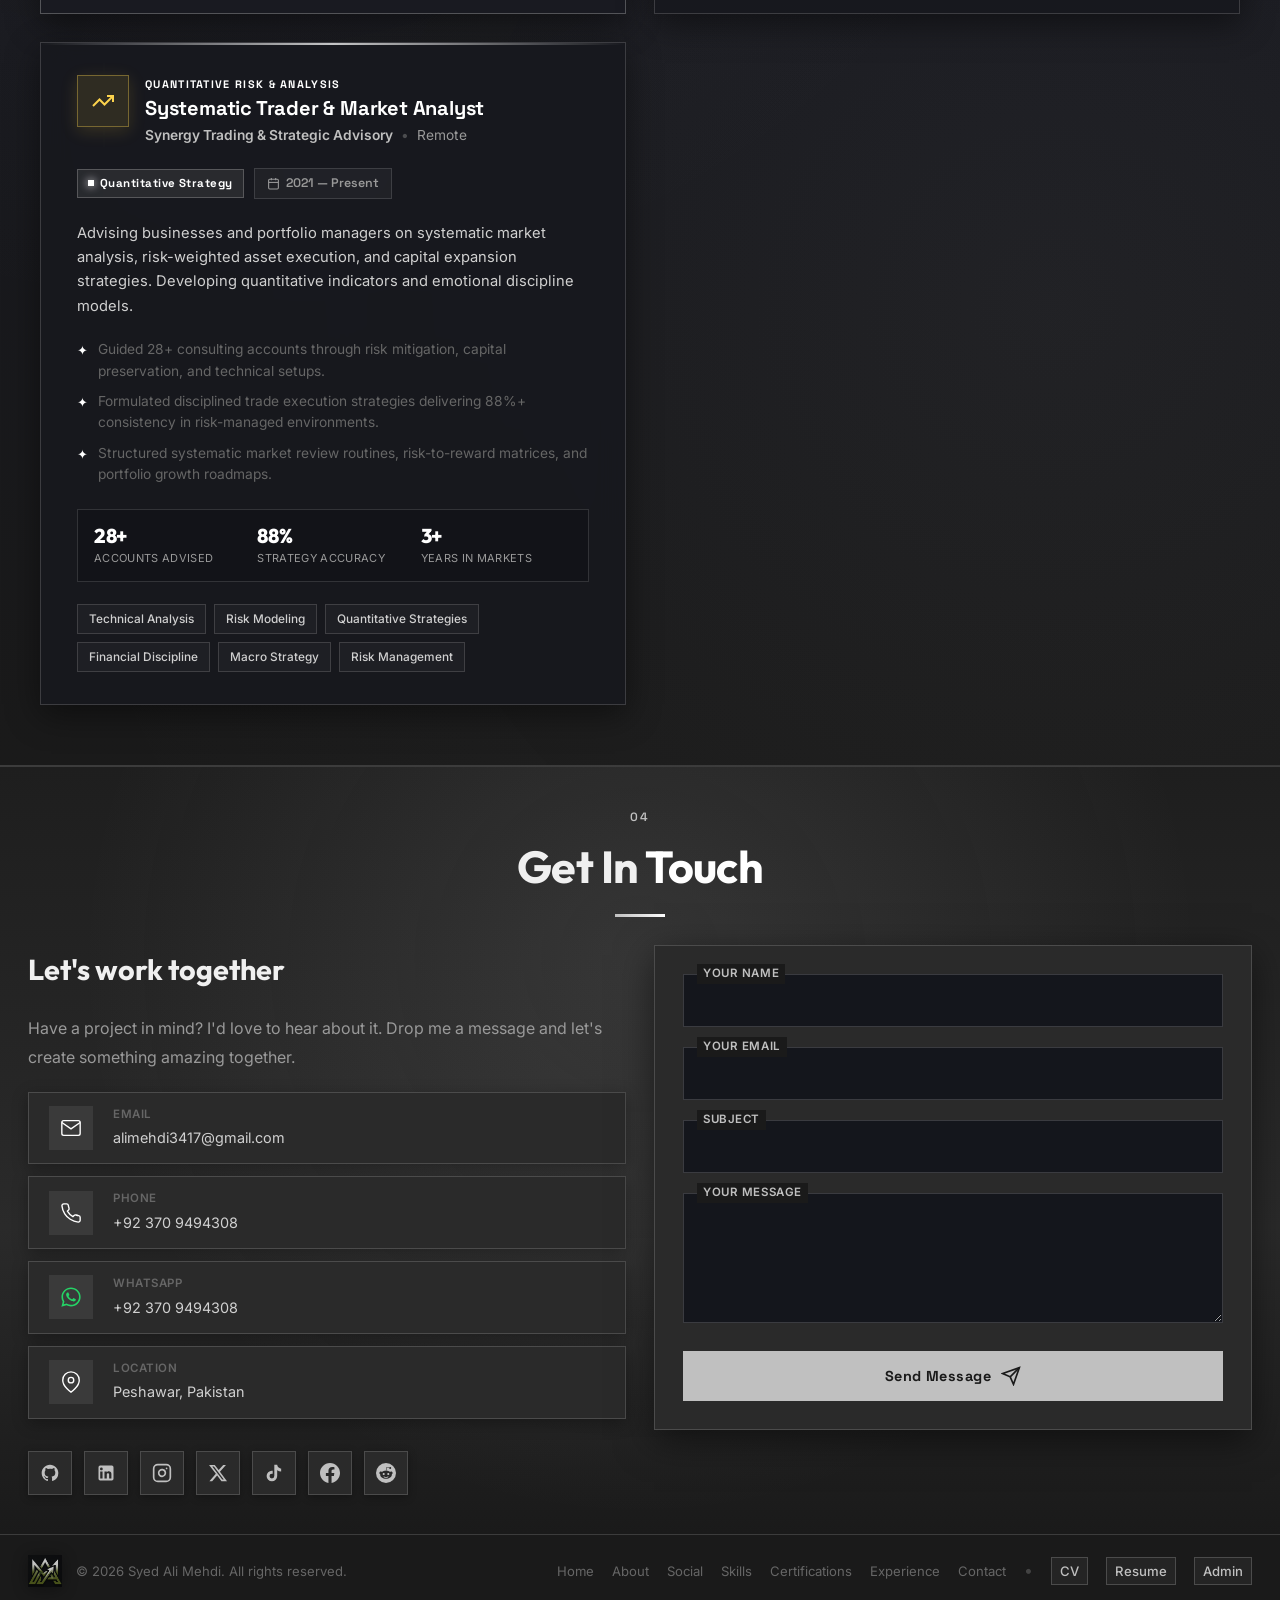
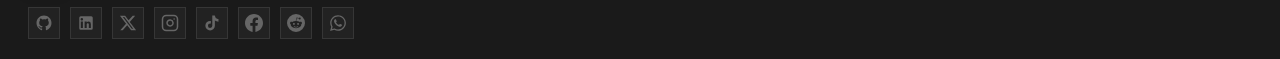
==== commit b71098af: "Restore all mobile UI animations and implement bidirectional scroll appear/disappear on scroll up an" ====
--- a/index.html
+++ b/index.html
@@ -233,7 +233,7 @@
                     </div>
                 </div>
 <!-- Image Column (RIGHT) -->
-                <div class="about__image-col">
+                <div class="about__image-col reveal reveal--right">
                     <div class="about__image-wrapper">
                         <img src="profile.jpg?v=2.0" alt="Mehdi" class="about__image img-flip-horizontal" loading="lazy" decoding="async" width="960" height="960">
                         <div class="about__image-accent" aria-hidden="true"></div>
@@ -311,7 +311,7 @@
 
             <div class="social-hub__layout">
                 <!-- LEFT COLUMN: The Interactive Rotating Circle (Borderless 3D Elevated Dial with Floating Dark Embers) -->
-                <div class="social-circle-container reveal reveal--left" id="social-circle-container">
+                <div class="social-circle-container reveal" id="social-circle-container">
                     <!-- Background Dark Ember Sparks Canvas ("black black chingariyan") for 3D Atmosphere -->
                     <canvas id="social-ember-canvas" class="social-ember-canvas" aria-hidden="true"></canvas>
 
@@ -1210,7 +1210,7 @@
 
     <!-- ========== FOOTER ========== -->
     <footer class="footer">
-        <div class="footer__container">
+        <div class="footer__container reveal">
             <div class="footer__brand-col">
                 <a href="#hero" class="footer__logo" aria-label="Syed Ali Mehdi Logo" title="Back to top">
                     <img src="logo.png" alt="Syed Ali Mehdi Logo" class="footer__logo-img" width="512" height="481" loading="lazy" decoding="async">
--- a/style.css
+++ b/style.css
@@ -3212,11 +3212,11 @@
 }
 
 
-/* ========== SCROLL REVEAL ANIMATIONS ========== */
+/* ========== SCROLL REVEAL ANIMATIONS (BIDIRECTIONAL APPEAR & DISAPPEAR) ========== */
 .reveal {
     opacity: 0;
-    transform: translateY(35px);
-    transition: opacity 0.75s var(--ease-out-expo), transform 0.75s var(--ease-out-expo);
+    transform: translateY(32px);
+    transition: opacity 0.45s cubic-bezier(0.25, 1, 0.5, 1), transform 0.45s cubic-bezier(0.25, 1, 0.5, 1);
     will-change: opacity, transform;
 }
 
@@ -3224,28 +3224,31 @@
 .reveal.is-visible {
     opacity: 1 !important;
     transform: translateY(0) !important;
+    transition: opacity 0.75s var(--ease-out-expo), transform 0.75s var(--ease-out-expo);
 }
 
 .reveal--left {
-    transform: translateX(-40px);
+    transform: translate3d(-35px, 0, 0);
     will-change: opacity, transform;
 }
 
 .reveal--left.active,
 .reveal--left.is-visible {
     opacity: 1 !important;
-    transform: translateX(0) !important;
+    transform: translate3d(0, 0, 0) !important;
+    transition: opacity 0.75s var(--ease-out-expo), transform 0.75s var(--ease-out-expo);
 }
 
 .reveal--right {
-    transform: translateX(40px);
+    transform: translate3d(35px, 0, 0);
     will-change: opacity, transform;
 }
 
 .reveal--right.active,
 .reveal--right.is-visible {
     opacity: 1 !important;
-    transform: translateX(0) !important;
+    transform: translate3d(0, 0, 0) !important;
+    transition: opacity 0.75s var(--ease-out-expo), transform 0.75s var(--ease-out-expo);
 }
 
 .reveal--delay-1 { transition-delay: 0.1s; }
@@ -3253,6 +3256,19 @@
 .reveal--delay-3 { transition-delay: 0.3s; }
 .reveal--delay-4 { transition-delay: 0.4s; }
 .reveal--delay-5 { transition-delay: 0.5s; }
+
+/* Subtler offset on mobile to prevent edge clipping and horizontal wobble */
+@media (max-width: 768px) {
+    .reveal {
+        transform: translateY(22px);
+    }
+    .reveal--left {
+        transform: translate3d(-20px, 0, 0);
+    }
+    .reveal--right {
+        transform: translate3d(20px, 0, 0);
+    }
+}
 
 
 /* ========== RESPONSIVE ========== */
